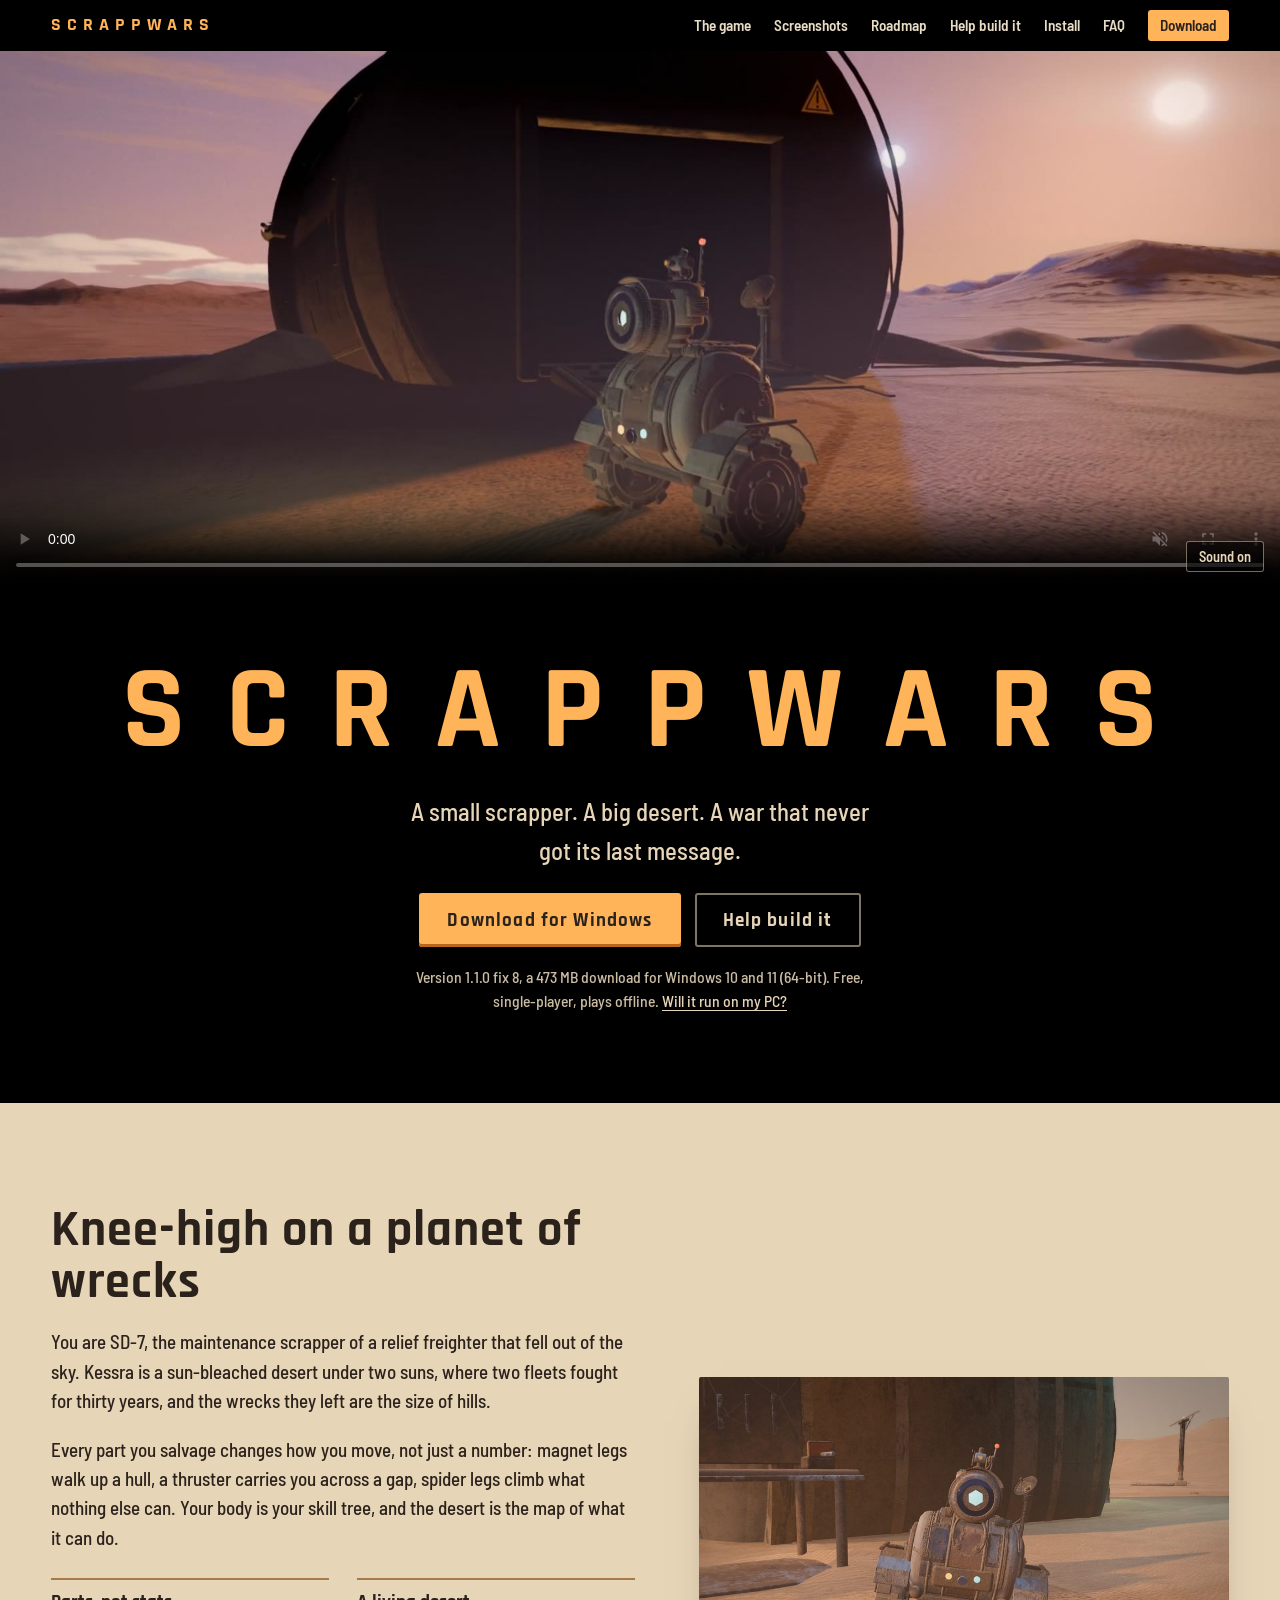
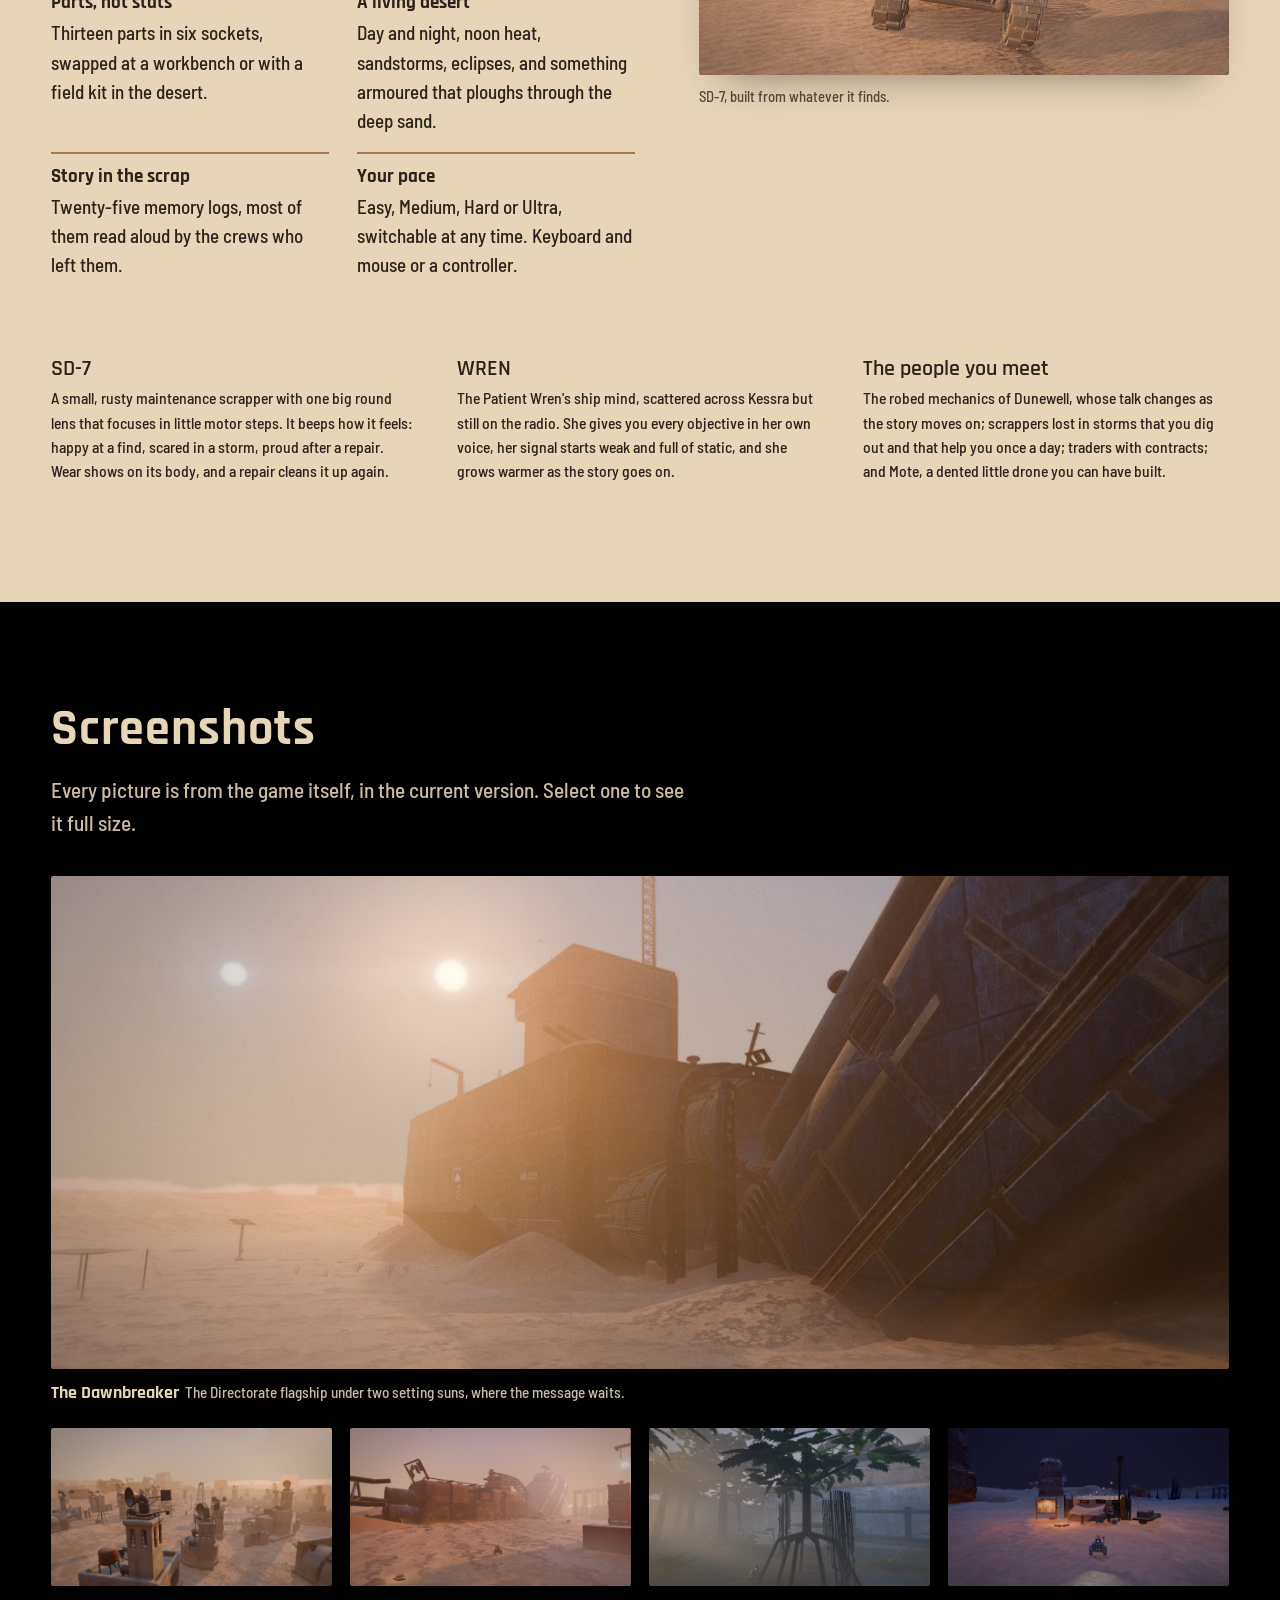
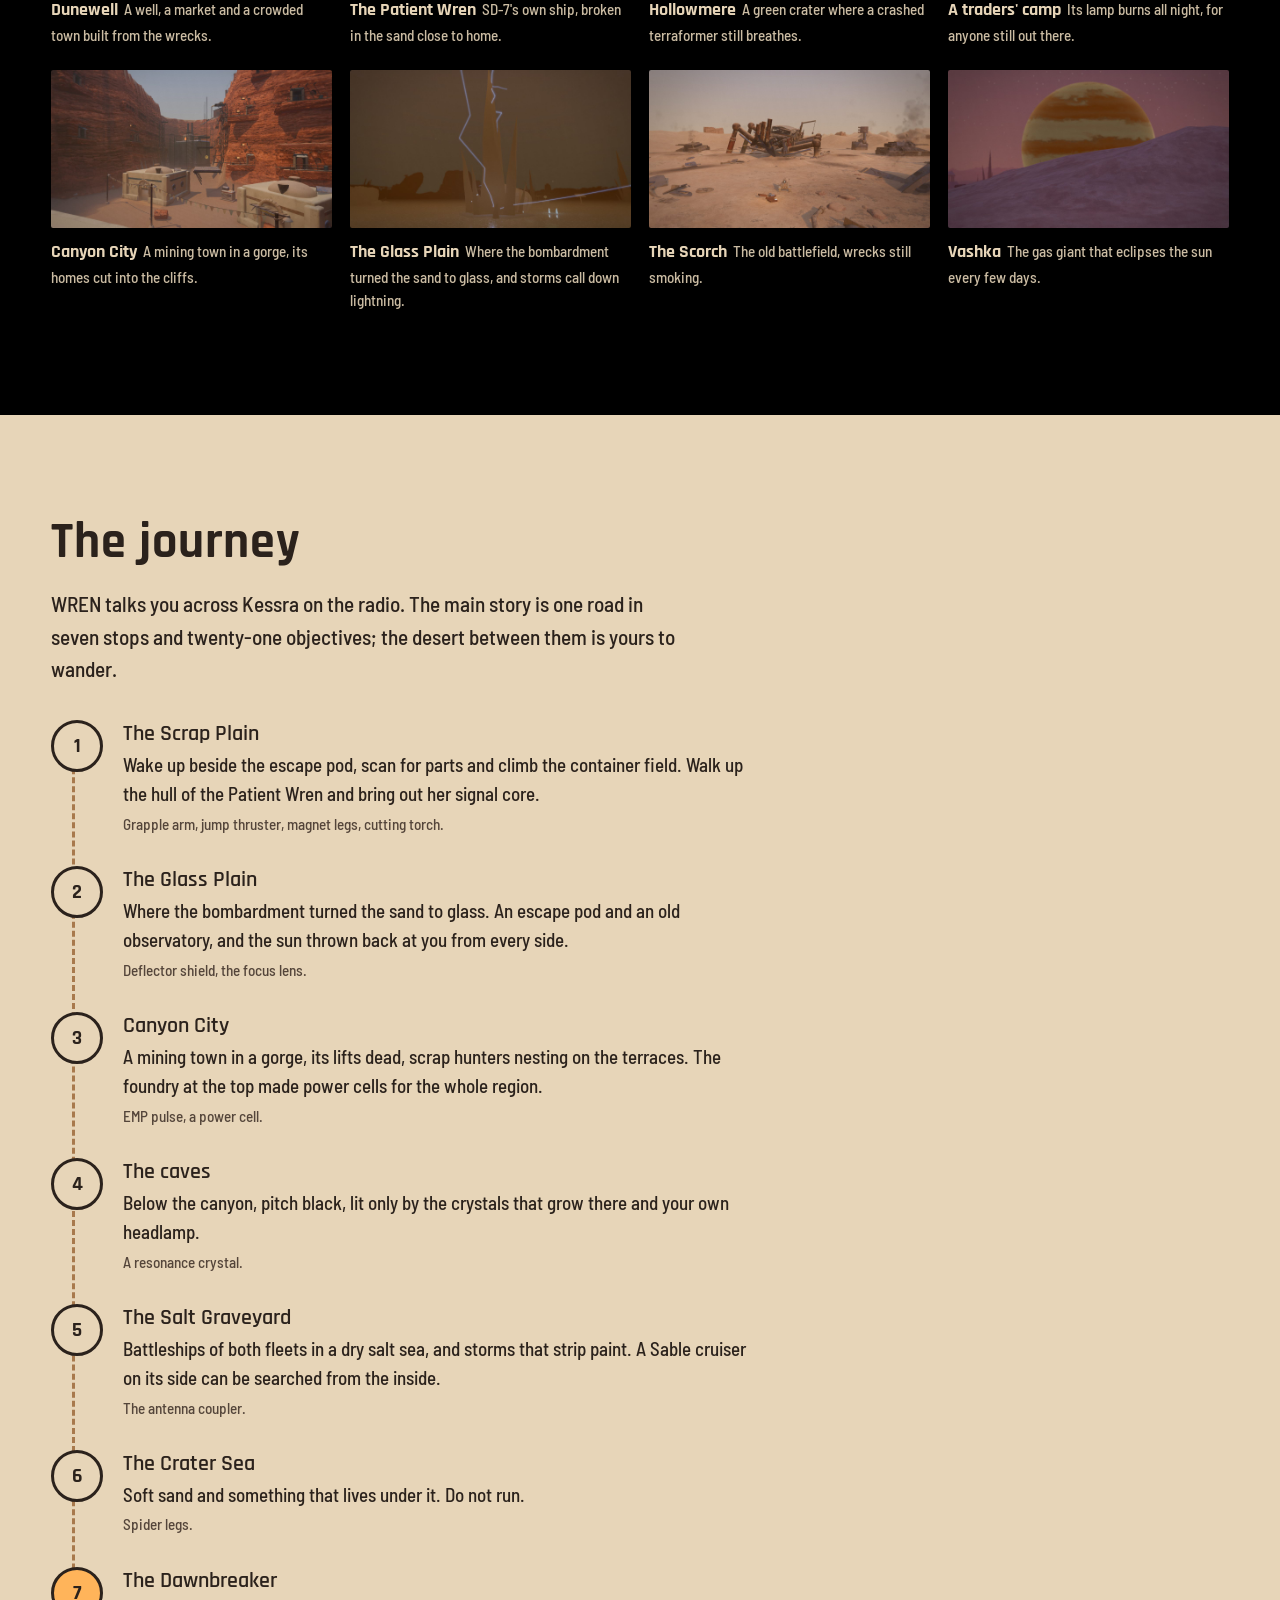
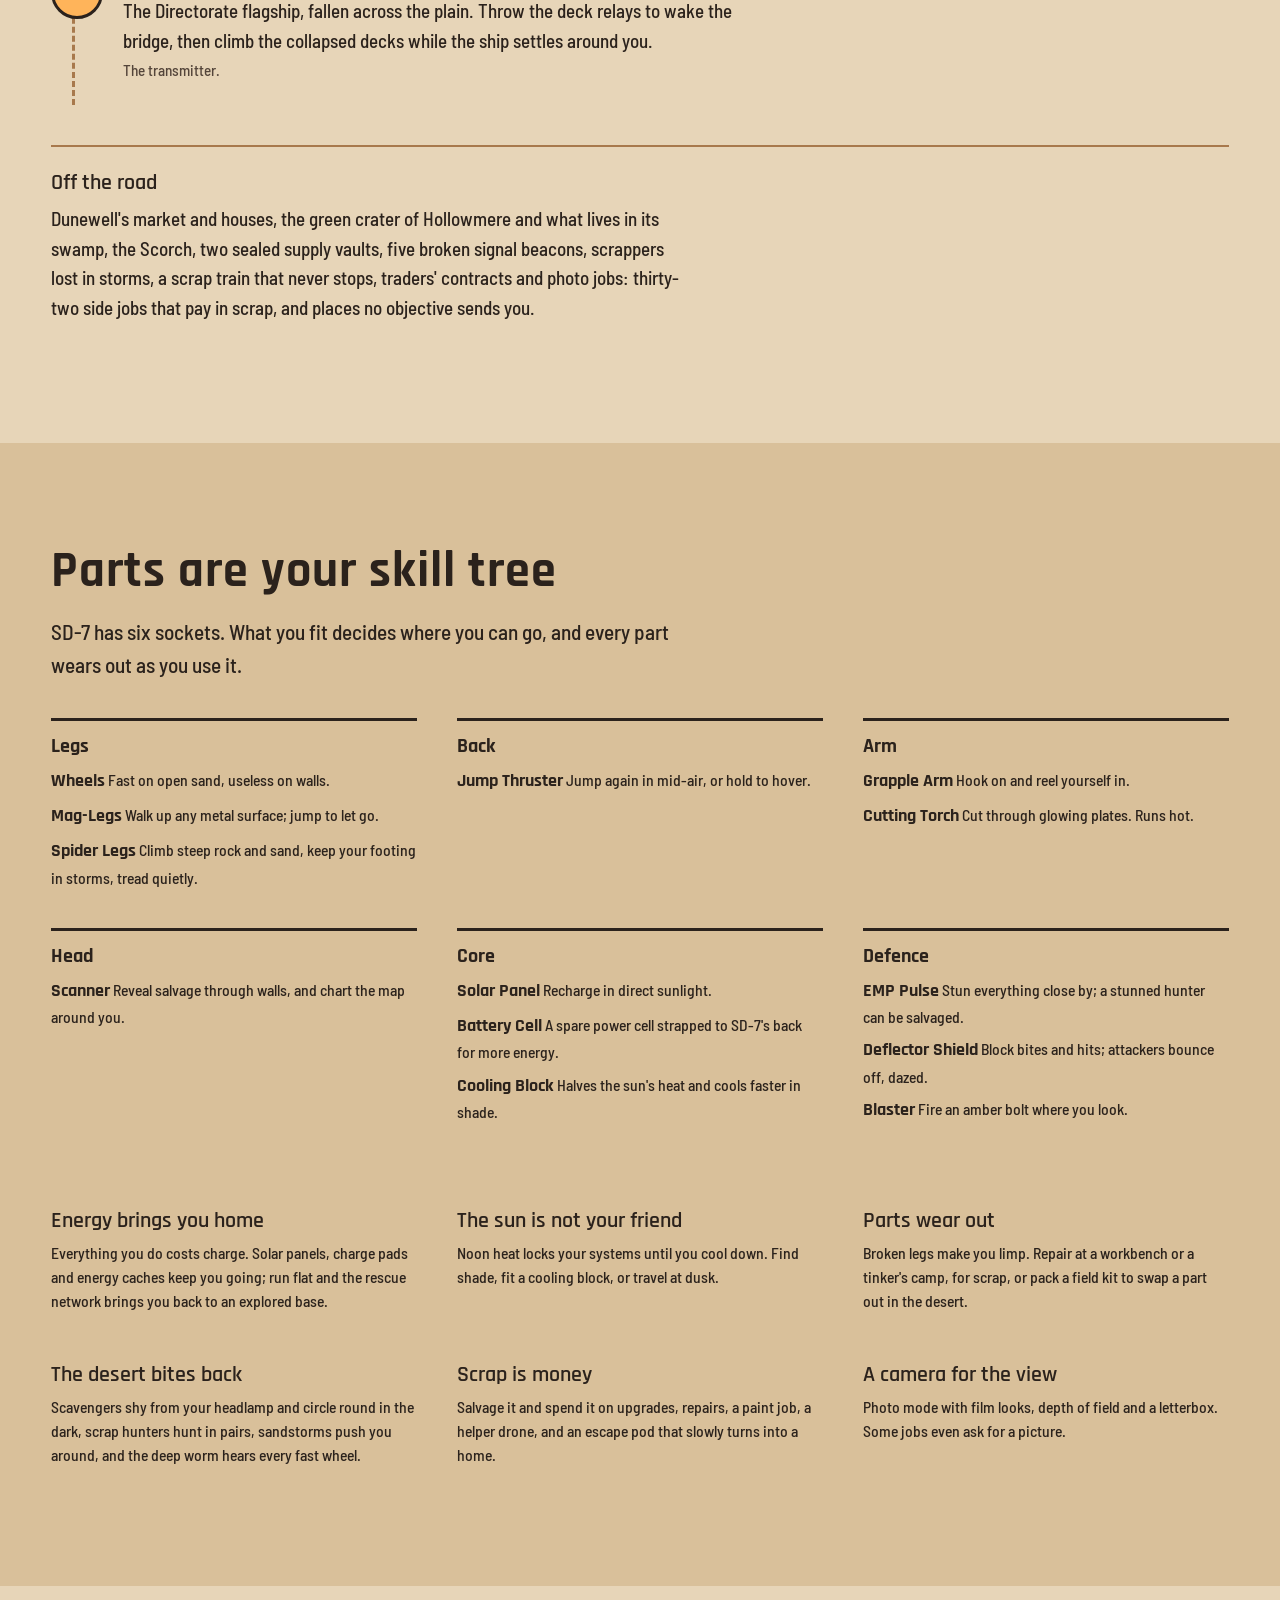
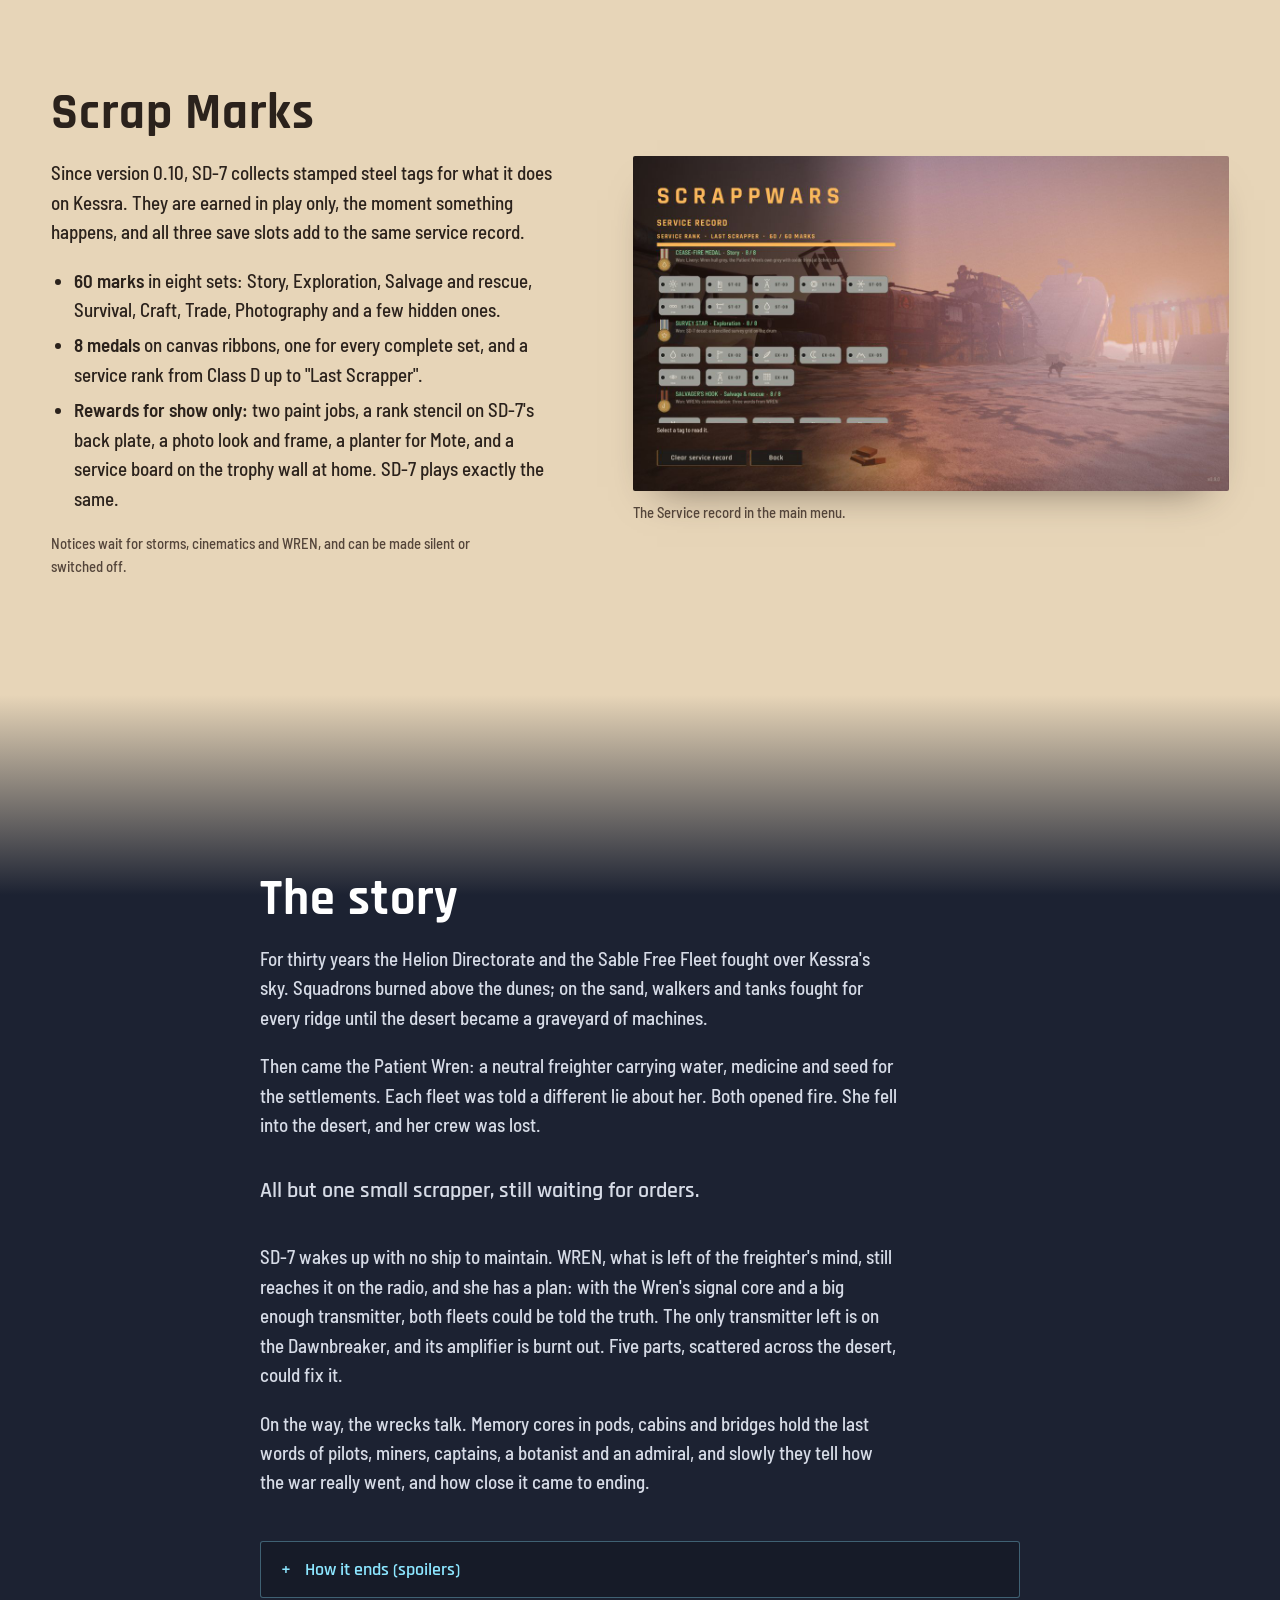
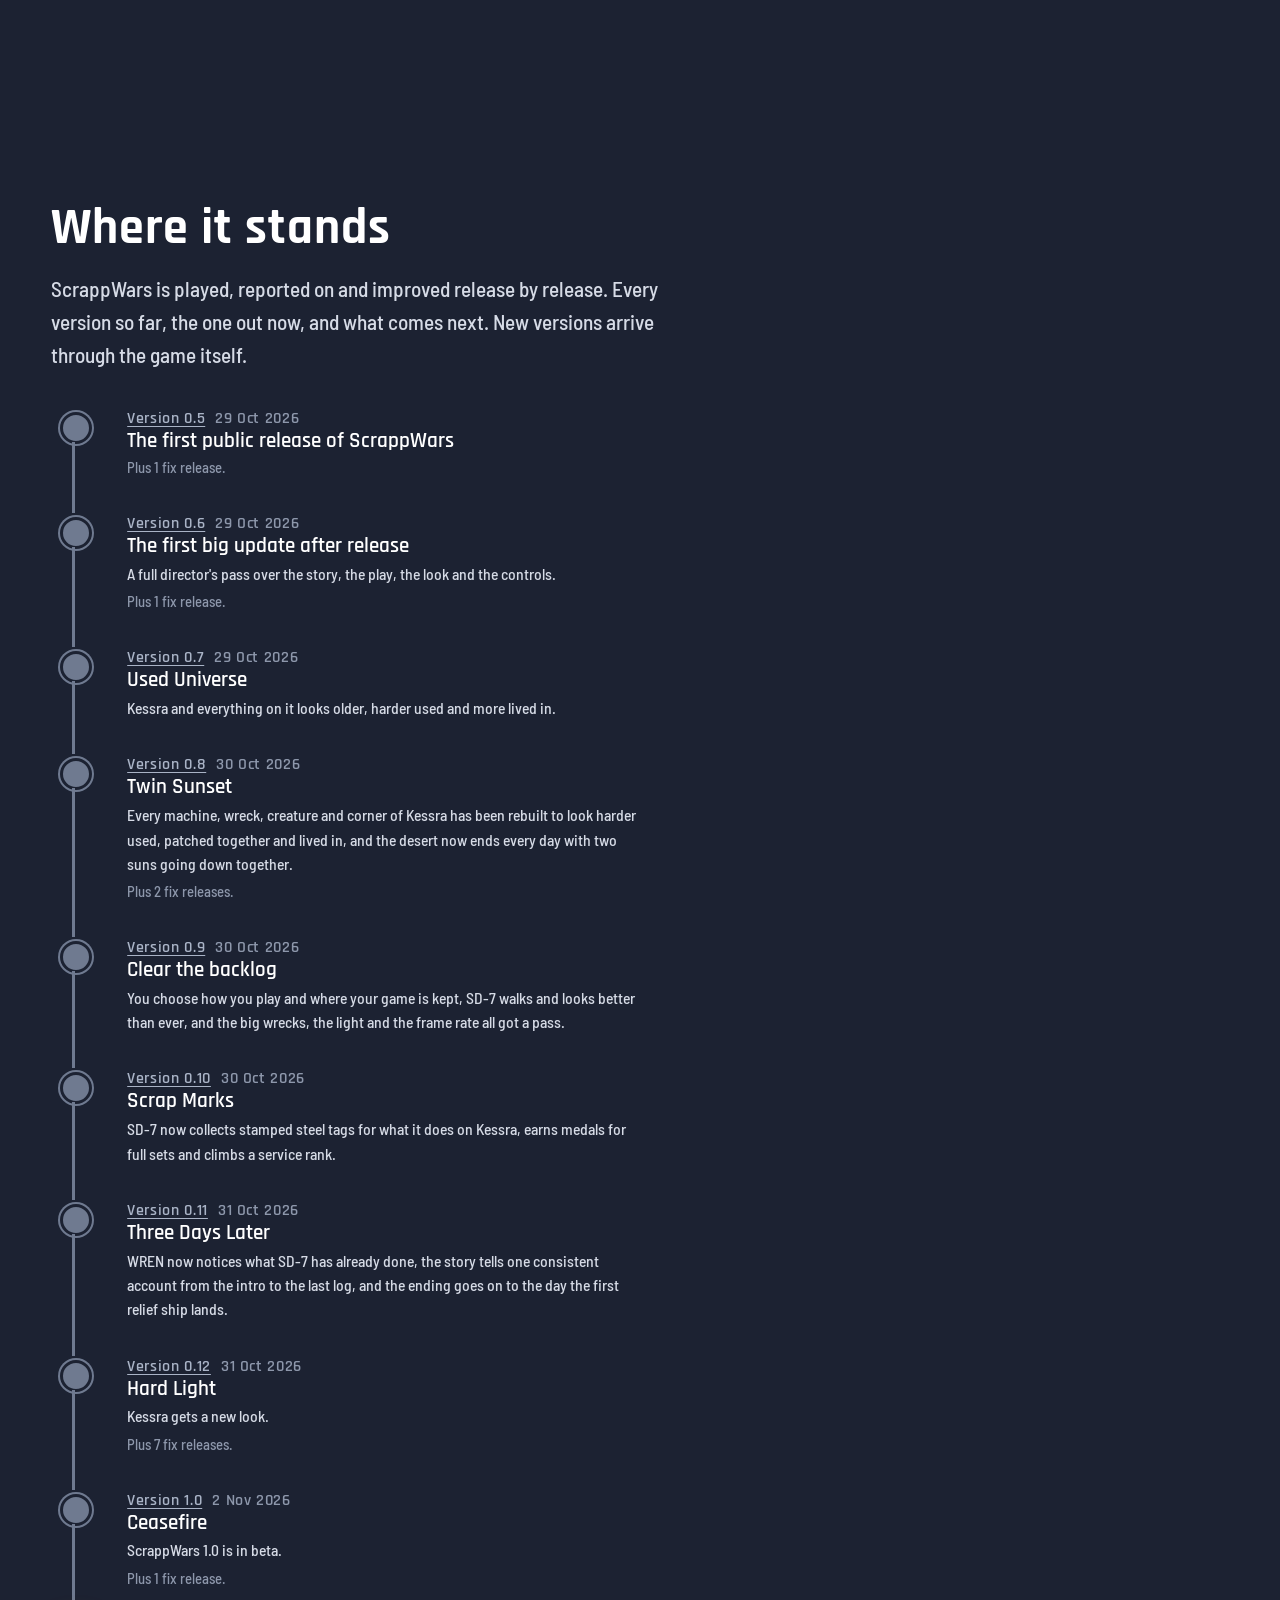
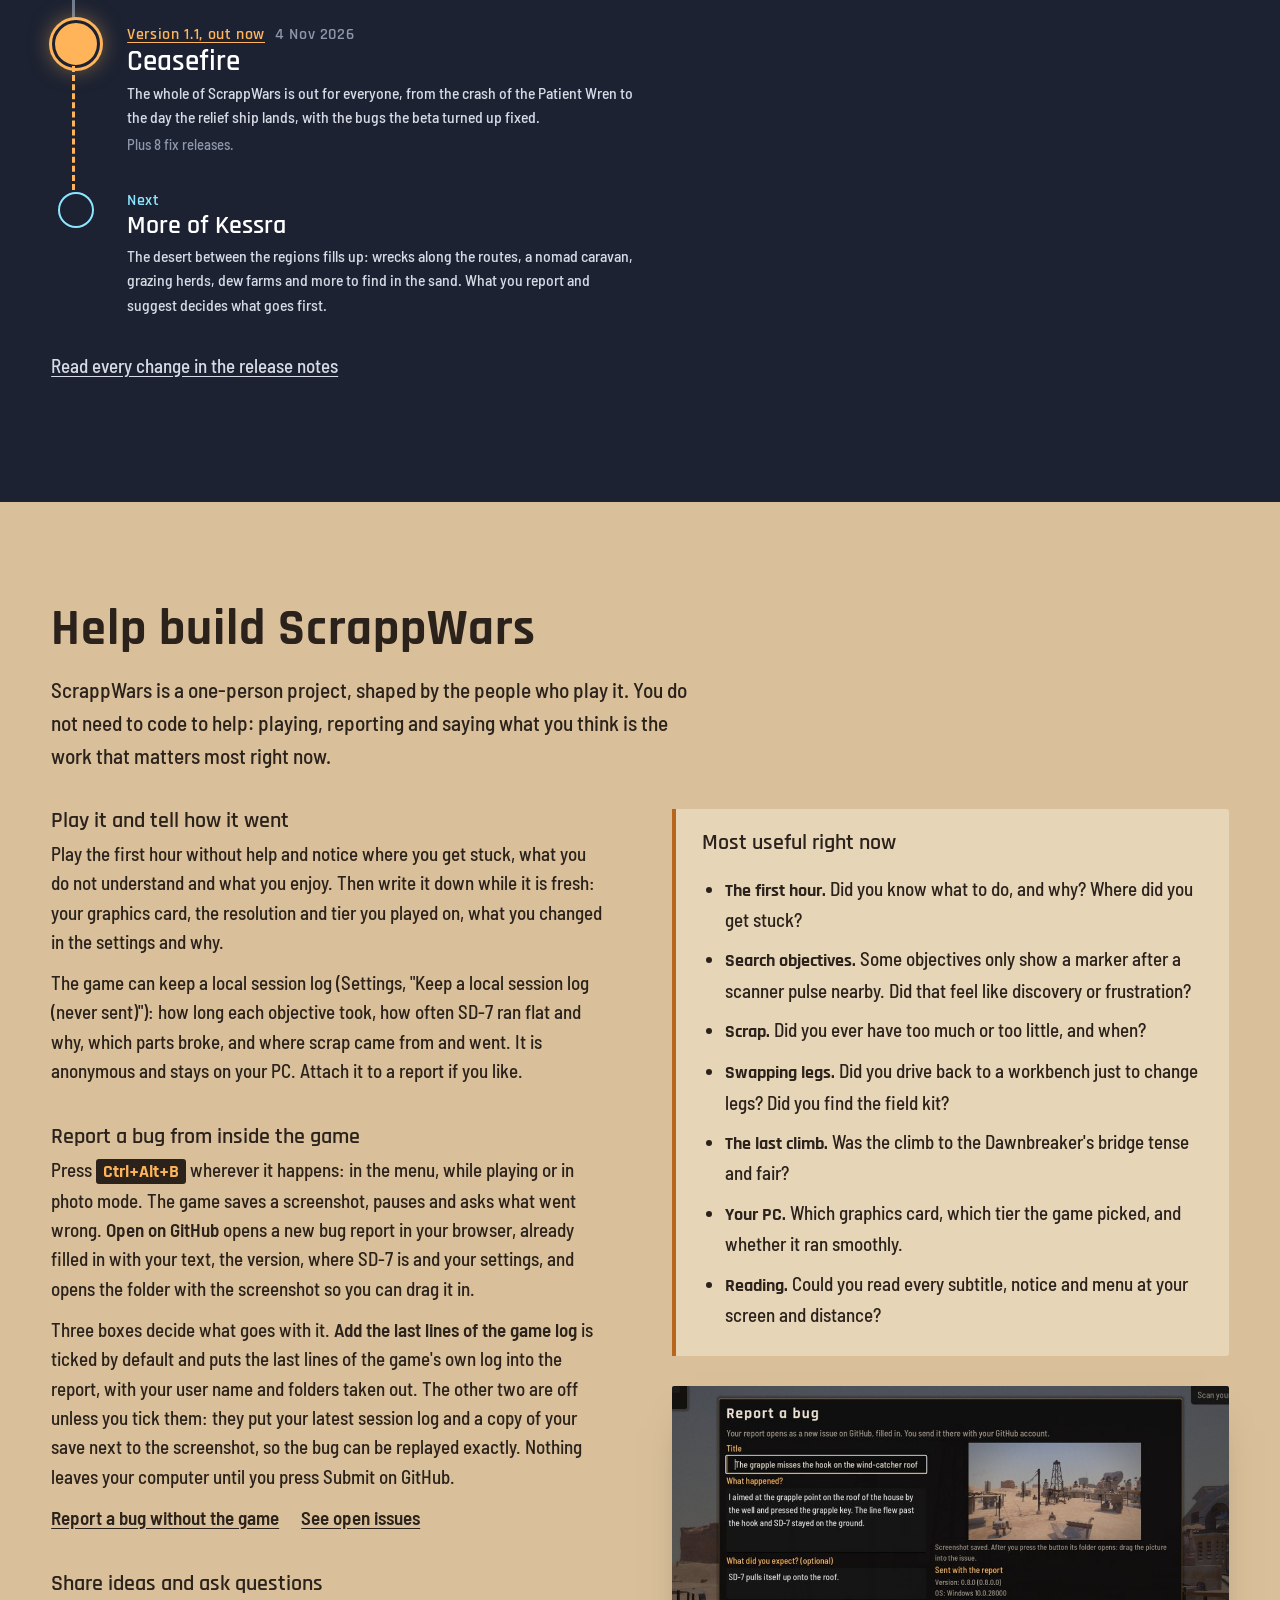
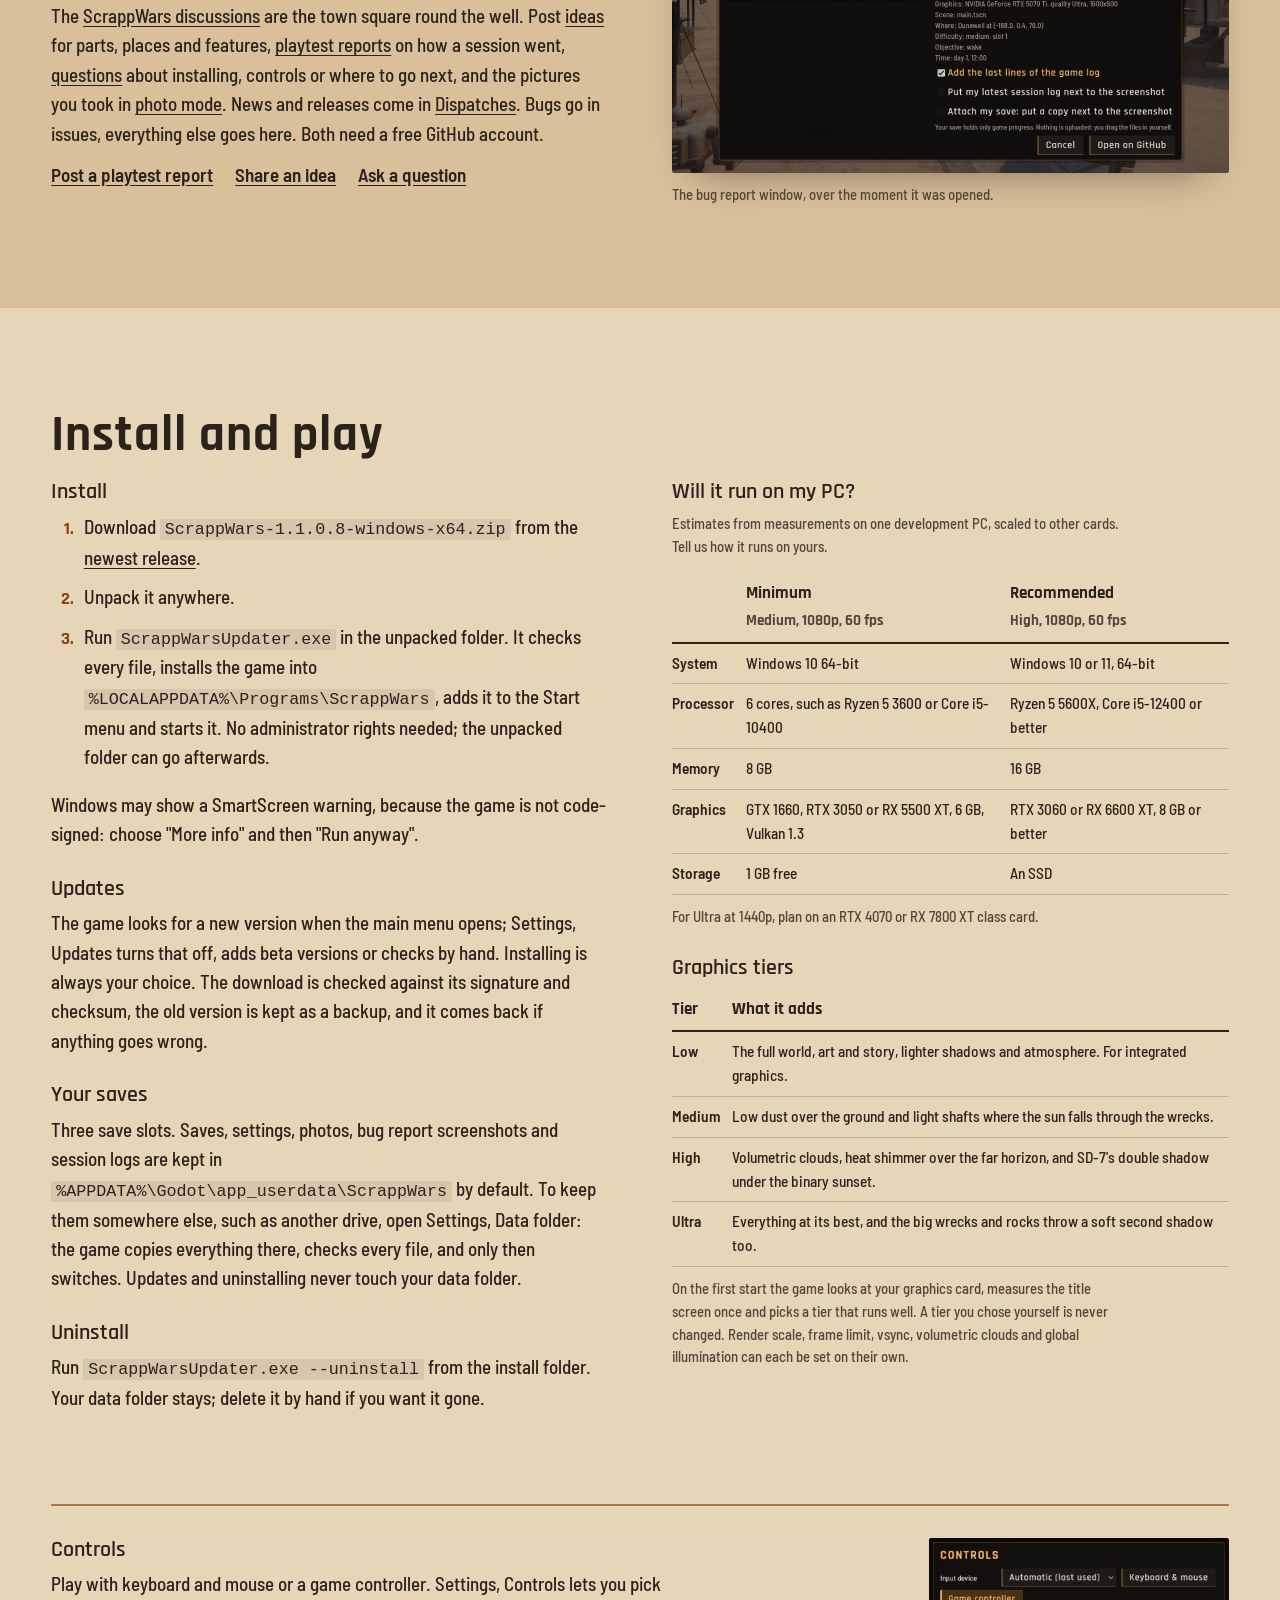
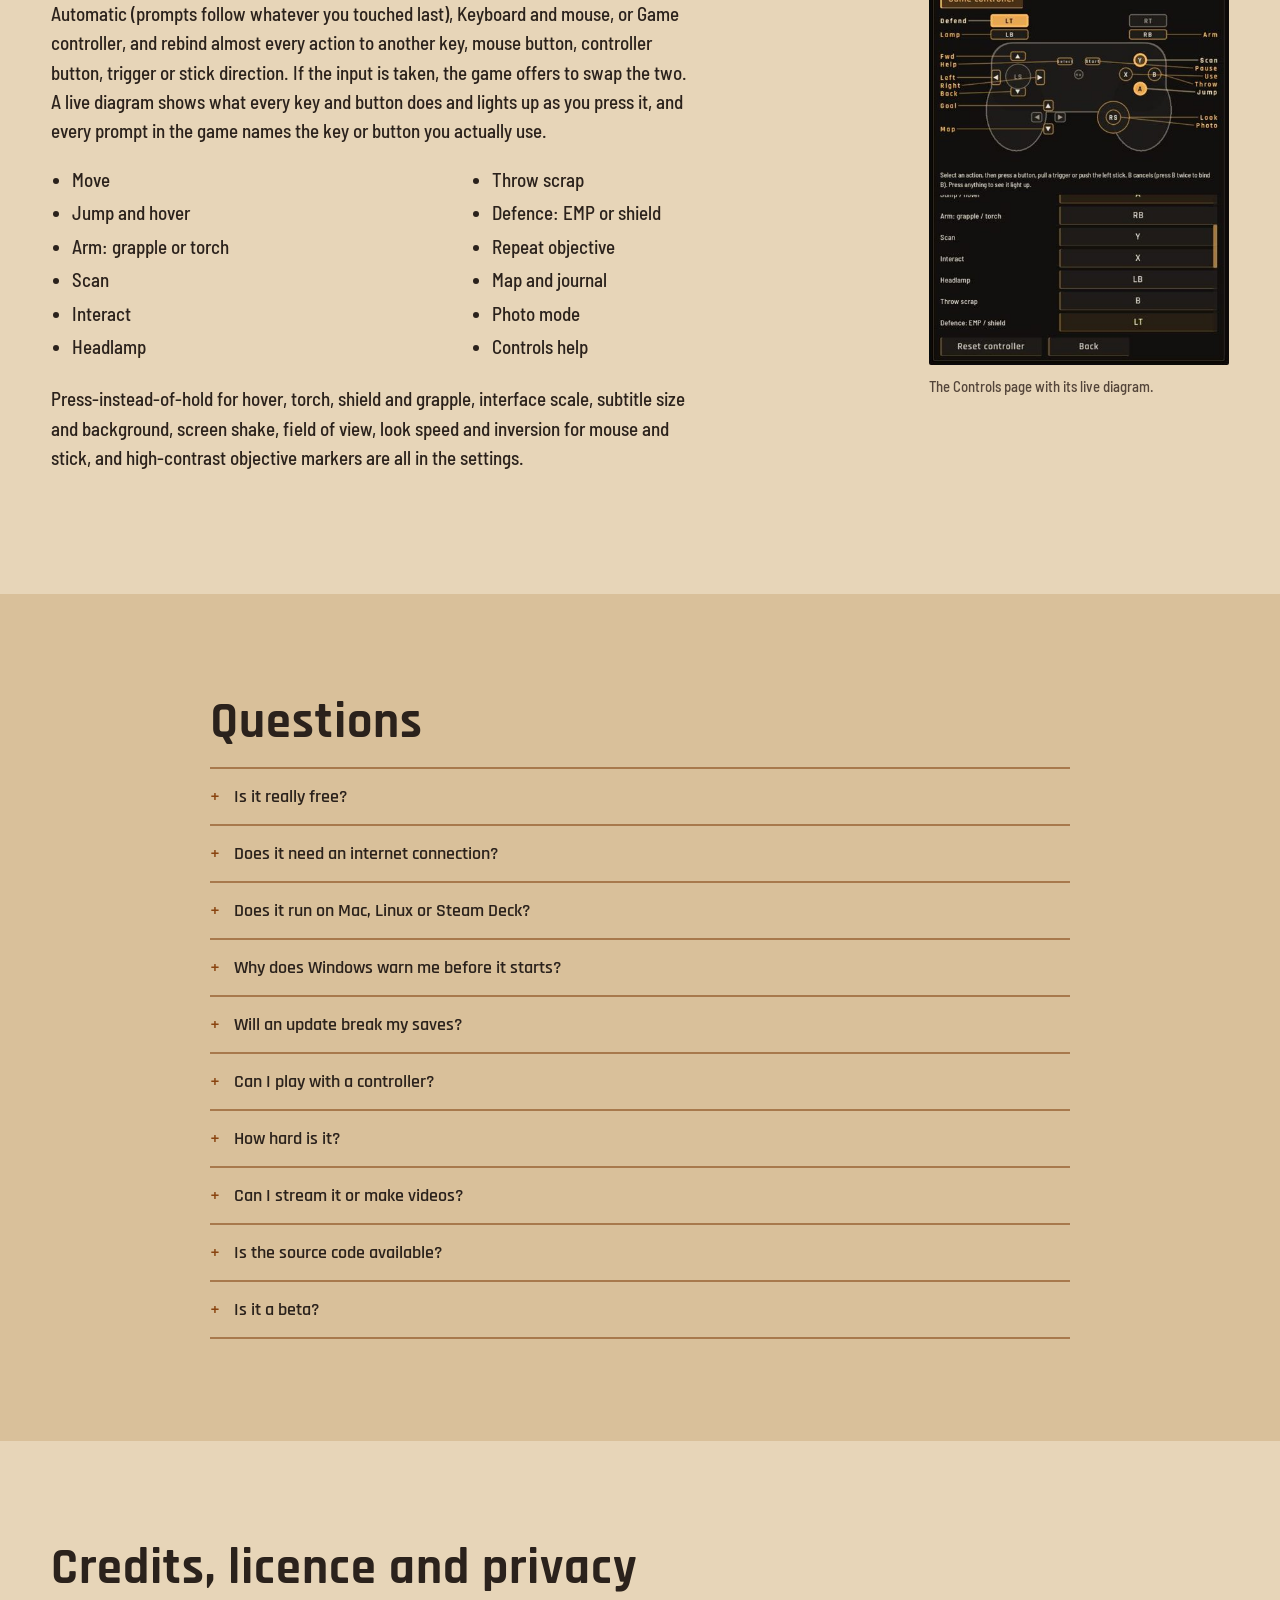
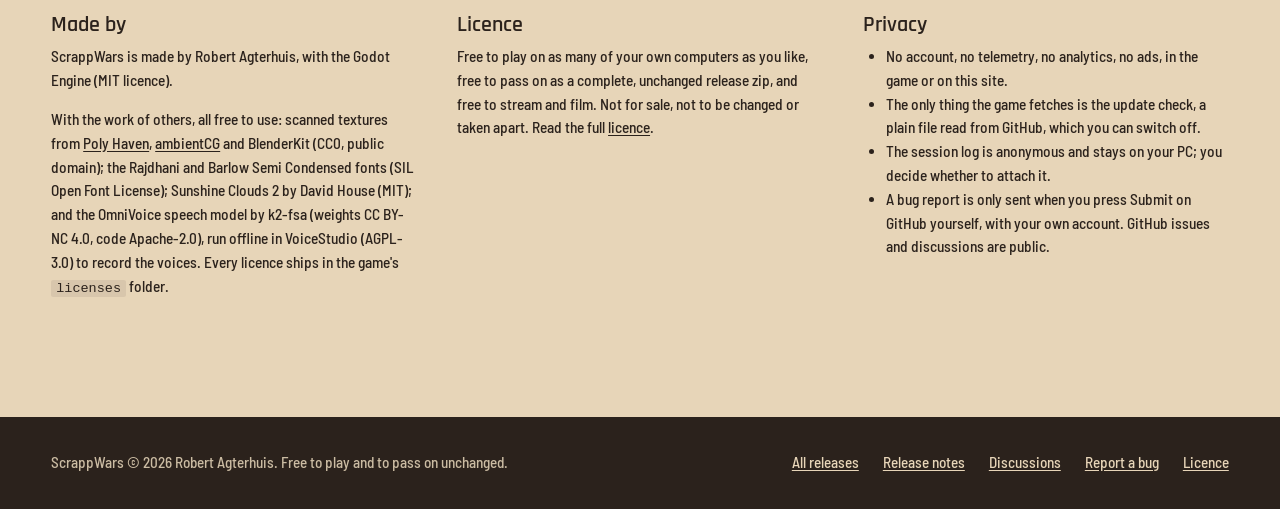
==== docs/index.html @ 02315abd "ScrappWars 1.1.0.8: release notes and website" ====
<!doctype html>
<html lang="en">
<head>
<meta charset="utf-8">
<meta name="viewport" content="width=device-width, initial-scale=1">
<title>ScrappWars</title>
<meta name="description" content="A small scrapper in a desert of giant wrecks. A free single-player game for Windows: download it, play it, and help build it.">
<meta property="og:title" content="ScrappWars">
<meta property="og:description" content="A small scrapper. A big desert. A war that never got its last message. Free for Windows.">
<meta property="og:image" content="https://robertagterhuis.github.io/Game-ScrappWars/media/poster.jpg">
<meta property="og:type" content="website">
<meta name="theme-color" content="#000000">
<link rel="icon" href="media/favicon-32.png" type="image/png" sizes="32x32">
<link rel="icon" href="media/favicon-16.png" type="image/png" sizes="16x16">
<link rel="icon" href="media/icon-512.png" type="image/png" sizes="512x512">
<link rel="apple-touch-icon" href="media/apple-touch-icon.png" sizes="180x180">
<link rel="preload" href="fonts/Rajdhani-Bold.ttf" as="font" type="font/ttf" crossorigin>
<style>
@font-face { font-family: "Rajdhani"; src: url("fonts/Rajdhani-Bold.ttf") format("truetype"); font-weight: 700; font-display: swap; }
@font-face { font-family: "Rajdhani"; src: url("fonts/Rajdhani-SemiBold.ttf") format("truetype"); font-weight: 600; font-display: swap; }
@font-face { font-family: "Barlow Semi Condensed"; src: url("fonts/BarlowSemiCondensed-Medium.ttf") format("truetype"); font-weight: 500; font-display: swap; }
@font-face { font-family: "Barlow Semi Condensed"; src: url("fonts/BarlowSemiCondensed-SemiBold.ttf") format("truetype"); font-weight: 600; font-display: swap; }

/* Kessra's palette: bleached sand, scorched ink, a signal lamp's amber, a night sky and WREN's phosphor. */
:root {
	--sand: #e7d5b8;
	--sand-deep: #d9c09a;
	--dune: #a8794c;
	--ink: #2b221c;
	--ink-soft: #54453a;
	--amber: #ffb45a;
	--amber-deep: #b8651d;
	--rust: #8a4410;
	--night: #1c2232;
	--night-text: #d6dbe6;
	--signal: #8ce6ff;
	--film: #000;
	--film-text: #cbbca3;
	--display: "Rajdhani", "Arial Narrow", sans-serif;
	--body: "Barlow Semi Condensed", "Arial Narrow", sans-serif;
	--gutter: clamp(16px, 4vw, 56px);
}

* { box-sizing: border-box; }
html { scroll-behavior: smooth; scroll-padding-top: 64px; }
@media (prefers-reduced-motion: reduce) { html { scroll-behavior: auto; } }
body {
	margin: 0;
	background: var(--sand);
	color: var(--ink);
	font-family: var(--body);
	font-weight: 500;
	font-size: clamp(17px, 1.05rem + 0.2vw, 19px);
	line-height: 1.55;
	overflow-x: hidden;
}
img, video { display: block; max-width: 100%; height: auto; }
a { color: inherit; text-underline-offset: 0.16em; }
:focus-visible { outline: 3px solid var(--amber); outline-offset: 3px; }
.sand :focus-visible, .play :focus-visible { outline-color: var(--rust); }
h1, h2, h3 { font-family: var(--display); font-weight: 700; line-height: 1.05; margin: 0; }
h2 { font-size: clamp(2rem, 1.4rem + 2.2vw, 3.1rem); letter-spacing: 0.02em; margin-bottom: 18px; }
h3 { font-size: 1.4rem; font-weight: 600; }
p { margin: 0 0 1em; max-width: 64ch; }
ul, ol { padding-left: 1.2em; }
code { font-family: Consolas, "Courier New", monospace; font-size: 0.88em; background: rgba(43, 34, 28, 0.08); padding: 1px 5px; border-radius: 2px; overflow-wrap: anywhere; }
kbd { font-family: var(--display); font-weight: 700; font-size: 0.95em; background: var(--ink); color: var(--amber); padding: 1px 7px; border-radius: 3px; white-space: nowrap; }
.lead { font-size: 1.12em; max-width: 58ch; margin-bottom: 36px; }

.skip { position: absolute; left: -999px; top: 0; background: var(--amber); color: var(--ink); padding: 8px 12px; z-index: 10; }
.skip:focus { left: 8px; top: 8px; }

/* Top bar: the film's letterbox, with the way round the page in it. */
.bar {
	position: sticky; top: 0; z-index: 5;
	display: flex; align-items: center; justify-content: space-between; gap: 16px;
	background: var(--film); color: var(--sand);
	padding: 10px var(--gutter);
}
.wordmark { font-family: var(--display); font-weight: 700; font-size: 1.15rem; letter-spacing: 0.32em; text-decoration: none; color: var(--amber); }
.bar nav { display: flex; gap: clamp(10px, 1.8vw, 24px); flex-wrap: wrap; justify-content: flex-end; align-items: center; }
.bar nav a { text-decoration: none; font-weight: 600; font-size: 0.95rem; color: #e9dcc6; }
.bar nav a:hover { color: var(--amber); }
.bar .go { background: var(--amber); color: var(--ink); padding: 4px 12px 3px; border-radius: 3px; }
.bar .go:hover { background: #ffc477; color: var(--ink); }
@media (max-width: 900px) { .bar nav a:not(.go) { display: none; } }

.button {
	display: inline-block; text-decoration: none;
	font-family: var(--display); font-weight: 700; font-size: 1.2rem; letter-spacing: 0.06em;
	background: var(--amber); color: var(--ink);
	padding: 13px 28px 11px; border-radius: 3px;
	box-shadow: inset 0 -3px 0 var(--amber-deep);
}
.button:hover { background: #ffc477; }
.button.quiet { background: transparent; color: var(--sand); box-shadow: inset 0 0 0 2px rgba(231, 213, 184, 0.55); }
.button.quiet:hover { box-shadow: inset 0 0 0 2px var(--amber); color: var(--amber); }

/* Hero: the trailer in an anamorphic frame, the title under it like a title card. */
.hero { background: var(--film); color: var(--sand); padding-bottom: clamp(44px, 7vw, 96px); }
.frame { position: relative; width: 100%; aspect-ratio: 2.39 / 1; overflow: hidden; background: #000; }
.frame video { width: 100%; height: 100%; object-fit: cover; }
@media (max-width: 720px) { .frame { aspect-ratio: 16 / 9; } }
.sound {
	position: absolute; right: 16px; bottom: 14px;
	font: 600 0.9rem var(--body); color: var(--sand);
	background: rgba(0, 0, 0, 0.6); border: 1px solid rgba(231, 213, 184, 0.5); border-radius: 3px;
	padding: 6px 12px; cursor: pointer;
}
.sound:hover { border-color: var(--amber); color: var(--amber); }
.title { padding: clamp(28px, 5vw, 64px) var(--gutter) 0; display: grid; gap: 18px; justify-items: center; text-align: center; }
.title h1 {
	font-size: clamp(2.8rem, 1rem + 8vw, 7.5rem);
	letter-spacing: 0.34em; margin-right: -0.34em;
	color: var(--amber);
}
@media (max-width: 560px) { .title h1 { font-size: 2.4rem; letter-spacing: 0.16em; margin-right: -0.16em; } }
.tagline { font-size: clamp(1.15rem, 0.9rem + 0.8vw, 1.55rem); max-width: 40ch; margin: 0; color: var(--sand); }
.actions { display: flex; flex-wrap: wrap; gap: 14px; justify-content: center; margin-top: 6px; }
.meta { font-size: 0.98rem; color: var(--film-text); margin: 0; max-width: 60ch; }
.meta a { color: var(--sand); }

section { padding: clamp(60px, 8vw, 120px) var(--gutter); }
.wrap { max-width: 1180px; margin: 0 auto; }
.band { background: var(--sand-deep); }

/* Kessra: what the game is. */
.about .split { display: grid; grid-template-columns: minmax(0, 1.1fr) minmax(0, 1fr); gap: clamp(28px, 5vw, 72px); align-items: center; }
.about figure { margin: 0; }
.about img { width: 100%; aspect-ratio: 16 / 9; object-fit: cover; border-radius: 2px; box-shadow: 0 20px 40px -24px rgba(43, 34, 28, 0.6); }
figcaption { font-size: 0.92rem; color: var(--ink-soft); margin-top: 10px; }
.facts { list-style: none; padding: 0; margin: 26px 0 0; display: grid; grid-template-columns: repeat(2, minmax(0, 1fr)); gap: 16px 28px; }
.facts li { border-top: 2px solid var(--dune); padding-top: 8px; }
.facts strong { display: block; font-family: var(--display); font-size: 1.2rem; }
.cast { margin-top: clamp(48px, 6vw, 80px); display: grid; grid-template-columns: repeat(3, minmax(0, 1fr)); gap: 28px 40px; }
.cast h3 { margin-bottom: 6px; }
.cast p { font-size: 0.98rem; }
@media (max-width: 860px) { .about .split { grid-template-columns: 1fr; } .cast { grid-template-columns: 1fr; } }
@media (max-width: 480px) { .facts { grid-template-columns: 1fr; } }

/* Screenshots: one wide frame, then the rest as a contact sheet. Every picture opens full size. */
.shots { background: var(--film); color: var(--sand); }
.shots .lead { color: var(--film-text); }
.sheet { list-style: none; margin: 0; padding: 0; display: grid; grid-template-columns: repeat(4, minmax(0, 1fr)); gap: 22px 18px; }
.sheet li:first-child { grid-column: 1 / -1; }
.sheet figure { margin: 0; }
.sheet a { display: block; text-decoration: none; }
.sheet img { width: 100%; aspect-ratio: 16 / 9; object-fit: cover; border-radius: 2px; }
.sheet li:first-child img { aspect-ratio: 2.39 / 1; }
.sheet a:hover img { outline: 2px solid var(--amber); outline-offset: 2px; }
.sheet figcaption { color: var(--film-text); font-size: 0.95rem; }
.sheet figcaption b { font-family: var(--display); font-size: 1.12rem; color: var(--sand); margin-right: 6px; }
@media (max-width: 900px) { .sheet { grid-template-columns: repeat(2, minmax(0, 1fr)); } }
@media (max-width: 520px) { .sheet { grid-template-columns: 1fr; } }

/* The journey: the main line is a route, stop after stop. */
.route { list-style: none; margin: 0; padding: 0; counter-reset: stop; position: relative; }
.route::before { content: ""; position: absolute; left: 21px; top: 10px; bottom: 10px; border-left: 3px dashed var(--dune); }
.route li { counter-increment: stop; position: relative; padding: 0 0 32px 72px; }
.route li::before {
	content: counter(stop);
	position: absolute; left: 0; top: -2px; width: 46px; height: 46px; border-radius: 50%;
	display: grid; place-items: center;
	background: var(--sand); border: 3px solid var(--ink);
	font: 700 1.25rem var(--display);
}
.route li:last-child::before { background: var(--amber); }
.route h3 { margin-bottom: 4px; }
.route p { margin: 0; }
.route .finds { color: var(--ink-soft); font-size: 0.95rem; margin-top: 4px; }
.aside { margin-top: 30px; padding-top: 24px; border-top: 2px solid var(--dune); }
.aside h3 { margin-bottom: 10px; }

/* Parts: the loadout, grouped by the socket each part fits. */
.slots { display: grid; grid-template-columns: repeat(3, minmax(0, 1fr)); gap: 30px 40px; margin: 0; }
.slots > div { border-top: 3px solid var(--ink); padding-top: 10px; }
.slots dt { font-family: var(--display); font-weight: 700; font-size: 1.25rem; }
.slots dd { margin: 0 0 4px; }
.slots dd + dt { margin-top: 0; }
.slots ul { list-style: none; padding: 0; margin: 6px 0 0; }
.slots li { margin-bottom: 8px; font-size: 0.98rem; }
.slots li b { font-family: var(--display); font-size: 1.1rem; }
@media (max-width: 900px) { .slots { grid-template-columns: 1fr 1fr; } }
@media (max-width: 560px) { .slots { grid-template-columns: 1fr; } }

.systems { display: grid; grid-template-columns: repeat(3, minmax(0, 1fr)); gap: 34px 40px; margin-top: clamp(48px, 6vw, 80px); }
.systems h3 { margin-bottom: 8px; }
.systems p { font-size: 0.98rem; }
@media (max-width: 900px) { .systems { grid-template-columns: 1fr 1fr; } }
@media (max-width: 560px) { .systems { grid-template-columns: 1fr; } }

/* Scrap Marks: the service record beside what it counts. */
.marks .split { display: grid; grid-template-columns: minmax(0, 1fr) minmax(0, 1.15fr); gap: clamp(28px, 5vw, 72px); align-items: center; }
.marks figure { margin: 0; }
.marks img { width: 100%; border-radius: 2px; box-shadow: 0 20px 40px -24px rgba(43, 34, 28, 0.6); }
.marks ul { margin: 0 0 1em; }
.marks li { margin-bottom: 6px; }
@media (max-width: 860px) { .marks .split { grid-template-columns: 1fr; } }

/* The story: night falls. */
.story { background: linear-gradient(var(--sand), var(--night) 200px); color: var(--night-text); padding-top: clamp(150px, 14vw, 220px); }
.story h2 { color: #fff; }
.story .wrap { max-width: 760px; }
.story p { color: var(--night-text); }
.voice { font-family: var(--display); font-weight: 600; font-size: 1.4rem; color: var(--amber); margin: 34px 0; max-width: 46ch; }
.story details { margin-top: 44px; border: 1px solid rgba(140, 230, 255, 0.35); border-radius: 3px; background: rgba(0, 0, 0, 0.2); }
.story summary { color: var(--signal); }
.spoiler { padding: 0 20px 18px; }
.spoiler .signal { font-size: 2.2rem; letter-spacing: 0.18em; color: var(--signal); margin: 18px 0; }
.after { margin-top: 32px; }
.after h3 { color: #fff; margin-bottom: 10px; }
summary { cursor: pointer; padding: 16px 20px; font: 600 1.15rem var(--display); list-style: none; }
summary::-webkit-details-marker { display: none; }
summary::before { content: "+"; display: inline-block; width: 1.3em; }
details[open] > summary::before { content: "\2212"; }

/* Where it stands: one route from the first release to the next one. Past stops are filled,
   the version out now is the amber lamp, what comes next is still an open ring. */
.roadmap { background: var(--night); color: var(--night-text); }
.roadmap h2 { color: #fff; }
.roadmap .lead { color: var(--night-text); }
.track { list-style: none; margin: 0; padding: 0; position: relative; max-width: 860px; }
.track > li { position: relative; padding: 0 0 30px 76px; }
.track > li::before {
	content: ""; position: absolute; left: 9px; top: 4px; width: 26px; height: 26px; border-radius: 50%;
	background: #6f7a90; border: 3px solid var(--night);
	box-shadow: 0 0 0 2px #6f7a90;
}
.track > li:not(:last-child)::after { content: ""; position: absolute; left: 21px; top: 34px; bottom: 0; border-left: 3px solid #6f7a90; }
.track > li.here::before { left: 1px; top: -4px; width: 42px; height: 42px; background: var(--amber); box-shadow: 0 0 0 3px var(--amber), 0 0 22px rgba(255, 180, 90, 0.55); }
.track > li.here::after { top: 42px; border-left-style: dashed; border-left-color: var(--amber); }
.track > li.next::before { background: var(--night); box-shadow: 0 0 0 2px var(--signal); }
.track .when { font: 600 1rem var(--display); letter-spacing: 0.04em; color: #a9b3c6; margin: 0 0 2px; }
.track .when a { color: inherit; }
.track .when time { margin-left: 10px; color: #8d97ab; font-weight: 500; }
.track h3 { color: #fff; margin-bottom: 4px; font-size: 1.3rem; }
.track p { margin: 0 0 4px; font-size: 0.98rem; }
.track .fixes { color: #8d97ab; font-size: 0.92rem; }
.track .here .when { color: var(--amber); }
.track .here h3 { font-size: 1.8rem; }
.track .next .when { color: var(--signal); }
.track .next h3 { font-size: 1.6rem; }
.track ul { margin: 6px 0 0; padding-left: 1.1em; font-size: 0.98rem; }

/* Help build it: the ways in, and what helps most right now. */
.help .split { display: grid; grid-template-columns: minmax(0, 1fr) minmax(0, 1fr); gap: clamp(28px, 5vw, 72px); align-items: start; }
.ways { display: grid; gap: 28px; }
.ways h3 { margin-bottom: 6px; }
.ways p { margin-bottom: 0.6em; }
.ways .links { display: flex; flex-wrap: wrap; gap: 6px 22px; font-weight: 600; }
.wanted { background: var(--sand); border-left: 4px solid var(--amber-deep); padding: 22px 26px 8px; border-radius: 0 3px 3px 0; }
.wanted h3 { margin-bottom: 12px; }
.wanted li { margin-bottom: 10px; }
.wanted li b { font-family: var(--display); font-size: 1.1rem; }
.bugshot { margin: 30px 0 0; }
.bugshot img { width: 100%; border-radius: 2px; box-shadow: 0 20px 40px -24px rgba(43, 34, 28, 0.6); }
@media (max-width: 860px) { .help .split { grid-template-columns: 1fr; } }

/* Install and play. */
.install .split { display: grid; grid-template-columns: minmax(0, 1fr) minmax(0, 1fr); gap: clamp(28px, 5vw, 72px); }
.install h3 { margin: 28px 0 8px; }
.install h3:first-child { margin-top: 0; }
.steps { margin: 0 0 18px; padding-left: 1.4em; }
.steps li { margin-bottom: 10px; padding-left: 6px; }
.steps li::marker { font: 700 1.1rem var(--display); color: var(--rust); }
.table-wrap { overflow-x: auto; margin: 0 0 10px; }
table { border-collapse: collapse; width: 100%; font-size: 0.96rem; }
th, td { text-align: left; vertical-align: top; padding: 8px 12px 8px 0; border-bottom: 1px solid rgba(43, 34, 28, 0.2); }
thead th { font-family: var(--display); font-size: 1.08rem; border-bottom: 2px solid var(--ink); }
tbody th { font-weight: 600; white-space: nowrap; }
.small { font-size: 0.92rem; color: var(--ink-soft); }
.controls { display: grid; grid-template-columns: minmax(0, 1fr) minmax(0, 300px); gap: clamp(24px, 4vw, 48px); align-items: start; margin-top: clamp(48px, 6vw, 72px); padding-top: 32px; border-top: 2px solid var(--dune); }
.controls figure { margin: 0; }
.controls img { width: 100%; border-radius: 2px; }
.actionlist { columns: 2; column-gap: 32px; padding-left: 1.1em; margin: 0 0 1em; }
.actionlist li { break-inside: avoid; margin-bottom: 4px; }
@media (max-width: 860px) { .install .split, .controls { grid-template-columns: 1fr; } .controls figure { max-width: 360px; } }
@media (max-width: 480px) { .actionlist { columns: 1; } }

/* FAQ. */
.faq .wrap { max-width: 860px; }
.faq details { border-top: 2px solid var(--dune); }
.faq details:last-of-type { border-bottom: 2px solid var(--dune); }
.faq summary { padding: 16px 0; color: var(--ink); }
.faq summary::before { color: var(--rust); }
.faq details > div { padding: 0 0 14px 1.3em; }

/* Credits, licence and privacy. */
.credits .cols { display: grid; grid-template-columns: repeat(3, minmax(0, 1fr)); gap: 30px 40px; }
.credits h3 { margin-bottom: 8px; }
.credits p, .credits li { font-size: 0.96rem; }
.credits ul { margin: 0; }
@media (max-width: 860px) { .credits .cols { grid-template-columns: 1fr; } }

footer { background: var(--ink); color: var(--film-text); padding: 34px var(--gutter); font-size: 0.95rem; }
footer .wrap { display: flex; flex-wrap: wrap; justify-content: space-between; gap: 14px 30px; }
footer nav { display: flex; flex-wrap: wrap; gap: 8px 24px; }
footer a { color: var(--sand); }
</style>
</head>
<body>
<a class="skip" href="#kessra">Skip to the page</a>

<header class="bar">
	<a class="wordmark" href="#top" aria-label="ScrappWars, back to the top">SCRAPPWARS</a>
	<nav aria-label="Sections">
		<a href="#kessra">The game</a>
		<a href="#screenshots">Screenshots</a>
		<a href="#next">Roadmap</a>
		<a href="#help">Help build it</a>
		<a href="#install">Install</a>
		<a href="#faq">FAQ</a>
		<a class="go" href="https://github.com/RobertAgterhuis/Game-ScrappWars/releases/latest">Download</a>
	</nav>
</header>

<main id="top">
	<div class="hero">
		<div class="frame">
			<video id="trailer" src="media/trailer.mp4" poster="media/poster.jpg" muted loop playsinline preload="none"
				aria-label="ScrappWars trailer, 30 seconds"></video>
			<button class="sound" id="sound" type="button" aria-pressed="false">Sound on</button>
		</div>
		<div class="title">
			<h1>SCRAPPWARS</h1>
			<p class="tagline">A small scrapper. A big desert. A war that never got its last message.</p>
			<div class="actions">
				<a class="button" href="https://github.com/RobertAgterhuis/Game-ScrappWars/releases/latest">Download for Windows</a>
				<a class="button quiet" href="#help">Help build it</a>
			</div>
			<p class="meta">Version 1.1.0 fix 8, a 473 MB download for Windows 10 and 11 (64-bit). Free, single-player, plays offline. <a href="#requirements">Will it run on my PC?</a></p>
		</div>
	</div>

	<section class="about" id="kessra">
		<div class="wrap">
			<div class="split">
				<div>
					<h2>Knee-high on a planet of wrecks</h2>
					<p>You are SD-7, the maintenance scrapper of a relief freighter that fell out of the sky. Kessra is a sun-bleached desert under two suns, where two fleets fought for thirty years, and the wrecks they left are the size of hills.</p>
					<p>Every part you salvage changes how you move, not just a number: magnet legs walk up a hull, a thruster carries you across a gap, spider legs climb what nothing else can. Your body is your skill tree, and the desert is the map of what it can do.</p>
					<ul class="facts">
						<li><strong>Parts, not stats</strong>Thirteen parts in six sockets, swapped at a workbench or with a field kit in the desert.</li>
						<li><strong>A living desert</strong>Day and night, noon heat, sandstorms, eclipses, and something armoured that ploughs through the deep sand.</li>
						<li><strong>Story in the scrap</strong>Twenty-five memory logs, most of them read aloud by the crews who left them.</li>
						<li><strong>Your pace</strong>Easy, Medium, Hard or Ultra, switchable at any time. Keyboard and mouse or a controller.</li>
					</ul>
				</div>
				<figure>
					<img src="media/sd7-960.jpg" srcset="media/sd7-960.jpg 960w, media/sd7.jpg 1920w" sizes="(max-width: 860px) 100vw, 45vw"
						width="1920" height="1080" alt="SD-7, a small scrapper on wheels patched together from dented salvaged plates and welds, looking out through one oversized round focusing lens, a rusty dish on its shoulder, beside the escape pod and its workbench in the late sun">
					<figcaption>SD-7, built from whatever it finds.</figcaption>
				</figure>
			</div>
			<div class="cast">
				<div>
					<h3>SD-7</h3>
					<p>A small, rusty maintenance scrapper with one big round lens that focuses in little motor steps. It beeps how it feels: happy at a find, scared in a storm, proud after a repair. Wear shows on its body, and a repair cleans it up again.</p>
				</div>
				<div>
					<h3>WREN</h3>
					<p>The Patient Wren's ship mind, scattered across Kessra but still on the radio. She gives you every objective in her own voice, her signal starts weak and full of static, and she grows warmer as the story goes on.</p>
				</div>
				<div>
					<h3>The people you meet</h3>
					<p>The robed mechanics of Dunewell, whose talk changes as the story moves on; scrappers lost in storms that you dig out and that help you once a day; traders with contracts; and Mote, a dented little drone you can have built.</p>
				</div>
			</div>
		</div>
	</section>

	<section class="shots" id="screenshots" aria-labelledby="screenshots-title">
		<div class="wrap">
			<h2 id="screenshots-title">Screenshots</h2>
			<p class="lead">Every picture is from the game itself, in the current version. Select one to see it full size.</p>
			<ul class="sheet">
				<li><figure><a href="media/dawnbreaker.jpg"><img src="media/dawnbreaker-1280.jpg" srcset="media/dawnbreaker-1280.jpg 1280w, media/dawnbreaker.jpg 1920w" sizes="(max-width: 1180px) 92vw, 1180px" width="1920" height="1080" alt="Two suns setting side by side behind the Dawnbreaker, a huge slate warship half buried in sand, its bridge tower and plated hull against the sky"></a><figcaption><b>The Dawnbreaker</b>The Directorate flagship under two setting suns, where the message waits.</figcaption></figure></li>
				<li><figure><a href="media/dunewell.jpg"><img src="media/dunewell-1280.jpg" sizes="(max-width: 520px) 92vw, (max-width: 900px) 46vw, 290px" srcset="media/dunewell-1280.jpg 1280w" width="1280" height="720" loading="lazy" alt="Dunewell in the late afternoon: mud-plastered houses packed close round the well derrick, each with a wind-catcher tower and its cowl turned into the wind"></a><figcaption><b>Dunewell</b>A well, a market and a crowded town built from the wrecks.</figcaption></figure></li>
				<li><figure><a href="media/wren.jpg"><img src="media/wren-1280.jpg" sizes="(max-width: 520px) 92vw, (max-width: 900px) 46vw, 290px" srcset="media/wren-1280.jpg 1280w" width="1280" height="720" loading="lazy" alt="The Patient Wren, a blocky cargo freighter broken in half and half buried in the sand, in low golden light, with SD-7 small in the foreground"></a><figcaption><b>The Patient Wren</b>SD-7's own ship, broken in the sand close to home.</figcaption></figure></li>
				<li><figure><a href="media/hollowmere.jpg"><img src="media/hollowmere-1280.jpg" sizes="(max-width: 520px) 92vw, (max-width: 900px) 46vw, 290px" srcset="media/hollowmere-1280.jpg 1280w" width="1280" height="720" loading="lazy" alt="Mangroves hung with vines in the morning mist of a green crater, the pale hull of a crashed terraformer behind them"></a><figcaption><b>Hollowmere</b>A green crater where a crashed terraformer still breathes.</figcaption></figure></li>
				<li><figure><a href="media/camp.jpg"><img src="media/camp-1280.jpg" sizes="(max-width: 520px) 92vw, (max-width: 900px) 46vw, 290px" srcset="media/camp-1280.jpg 1280w" width="1280" height="720" loading="lazy" alt="A traders' camp at night: a canvas shade, a contract board and crates round a small fire, with SD-7 and its headlamp in front"></a><figcaption><b>A traders' camp</b>Its lamp burns all night, for anyone still out there.</figcaption></figure></li>
				<li><figure><a href="media/canyon.jpg"><img src="media/canyon-1280.jpg" sizes="(max-width: 520px) 92vw, (max-width: 900px) 46vw, 290px" srcset="media/canyon-1280.jpg 1280w" width="1280" height="720" loading="lazy" alt="Canyon City by day: plastered houses on the gorge floor, and rooms, walkways and lift masts cut into the orange canyon walls above"></a><figcaption><b>Canyon City</b>A mining town in a gorge, its homes cut into the cliffs.</figcaption></figure></li>
				<li><figure><a href="media/glass.jpg"><img src="media/glass-1280.jpg" sizes="(max-width: 520px) 92vw, (max-width: 900px) 46vw, 290px" srcset="media/glass-1280.jpg 1280w" width="1280" height="720" loading="lazy" alt="Lightning striking a black glass spire in a sandstorm, an arc crawling across the sand to the next spire"></a><figcaption><b>The Glass Plain</b>Where the bombardment turned the sand to glass, and storms call down lightning.</figcaption></figure></li>
				<li><figure><a href="media/scorch.jpg"><img src="media/scorch-1280.jpg" sizes="(max-width: 520px) 92vw, (max-width: 900px) 46vw, 290px" srcset="media/scorch-1280.jpg 1280w" width="1280" height="720" loading="lazy" alt="A toppled walker and wrecked tanks on a cratered battlefield, smoke still rising from them"></a><figcaption><b>The Scorch</b>The old battlefield, wrecks still smoking.</figcaption></figure></li>
				<li><figure><a href="media/vashka.jpg"><img src="media/vashka-1280.jpg" sizes="(max-width: 520px) 92vw, (max-width: 900px) 46vw, 290px" srcset="media/vashka-1280.jpg 1280w" width="1280" height="720" loading="lazy" alt="The banded gas giant Vashka rising huge behind a dune in the violet dusk, the first stars out"></a><figcaption><b>Vashka</b>The gas giant that eclipses the sun every few days.</figcaption></figure></li>
			</ul>
		</div>
	</section>

	<section class="journey sand" id="journey">
		<div class="wrap">
			<h2>The journey</h2>
			<p class="lead">WREN talks you across Kessra on the radio. The main story is one road in seven stops and twenty-one objectives; the desert between them is yours to wander.</p>
			<ol class="route">
				<li><h3>The Scrap Plain</h3><p>Wake up beside the escape pod, scan for parts and climb the container field. Walk up the hull of the Patient Wren and bring out her signal core.</p><p class="finds">Grapple arm, jump thruster, magnet legs, cutting torch.</p></li>
				<li><h3>The Glass Plain</h3><p>Where the bombardment turned the sand to glass. An escape pod and an old observatory, and the sun thrown back at you from every side.</p><p class="finds">Deflector shield, the focus lens.</p></li>
				<li><h3>Canyon City</h3><p>A mining town in a gorge, its lifts dead, scrap hunters nesting on the terraces. The foundry at the top made power cells for the whole region.</p><p class="finds">EMP pulse, a power cell.</p></li>
				<li><h3>The caves</h3><p>Below the canyon, pitch black, lit only by the crystals that grow there and your own headlamp.</p><p class="finds">A resonance crystal.</p></li>
				<li><h3>The Salt Graveyard</h3><p>Battleships of both fleets in a dry salt sea, and storms that strip paint. A Sable cruiser on its side can be searched from the inside.</p><p class="finds">The antenna coupler.</p></li>
				<li><h3>The Crater Sea</h3><p>Soft sand and something that lives under it. Do not run.</p><p class="finds">Spider legs.</p></li>
				<li><h3>The Dawnbreaker</h3><p>The Directorate flagship, fallen across the plain. Throw the deck relays to wake the bridge, then climb the collapsed decks while the ship settles around you.</p><p class="finds">The transmitter.</p></li>
			</ol>
			<div class="aside">
				<h3>Off the road</h3>
				<p>Dunewell's market and houses, the green crater of Hollowmere and what lives in its swamp, the Scorch, two sealed supply vaults, five broken signal beacons, scrappers lost in storms, a scrap train that never stops, traders' contracts and photo jobs: thirty-two side jobs that pay in scrap, and places no objective sends you.</p>
			</div>
		</div>
	</section>

	<section class="play band sand" id="play">
		<div class="wrap">
			<h2>Parts are your skill tree</h2>
			<p class="lead">SD-7 has six sockets. What you fit decides where you can go, and every part wears out as you use it.</p>
			<dl class="slots">
				<div><dt>Legs</dt><dd><ul>
					<li><b>Wheels</b> Fast on open sand, useless on walls.</li>
					<li><b>Mag-Legs</b> Walk up any metal surface; jump to let go.</li>
					<li><b>Spider Legs</b> Climb steep rock and sand, keep your footing in storms, tread quietly.</li>
				</ul></dd></div>
				<div><dt>Back</dt><dd><ul>
					<li><b>Jump Thruster</b> Jump again in mid-air, or hold to hover.</li>
				</ul></dd></div>
				<div><dt>Arm</dt><dd><ul>
					<li><b>Grapple Arm</b> Hook on and reel yourself in.</li>
					<li><b>Cutting Torch</b> Cut through glowing plates. Runs hot.</li>
				</ul></dd></div>
				<div><dt>Head</dt><dd><ul>
					<li><b>Scanner</b> Reveal salvage through walls, and chart the map around you.</li>
				</ul></dd></div>
				<div><dt>Core</dt><dd><ul>
					<li><b>Solar Panel</b> Recharge in direct sunlight.</li>
					<li><b>Battery Cell</b> A spare power cell strapped to SD-7's back for more energy.</li>
					<li><b>Cooling Block</b> Halves the sun's heat and cools faster in shade.</li>
				</ul></dd></div>
				<div><dt>Defence</dt><dd><ul>
					<li><b>EMP Pulse</b> Stun everything close by; a stunned hunter can be salvaged.</li>
					<li><b>Deflector Shield</b> Block bites and hits; attackers bounce off, dazed.</li>
					<li><b>Blaster</b> Fire an amber bolt where you look.</li>
				</ul></dd></div>
			</dl>
			<div class="systems">
				<div><h3>Energy brings you home</h3><p>Everything you do costs charge. Solar panels, charge pads and energy caches keep you going; run flat and the rescue network brings you back to an explored base.</p></div>
				<div><h3>The sun is not your friend</h3><p>Noon heat locks your systems until you cool down. Find shade, fit a cooling block, or travel at dusk.</p></div>
				<div><h3>Parts wear out</h3><p>Broken legs make you limp. Repair at a workbench or a tinker's camp, for scrap, or pack a field kit to swap a part out in the desert.</p></div>
				<div><h3>The desert bites back</h3><p>Scavengers shy from your headlamp and circle round in the dark, scrap hunters hunt in pairs, sandstorms push you around, and the deep worm hears every fast wheel.</p></div>
				<div><h3>Scrap is money</h3><p>Salvage it and spend it on upgrades, repairs, a paint job, a helper drone, and an escape pod that slowly turns into a home.</p></div>
				<div><h3>A camera for the view</h3><p>Photo mode with film looks, depth of field and a letterbox. Some jobs even ask for a picture.</p></div>
			</div>
		</div>
	</section>

	<section class="marks sand" id="marks">
		<div class="wrap split">
			<div>
				<h2>Scrap Marks</h2>
				<p>Since version 0.10, SD-7 collects stamped steel tags for what it does on Kessra. They are earned in play only, the moment something happens, and all three save slots add to the same service record.</p>
				<ul>
					<li><b>60 marks</b> in eight sets: Story, Exploration, Salvage and rescue, Survival, Craft, Trade, Photography and a few hidden ones.</li>
					<li><b>8 medals</b> on canvas ribbons, one for every complete set, and a service rank from Class D up to "Last Scrapper".</li>
					<li><b>Rewards for show only:</b> two paint jobs, a rank stencil on SD-7's back plate, a photo look and frame, a planter for Mote, and a service board on the trophy wall at home. SD-7 plays exactly the same.</li>
				</ul>
				<p class="small">Notices wait for storms, cinematics and WREN, and can be made silent or switched off.</p>
			</div>
			<figure>
				<img src="media/service-record.jpg" width="1280" height="720" loading="lazy"
					alt="The Service record in the main menu: the service rank Last Scrapper with 60 of 60 marks, the Cease-fire Medal and Survey Star sets with their stamped steel tags, over the title backdrop">
				<figcaption>The Service record in the main menu.</figcaption>
			</figure>
		</div>
	</section>

	<section class="story" id="story">
		<div class="wrap">
			<h2>The story</h2>
			<p>For thirty years the Helion Directorate and the Sable Free Fleet fought over Kessra's sky. Squadrons burned above the dunes; on the sand, walkers and tanks fought for every ridge until the desert became a graveyard of machines.</p>
			<p>Then came the Patient Wren: a neutral freighter carrying water, medicine and seed for the settlements. Each fleet was told a different lie about her. Both opened fire. She fell into the desert, and her crew was lost.</p>
			<p class="voice">All but one small scrapper, still waiting for orders.</p>
			<p>SD-7 wakes up with no ship to maintain. WREN, what is left of the freighter's mind, still reaches it on the radio, and she has a plan: with the Wren's signal core and a big enough transmitter, both fleets could be told the truth. The only transmitter left is on the Dawnbreaker, and its amplifier is burnt out. Five parts, scattered across the desert, could fix it.</p>
			<p>On the way, the wrecks talk. Memory cores in pods, cabins and bridges hold the last words of pilots, miners, captains, a botanist and an admiral, and slowly they tell how the war really went, and how close it came to ending.</p>

			<details>
				<summary>How it ends (spoilers)</summary>
				<div class="spoiler">
					<p>The cease-fire was never the problem. The fleet's admiral had it drafted on the Dawnbreaker's bridge, agreed by both sides after the Wren went down, to go out at dawn on every channel. Then the last Sable walker hit the bridge, the amplifier burnt out, and the message never left.</p>
					<p>And the lie had a sender. A signals officer who never reached the escape pod in the Crater Sea left the answer in the sand: she sent each fleet a different lie on the same night, on orders from her own side, because a relief ship that landed would have given the settlements water without asking whose side they were on. On the bridge, the admiral's last log admits he never asked who wrote it.</p>
					<p>With the focus lens, the power cell, the resonance crystal and the antenna coupler, SD-7 rebuilds the amplifier. It throws the deck relays to bring the bridge back to life, and climbs the collapsed decks on spider legs while the ship settles and groans around it. Then it puts the Wren's signal core into the transmitter.</p>
					<p>The broadcast needs all of WREN. She says goodbye before she goes out on every channel.</p>
					<h3 class="signal">SIGNAL SENT</h3>
					<p>The camera pulls away into the sky. At sunset, beacons light up one after another across the desert, at every camp, station, scrapper and memory core, in a wave rolling out from the flagship. The Dawnbreaker's transmitter wakes one last time, and on every channel, in every fleet, WREN's own voice says it: no weapons aboard, cease-fire. It's over.</p>
					<p>Three days later the first relief ship lands on Kessra. Its crew finds a small, rusty scrapper waiting by the escape pod, still maintaining.</p>
					<div class="after">
						<h3>When the game is over, and after</h3>
						<p>The main story is finished when the cease-fire is sent: the last of WREN's twenty-one objectives. The ending screen shows how many days you spent on Kessra, how many memories you recovered and how many scrap hunters you salvaged. Then the game simply goes on, with the radio quiet now, and a checklist in the journal shows every memory core, vault, beacon and corner of the map you have not found yet.</p>
					</div>
				</div>
			</details>
		</div>
	</section>

	<section class="roadmap" id="next">
		<div class="wrap">
			<h2>Where it stands</h2>
			<p class="lead">ScrappWars is played, reported on and improved release by release. Every version so far, the one out now, and what comes next. New versions arrive through the game itself.</p>
			<ol class="track">
				<li>
					<p class="when"><a href="https://github.com/RobertAgterhuis/Game-ScrappWars/releases/tag/v0.5.0.0">Version 0.5</a><time datetime="2026-10-29">29 Oct 2026</time></p>
					<h3>The first public release of ScrappWars</h3>
					<p class="fixes">Plus 1 fix release.</p>
				</li>
				<li>
					<p class="when"><a href="https://github.com/RobertAgterhuis/Game-ScrappWars/releases/tag/v0.6.0.0">Version 0.6</a><time datetime="2026-10-29">29 Oct 2026</time></p>
					<h3>The first big update after release</h3>
					<p>A full director&#39;s pass over the story, the play, the look and the controls.</p>
					<p class="fixes">Plus 1 fix release.</p>
				</li>
				<li>
					<p class="when"><a href="https://github.com/RobertAgterhuis/Game-ScrappWars/releases/tag/v0.7.0.0">Version 0.7</a><time datetime="2026-10-29">29 Oct 2026</time></p>
					<h3>Used Universe</h3>
					<p>Kessra and everything on it looks older, harder used and more lived in.</p>
				</li>
				<li>
					<p class="when"><a href="https://github.com/RobertAgterhuis/Game-ScrappWars/releases/tag/v0.8.0.0">Version 0.8</a><time datetime="2026-10-30">30 Oct 2026</time></p>
					<h3>Twin Sunset</h3>
					<p>Every machine, wreck, creature and corner of Kessra has been rebuilt to look harder used, patched together and lived in, and the desert now ends every day with two suns going down together.</p>
					<p class="fixes">Plus 2 fix releases.</p>
				</li>
				<li>
					<p class="when"><a href="https://github.com/RobertAgterhuis/Game-ScrappWars/releases/tag/v0.9.0.0">Version 0.9</a><time datetime="2026-10-30">30 Oct 2026</time></p>
					<h3>Clear the backlog</h3>
					<p>You choose how you play and where your game is kept, SD-7 walks and looks better than ever, and the big wrecks, the light and the frame rate all got a pass.</p>
				</li>
				<li>
					<p class="when"><a href="https://github.com/RobertAgterhuis/Game-ScrappWars/releases/tag/v0.10.0.0">Version 0.10</a><time datetime="2026-10-30">30 Oct 2026</time></p>
					<h3>Scrap Marks</h3>
					<p>SD-7 now collects stamped steel tags for what it does on Kessra, earns medals for full sets and climbs a service rank.</p>
				</li>
				<li>
					<p class="when"><a href="https://github.com/RobertAgterhuis/Game-ScrappWars/releases/tag/v0.11.0.0">Version 0.11</a><time datetime="2026-10-31">31 Oct 2026</time></p>
					<h3>Three Days Later</h3>
					<p>WREN now notices what SD-7 has already done, the story tells one consistent account from the intro to the last log, and the ending goes on to the day the first relief ship lands.</p>
				</li>
				<li>
					<p class="when"><a href="https://github.com/RobertAgterhuis/Game-ScrappWars/releases/tag/v0.12.0.0">Version 0.12</a><time datetime="2026-10-31">31 Oct 2026</time></p>
					<h3>Hard Light</h3>
					<p>Kessra gets a new look.</p>
					<p class="fixes">Plus 7 fix releases.</p>
				</li>
				<li>
					<p class="when"><a href="https://github.com/RobertAgterhuis/Game-ScrappWars/releases/tag/v1.0.1.0">Version 1.0</a><time datetime="2026-11-02">2 Nov 2026</time></p>
					<h3>Ceasefire</h3>
					<p>ScrappWars 1.0 is in beta.</p>
					<p class="fixes">Plus 1 fix release.</p>
				</li>
				<li class="here">
					<p class="when"><a href="https://github.com/RobertAgterhuis/Game-ScrappWars/releases/tag/v1.1.0.0">Version 1.1, out now</a><time datetime="2026-11-04">4 Nov 2026</time></p>
					<h3>Ceasefire</h3>
					<p>The whole of ScrappWars is out for everyone, from the crash of the Patient Wren to the day the relief ship lands, with the bugs the beta turned up fixed.</p>
					<p class="fixes">Plus 8 fix releases.</p>
				</li>
				<li class="next">
					<p class="when">Next</p>
					<h3>More of Kessra</h3>
					<p>The desert between the regions fills up: wrecks along the routes, a nomad caravan, grazing herds, dew farms and more to find in the sand. What you report and suggest decides what goes first.</p>
				</li>
			</ol>
			<p><a href="https://github.com/RobertAgterhuis/Game-ScrappWars/blob/main/CHANGELOG.md">Read every change in the release notes</a></p>
		</div>
	</section>

	<section class="help band sand" id="help">
		<div class="wrap">
			<h2>Help build ScrappWars</h2>
			<p class="lead">ScrappWars is a one-person project, shaped by the people who play it. You do not need to code to help: playing, reporting and saying what you think is the work that matters most right now.</p>
			<div class="split">
				<div class="ways">
					<div>
						<h3>Play it and tell how it went</h3>
						<p>Play the first hour without help and notice where you get stuck, what you do not understand and what you enjoy. Then write it down while it is fresh: your graphics card, the resolution and tier you played on, what you changed in the settings and why.</p>
						<p>The game can keep a local session log (Settings, "Keep a local session log (never sent)"): how long each objective took, how often SD-7 ran flat and why, which parts broke, and where scrap came from and went. It is anonymous and stays on your PC. Attach it to a report if you like.</p>
					</div>
					<div>
						<h3>Report a bug from inside the game</h3>
						<p>Press <kbd>Ctrl+Alt+B</kbd> wherever it happens: in the menu, while playing or in photo mode. The game saves a screenshot, pauses and asks what went wrong. <b>Open on GitHub</b> opens a new bug report in your browser, already filled in with your text, the version, where SD-7 is and your settings, and opens the folder with the screenshot so you can drag it in.</p>
						<p>Three boxes decide what goes with it. <b>Add the last lines of the game log</b> is ticked by default and puts the last lines of the game's own log into the report, with your user name and folders taken out. The other two are off unless you tick them: they put your latest session log and a copy of your save next to the screenshot, so the bug can be replayed exactly. Nothing leaves your computer until you press Submit on GitHub.</p>
						<p class="links"><a href="https://github.com/RobertAgterhuis/Game-ScrappWars/issues/new?template=bug_report.md">Report a bug without the game</a> <a href="https://github.com/RobertAgterhuis/Game-ScrappWars/issues">See open issues</a></p>
					</div>
					<div>
						<h3>Share ideas and ask questions</h3>
						<p>The <a href="https://github.com/RobertAgterhuis/Game-ScrappWars/discussions">ScrappWars discussions</a> are the town square round the well. Post <a href="https://github.com/RobertAgterhuis/Game-ScrappWars/discussions/categories/ideas">ideas</a> for parts, places and features, <a href="https://github.com/RobertAgterhuis/Game-ScrappWars/discussions/categories/playtest-reports">playtest reports</a> on how a session went, <a href="https://github.com/RobertAgterhuis/Game-ScrappWars/discussions/categories/help-questions">questions</a> about installing, controls or where to go next, and the pictures you took in <a href="https://github.com/RobertAgterhuis/Game-ScrappWars/discussions/categories/photo-mode">photo mode</a>. News and releases come in <a href="https://github.com/RobertAgterhuis/Game-ScrappWars/discussions/categories/dispatches">Dispatches</a>. Bugs go in issues, everything else goes here. Both need a free GitHub account.</p>
						<p class="links"><a href="https://github.com/RobertAgterhuis/Game-ScrappWars/discussions/categories/playtest-reports">Post a playtest report</a> <a href="https://github.com/RobertAgterhuis/Game-ScrappWars/discussions/categories/ideas">Share an idea</a> <a href="https://github.com/RobertAgterhuis/Game-ScrappWars/discussions/categories/help-questions">Ask a question</a></p>
					</div>
				</div>
				<div>
					<div class="wanted">
						<h3>Most useful right now</h3>
						<ul>
							<li><b>The first hour.</b> Did you know what to do, and why? Where did you get stuck?</li>
							<li><b>Search objectives.</b> Some objectives only show a marker after a scanner pulse nearby. Did that feel like discovery or frustration?</li>
							<li><b>Scrap.</b> Did you ever have too much or too little, and when?</li>
							<li><b>Swapping legs.</b> Did you drive back to a workbench just to change legs? Did you find the field kit?</li>
							<li><b>The last climb.</b> Was the climb to the Dawnbreaker's bridge tense and fair?</li>
							<li><b>Your PC.</b> Which graphics card, which tier the game picked, and whether it ran smoothly.</li>
							<li><b>Reading.</b> Could you read every subtitle, notice and menu at your screen and distance?</li>
						</ul>
					</div>
					<figure class="bugshot">
						<img src="media/bug-report.jpg" width="980" height="680" loading="lazy"
							alt="The Report a bug window over the game: title, what happened and what was expected on the left, the screenshot and the details that are sent on the right">
						<figcaption>The bug report window, over the moment it was opened.</figcaption>
					</figure>
				</div>
			</div>
		</div>
	</section>

	<section class="install sand" id="install">
		<div class="wrap">
			<h2>Install and play</h2>
			<div class="split">
				<div>
					<h3>Install</h3>
					<ol class="steps">
						<li>Download <code>ScrappWars-1.1.0.8-windows-x64.zip</code> from the <a href="https://github.com/RobertAgterhuis/Game-ScrappWars/releases/latest">newest release</a>.</li>
						<li>Unpack it anywhere.</li>
						<li>Run <code>ScrappWarsUpdater.exe</code> in the unpacked folder. It checks every file, installs the game into <code>%LOCALAPPDATA%\Programs\ScrappWars</code>, adds it to the Start menu and starts it. No administrator rights needed; the unpacked folder can go afterwards.</li>
					</ol>
					<p>Windows may show a SmartScreen warning, because the game is not code-signed: choose "More info" and then "Run anyway".</p>
					<h3>Updates</h3>
					<p>The game looks for a new version when the main menu opens; Settings, Updates turns that off, adds beta versions or checks by hand. Installing is always your choice. The download is checked against its signature and checksum, the old version is kept as a backup, and it comes back if anything goes wrong.</p>
					<h3>Your saves</h3>
					<p>Three save slots. Saves, settings, photos, bug report screenshots and session logs are kept in <code>%APPDATA%\Godot\app_userdata\ScrappWars</code> by default. To keep them somewhere else, such as another drive, open Settings, Data folder: the game copies everything there, checks every file, and only then switches. Updates and uninstalling never touch your data folder.</p>
					<h3>Uninstall</h3>
					<p>Run <code>ScrappWarsUpdater.exe --uninstall</code> from the install folder. Your data folder stays; delete it by hand if you want it gone.</p>
				</div>
				<div id="requirements">
					<h3>Will it run on my PC?</h3>
					<p class="small">Estimates from measurements on one development PC, scaled to other cards. Tell us how it runs on yours.</p>
					<div class="table-wrap">
						<table>
							<thead><tr><th scope="col"></th><th scope="col">Minimum<br><span class="small">Medium, 1080p, 60 fps</span></th><th scope="col">Recommended<br><span class="small">High, 1080p, 60 fps</span></th></tr></thead>
							<tbody>
								<tr><th scope="row">System</th><td>Windows 10 64-bit</td><td>Windows 10 or 11, 64-bit</td></tr>
								<tr><th scope="row">Processor</th><td>6 cores, such as Ryzen 5 3600 or Core i5-10400</td><td>Ryzen 5 5600X, Core i5-12400 or better</td></tr>
								<tr><th scope="row">Memory</th><td>8 GB</td><td>16 GB</td></tr>
								<tr><th scope="row">Graphics</th><td>GTX 1660, RTX 3050 or RX 5500 XT, 6 GB, Vulkan 1.3</td><td>RTX 3060 or RX 6600 XT, 8 GB or better</td></tr>
								<tr><th scope="row">Storage</th><td>1 GB free</td><td>An SSD</td></tr>
							</tbody>
						</table>
					</div>
					<p class="small">For Ultra at 1440p, plan on an RTX 4070 or RX 7800 XT class card.</p>
					<h3>Graphics tiers</h3>
					<div class="table-wrap">
						<table>
							<thead><tr><th scope="col">Tier</th><th scope="col">What it adds</th></tr></thead>
							<tbody>
								<tr><th scope="row">Low</th><td>The full world, art and story, lighter shadows and atmosphere. For integrated graphics.</td></tr>
								<tr><th scope="row">Medium</th><td>Low dust over the ground and light shafts where the sun falls through the wrecks.</td></tr>
								<tr><th scope="row">High</th><td>Volumetric clouds, heat shimmer over the far horizon, and SD-7's double shadow under the binary sunset.</td></tr>
								<tr><th scope="row">Ultra</th><td>Everything at its best, and the big wrecks and rocks throw a soft second shadow too.</td></tr>
							</tbody>
						</table>
					</div>
					<p class="small">On the first start the game looks at your graphics card, measures the title screen once and picks a tier that runs well. A tier you chose yourself is never changed. Render scale, frame limit, vsync, volumetric clouds and global illumination can each be set on their own.</p>
				</div>
			</div>
			<div class="controls" id="controls">
				<div>
					<h3>Controls</h3>
					<p>Play with keyboard and mouse or a game controller. Settings, Controls lets you pick Automatic (prompts follow whatever you touched last), Keyboard and mouse, or Game controller, and rebind almost every action to another key, mouse button, controller button, trigger or stick direction. If the input is taken, the game offers to swap the two. A live diagram shows what every key and button does and lights up as you press it, and every prompt in the game names the key or button you actually use.</p>
					<ul class="actionlist">
						<li>Move</li>
						<li>Jump and hover</li>
						<li>Arm: grapple or torch</li>
						<li>Scan</li>
						<li>Interact</li>
						<li>Headlamp</li>
						<li>Throw scrap</li>
						<li>Defence: EMP or shield</li>
						<li>Repeat objective</li>
						<li>Map and journal</li>
						<li>Photo mode</li>
						<li>Controls help</li>
					</ul>
					<p>Press-instead-of-hold for hover, torch, shield and grapple, interface scale, subtitle size and background, screen shake, field of view, look speed and inversion for mouse and stick, and high-contrast objective markers are all in the settings.</p>
				</div>
				<figure>
					<img src="media/controls-diagram.jpg" width="472" height="672" loading="lazy"
						alt="The Controls page with the Game controller chosen: a controller drawing with a labelled line from every button to its action, and the list of actions with their buttons below">
					<figcaption>The Controls page with its live diagram.</figcaption>
				</figure>
			</div>
		</div>
	</section>

	<section class="faq band sand" id="faq">
		<div class="wrap">
			<h2>Questions</h2>
			<details>
				<summary>Is it really free?</summary>
				<div><p>Yes. ScrappWars is free to download, play and pass on unchanged. There are no purchases in the game and no account is needed to play.</p></div>
			</details>
			<details>
				<summary>Does it need an internet connection?</summary>
				<div><p>No. The game plays fully offline. It only goes online to check for a new version when the main menu opens, and you can switch that off in Settings, Updates.</p></div>
			</details>
			<details>
				<summary>Does it run on Mac, Linux or Steam Deck?</summary>
				<div><p>There is only a Windows 10 and 11 (64-bit) version so far. If you would like another platform, say so in the <a href="https://github.com/RobertAgterhuis/Game-ScrappWars/discussions/categories/ideas">ideas</a>.</p></div>
			</details>
			<details>
				<summary>Why does Windows warn me before it starts?</summary>
				<div><p>The game is not code-signed, so SmartScreen does not know it yet. Choose "More info" and "Run anyway". The updater itself checks that every file is the one that was released: each release is signed, and a changed file is refused.</p></div>
			</details>
			<details>
				<summary>Will an update break my saves?</summary>
				<div><p>No. Updates never touch your data folder, and saves from older versions keep loading. The updater keeps the previous version as a backup and restores it if an update fails.</p></div>
			</details>
			<details>
				<summary>Can I play with a controller?</summary>
				<div><p>Yes. Prompts use neutral button names (A, B, X and Y by position). You can rebind it, and switch between controller and keyboard at any time.</p></div>
			</details>
			<details>
				<summary>How hard is it?</summary>
				<div><p>You choose Easy, Medium, Hard or Ultra at a new game and can switch at any time in the pause settings. Difficulty changes energy use, heat, wear, enemies and prices, and where SD-7 is brought back when it runs flat. The story, the map and the puzzles are the same on every difficulty.</p></div>
			</details>
			<details>
				<summary>Can I stream it or make videos?</summary>
				<div><p>Yes, including on channels that earn money from ads or donations. You can also share screenshots and photos you took in photo mode. The <a href="https://github.com/RobertAgterhuis/Game-ScrappWars/blob/main/LICENSE.md">licence</a> has the details.</p></div>
			</details>
			<details>
				<summary>Is the source code available?</summary>
				<div><p>No. The public repository holds the releases, the update channels, the release notes and this site; the source stays private. You can still shape the game through bug reports, discussions and playtests.</p></div>
			</details>
			<details>
				<summary>Is it a beta?</summary>
				<div><p>ScrappWars is complete from start to ending, and still growing. Stable versions are the default; Settings, Updates can add beta versions if you want to try new things first.</p></div>
			</details>
		</div>
	</section>

	<section class="credits sand" id="credits">
		<div class="wrap">
			<h2>Credits, licence and privacy</h2>
			<div class="cols">
				<div>
					<h3>Made by</h3>
					<p>ScrappWars is made by Robert Agterhuis, with the Godot Engine (MIT licence).</p>
					<p>With the work of others, all free to use: scanned textures from <a href="https://polyhaven.com">Poly Haven</a>, <a href="https://ambientcg.com">ambientCG</a> and BlenderKit (CC0, public domain); the Rajdhani and Barlow Semi Condensed fonts (SIL Open Font License); Sunshine Clouds 2 by David House (MIT); and the OmniVoice speech model by k2-fsa (weights CC BY-NC 4.0, code Apache-2.0), run offline in VoiceStudio (AGPL-3.0) to record the voices. Every licence ships in the game's <code>licenses</code> folder.</p>
				</div>
				<div>
					<h3>Licence</h3>
					<p>Free to play on as many of your own computers as you like, free to pass on as a complete, unchanged release zip, and free to stream and film. Not for sale, not to be changed or taken apart. Read the full <a href="https://github.com/RobertAgterhuis/Game-ScrappWars/blob/main/LICENSE.md">licence</a>.</p>
				</div>
				<div>
					<h3>Privacy</h3>
					<ul>
						<li>No account, no telemetry, no analytics, no ads, in the game or on this site.</li>
						<li>The only thing the game fetches is the update check, a plain file read from GitHub, which you can switch off.</li>
						<li>The session log is anonymous and stays on your PC; you decide whether to attach it.</li>
						<li>A bug report is only sent when you press Submit on GitHub yourself, with your own account. GitHub issues and discussions are public.</li>
					</ul>
				</div>
			</div>
		</div>
	</section>
</main>

<footer>
	<div class="wrap">
		<span>ScrappWars © 2026 Robert Agterhuis. Free to play and to pass on unchanged.</span>
		<nav aria-label="Links">
			<a href="https://github.com/RobertAgterhuis/Game-ScrappWars/releases">All releases</a>
			<a href="https://github.com/RobertAgterhuis/Game-ScrappWars/blob/main/CHANGELOG.md">Release notes</a>
			<a href="https://github.com/RobertAgterhuis/Game-ScrappWars/discussions">Discussions</a>
			<a href="https://github.com/RobertAgterhuis/Game-ScrappWars/issues/new?template=bug_report.md">Report a bug</a>
			<a href="https://github.com/RobertAgterhuis/Game-ScrappWars/blob/main/LICENSE.md">Licence</a>
		</nav>
	</div>
</footer>

<script>
(function () {
	var video = document.getElementById("trailer");
	var button = document.getElementById("sound");
	// The trailer plays by itself only on a wide screen, with motion allowed and no data saver.
	var calm = window.matchMedia("(prefers-reduced-motion: reduce)").matches;
	var narrow = window.matchMedia("(max-width: 720px)").matches;
	var saver = navigator.connection && navigator.connection.saveData;
	if (calm || narrow || saver) {
		video.controls = true;
		button.hidden = true;
	} else {
		video.autoplay = true;
		video.preload = "auto";
		var started = video.play();
		if (started && started.catch) { started.catch(function () { video.controls = true; }); }
	}
	button.addEventListener("click", function () {
		var on = video.muted;
		video.muted = !on;
		if (on) { video.currentTime = 0; video.play(); }
		button.textContent = on ? "Sound off" : "Sound on";
		button.setAttribute("aria-pressed", on ? "true" : "false");
	});
})();
</script>
</body>
</html>
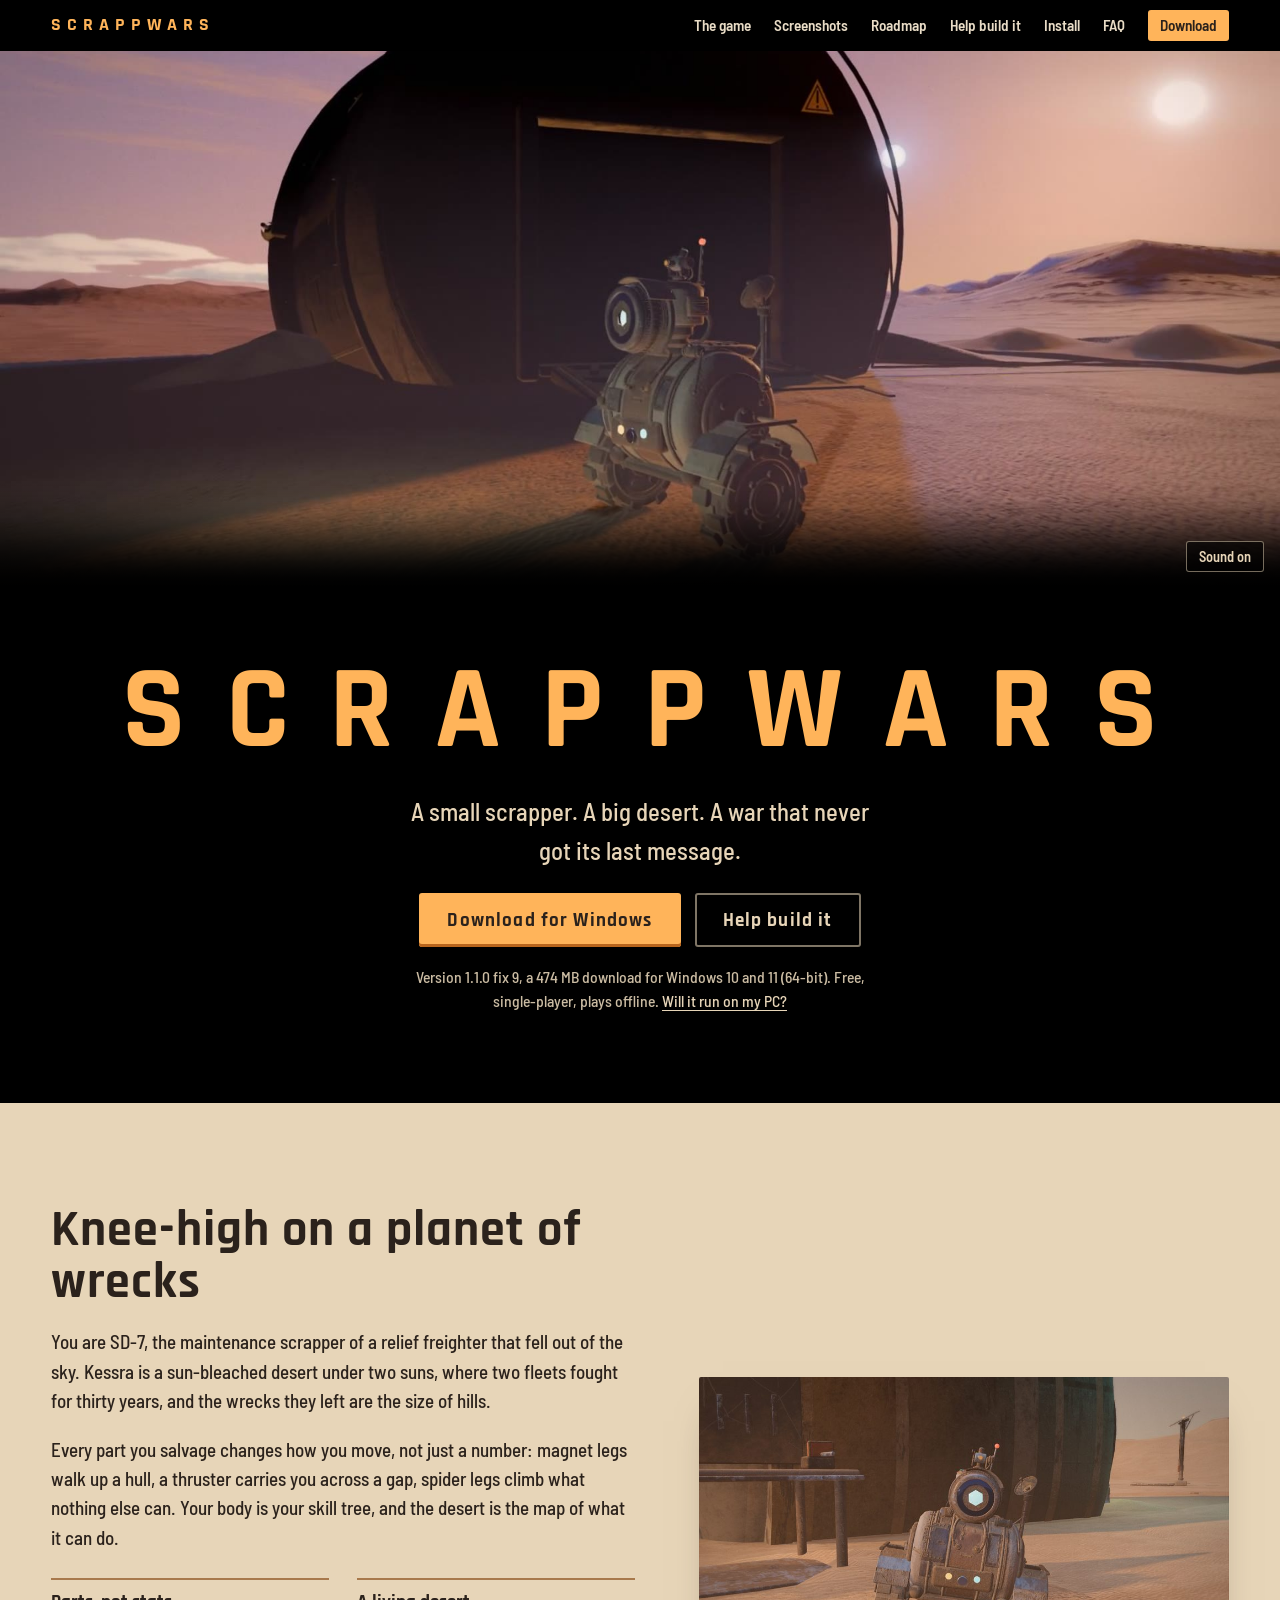
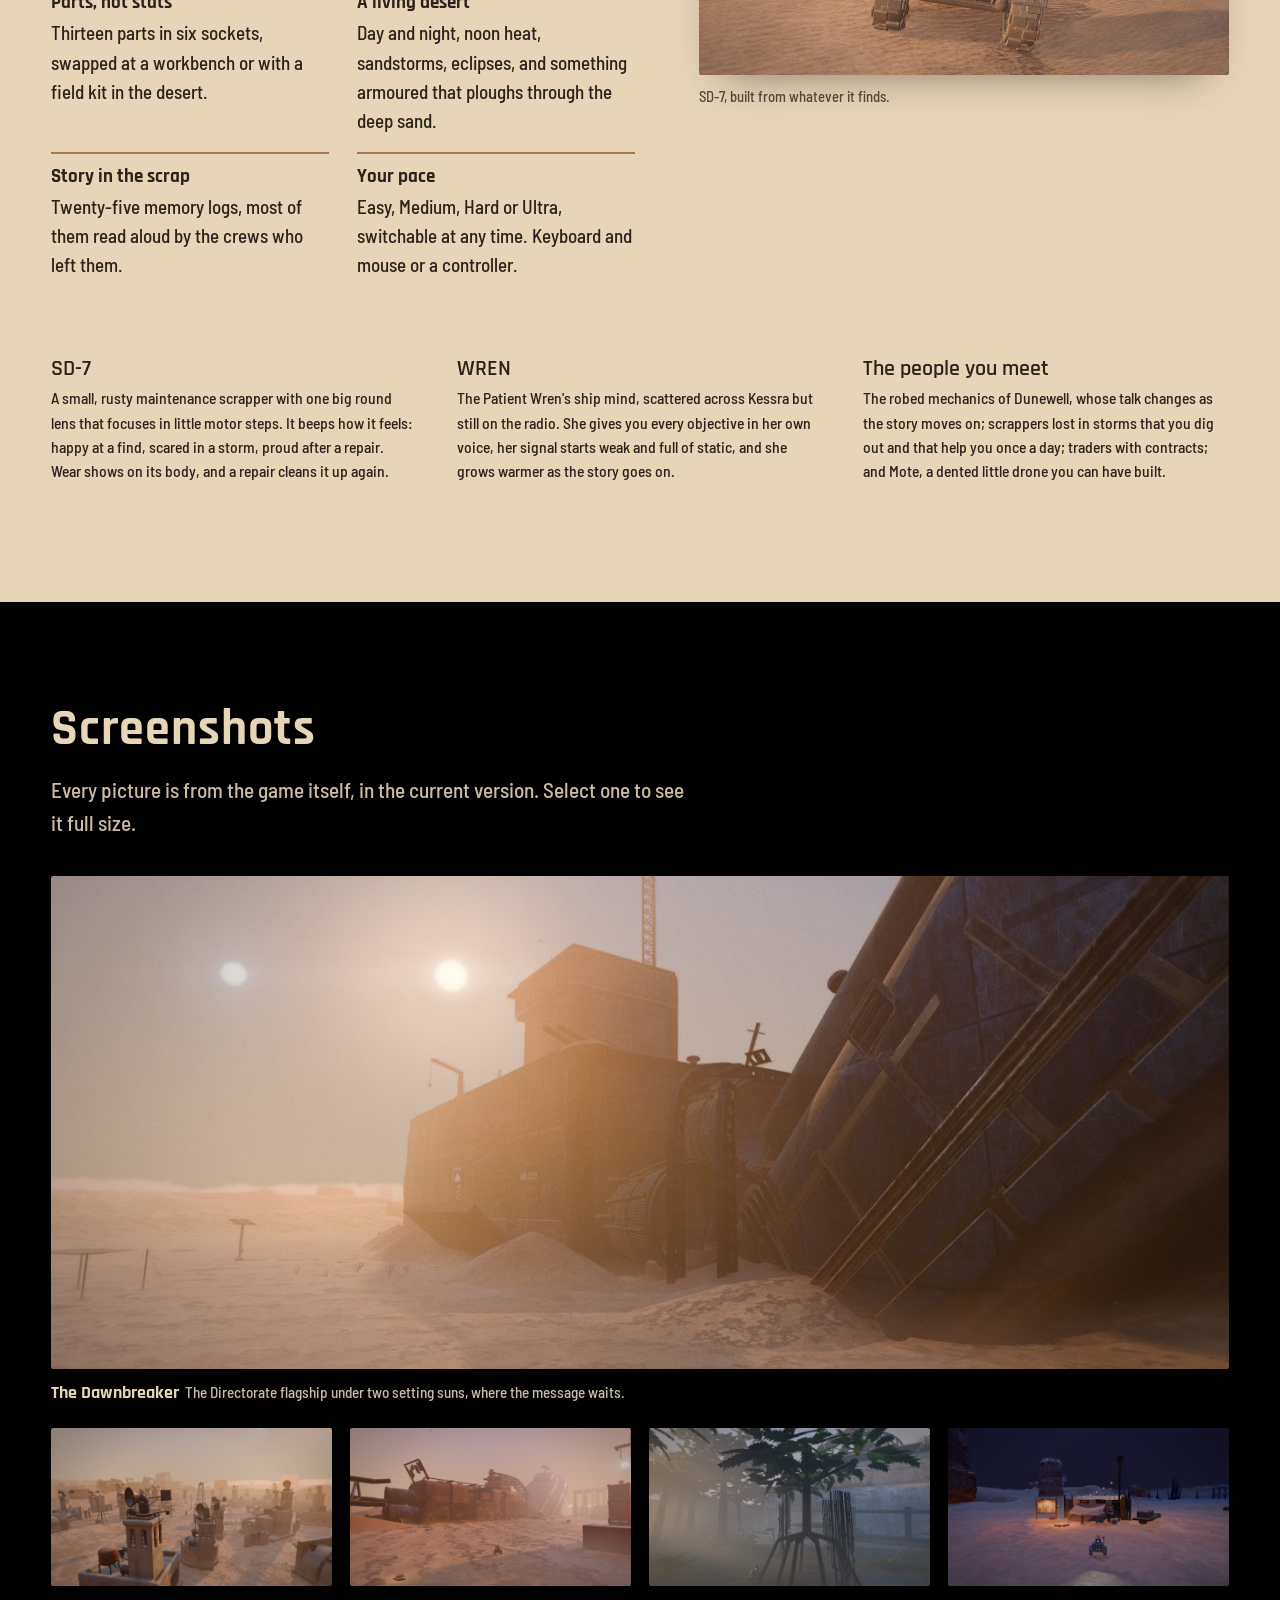
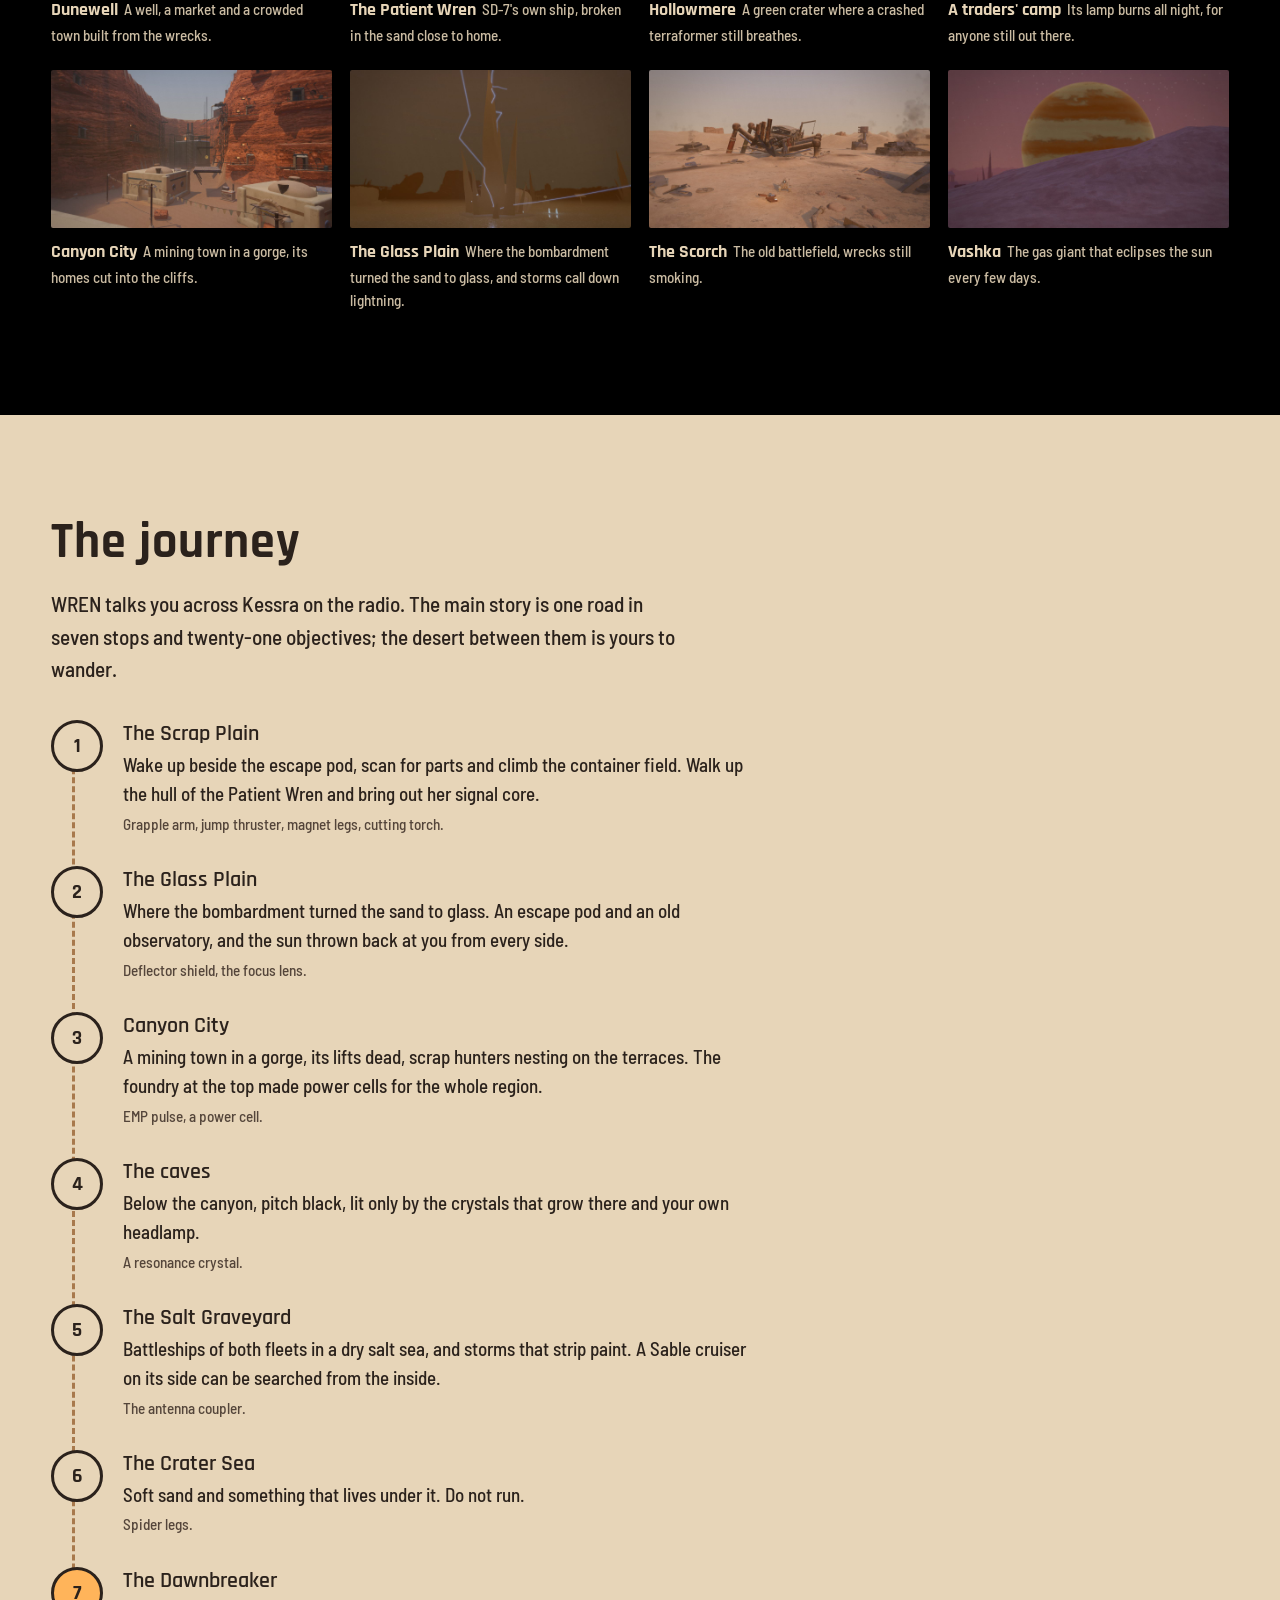
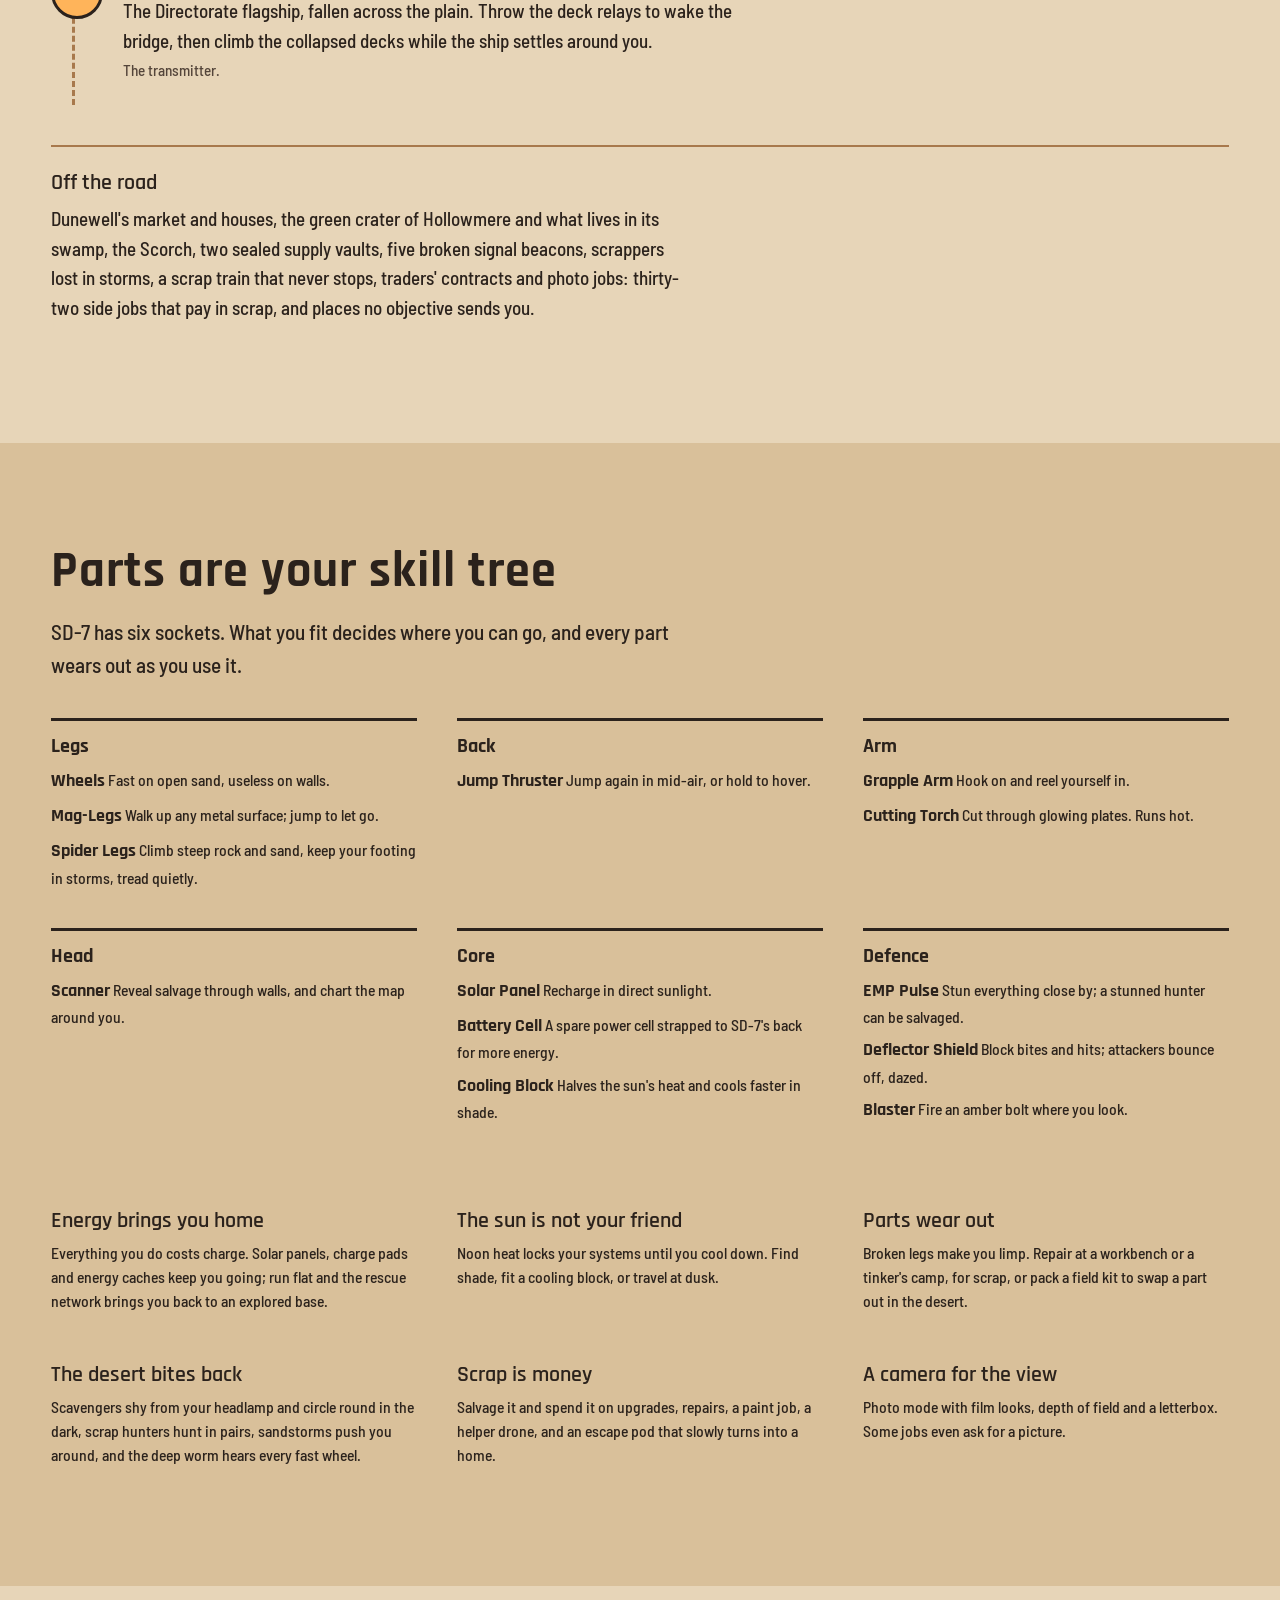
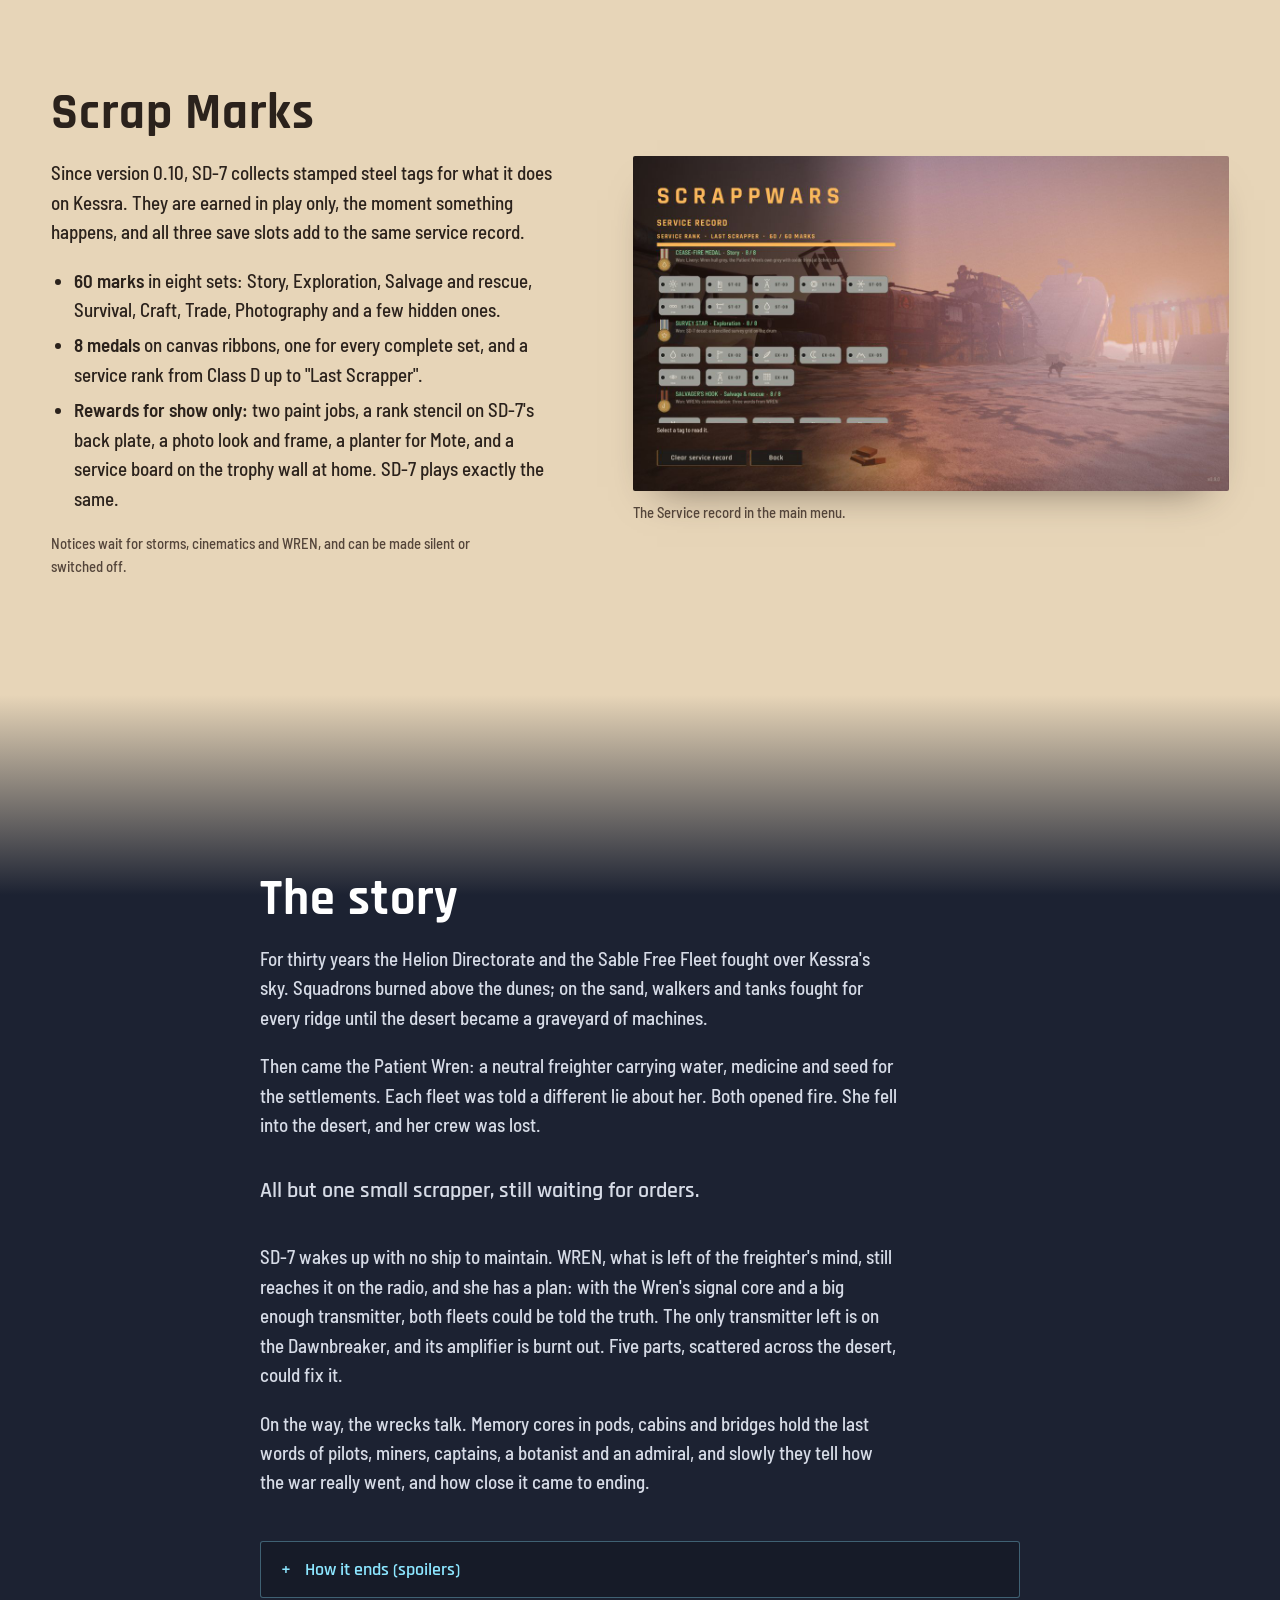
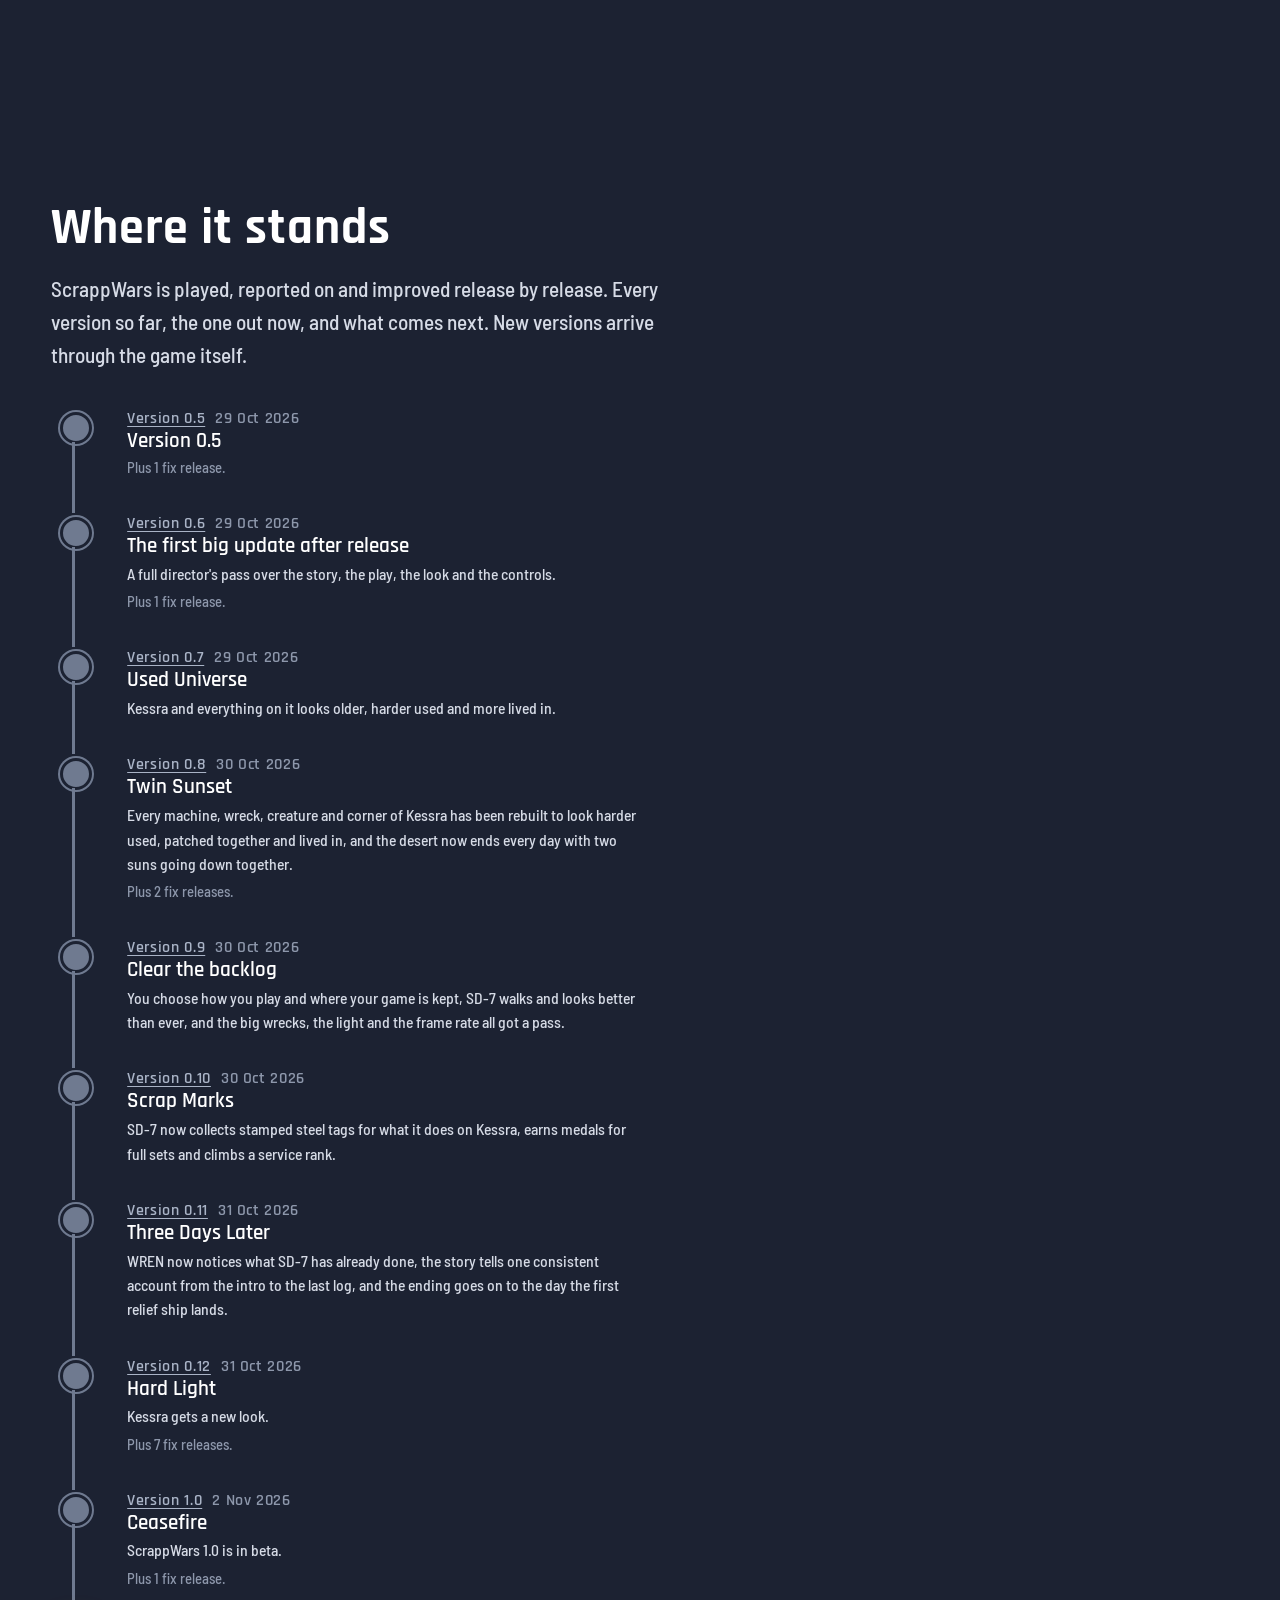
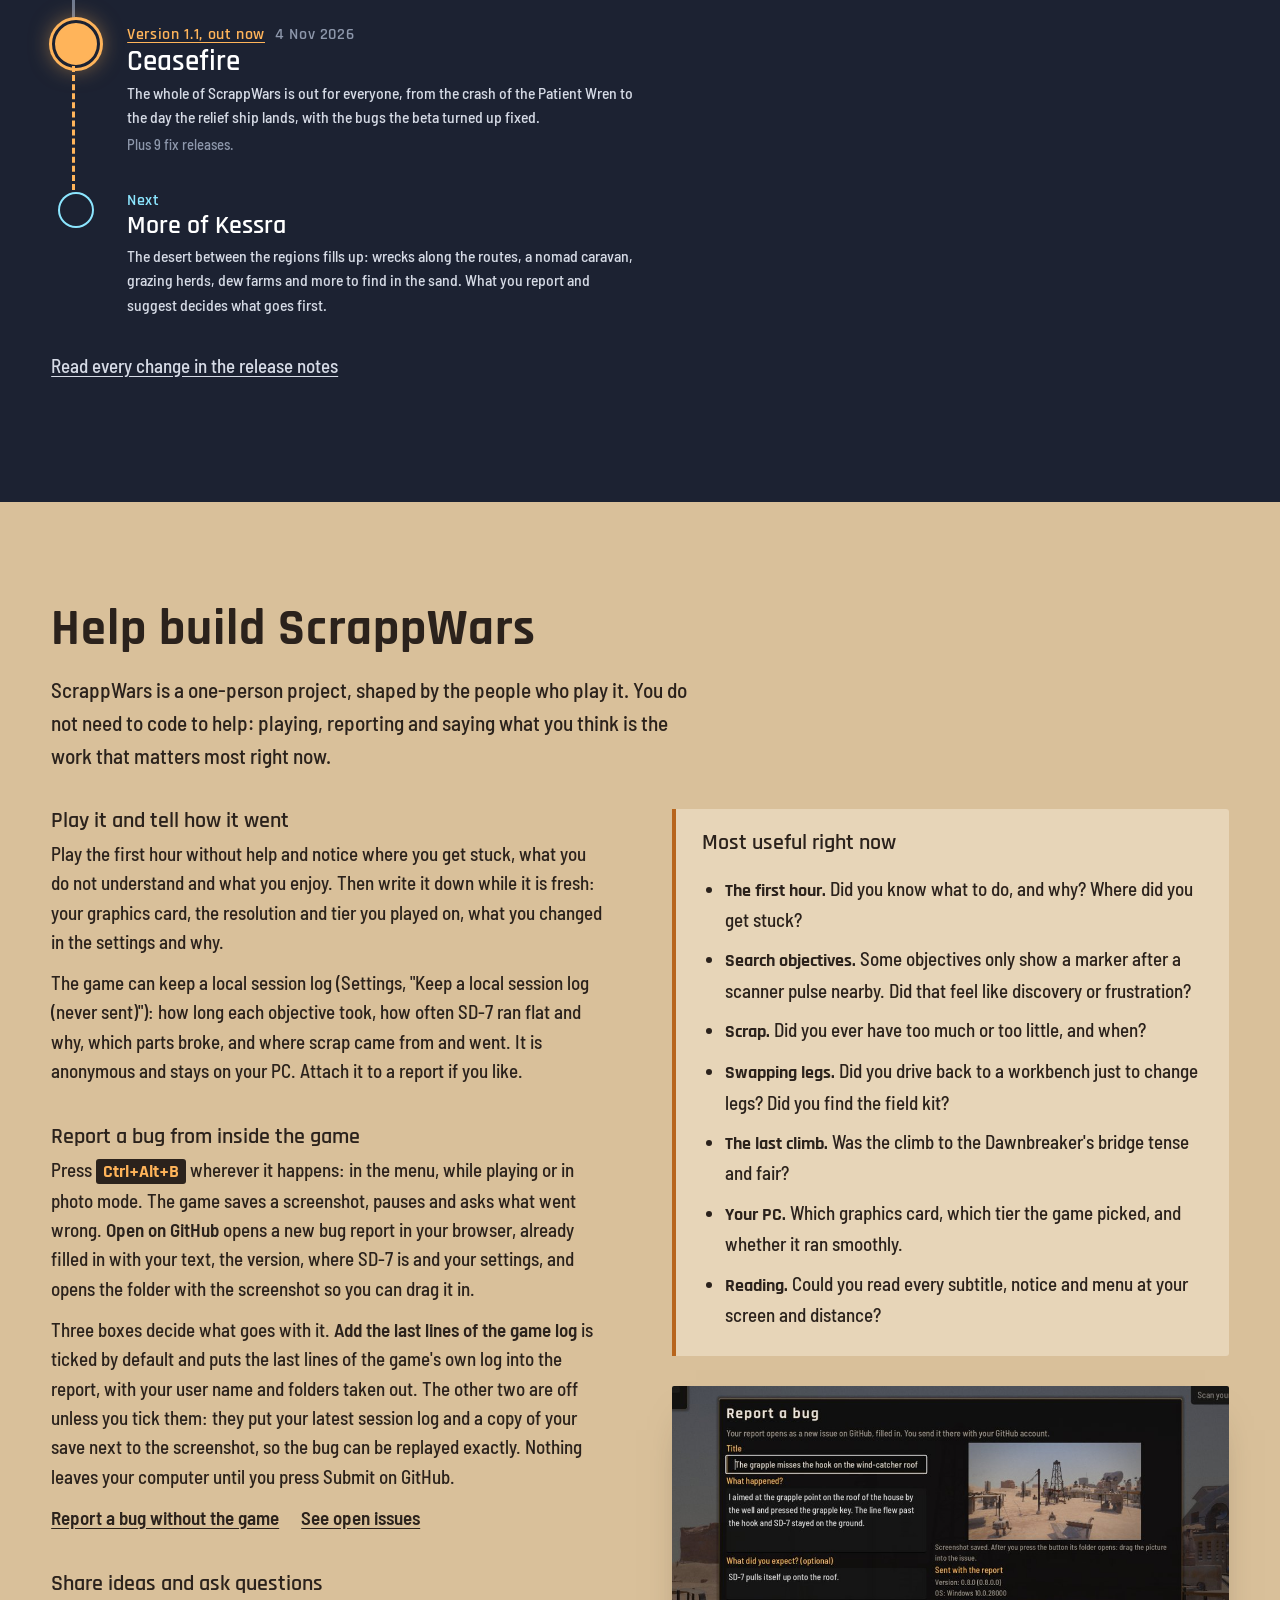
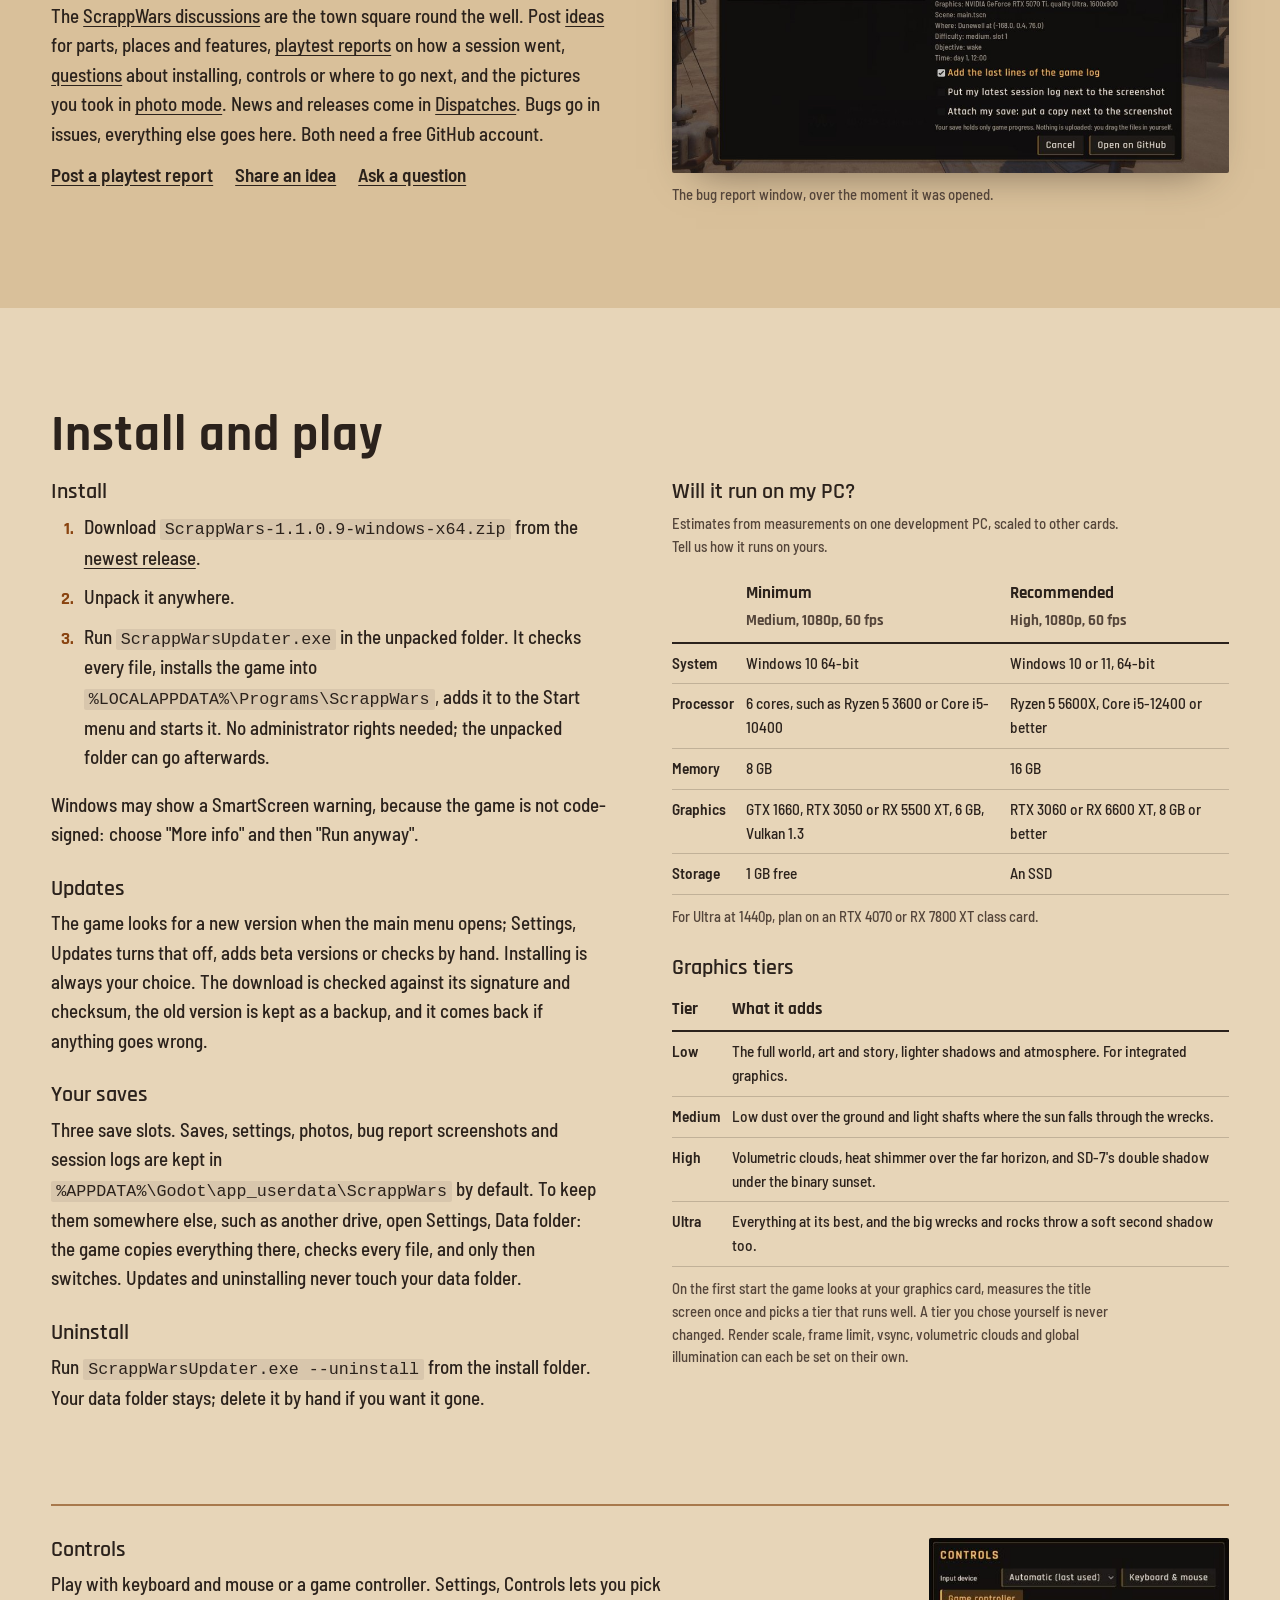
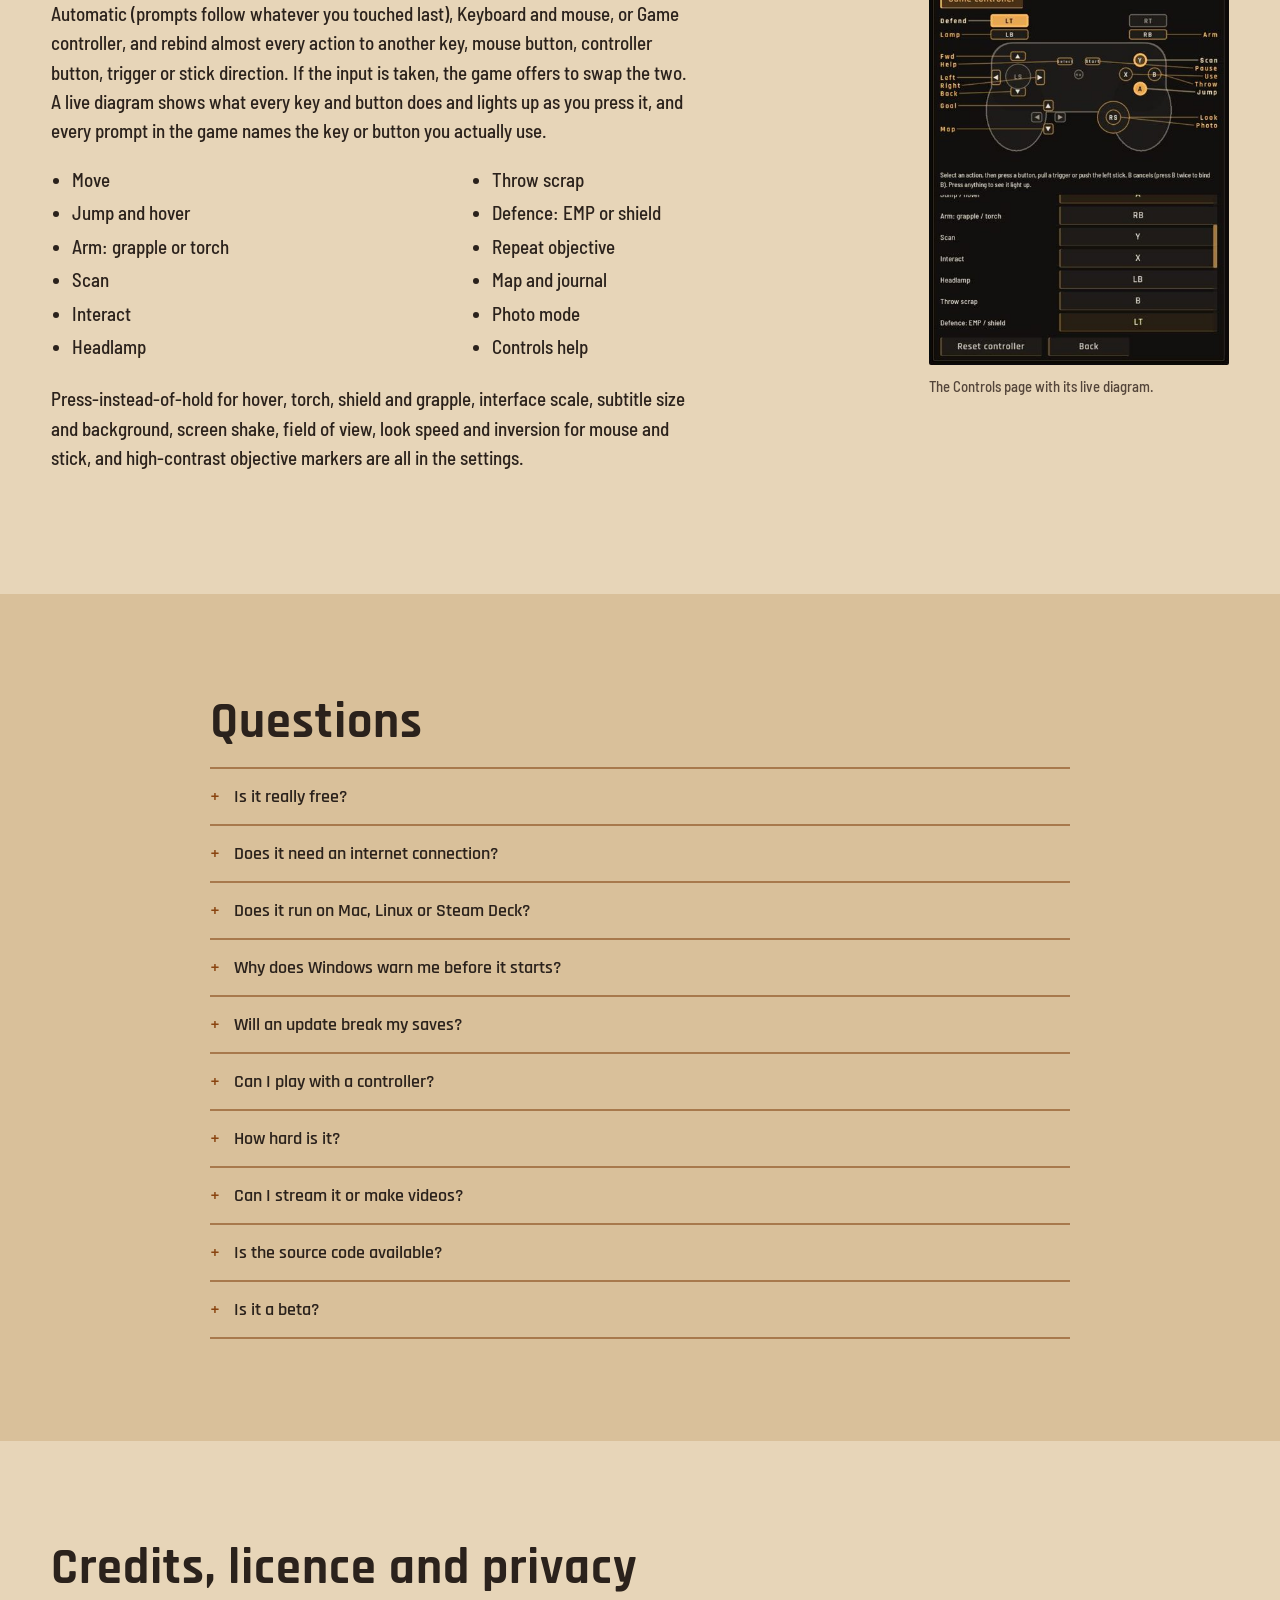
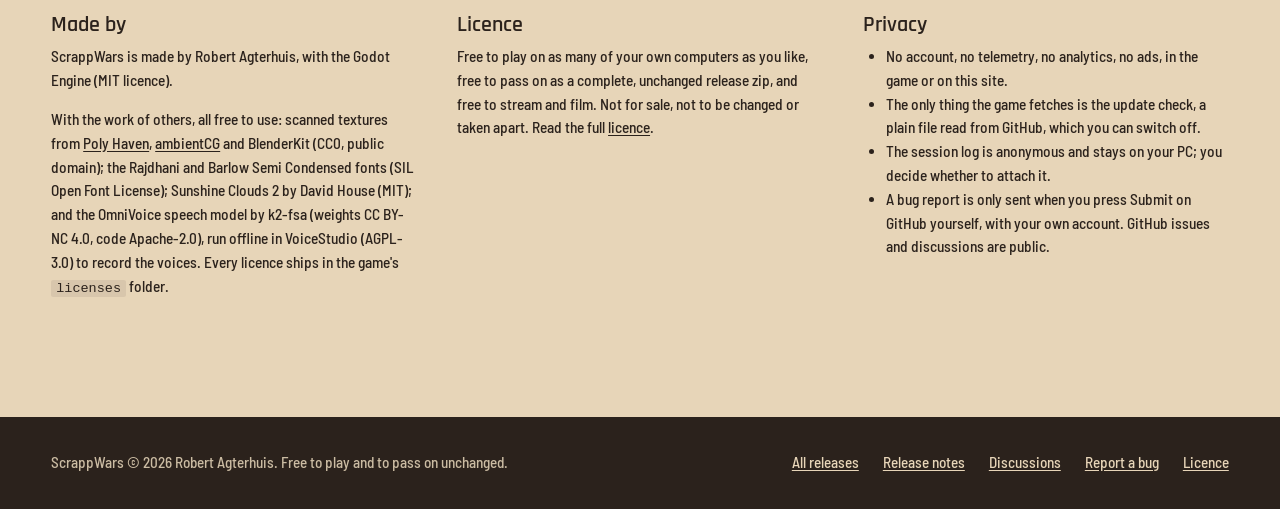
==== commit d643d931: "ScrappWars 1.1.0.9: release notes and website" ====
--- a/docs/index.html
+++ b/docs/index.html
@@ -328,7 +328,7 @@
 				<a class="button" href="https://github.com/RobertAgterhuis/Game-ScrappWars/releases/latest">Download for Windows</a>
 				<a class="button quiet" href="#help">Help build it</a>
 			</div>
-			<p class="meta">Version 1.1.0 fix 8, a 473 MB download for Windows 10 and 11 (64-bit). Free, single-player, plays offline. <a href="#requirements">Will it run on my PC?</a></p>
+			<p class="meta">Version 1.1.0 fix 9, a 474 MB download for Windows 10 and 11 (64-bit). Free, single-player, plays offline. <a href="#requirements">Will it run on my PC?</a></p>
 		</div>
 	</div>
 
@@ -503,8 +503,8 @@
 			<p class="lead">ScrappWars is played, reported on and improved release by release. Every version so far, the one out now, and what comes next. New versions arrive through the game itself.</p>
 			<ol class="track">
 				<li>
-					<p class="when"><a href="https://github.com/RobertAgterhuis/Game-ScrappWars/releases/tag/v0.5.0.0">Version 0.5</a><time datetime="2026-10-29">29 Oct 2026</time></p>
-					<h3>The first public release of ScrappWars</h3>
+					<p class="when"><a href="https://github.com/RobertAgterhuis/Game-ScrappWars/releases/tag/v0.5.0.1">Version 0.5</a><time datetime="2026-10-29">29 Oct 2026</time></p>
+					<h3>Version 0.5</h3>
 					<p class="fixes">Plus 1 fix release.</p>
 				</li>
 				<li>
@@ -555,7 +555,7 @@
 					<p class="when"><a href="https://github.com/RobertAgterhuis/Game-ScrappWars/releases/tag/v1.1.0.0">Version 1.1, out now</a><time datetime="2026-11-04">4 Nov 2026</time></p>
 					<h3>Ceasefire</h3>
 					<p>The whole of ScrappWars is out for everyone, from the crash of the Patient Wren to the day the relief ship lands, with the bugs the beta turned up fixed.</p>
-					<p class="fixes">Plus 8 fix releases.</p>
+					<p class="fixes">Plus 9 fix releases.</p>
 				</li>
 				<li class="next">
 					<p class="when">Next</p>
@@ -620,7 +620,7 @@
 				<div>
 					<h3>Install</h3>
 					<ol class="steps">
-						<li>Download <code>ScrappWars-1.1.0.8-windows-x64.zip</code> from the <a href="https://github.com/RobertAgterhuis/Game-ScrappWars/releases/latest">newest release</a>.</li>
+						<li>Download <code>ScrappWars-1.1.0.9-windows-x64.zip</code> from the <a href="https://github.com/RobertAgterhuis/Game-ScrappWars/releases/latest">newest release</a>.</li>
 						<li>Unpack it anywhere.</li>
 						<li>Run <code>ScrappWarsUpdater.exe</code> in the unpacked folder. It checks every file, installs the game into <code>%LOCALAPPDATA%\Programs\ScrappWars</code>, adds it to the Start menu and starts it. No administrator rights needed; the unpacked folder can go afterwards.</li>
 					</ol>
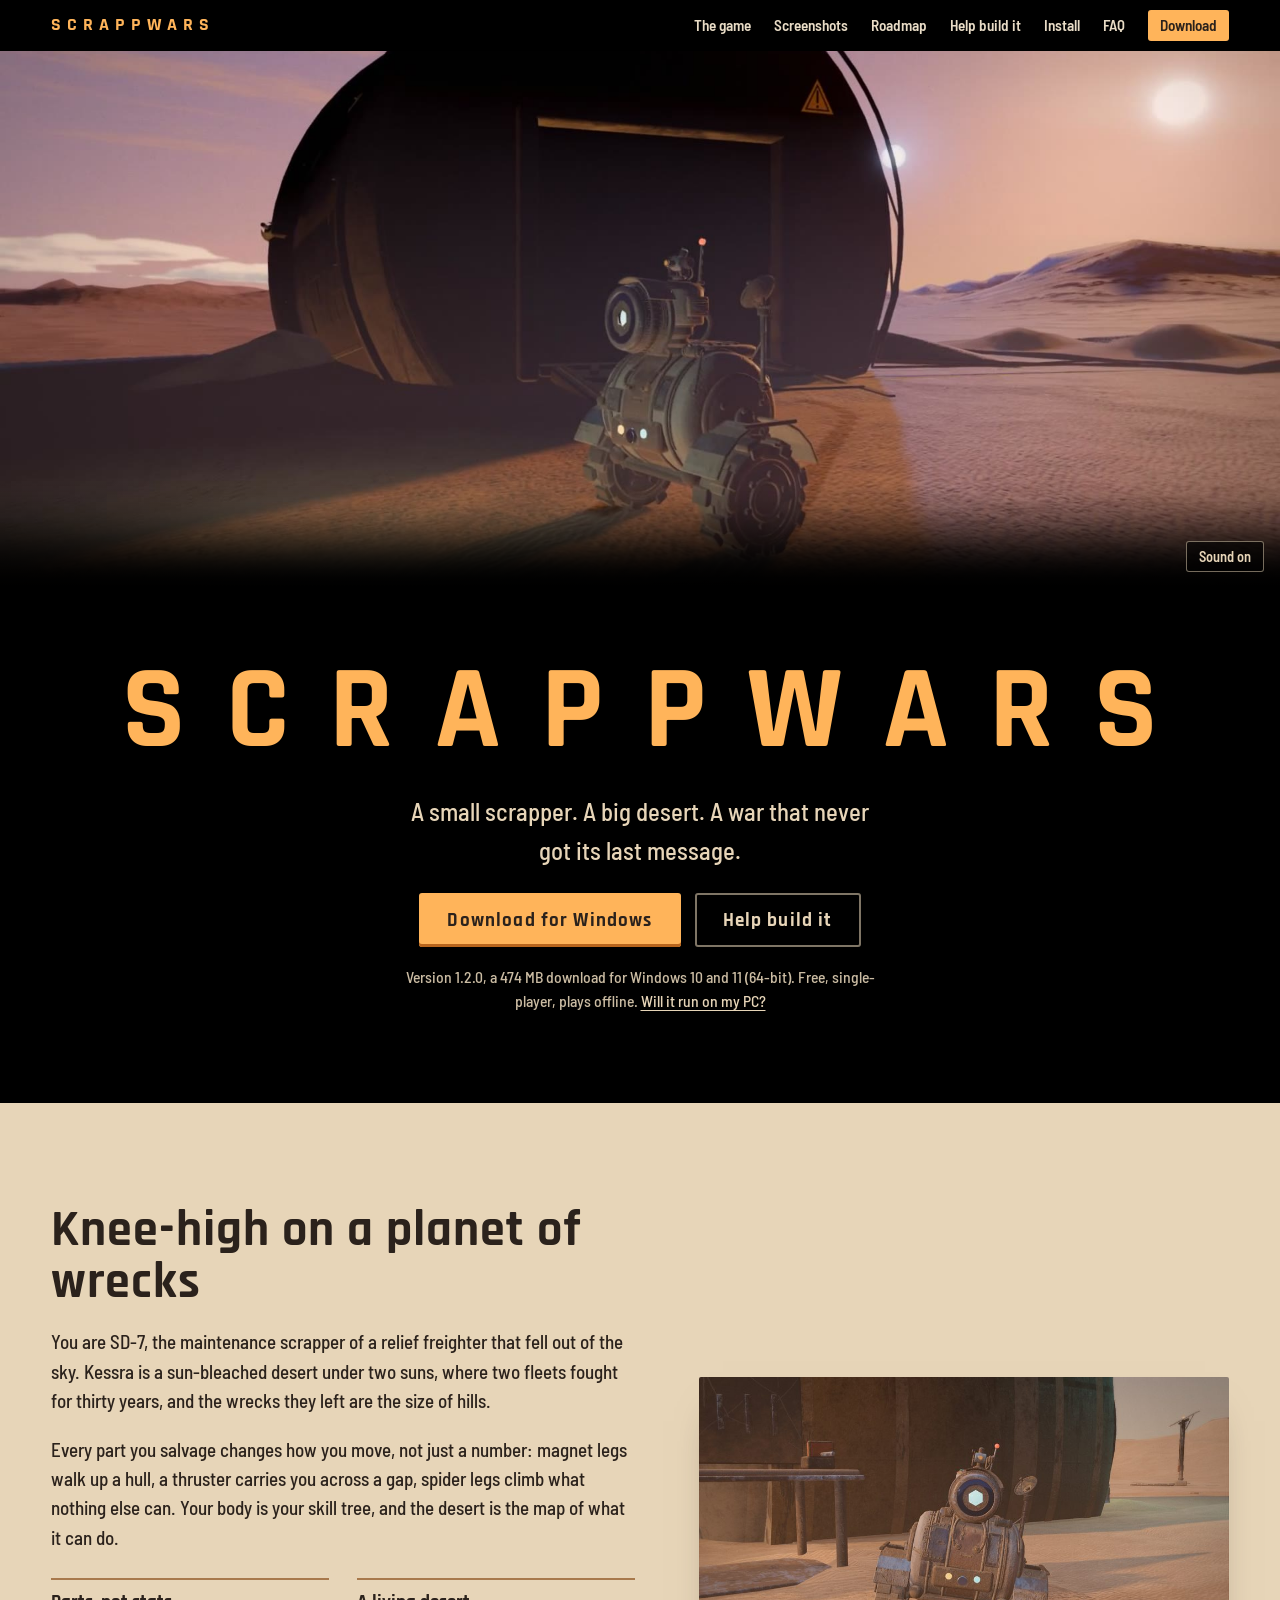
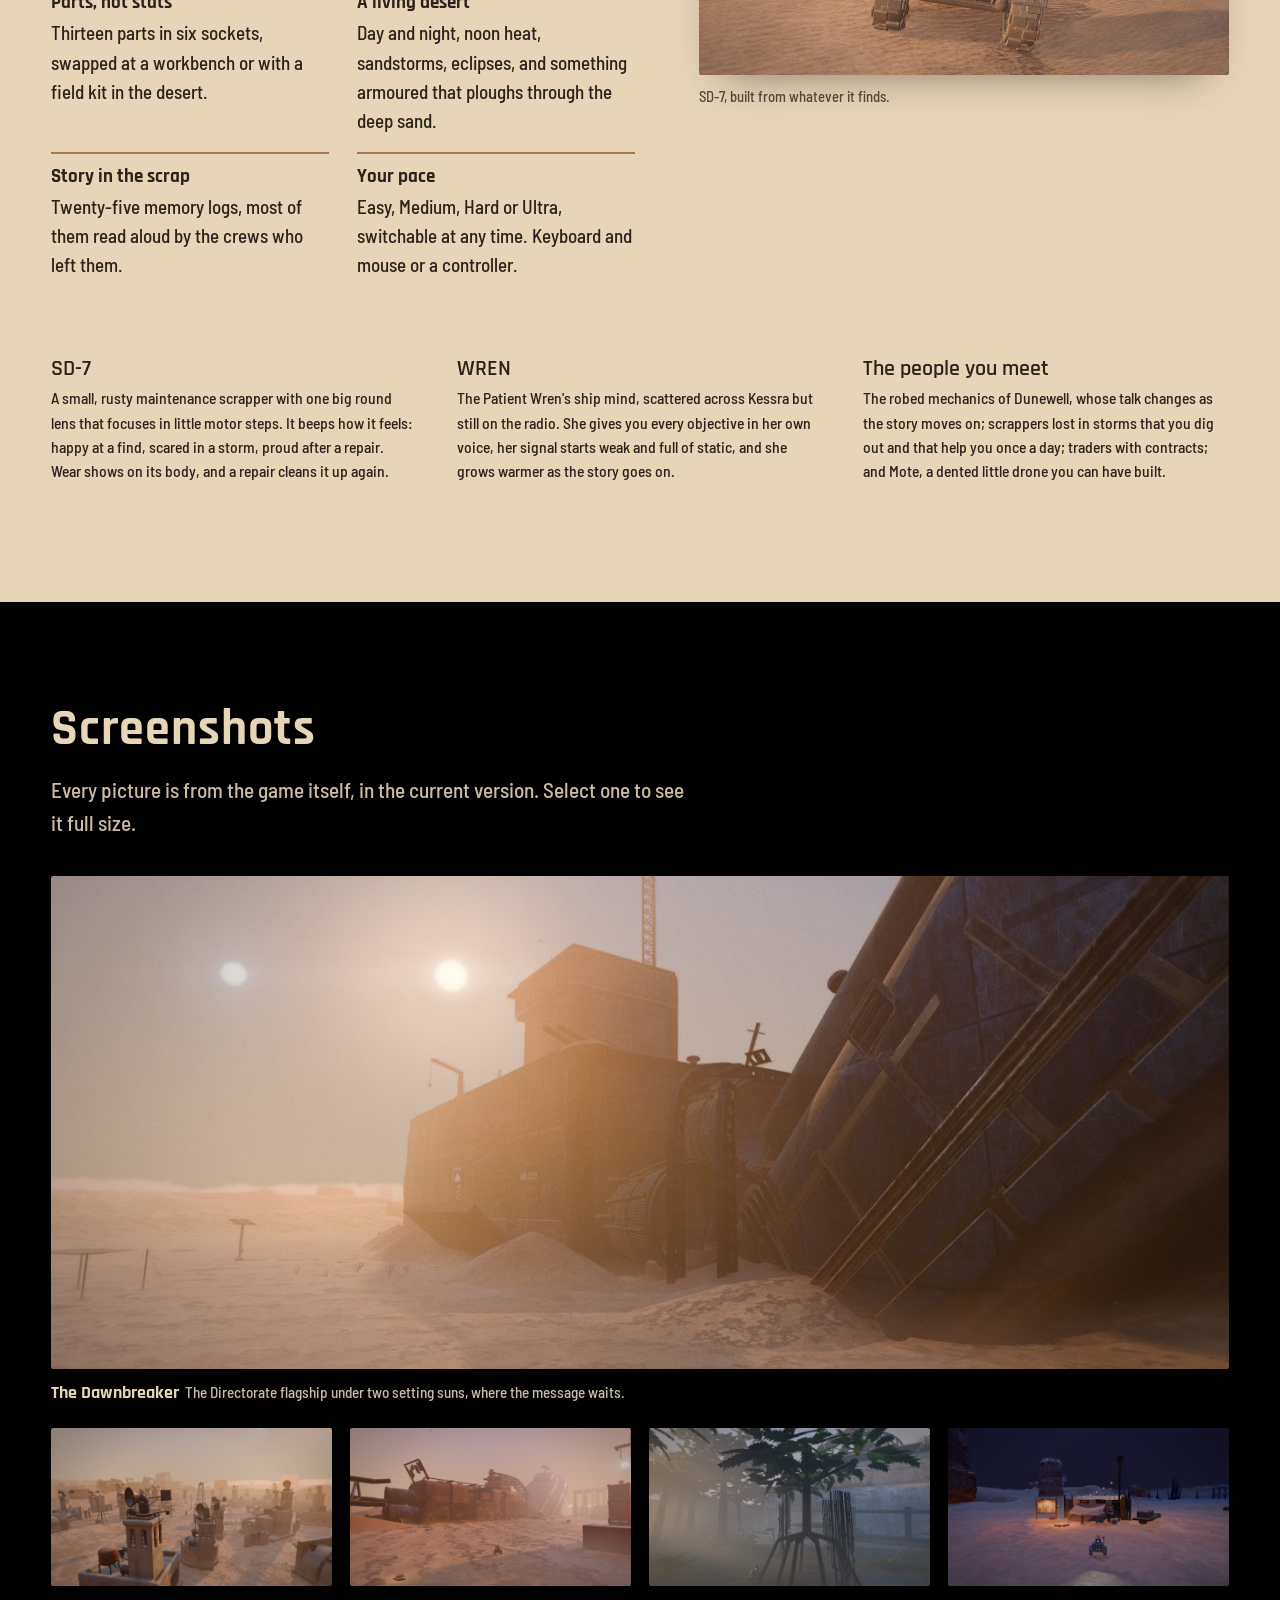
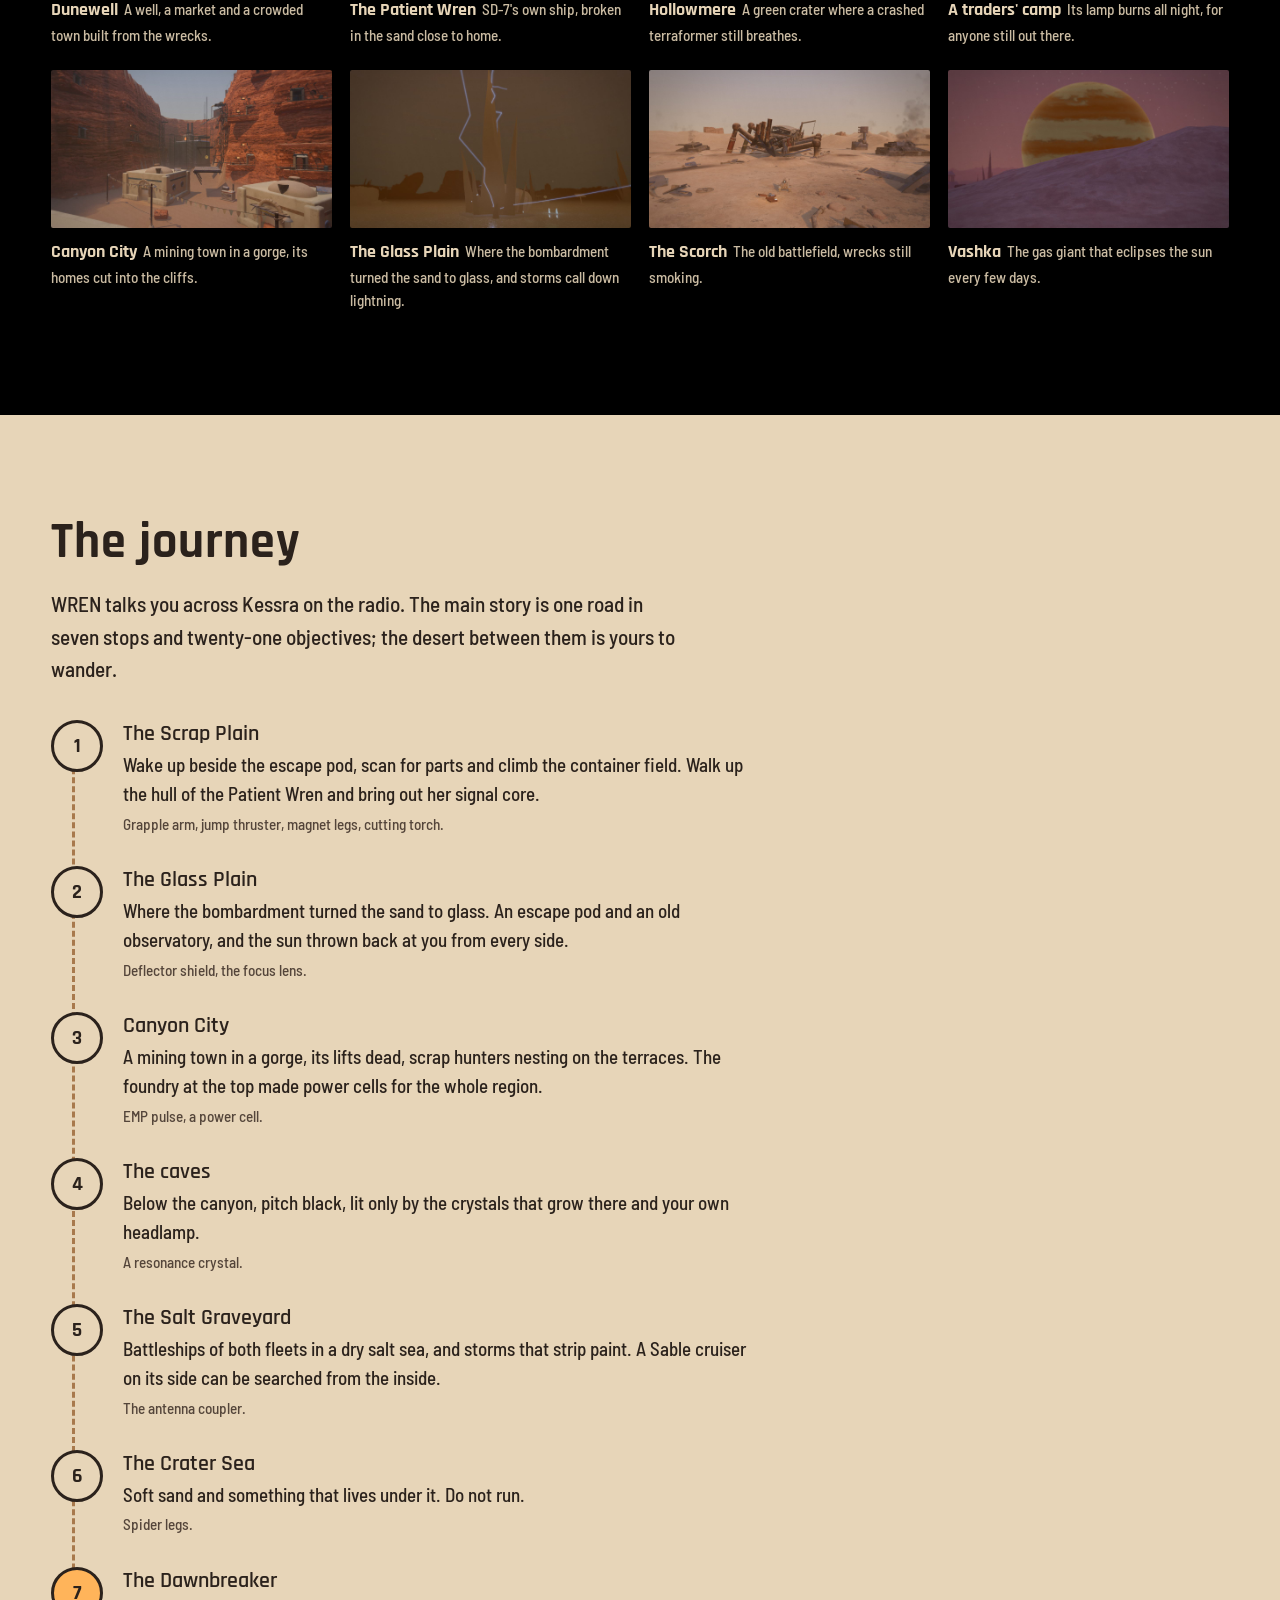
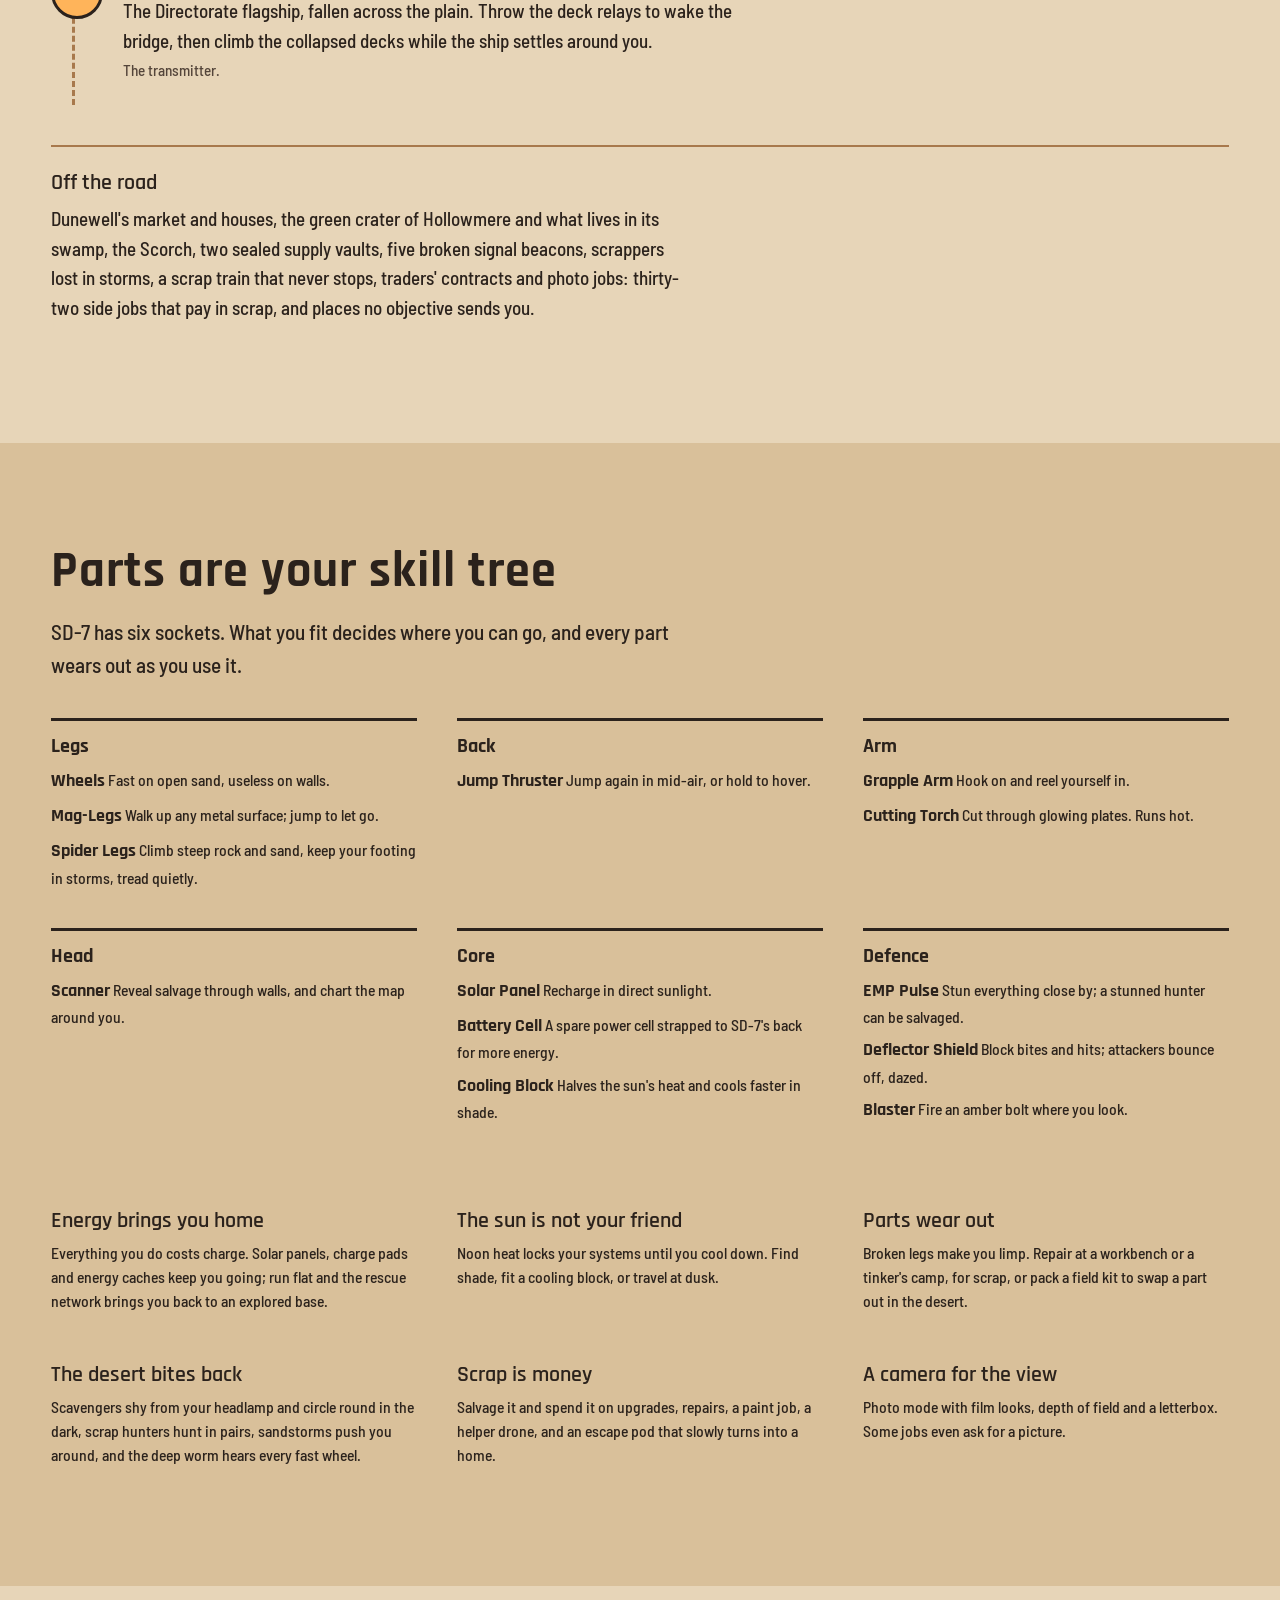
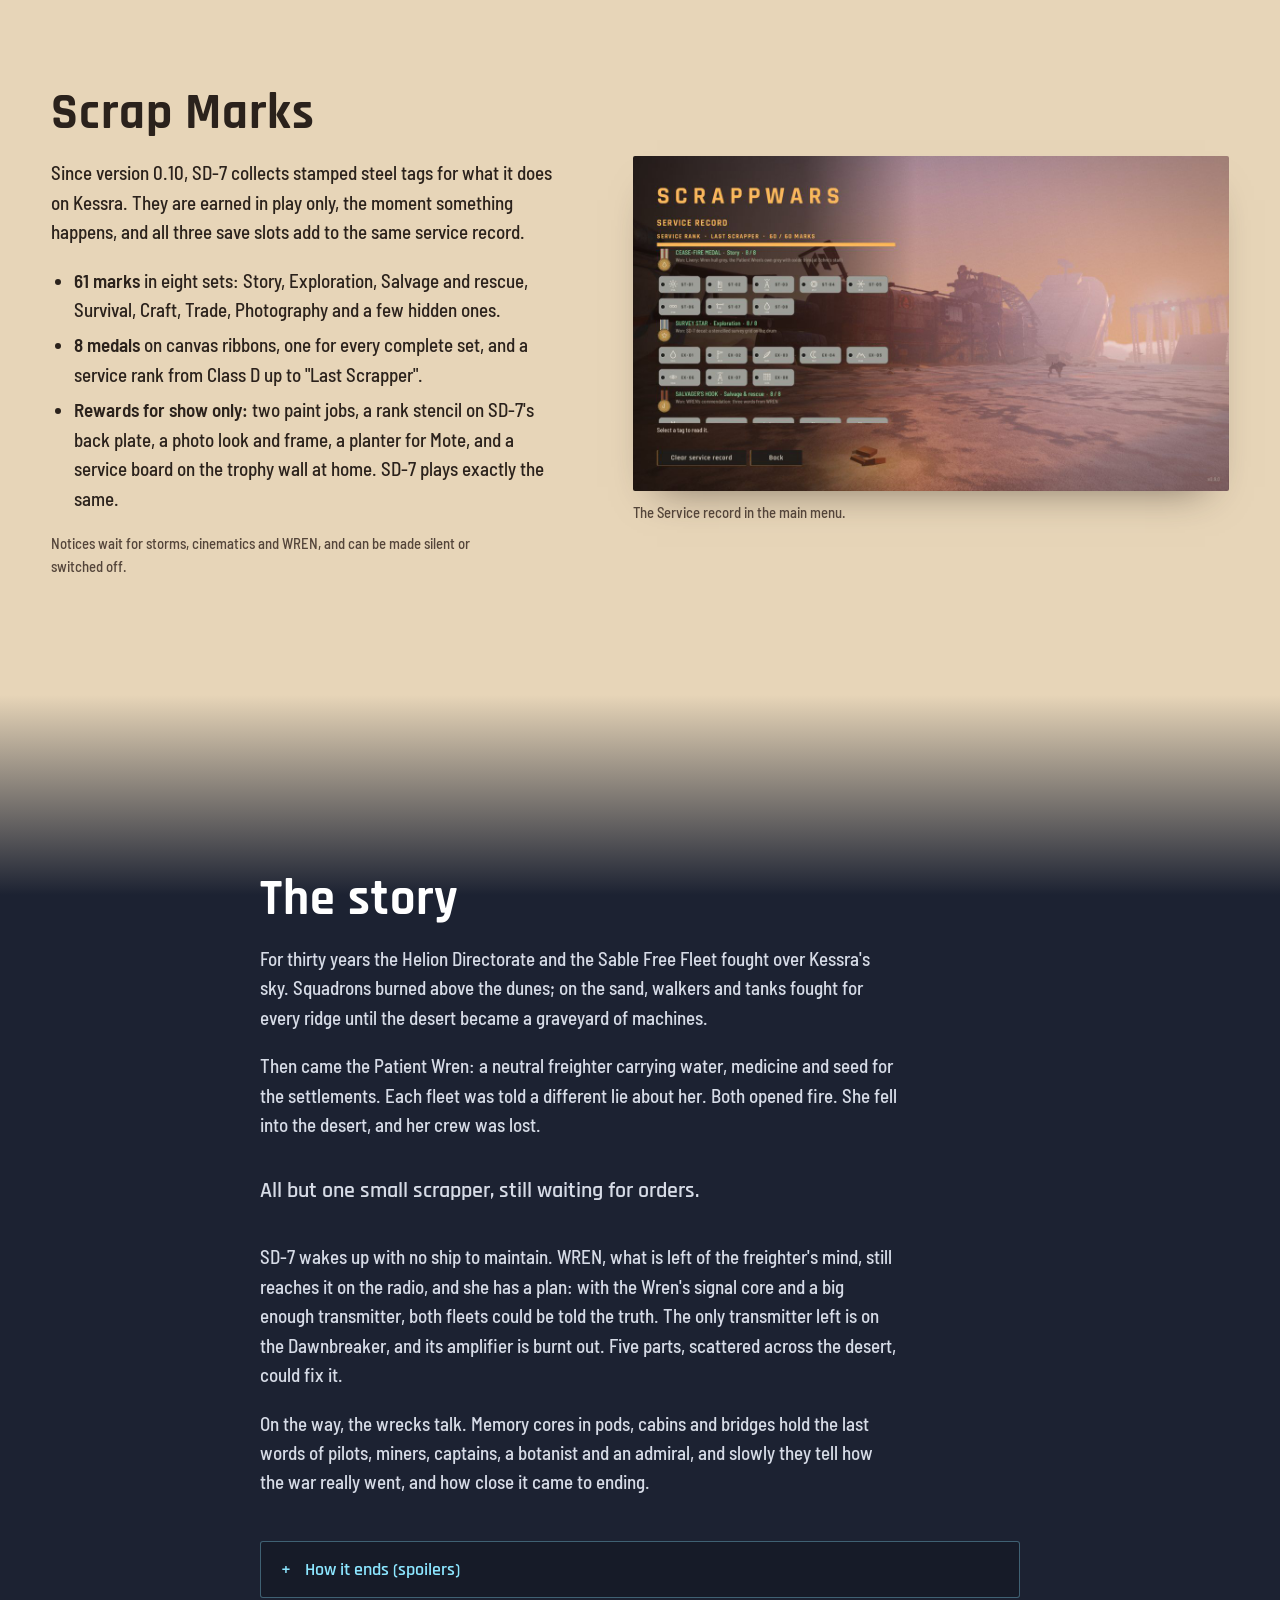
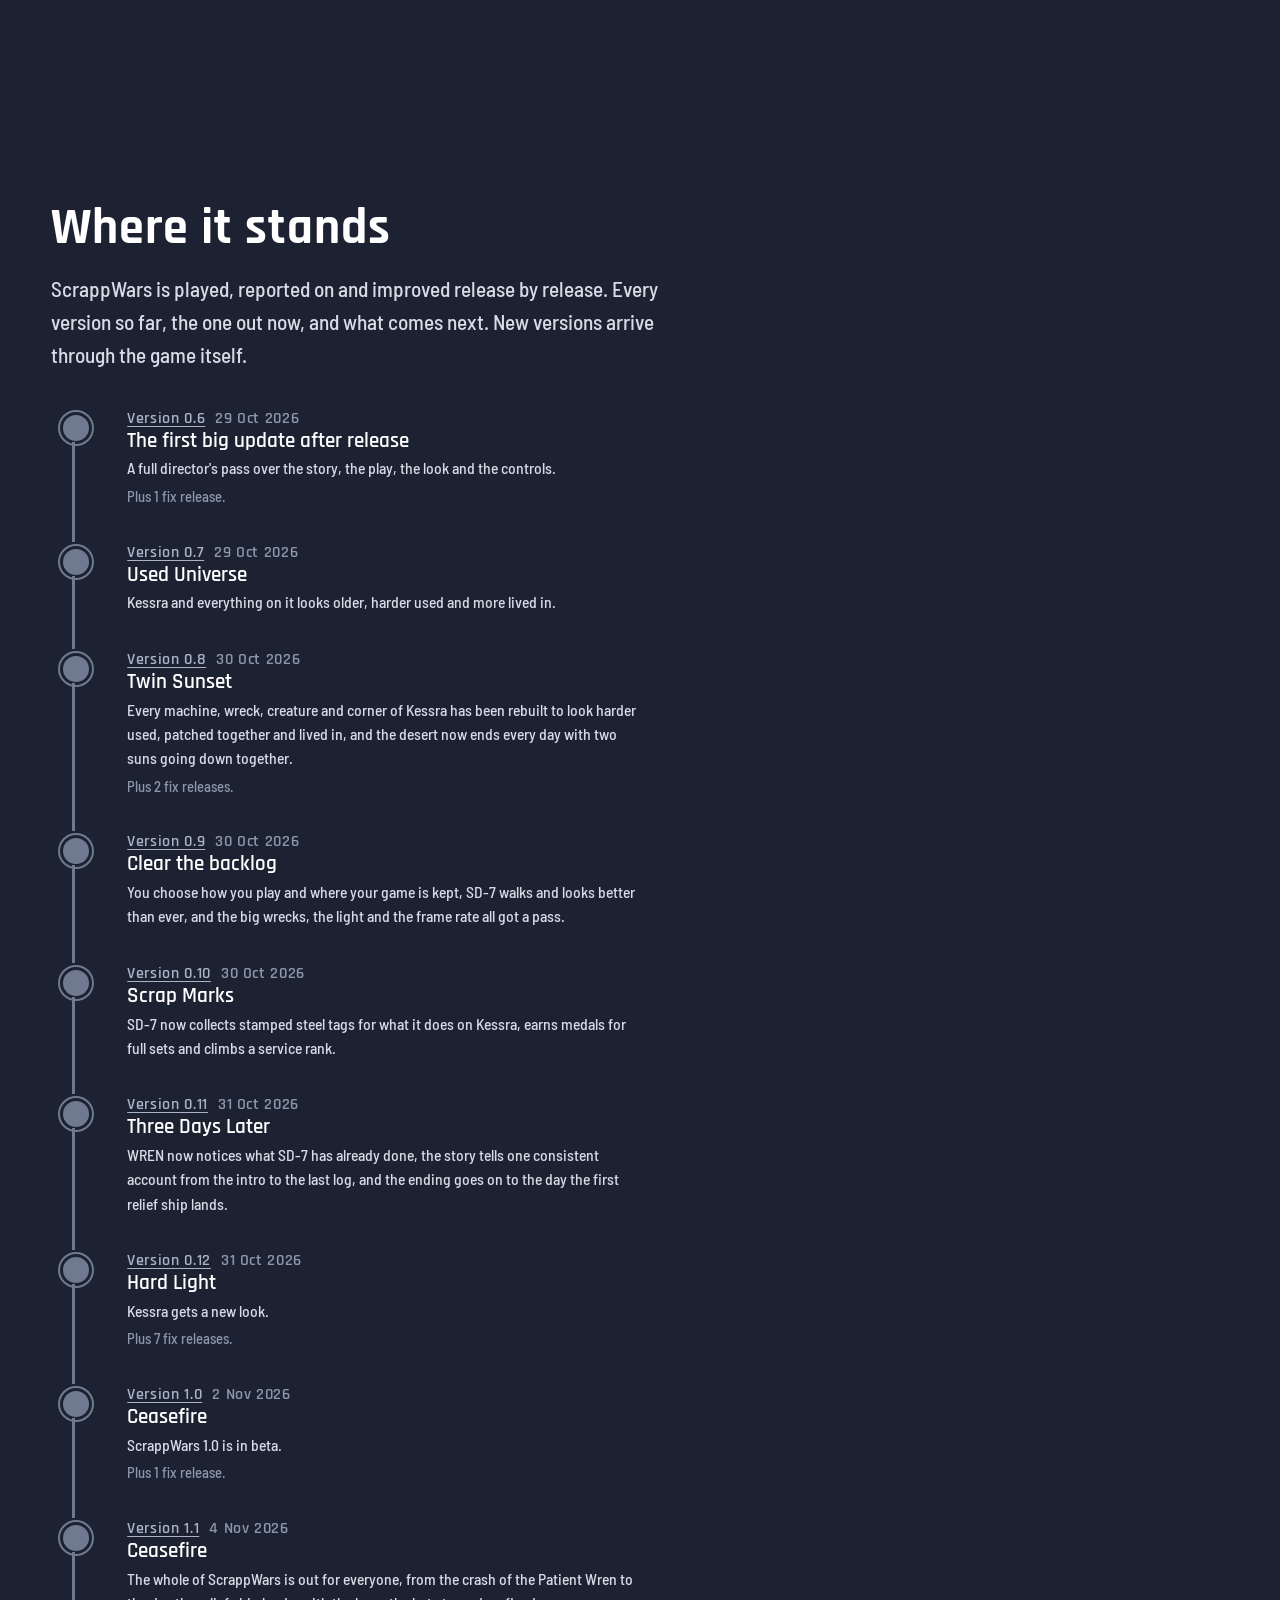
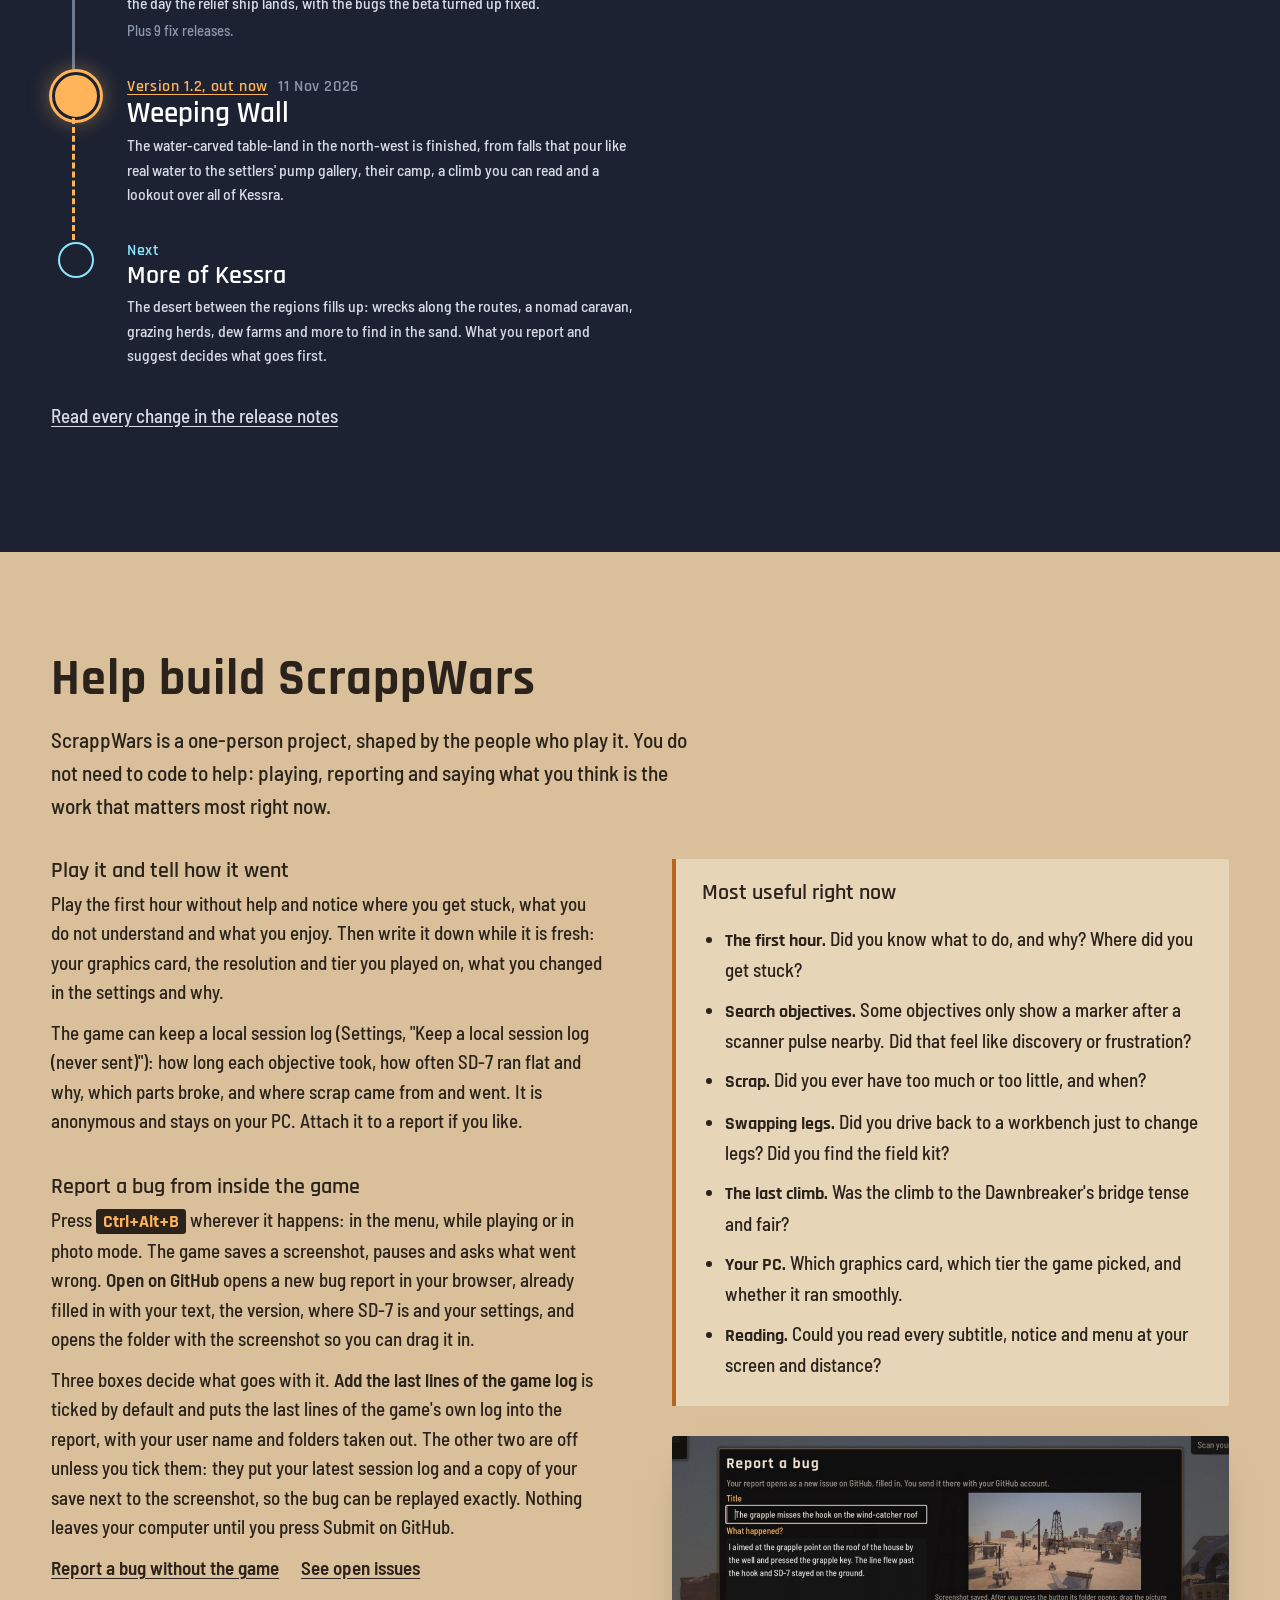
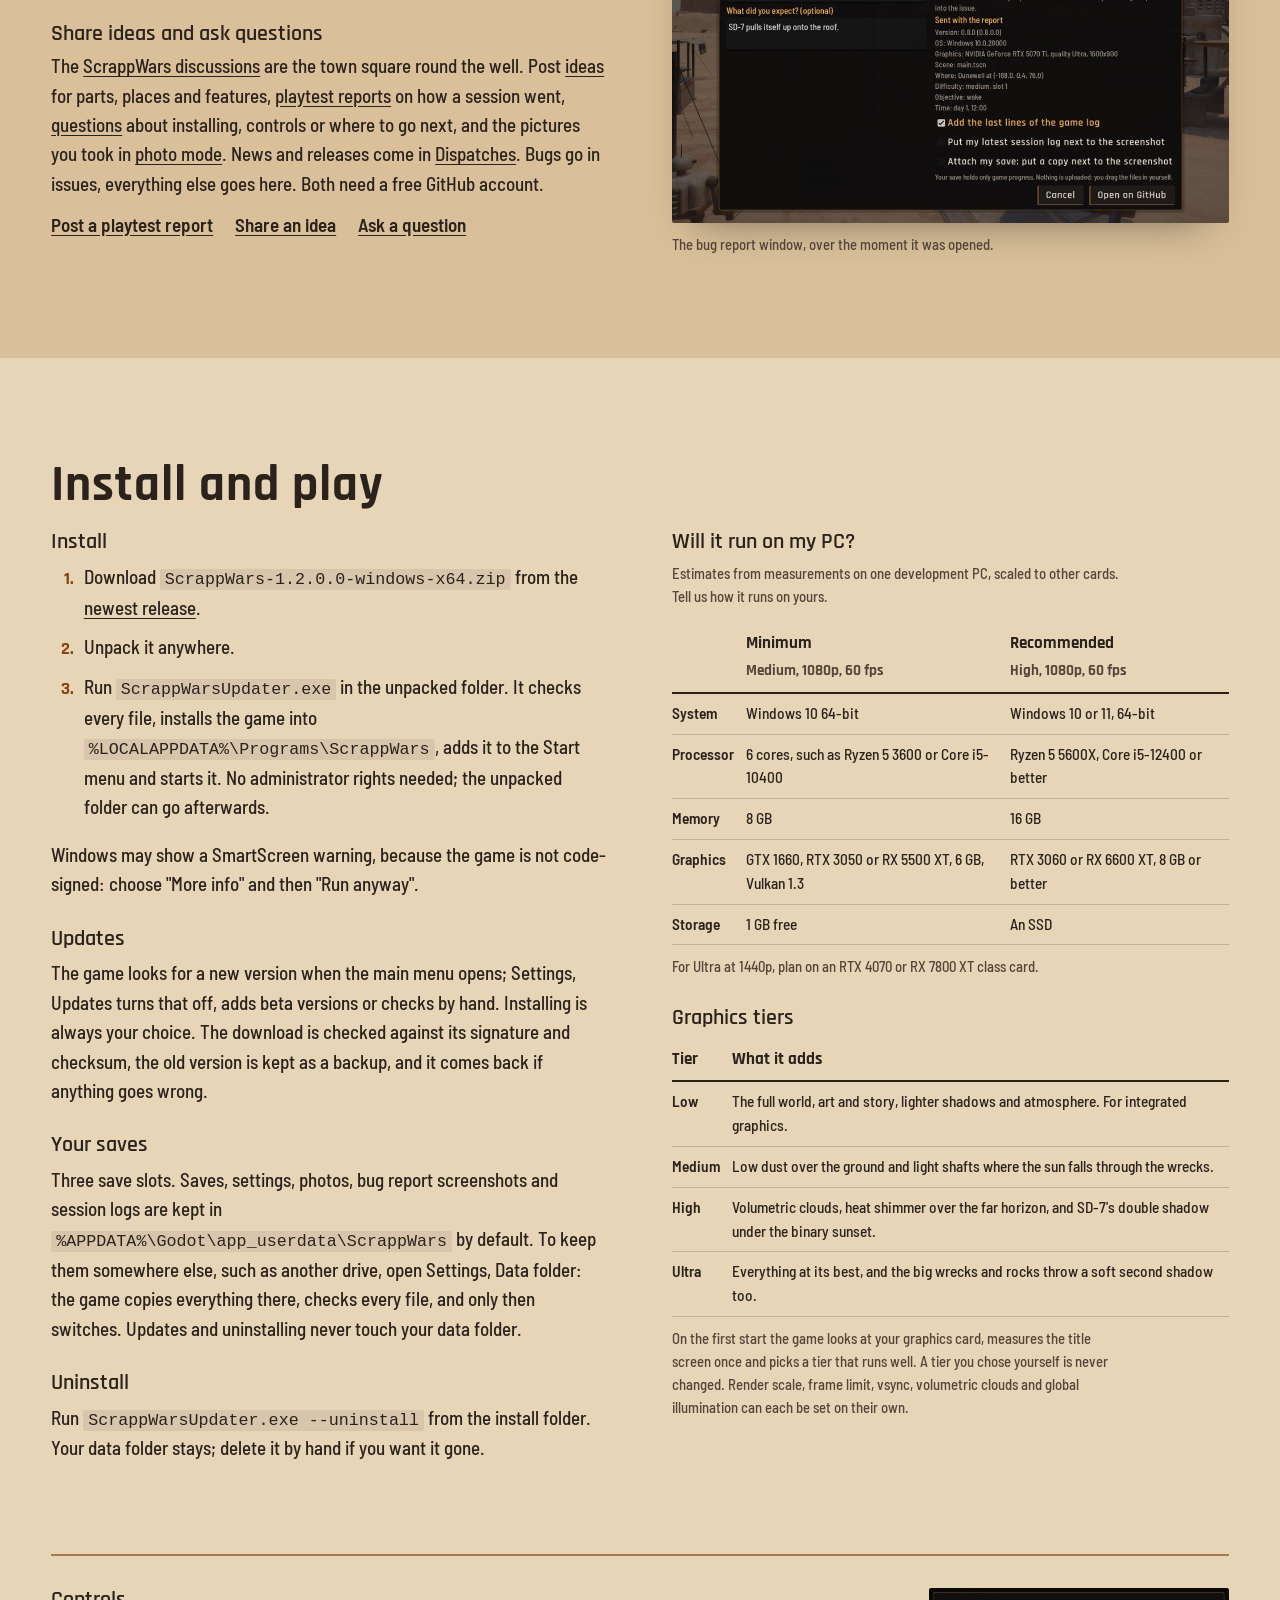
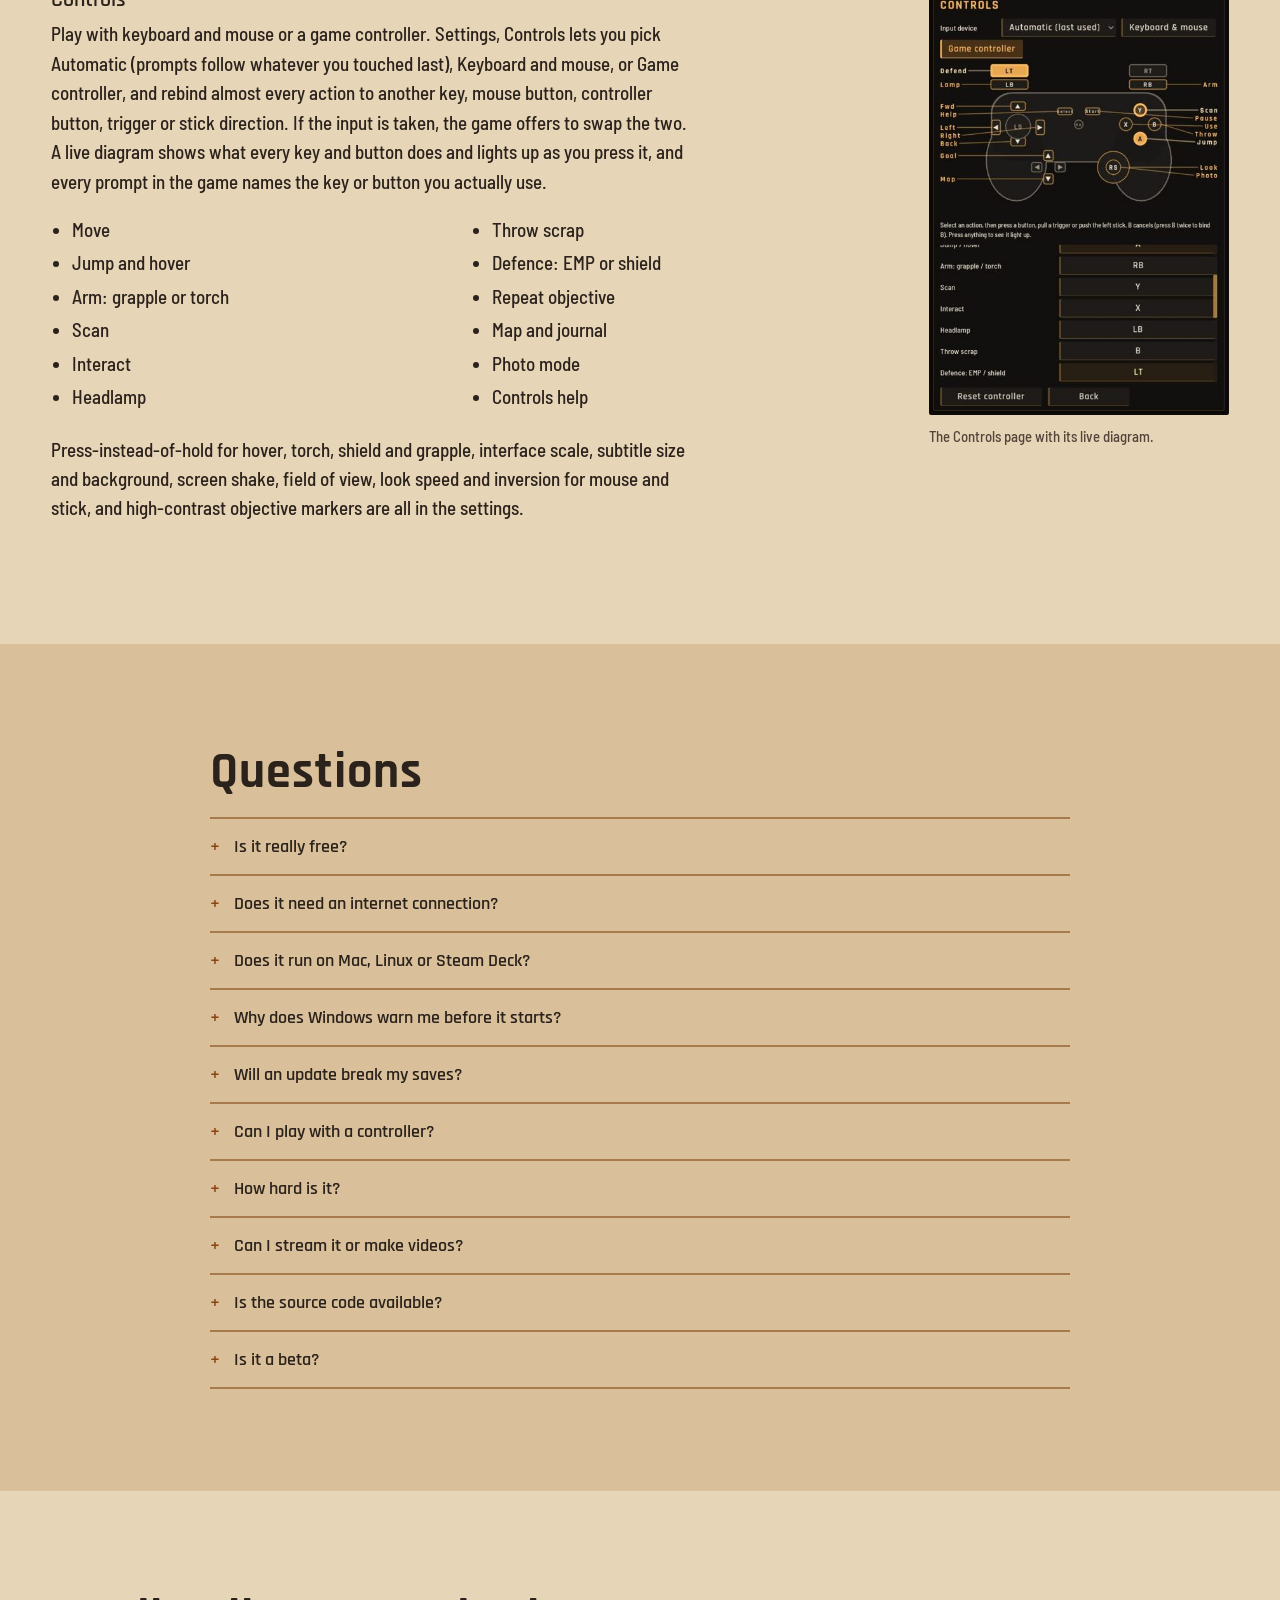
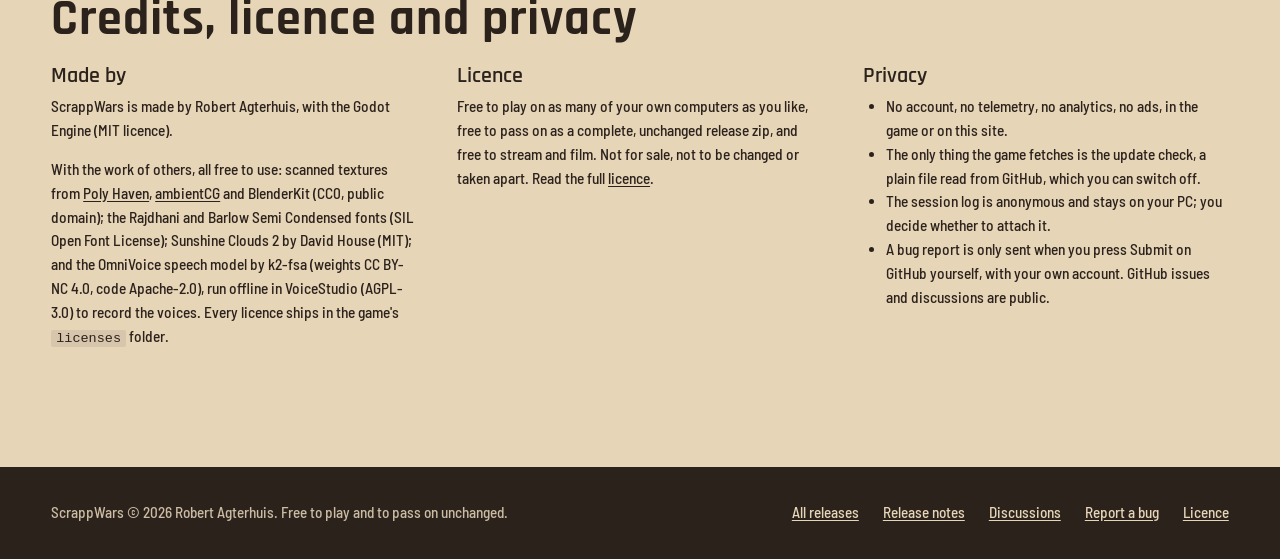
==== commit db4b452b: "ScrappWars 1.2.0.0: release notes and website" ====
--- a/docs/index.html
+++ b/docs/index.html
@@ -328,7 +328,7 @@
 				<a class="button" href="https://github.com/RobertAgterhuis/Game-ScrappWars/releases/latest">Download for Windows</a>
 				<a class="button quiet" href="#help">Help build it</a>
 			</div>
-			<p class="meta">Version 1.1.0 fix 9, a 474 MB download for Windows 10 and 11 (64-bit). Free, single-player, plays offline. <a href="#requirements">Will it run on my PC?</a></p>
+			<p class="meta">Version 1.2.0, a 474 MB download for Windows 10 and 11 (64-bit). Free, single-player, plays offline. <a href="#requirements">Will it run on my PC?</a></p>
 		</div>
 	</div>
 
@@ -455,7 +455,7 @@
 				<h2>Scrap Marks</h2>
 				<p>Since version 0.10, SD-7 collects stamped steel tags for what it does on Kessra. They are earned in play only, the moment something happens, and all three save slots add to the same service record.</p>
 				<ul>
-					<li><b>60 marks</b> in eight sets: Story, Exploration, Salvage and rescue, Survival, Craft, Trade, Photography and a few hidden ones.</li>
+					<li><b>61 marks</b> in eight sets: Story, Exploration, Salvage and rescue, Survival, Craft, Trade, Photography and a few hidden ones.</li>
 					<li><b>8 medals</b> on canvas ribbons, one for every complete set, and a service rank from Class D up to "Last Scrapper".</li>
 					<li><b>Rewards for show only:</b> two paint jobs, a rank stencil on SD-7's back plate, a photo look and frame, a planter for Mote, and a service board on the trophy wall at home. SD-7 plays exactly the same.</li>
 				</ul>
@@ -463,7 +463,7 @@
 			</div>
 			<figure>
 				<img src="media/service-record.jpg" width="1280" height="720" loading="lazy"
-					alt="The Service record in the main menu: the service rank Last Scrapper with 60 of 60 marks, the Cease-fire Medal and Survey Star sets with their stamped steel tags, over the title backdrop">
+					alt="The Service record in the main menu: the service rank Last Scrapper with every mark earned, the Cease-fire Medal and Survey Star sets with their stamped steel tags, over the title backdrop">
 				<figcaption>The Service record in the main menu.</figcaption>
 			</figure>
 		</div>
@@ -503,11 +503,6 @@
 			<p class="lead">ScrappWars is played, reported on and improved release by release. Every version so far, the one out now, and what comes next. New versions arrive through the game itself.</p>
 			<ol class="track">
 				<li>
-					<p class="when"><a href="https://github.com/RobertAgterhuis/Game-ScrappWars/releases/tag/v0.5.0.1">Version 0.5</a><time datetime="2026-10-29">29 Oct 2026</time></p>
-					<h3>Version 0.5</h3>
-					<p class="fixes">Plus 1 fix release.</p>
-				</li>
-				<li>
 					<p class="when"><a href="https://github.com/RobertAgterhuis/Game-ScrappWars/releases/tag/v0.6.0.0">Version 0.6</a><time datetime="2026-10-29">29 Oct 2026</time></p>
 					<h3>The first big update after release</h3>
 					<p>A full director&#39;s pass over the story, the play, the look and the controls.</p>
@@ -551,11 +546,16 @@
 					<p>ScrappWars 1.0 is in beta.</p>
 					<p class="fixes">Plus 1 fix release.</p>
 				</li>
-				<li class="here">
-					<p class="when"><a href="https://github.com/RobertAgterhuis/Game-ScrappWars/releases/tag/v1.1.0.0">Version 1.1, out now</a><time datetime="2026-11-04">4 Nov 2026</time></p>
+				<li>
+					<p class="when"><a href="https://github.com/RobertAgterhuis/Game-ScrappWars/releases/tag/v1.1.0.0">Version 1.1</a><time datetime="2026-11-04">4 Nov 2026</time></p>
 					<h3>Ceasefire</h3>
 					<p>The whole of ScrappWars is out for everyone, from the crash of the Patient Wren to the day the relief ship lands, with the bugs the beta turned up fixed.</p>
 					<p class="fixes">Plus 9 fix releases.</p>
+				</li>
+				<li class="here">
+					<p class="when"><a href="https://github.com/RobertAgterhuis/Game-ScrappWars/releases/tag/v1.2.0.0">Version 1.2, out now</a><time datetime="2026-11-11">11 Nov 2026</time></p>
+					<h3>Weeping Wall</h3>
+					<p>The water-carved table-land in the north-west is finished, from falls that pour like real water to the settlers&#39; pump gallery, their camp, a climb you can read and a lookout over all of Kessra.</p>
 				</li>
 				<li class="next">
 					<p class="when">Next</p>
@@ -620,7 +620,7 @@
 				<div>
 					<h3>Install</h3>
 					<ol class="steps">
-						<li>Download <code>ScrappWars-1.1.0.9-windows-x64.zip</code> from the <a href="https://github.com/RobertAgterhuis/Game-ScrappWars/releases/latest">newest release</a>.</li>
+						<li>Download <code>ScrappWars-1.2.0.0-windows-x64.zip</code> from the <a href="https://github.com/RobertAgterhuis/Game-ScrappWars/releases/latest">newest release</a>.</li>
 						<li>Unpack it anywhere.</li>
 						<li>Run <code>ScrappWarsUpdater.exe</code> in the unpacked folder. It checks every file, installs the game into <code>%LOCALAPPDATA%\Programs\ScrappWars</code>, adds it to the Start menu and starts it. No administrator rights needed; the unpacked folder can go afterwards.</li>
 					</ol>
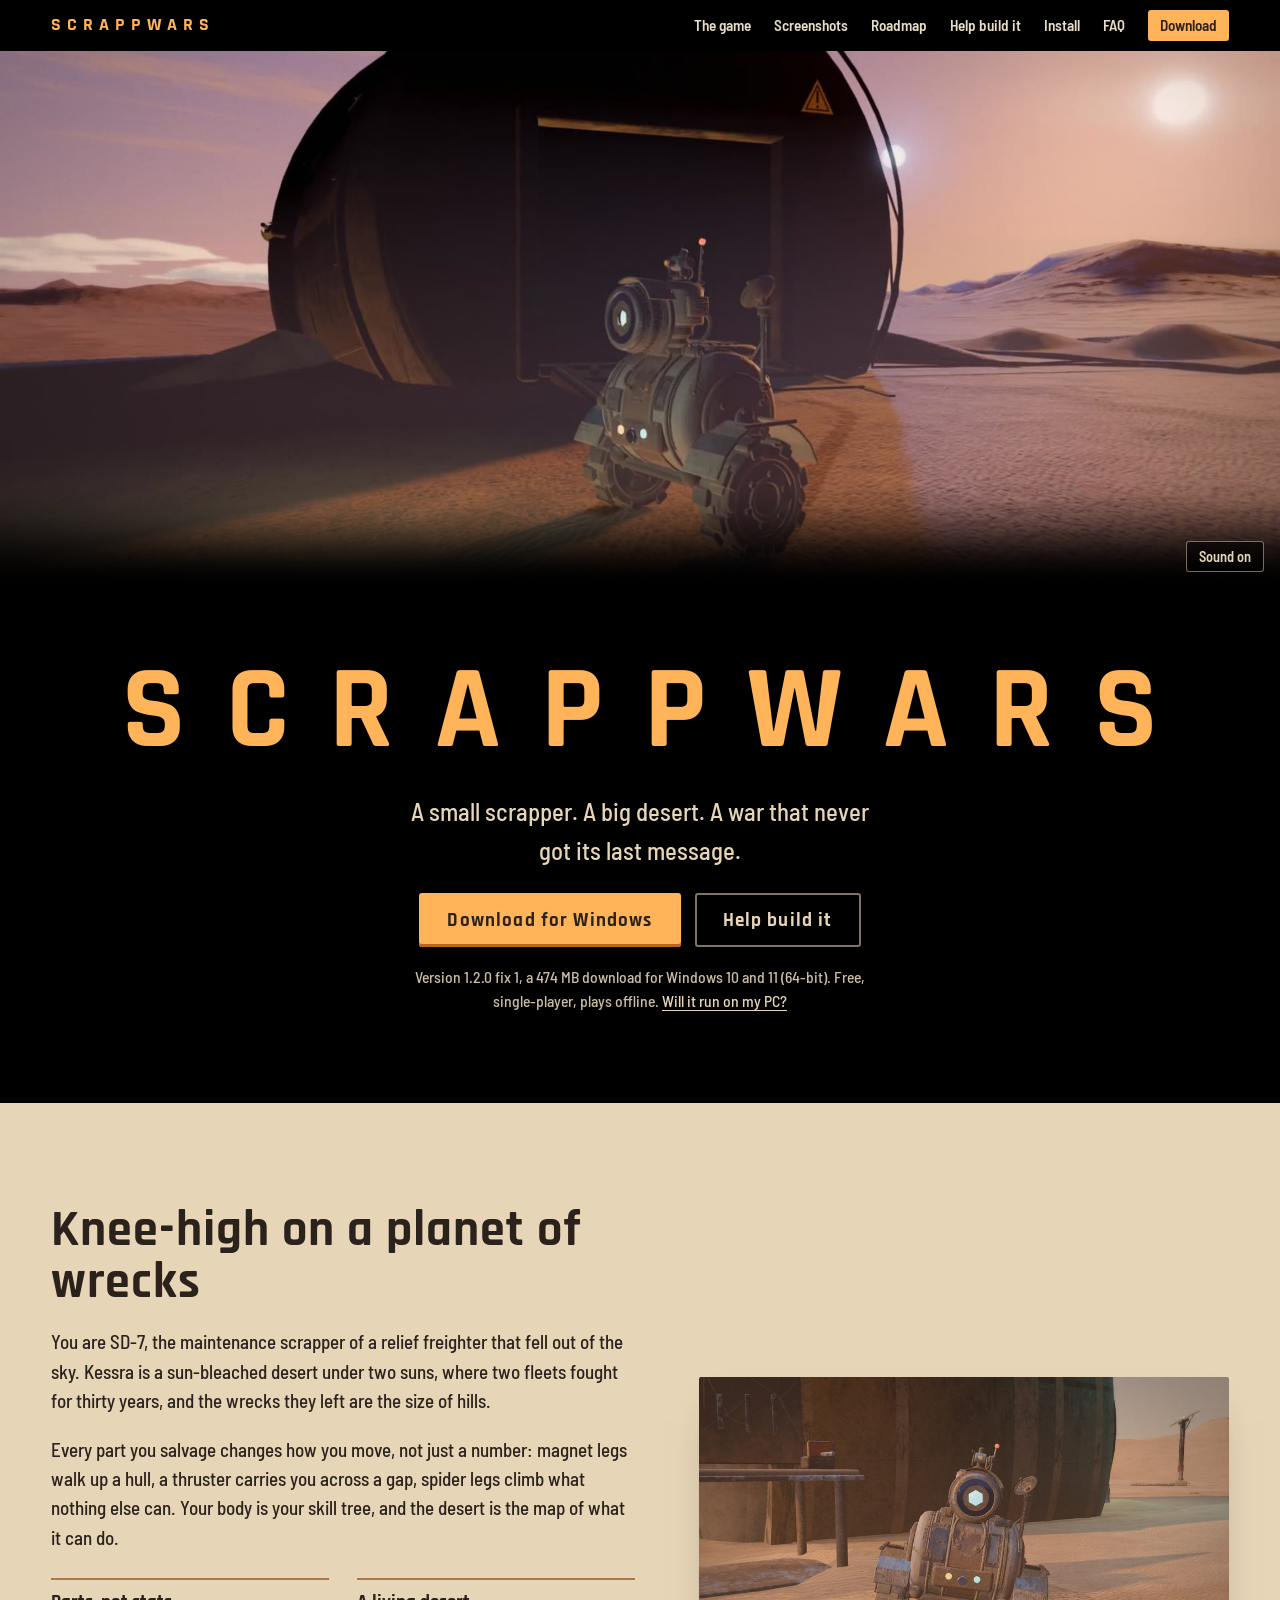
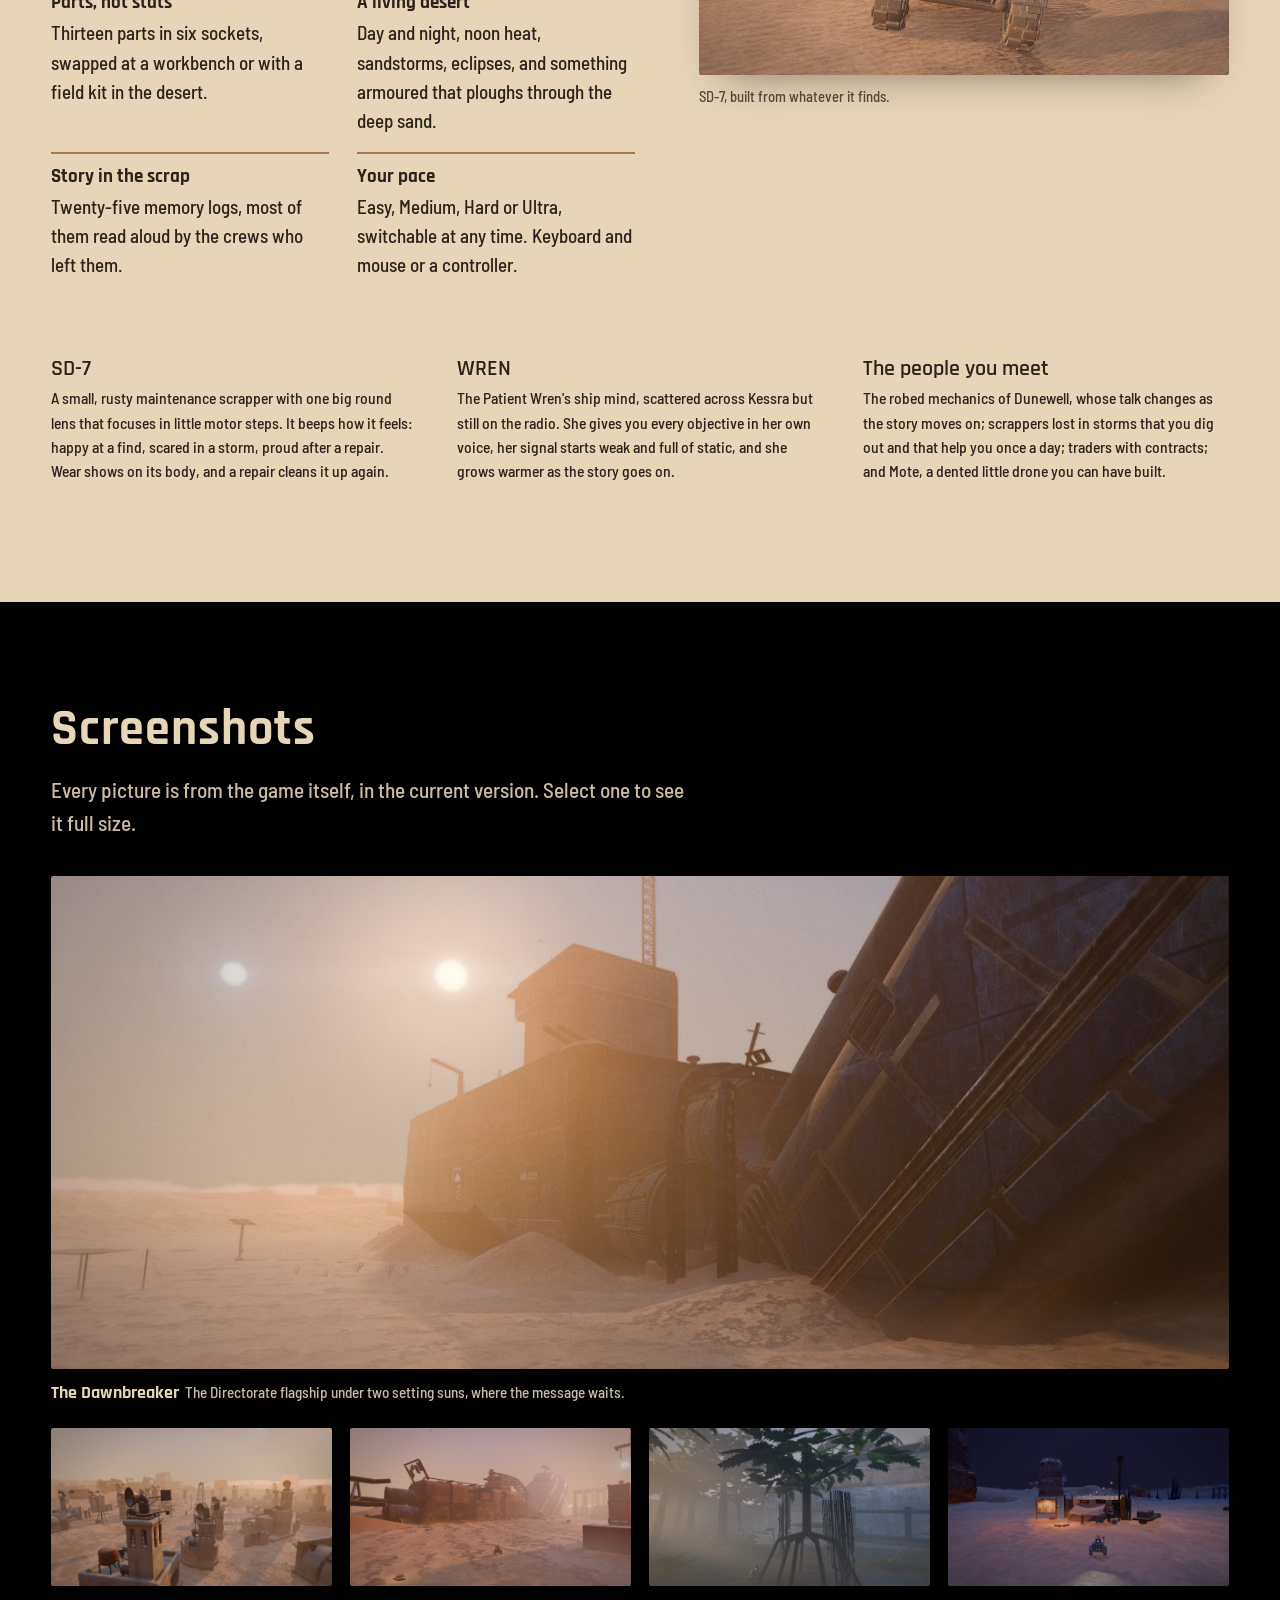
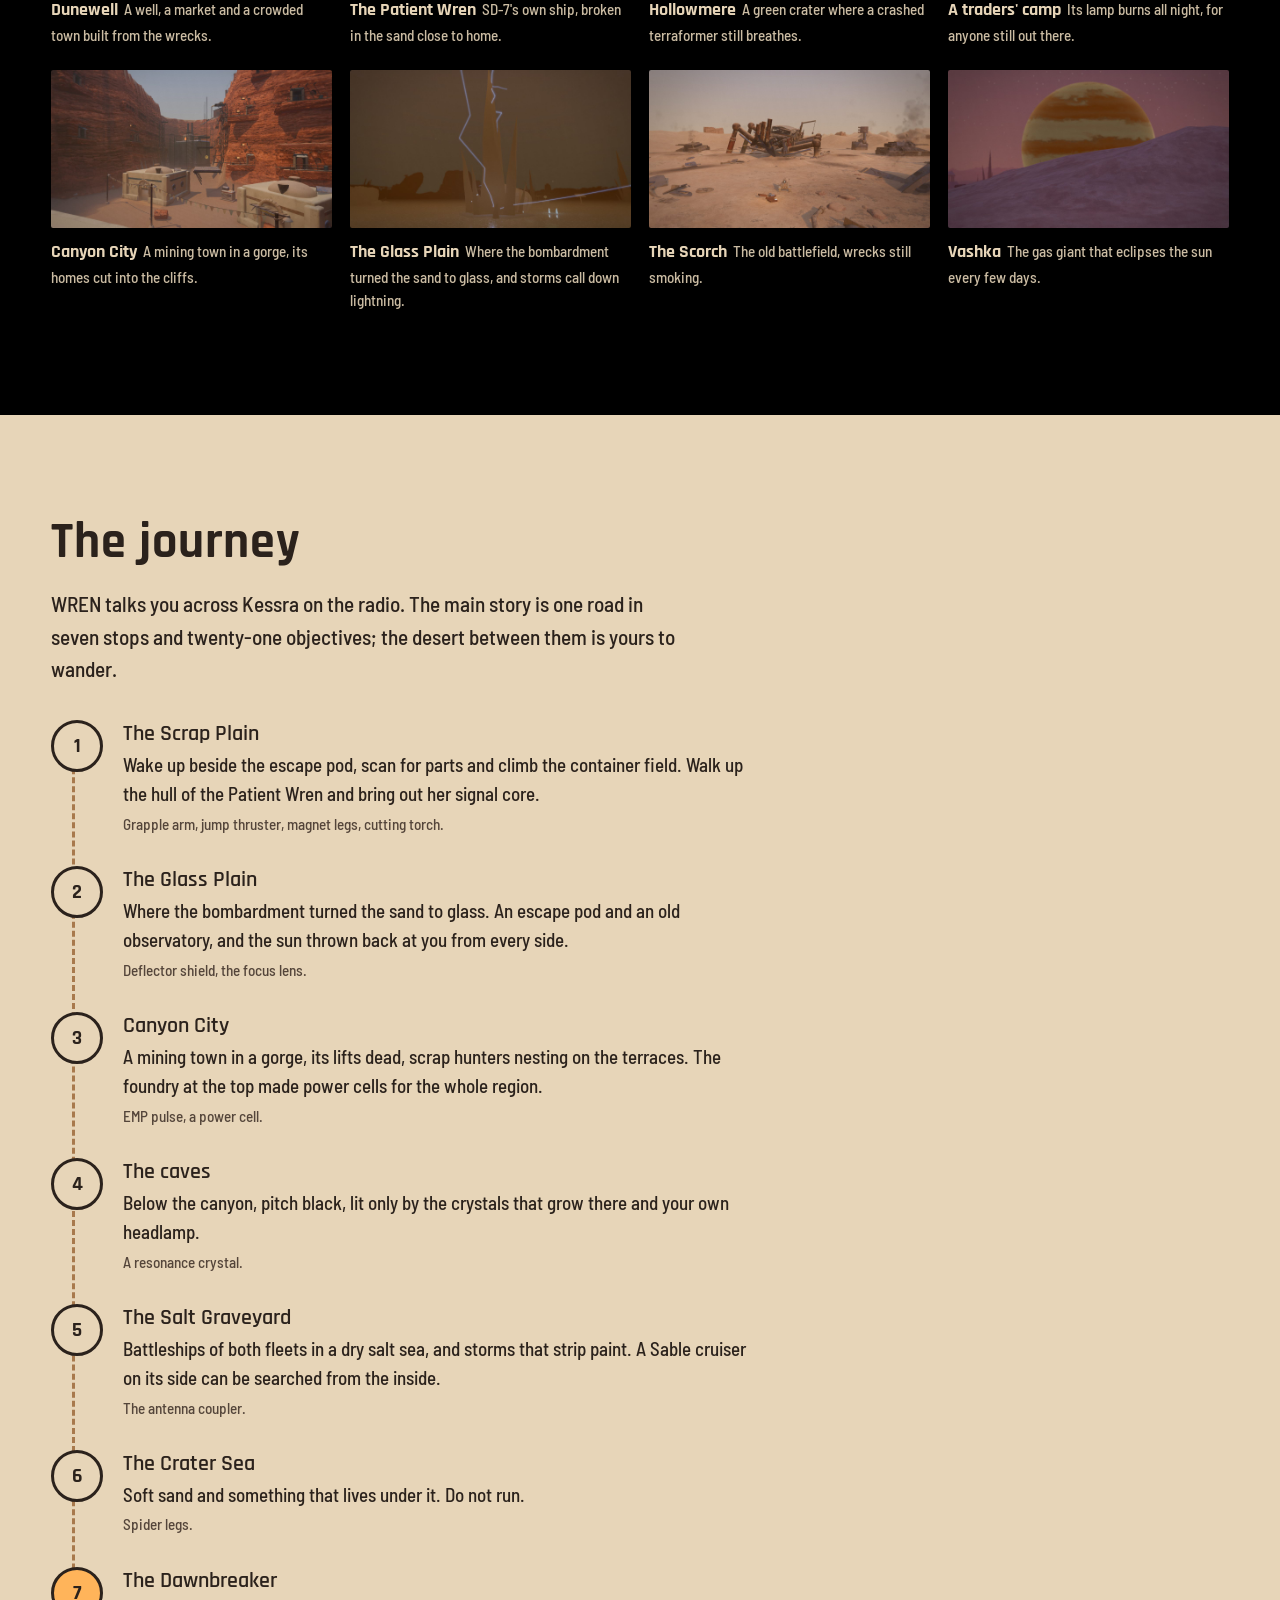
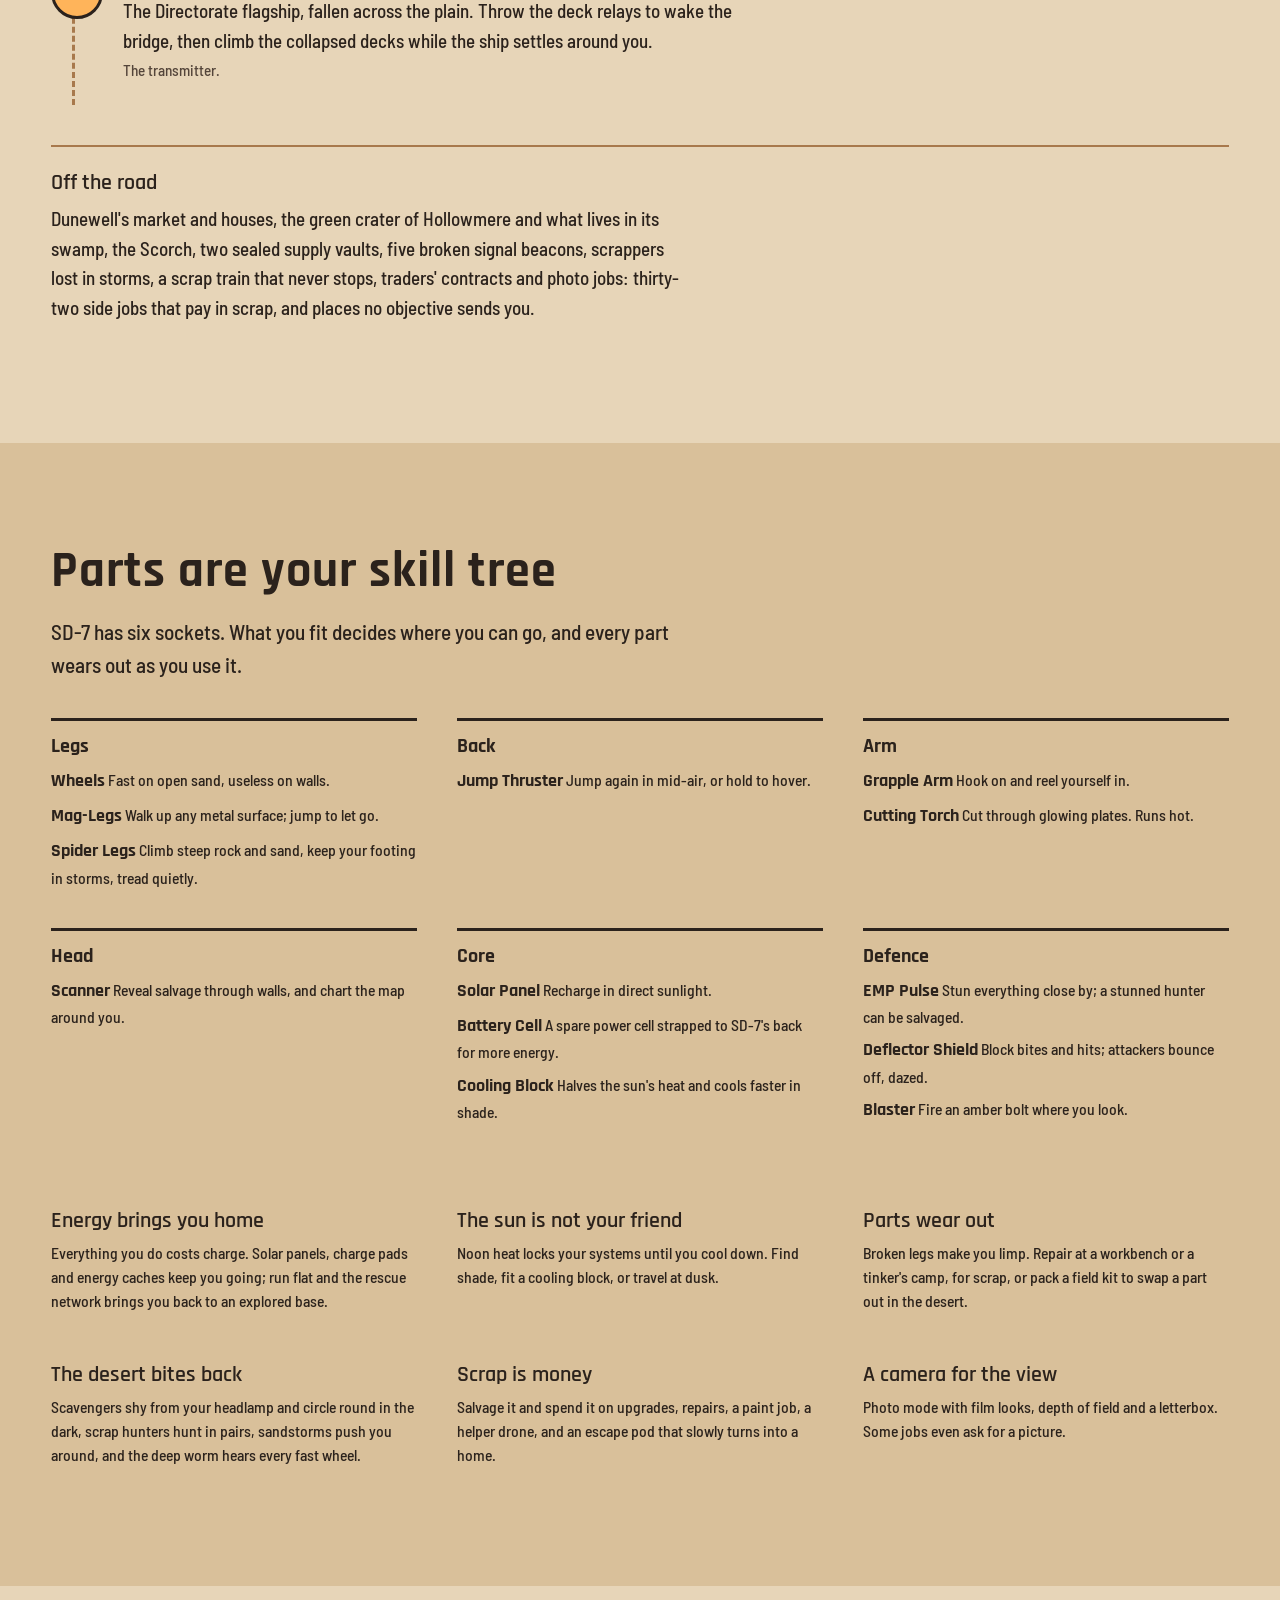
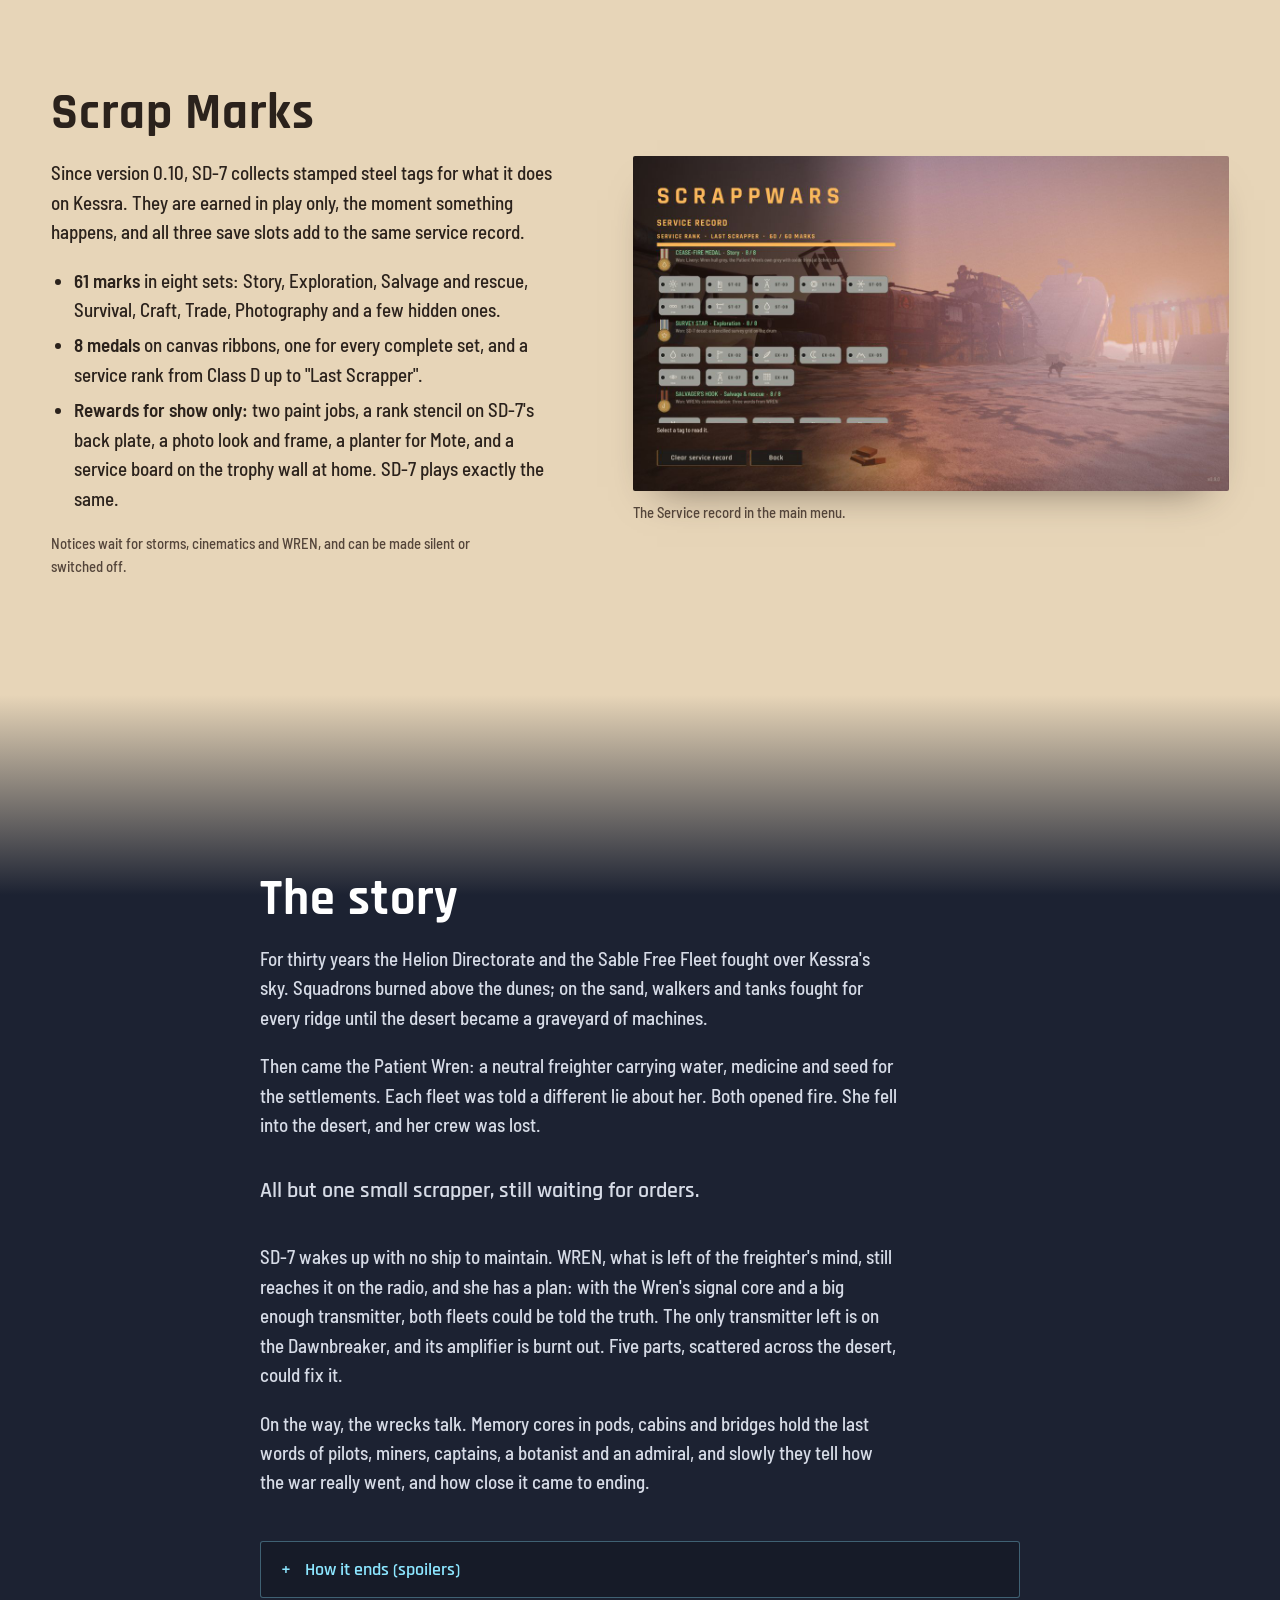
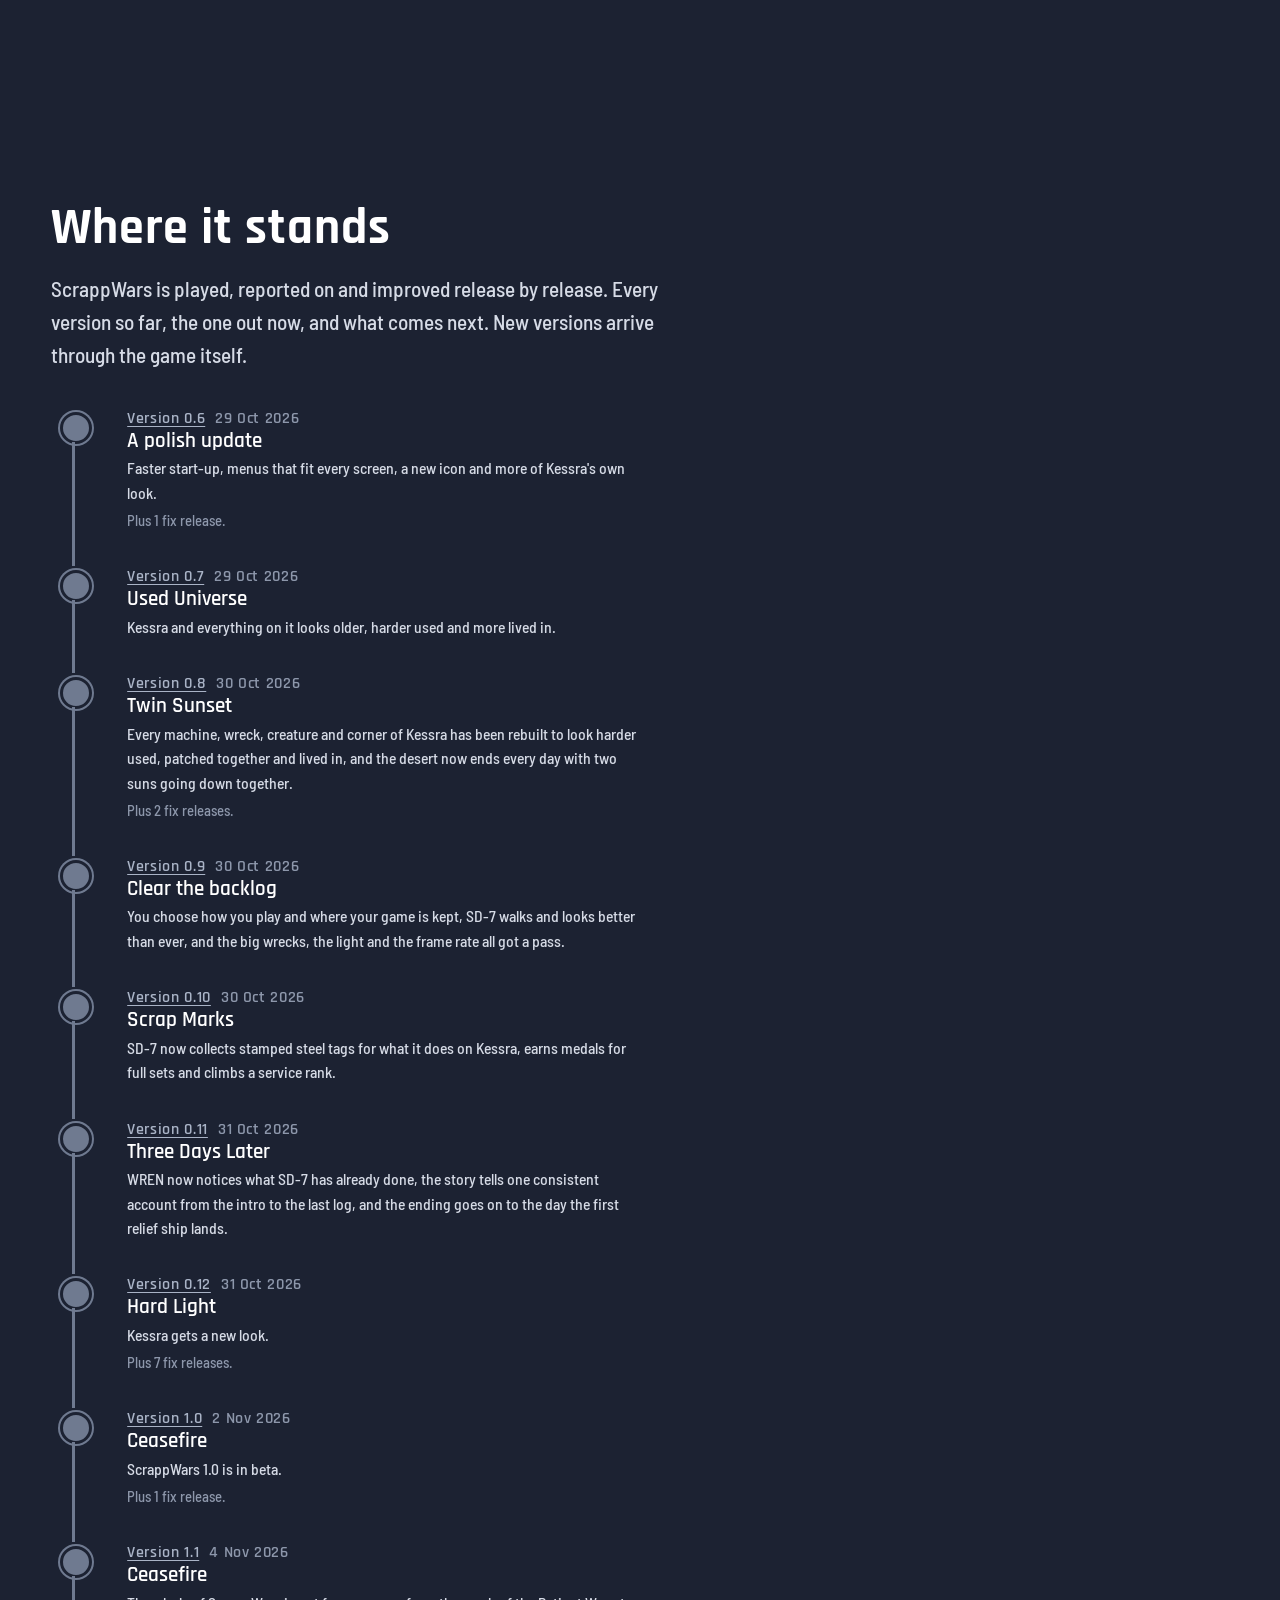
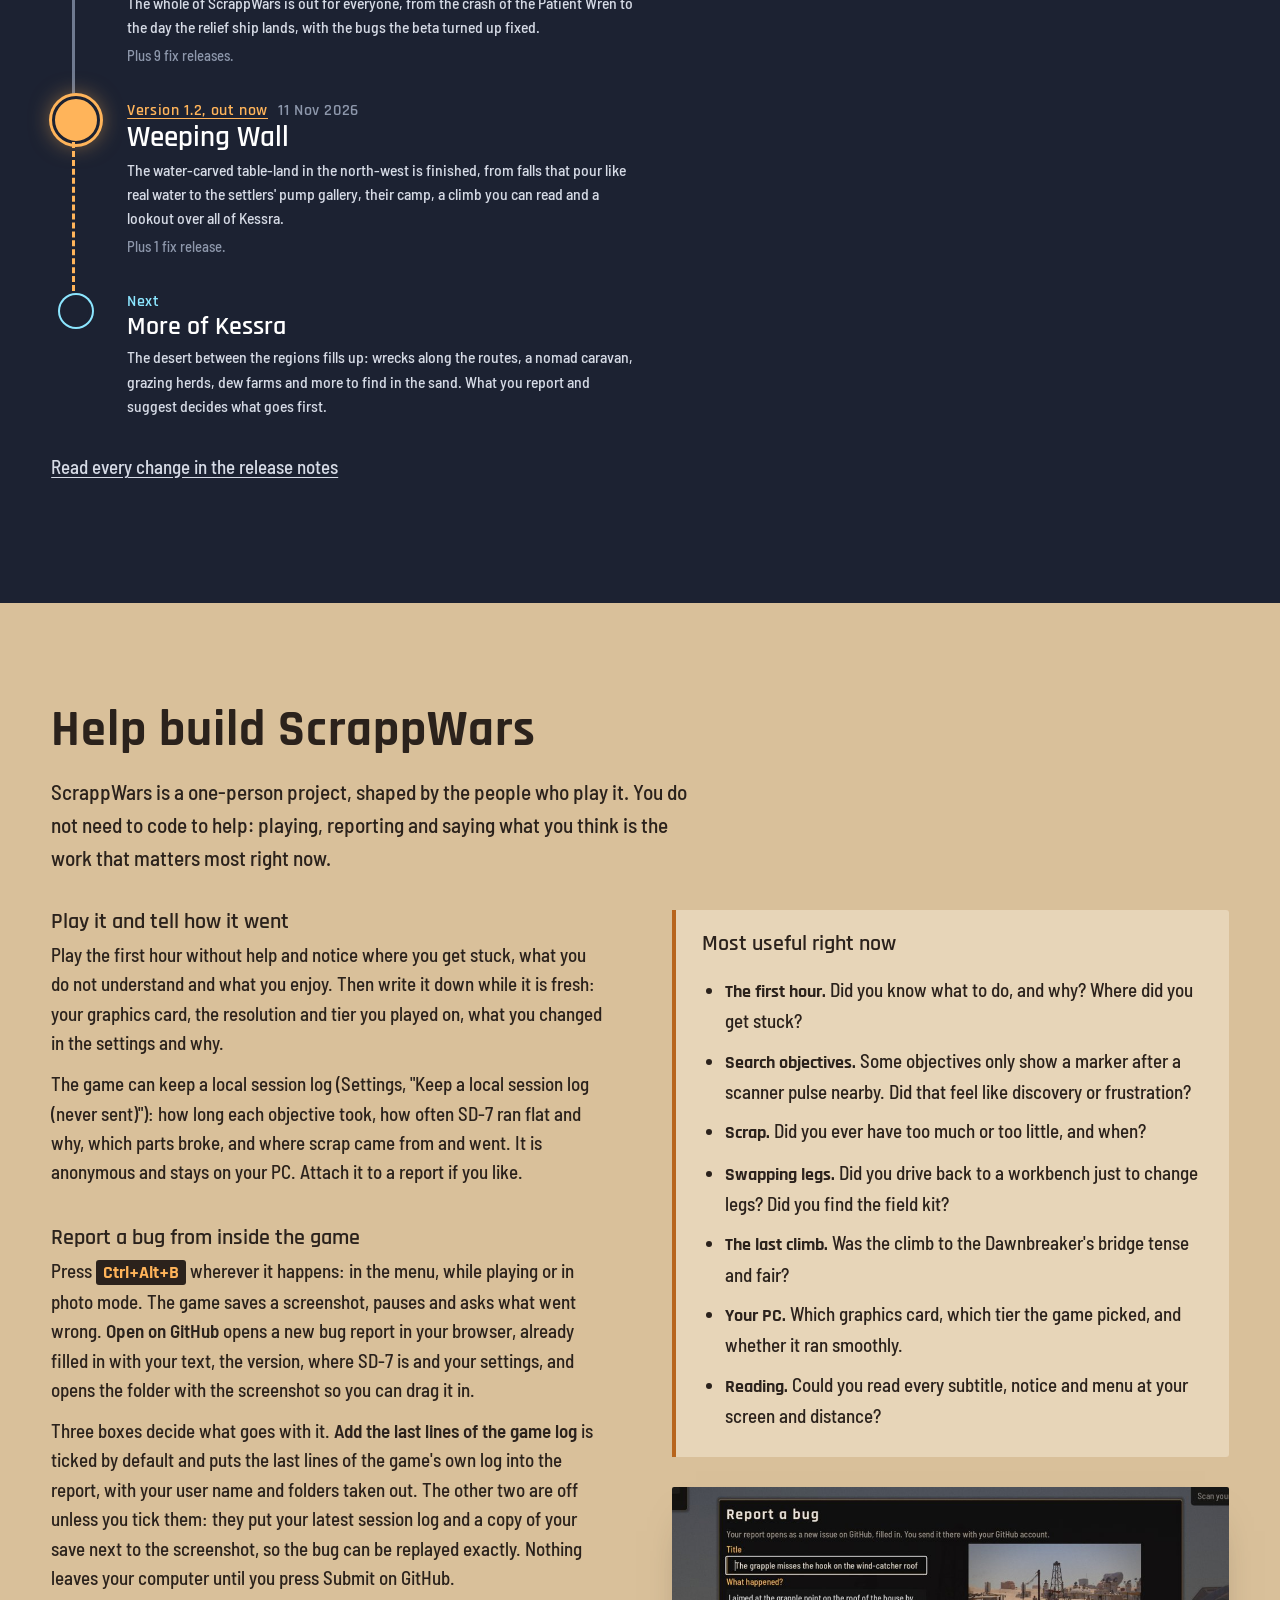
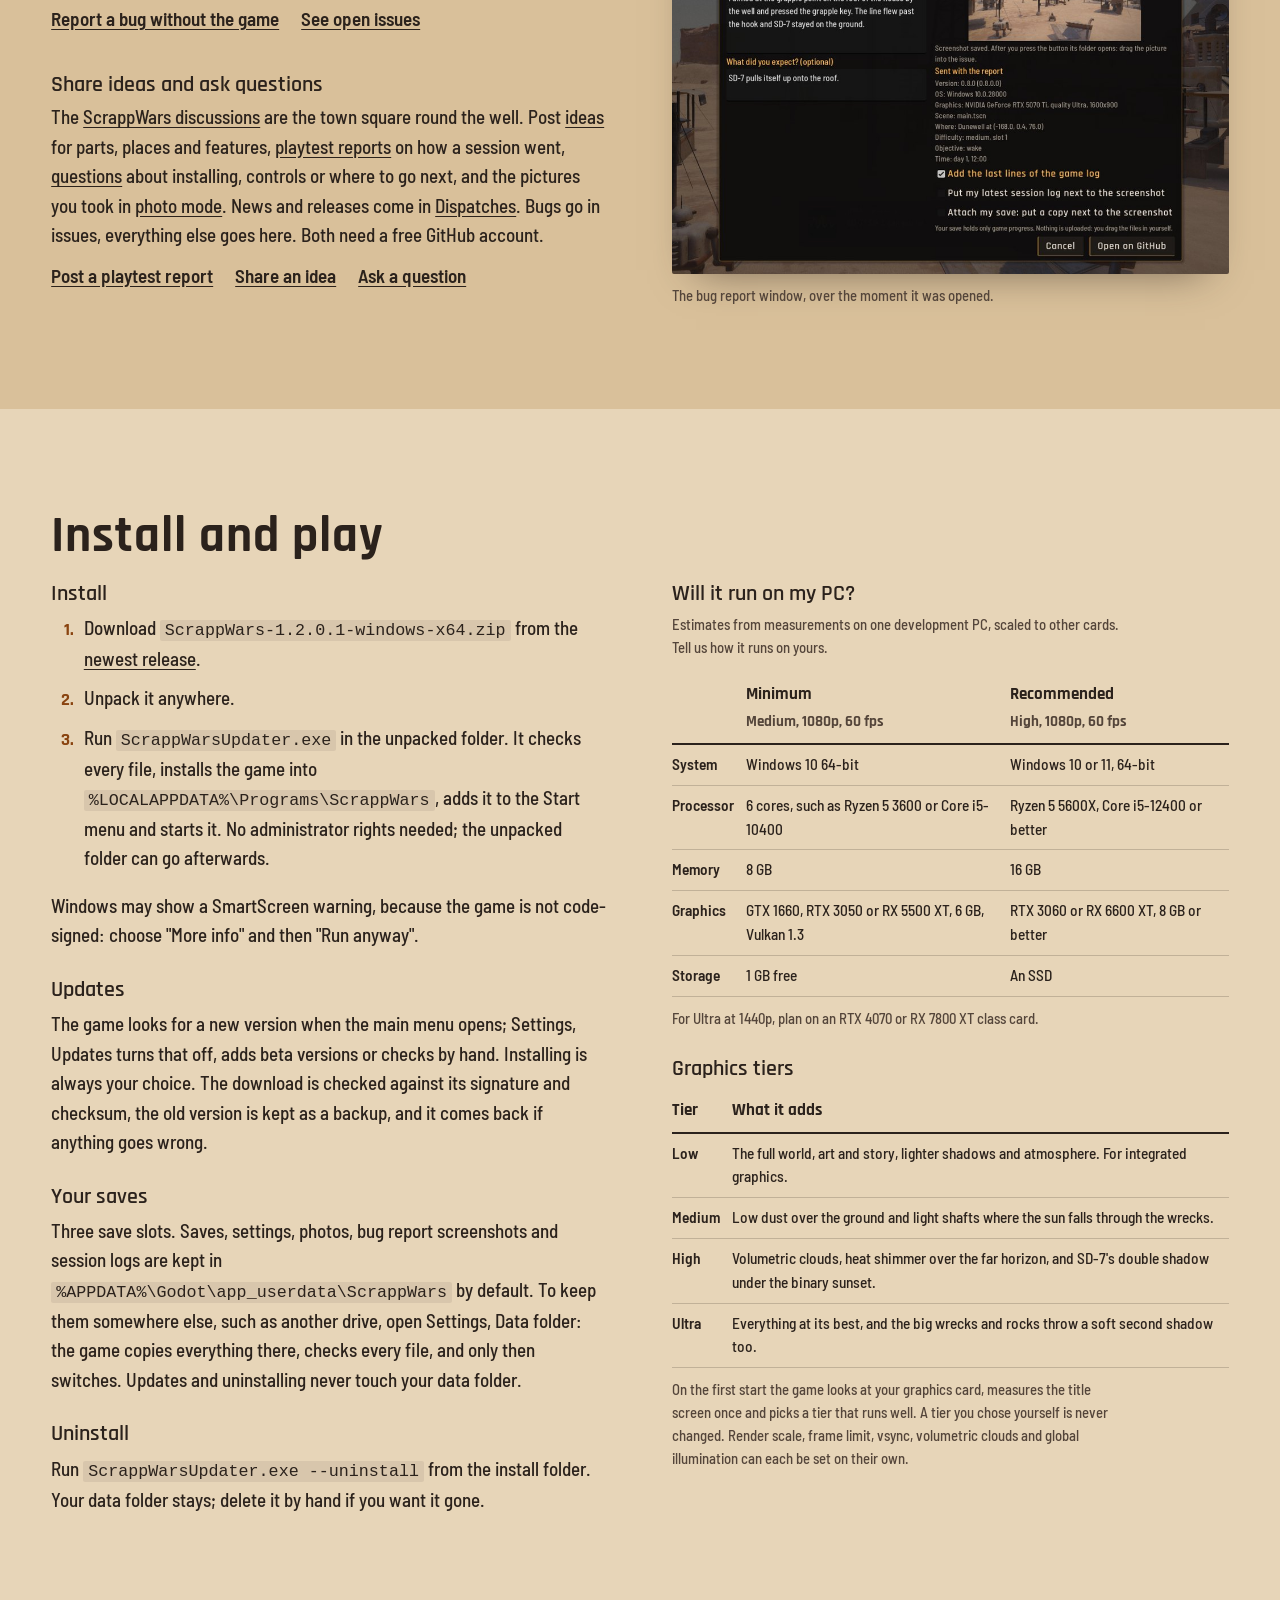
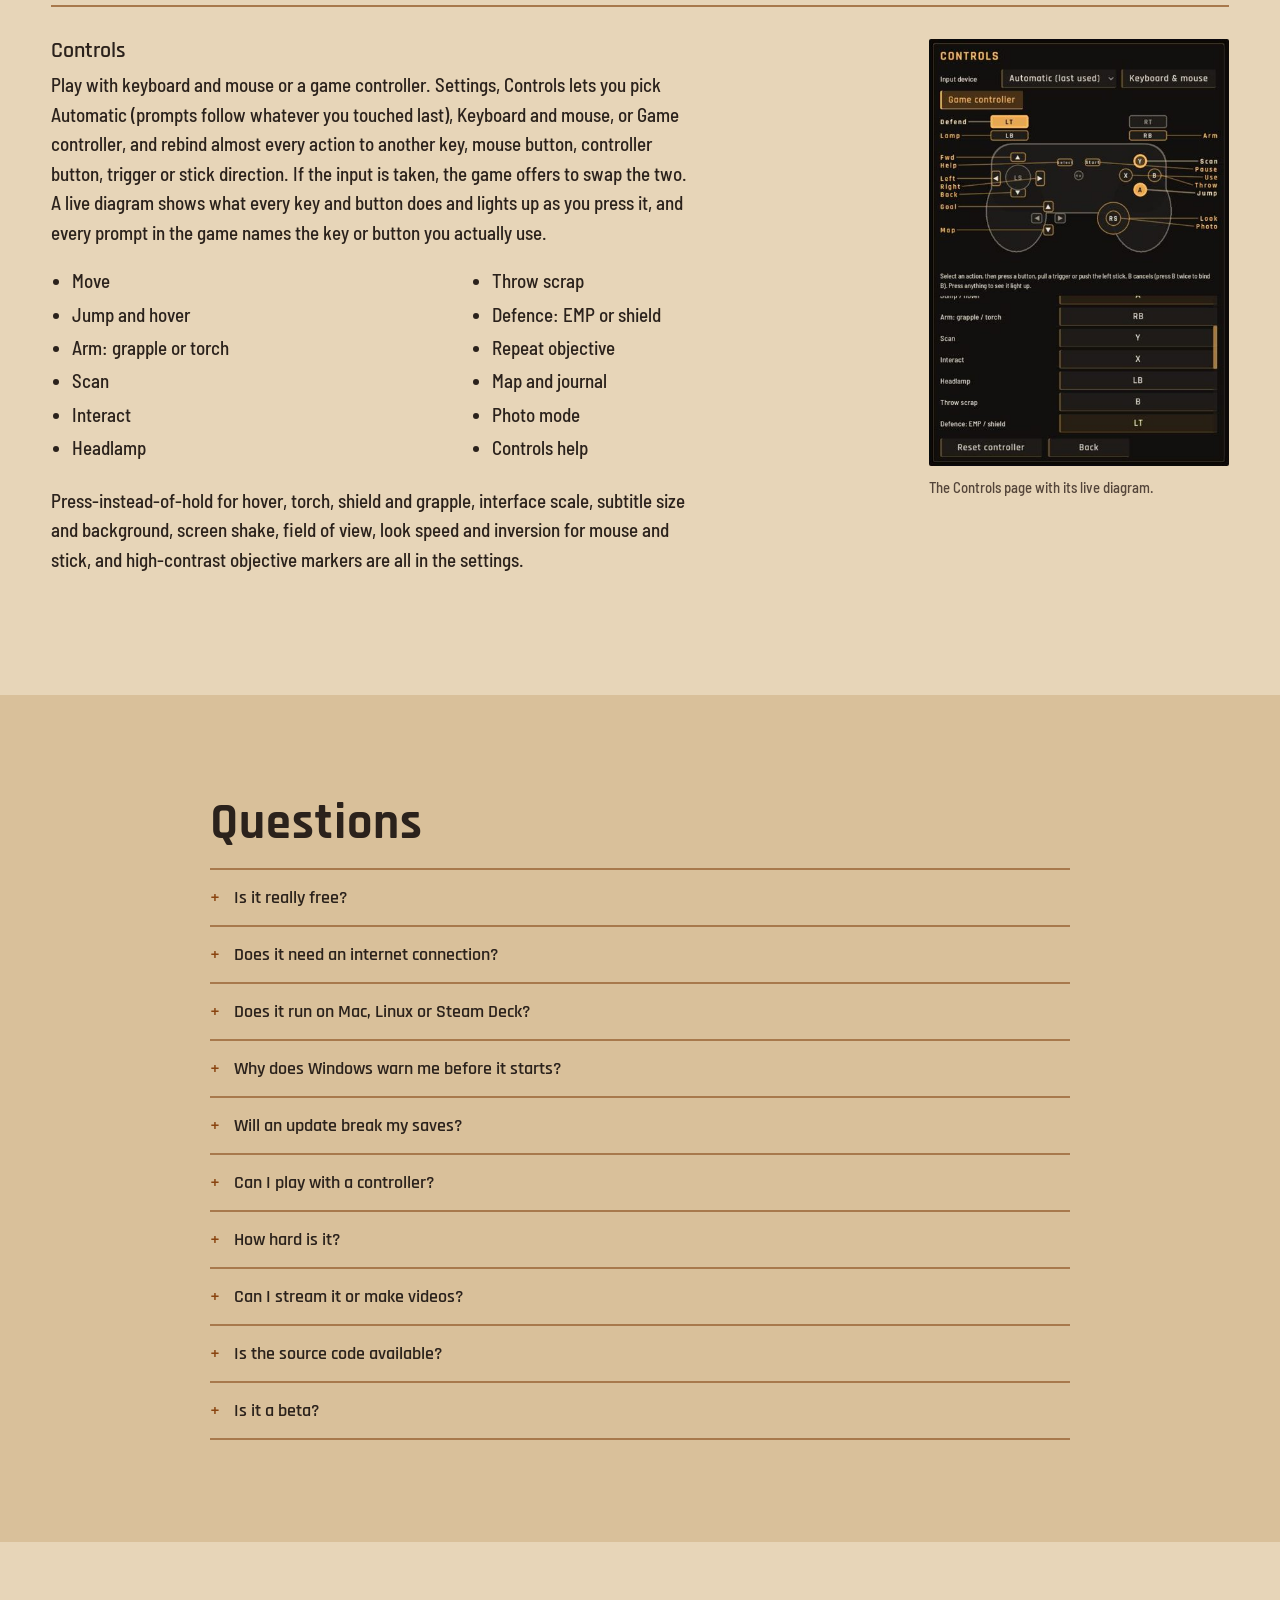
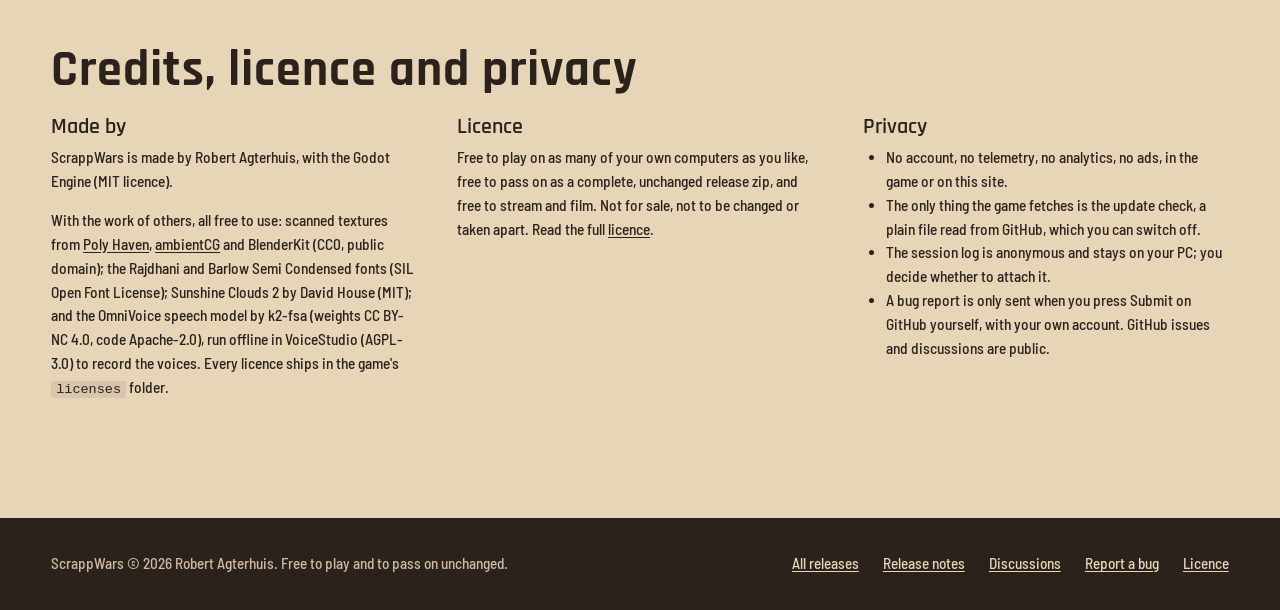
==== commit b4788361: "ScrappWars 1.2.0.1: release notes and website" ====
--- a/docs/index.html
+++ b/docs/index.html
@@ -328,7 +328,7 @@
 				<a class="button" href="https://github.com/RobertAgterhuis/Game-ScrappWars/releases/latest">Download for Windows</a>
 				<a class="button quiet" href="#help">Help build it</a>
 			</div>
-			<p class="meta">Version 1.2.0, a 474 MB download for Windows 10 and 11 (64-bit). Free, single-player, plays offline. <a href="#requirements">Will it run on my PC?</a></p>
+			<p class="meta">Version 1.2.0 fix 1, a 474 MB download for Windows 10 and 11 (64-bit). Free, single-player, plays offline. <a href="#requirements">Will it run on my PC?</a></p>
 		</div>
 	</div>
 
@@ -503,9 +503,9 @@
 			<p class="lead">ScrappWars is played, reported on and improved release by release. Every version so far, the one out now, and what comes next. New versions arrive through the game itself.</p>
 			<ol class="track">
 				<li>
-					<p class="when"><a href="https://github.com/RobertAgterhuis/Game-ScrappWars/releases/tag/v0.6.0.0">Version 0.6</a><time datetime="2026-10-29">29 Oct 2026</time></p>
-					<h3>The first big update after release</h3>
-					<p>A full director&#39;s pass over the story, the play, the look and the controls.</p>
+					<p class="when"><a href="https://github.com/RobertAgterhuis/Game-ScrappWars/releases/tag/v0.6.0.1">Version 0.6</a><time datetime="2026-10-29">29 Oct 2026</time></p>
+					<h3>A polish update</h3>
+					<p>Faster start-up, menus that fit every screen, a new icon and more of Kessra&#39;s own look.</p>
 					<p class="fixes">Plus 1 fix release.</p>
 				</li>
 				<li>
@@ -556,6 +556,7 @@
 					<p class="when"><a href="https://github.com/RobertAgterhuis/Game-ScrappWars/releases/tag/v1.2.0.0">Version 1.2, out now</a><time datetime="2026-11-11">11 Nov 2026</time></p>
 					<h3>Weeping Wall</h3>
 					<p>The water-carved table-land in the north-west is finished, from falls that pour like real water to the settlers&#39; pump gallery, their camp, a climb you can read and a lookout over all of Kessra.</p>
+					<p class="fixes">Plus 1 fix release.</p>
 				</li>
 				<li class="next">
 					<p class="when">Next</p>
@@ -620,7 +621,7 @@
 				<div>
 					<h3>Install</h3>
 					<ol class="steps">
-						<li>Download <code>ScrappWars-1.2.0.0-windows-x64.zip</code> from the <a href="https://github.com/RobertAgterhuis/Game-ScrappWars/releases/latest">newest release</a>.</li>
+						<li>Download <code>ScrappWars-1.2.0.1-windows-x64.zip</code> from the <a href="https://github.com/RobertAgterhuis/Game-ScrappWars/releases/latest">newest release</a>.</li>
 						<li>Unpack it anywhere.</li>
 						<li>Run <code>ScrappWarsUpdater.exe</code> in the unpacked folder. It checks every file, installs the game into <code>%LOCALAPPDATA%\Programs\ScrappWars</code>, adds it to the Start menu and starts it. No administrator rights needed; the unpacked folder can go afterwards.</li>
 					</ol>
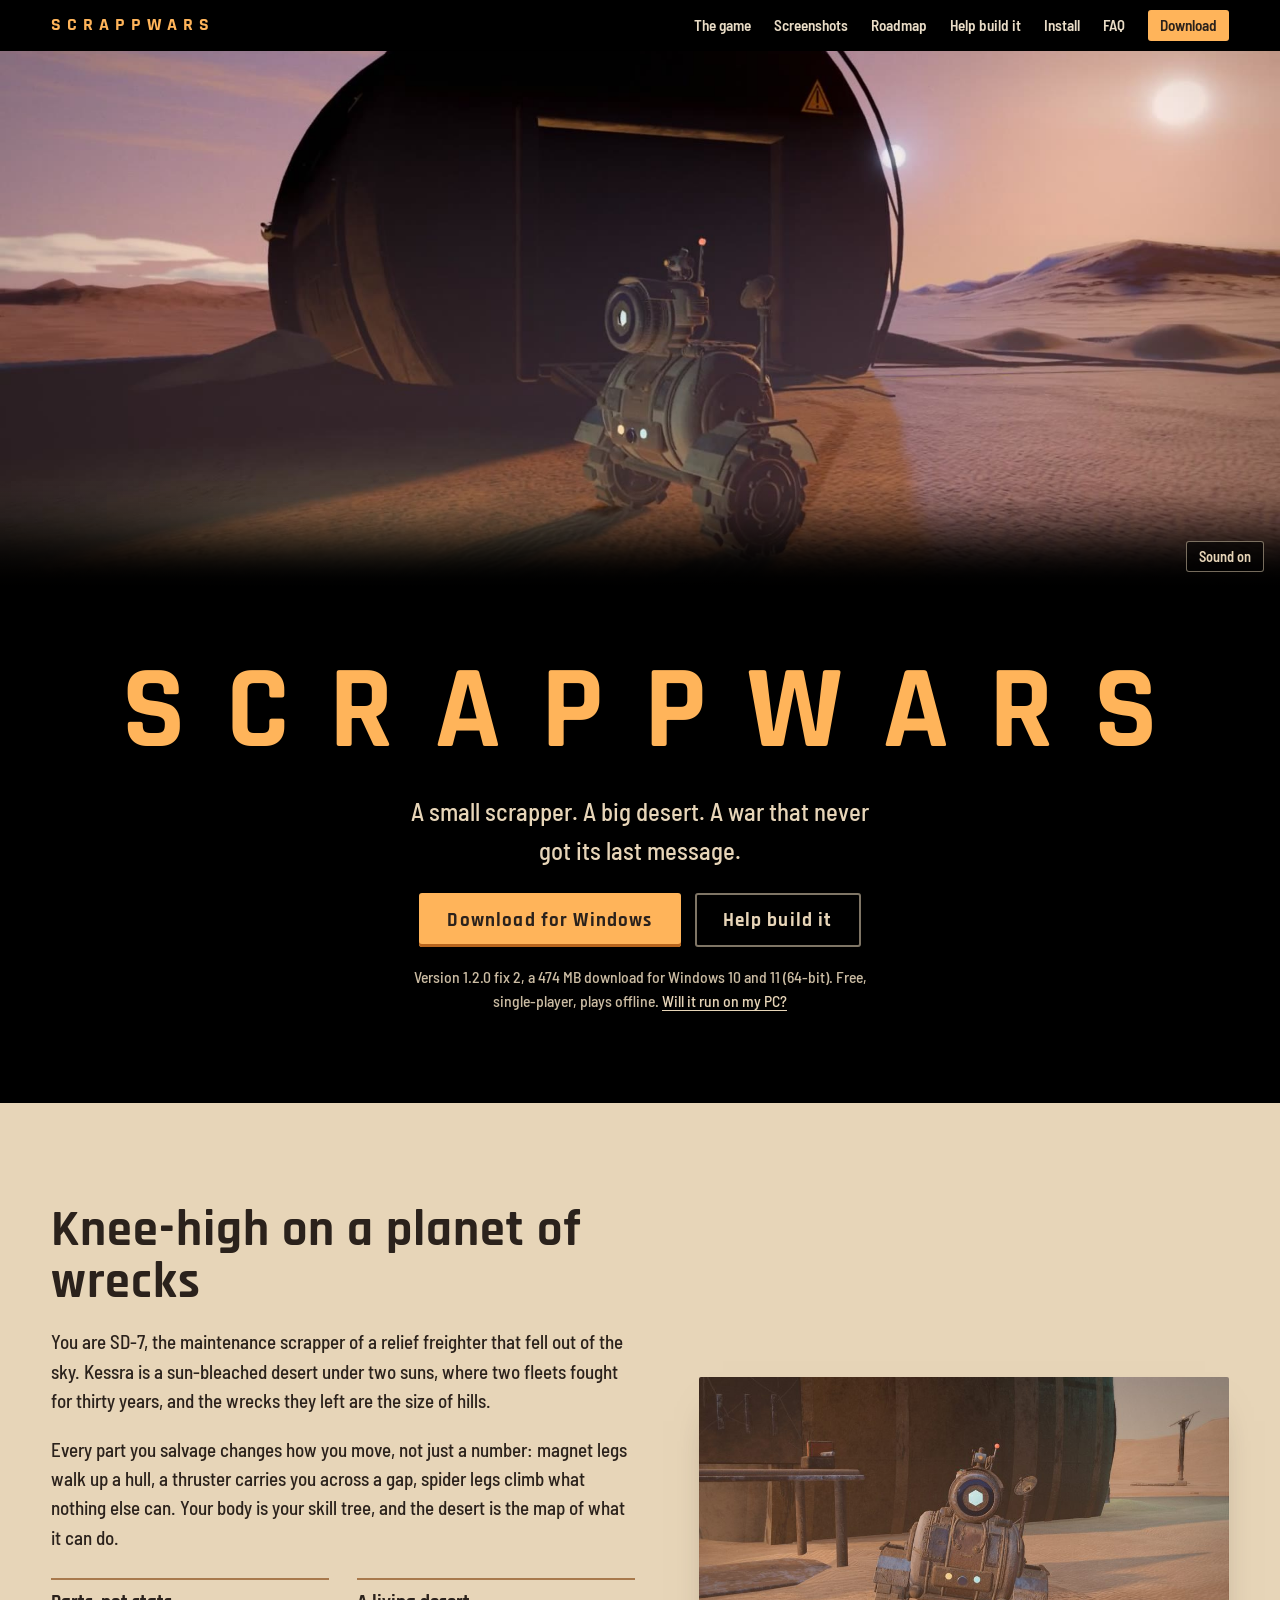
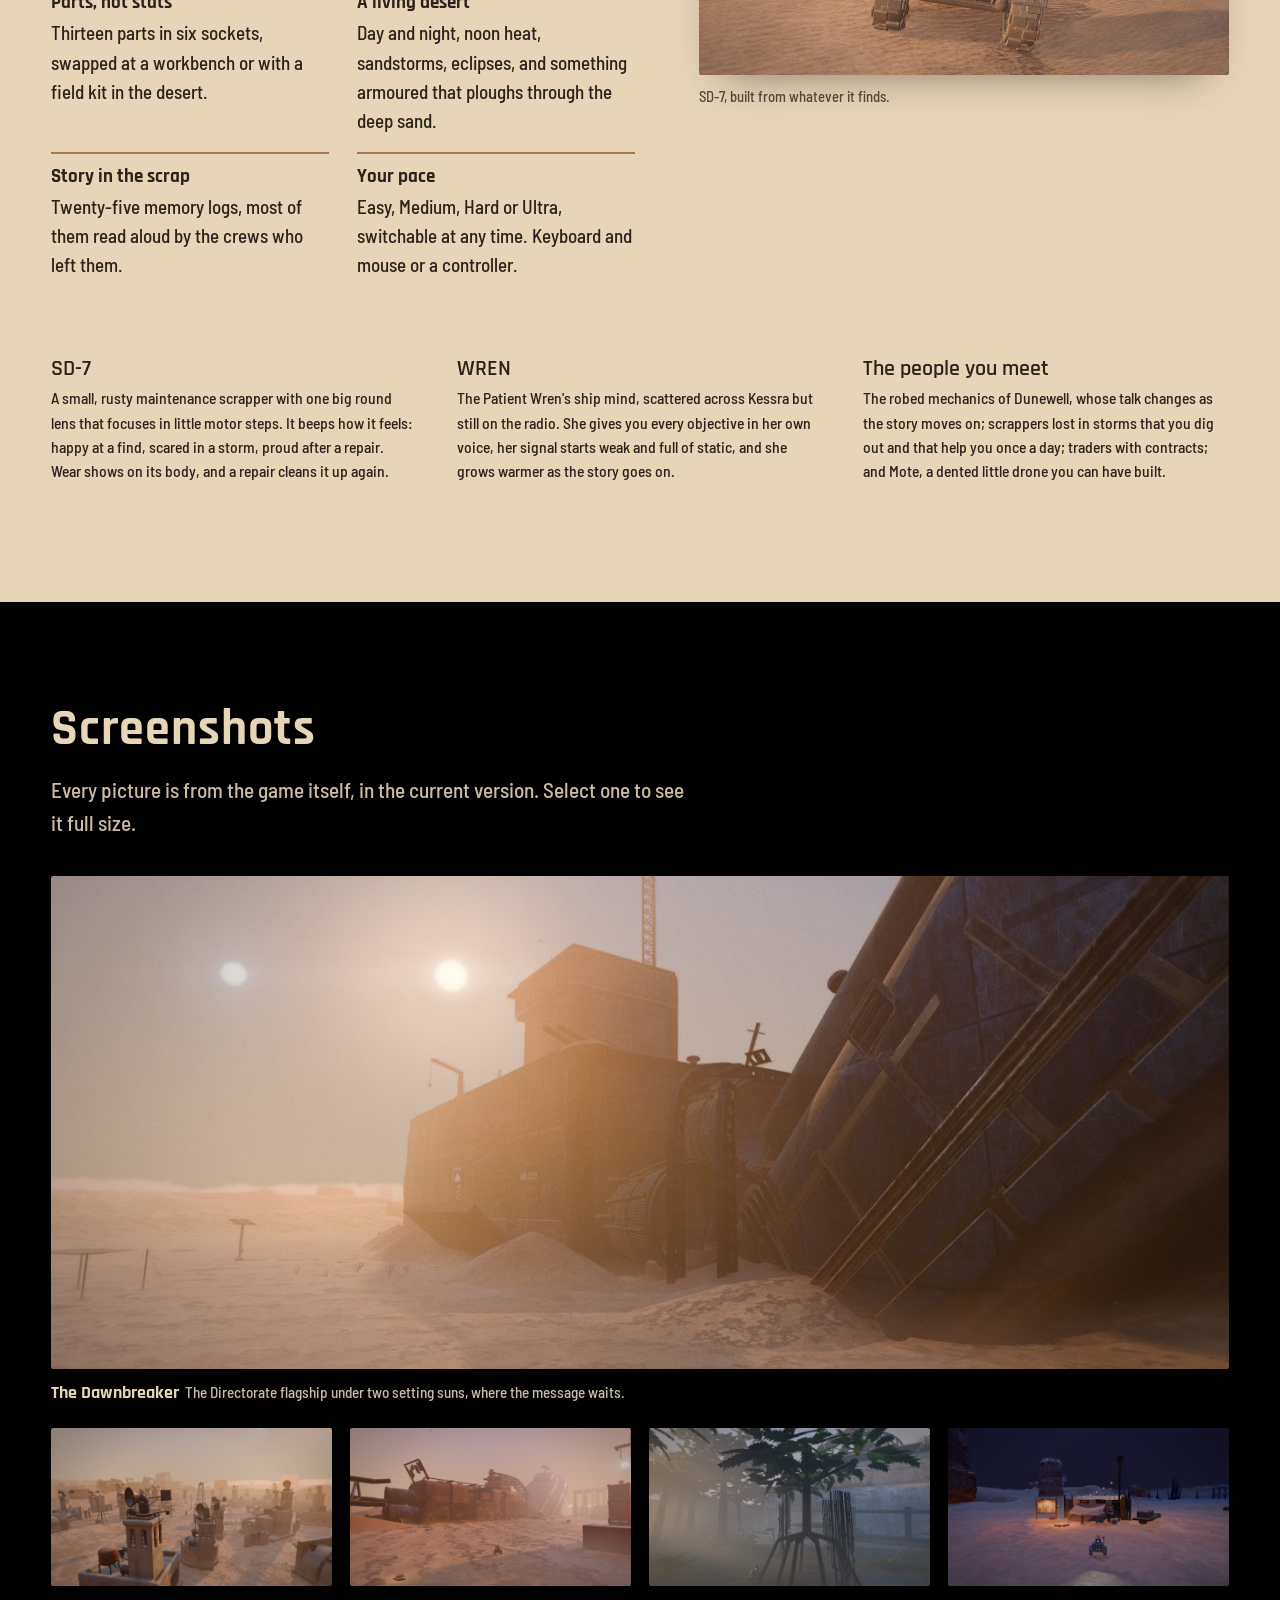
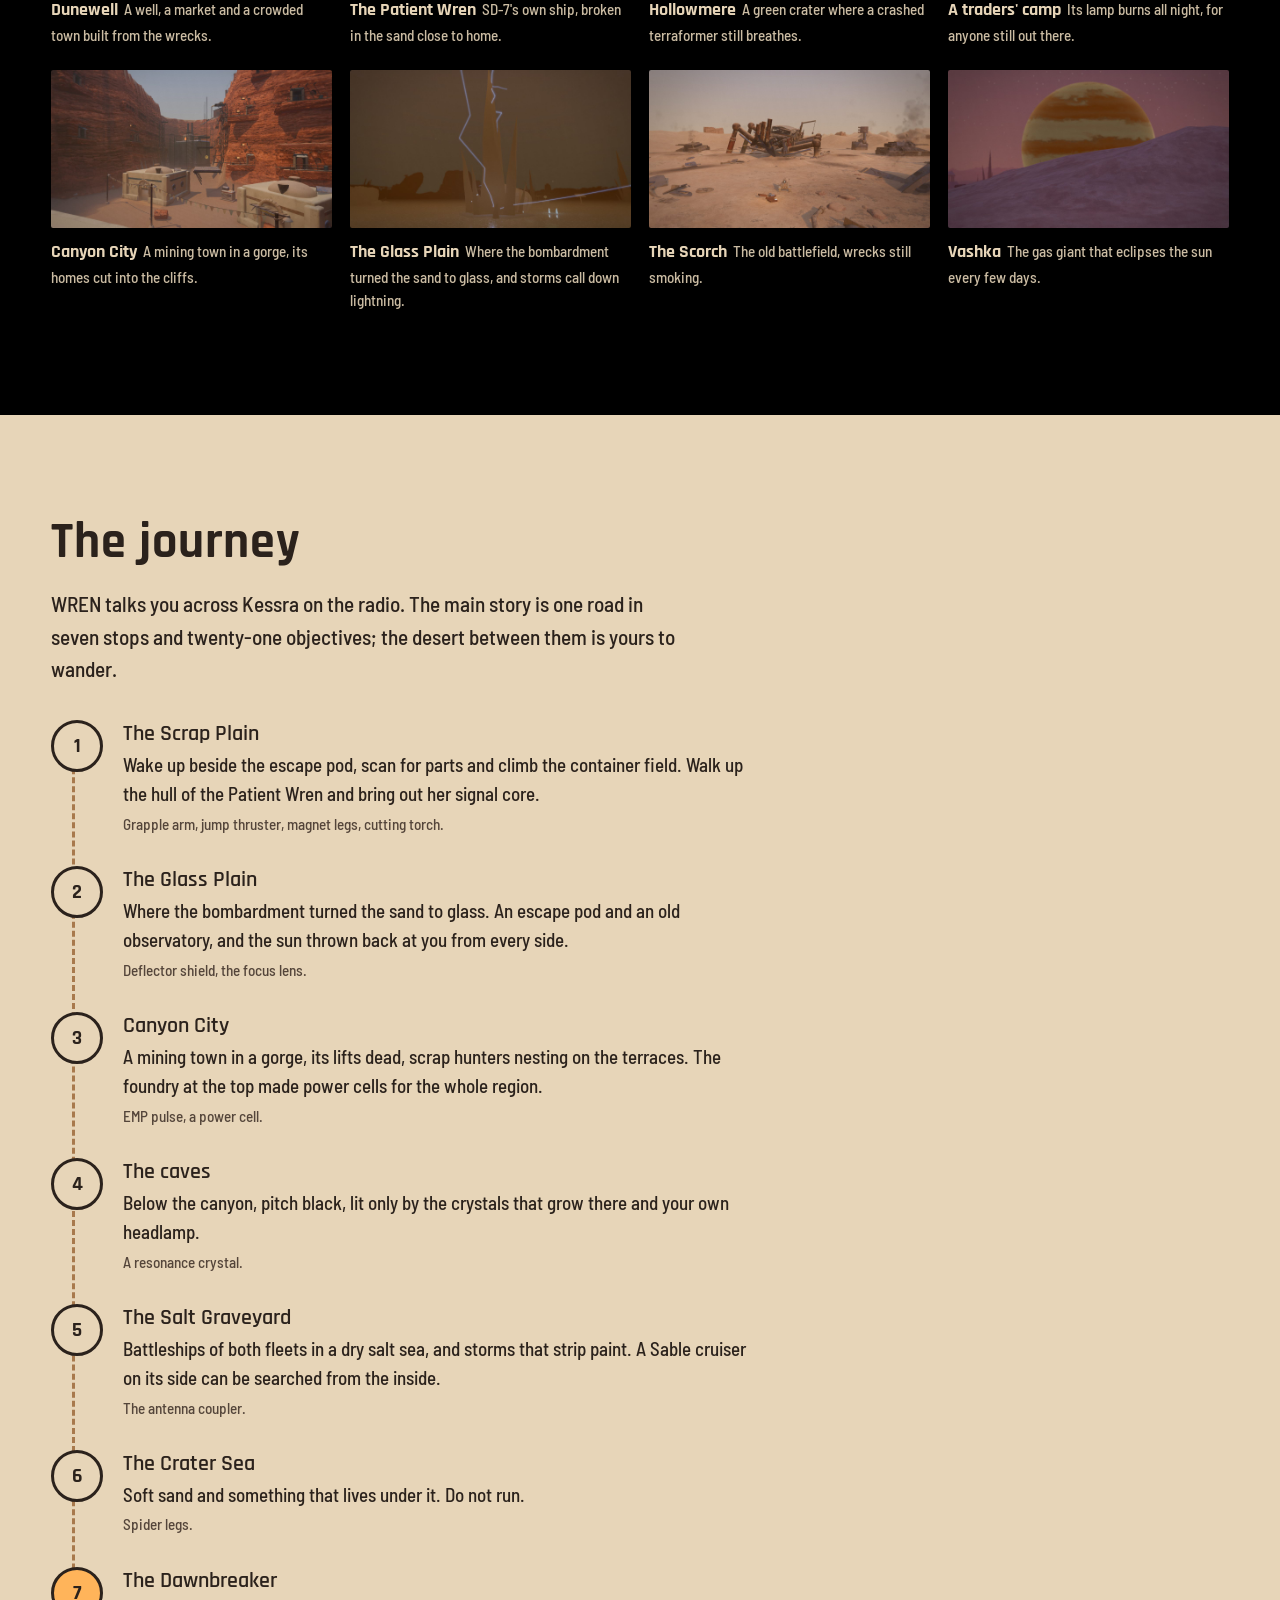
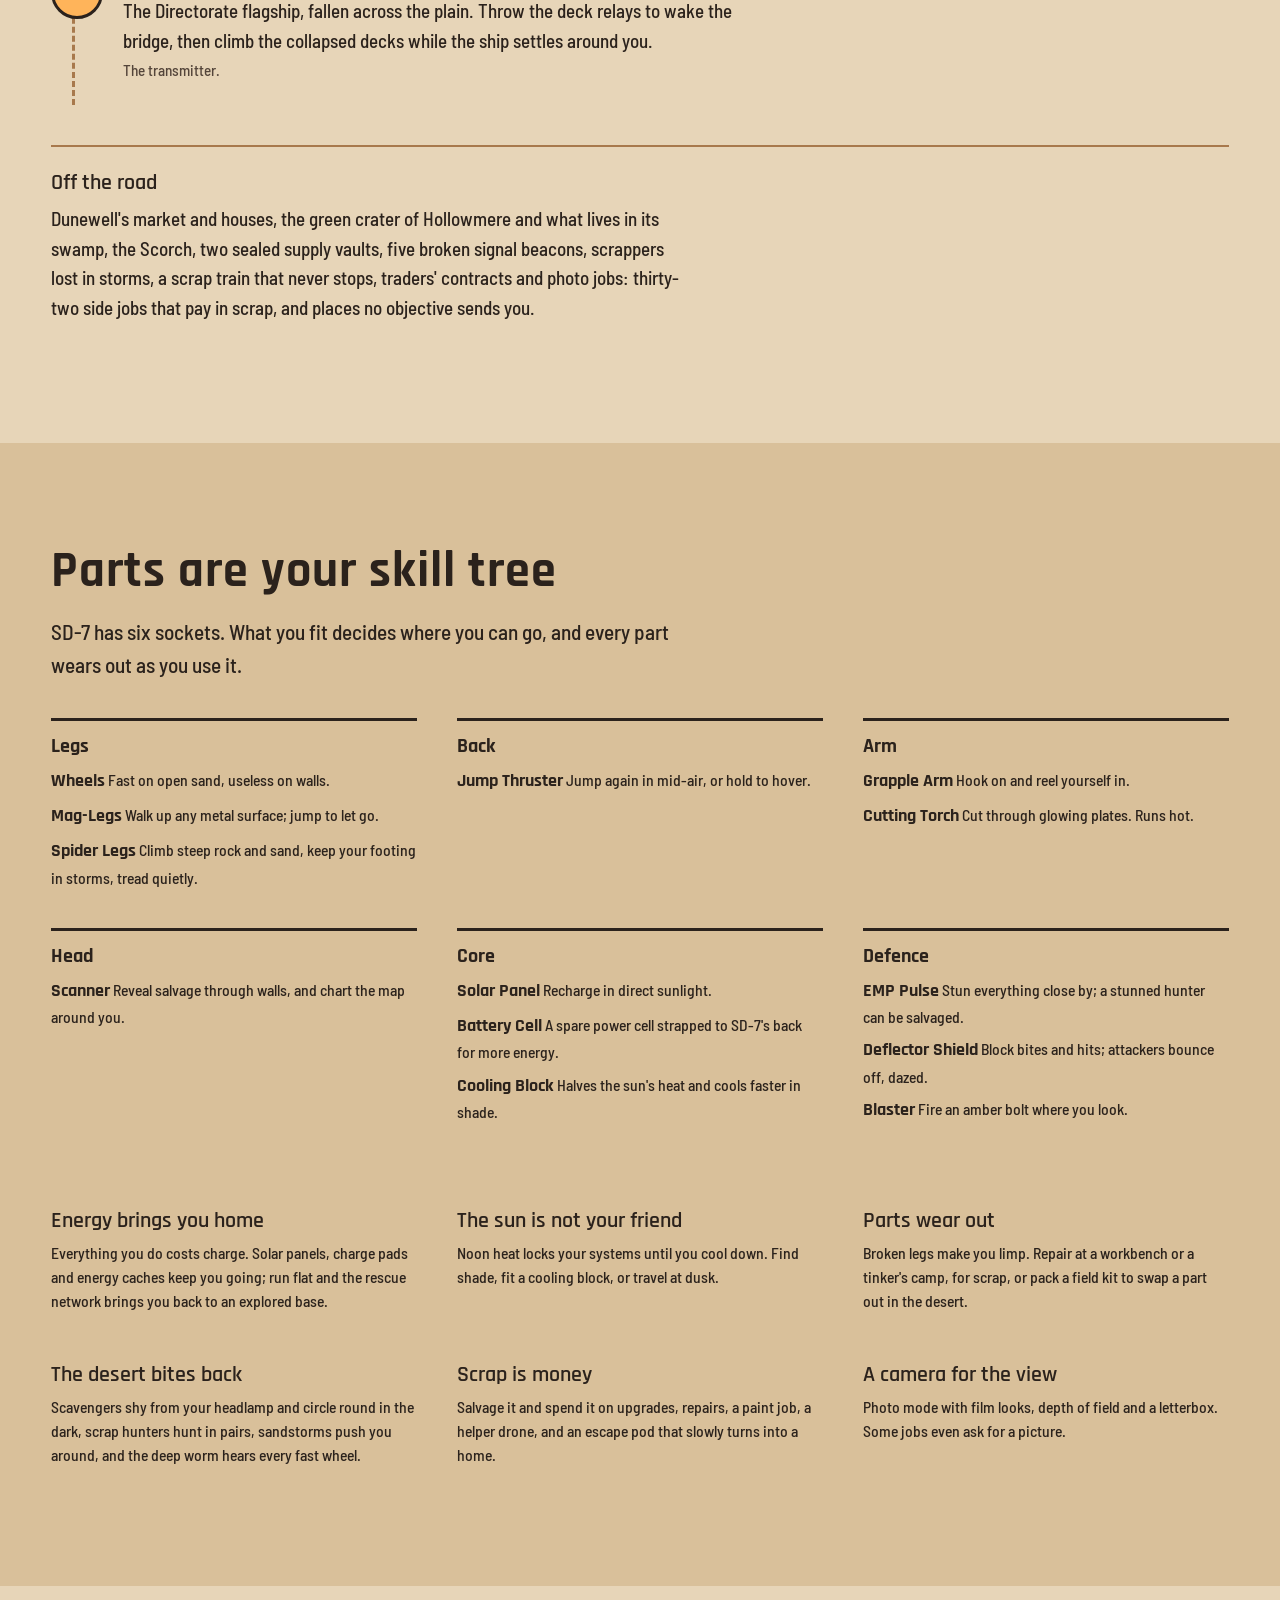
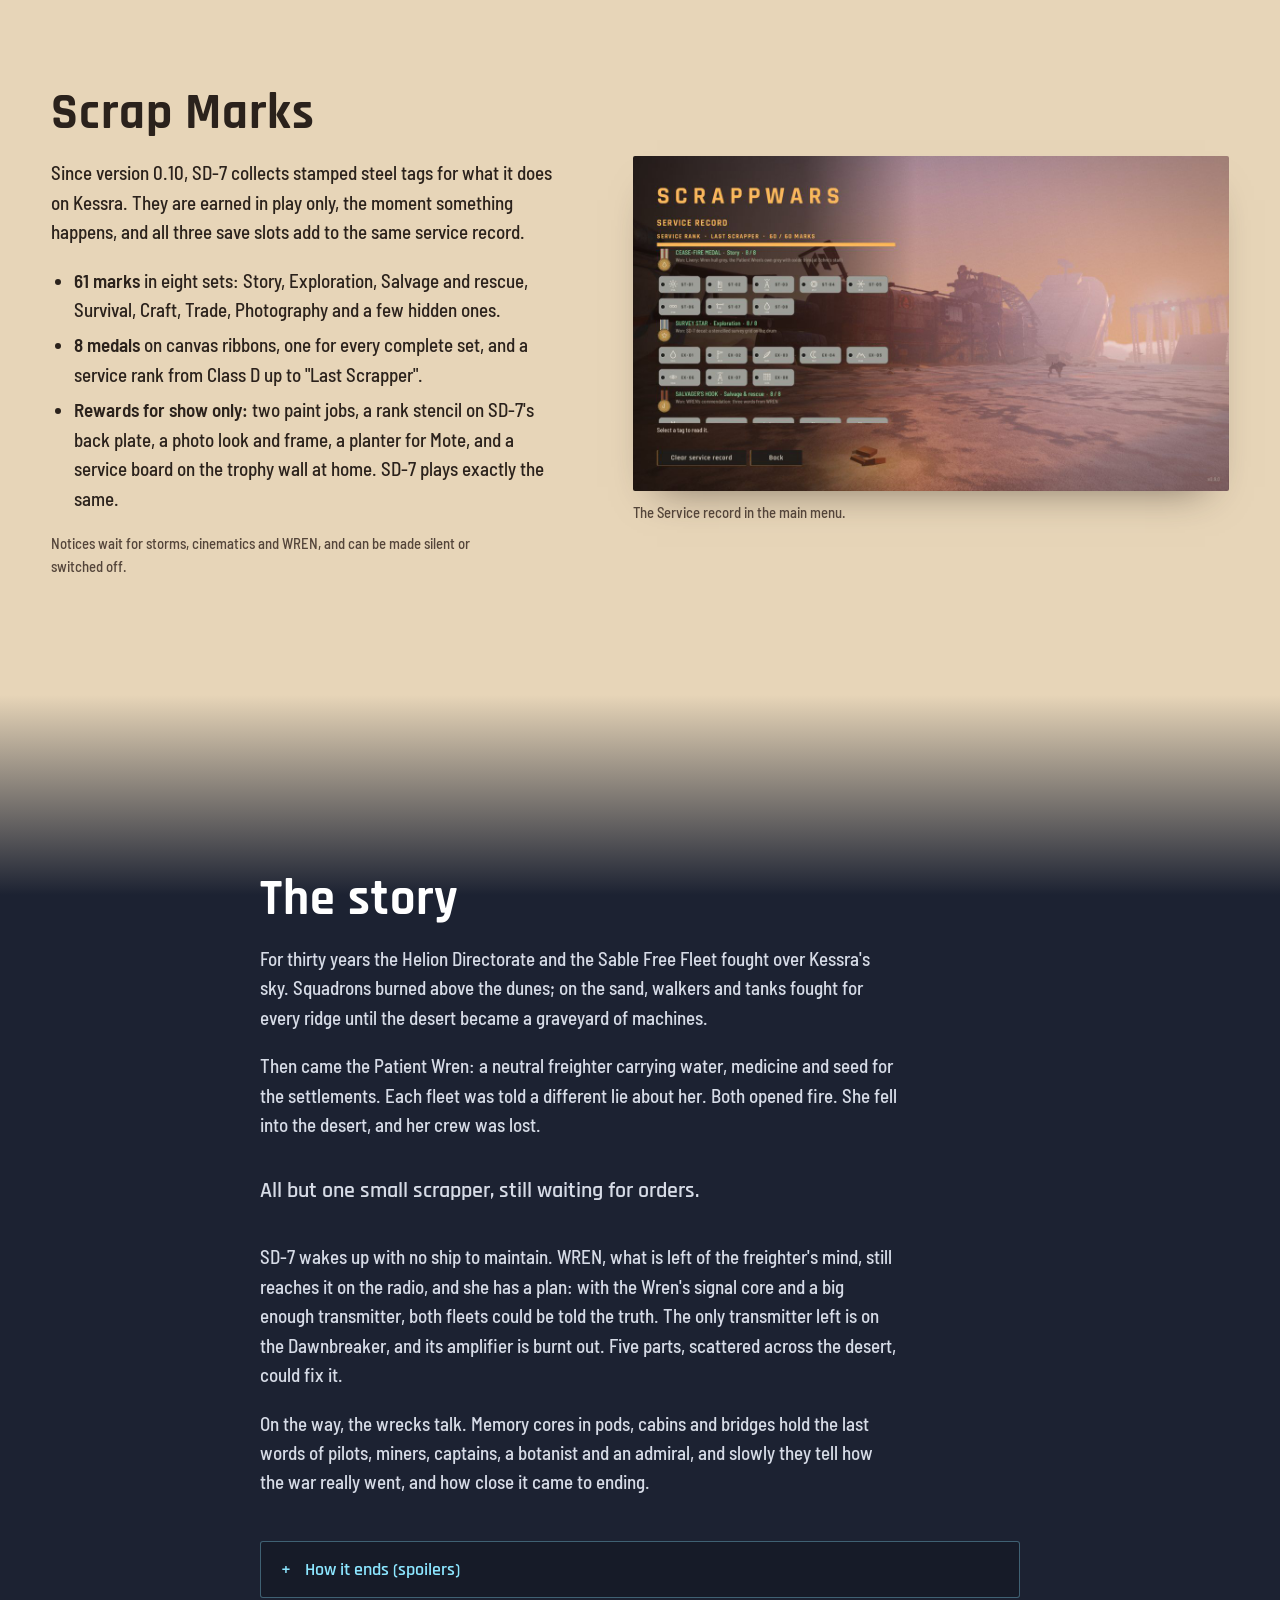
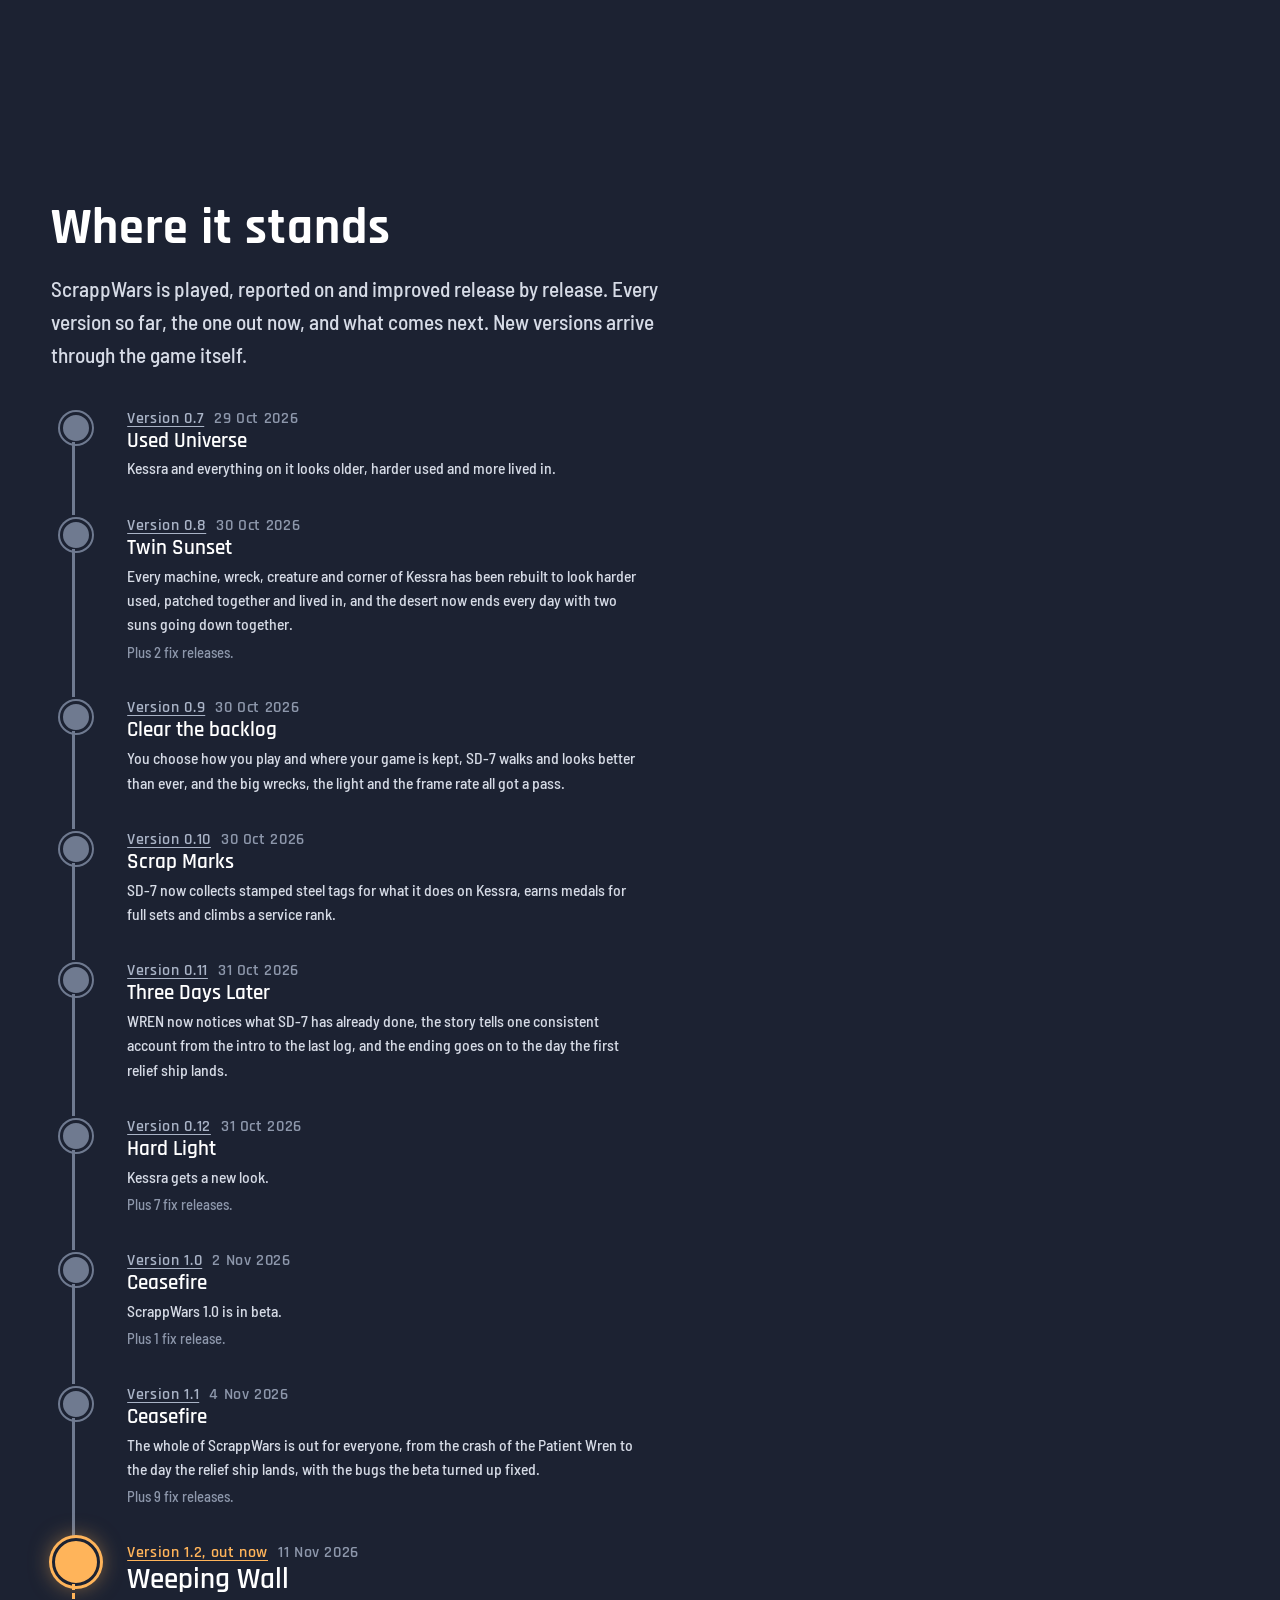
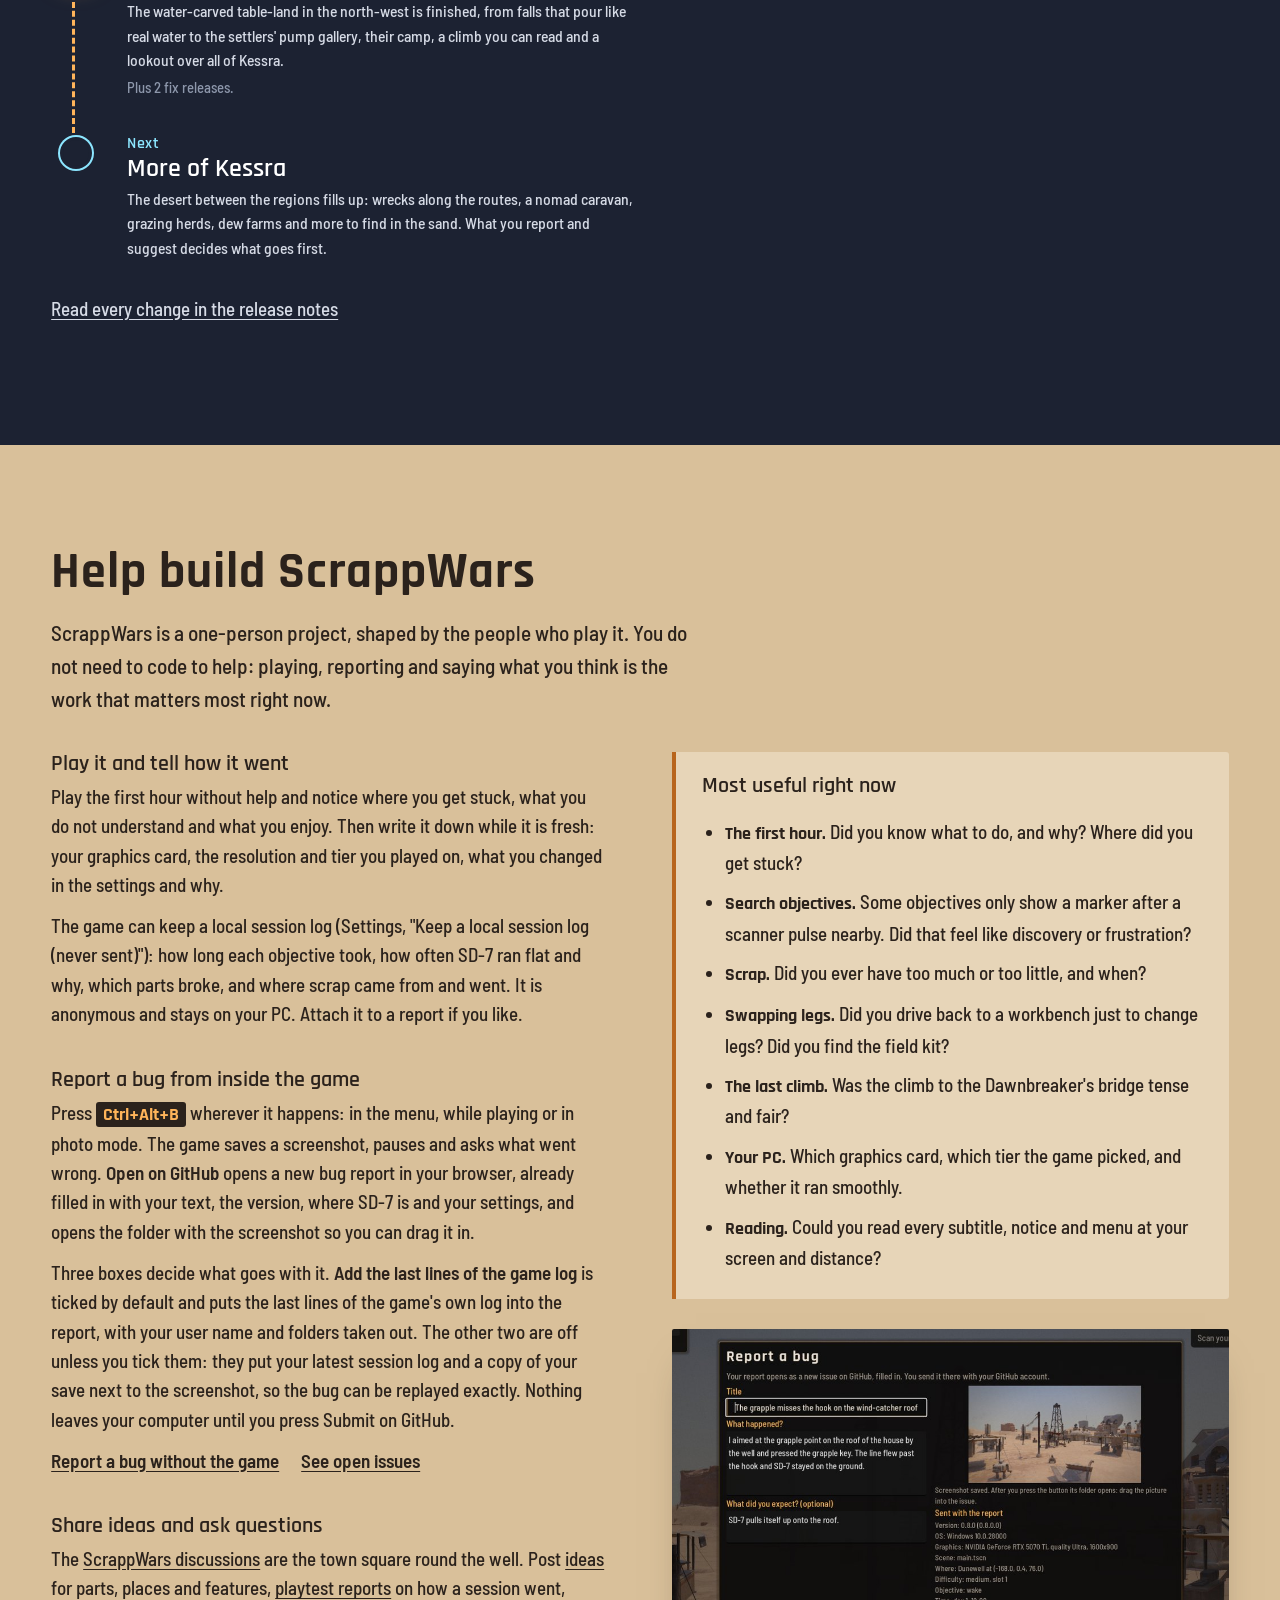
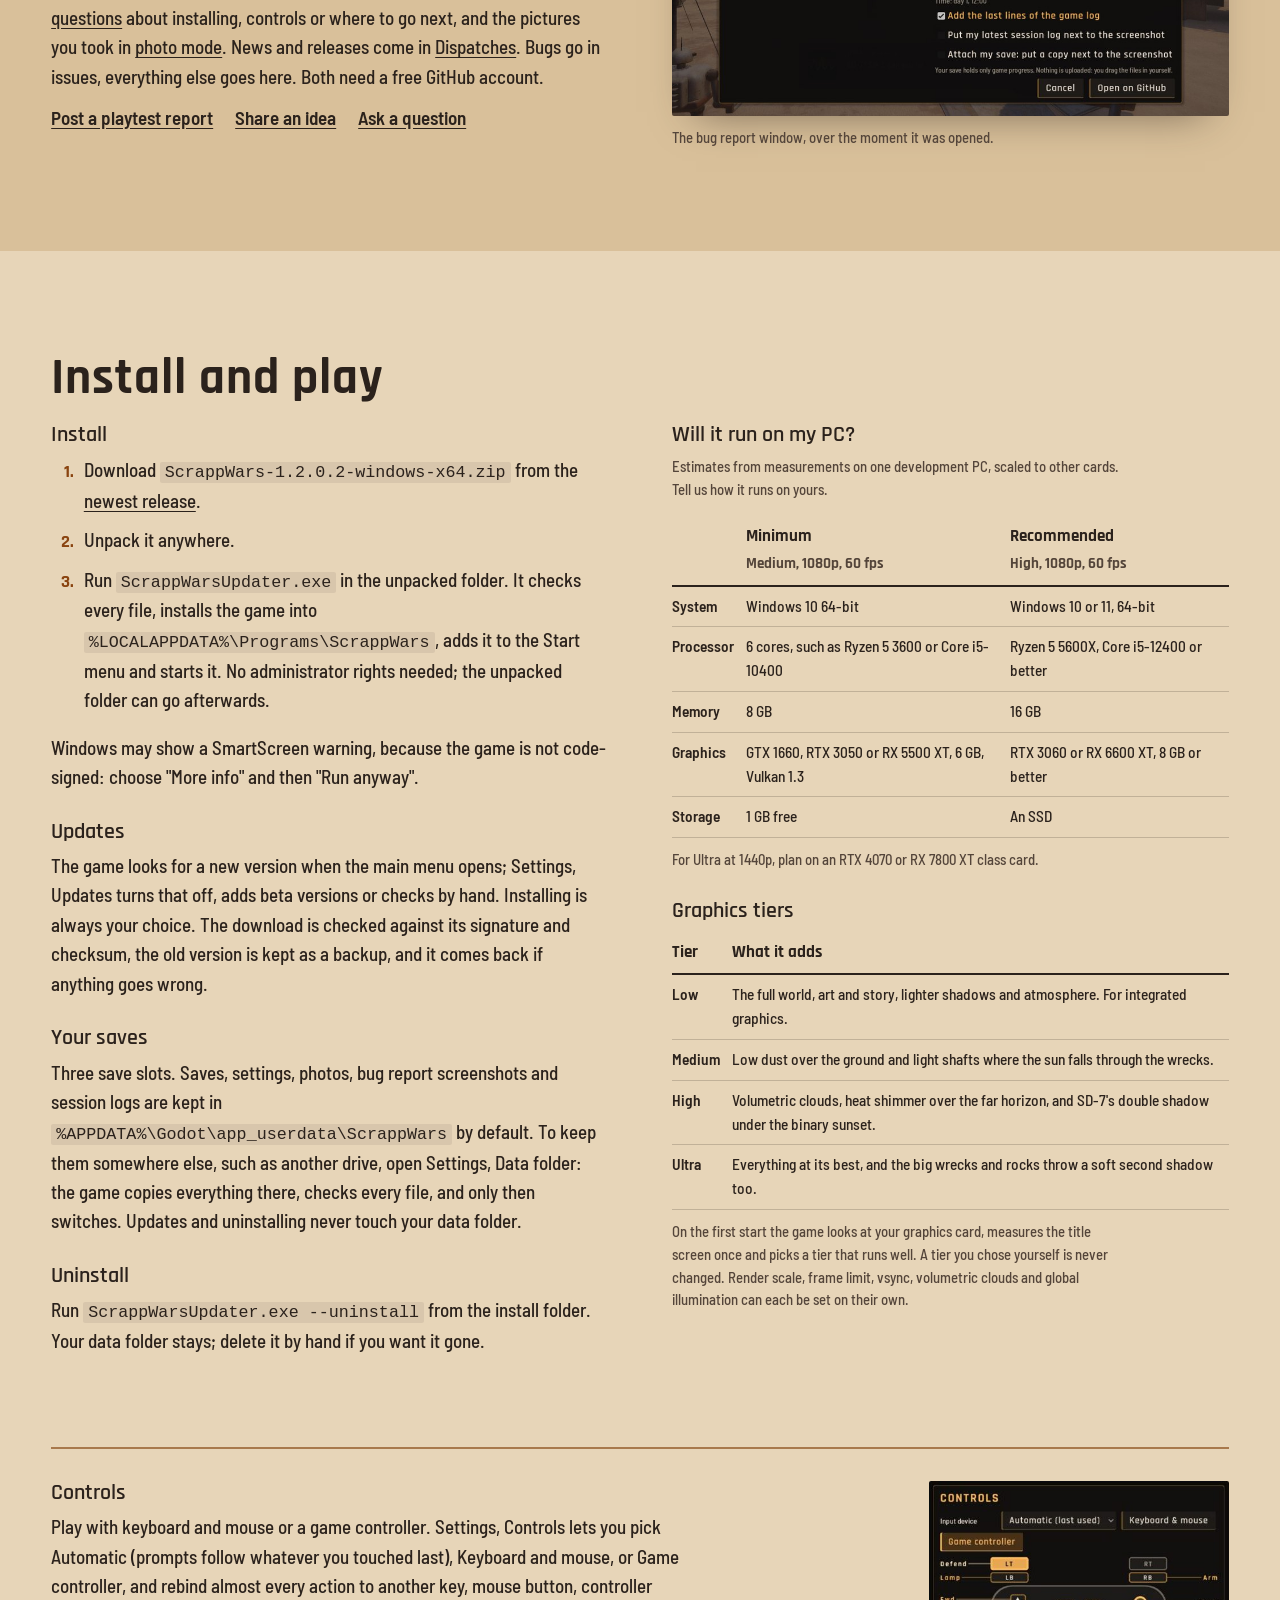
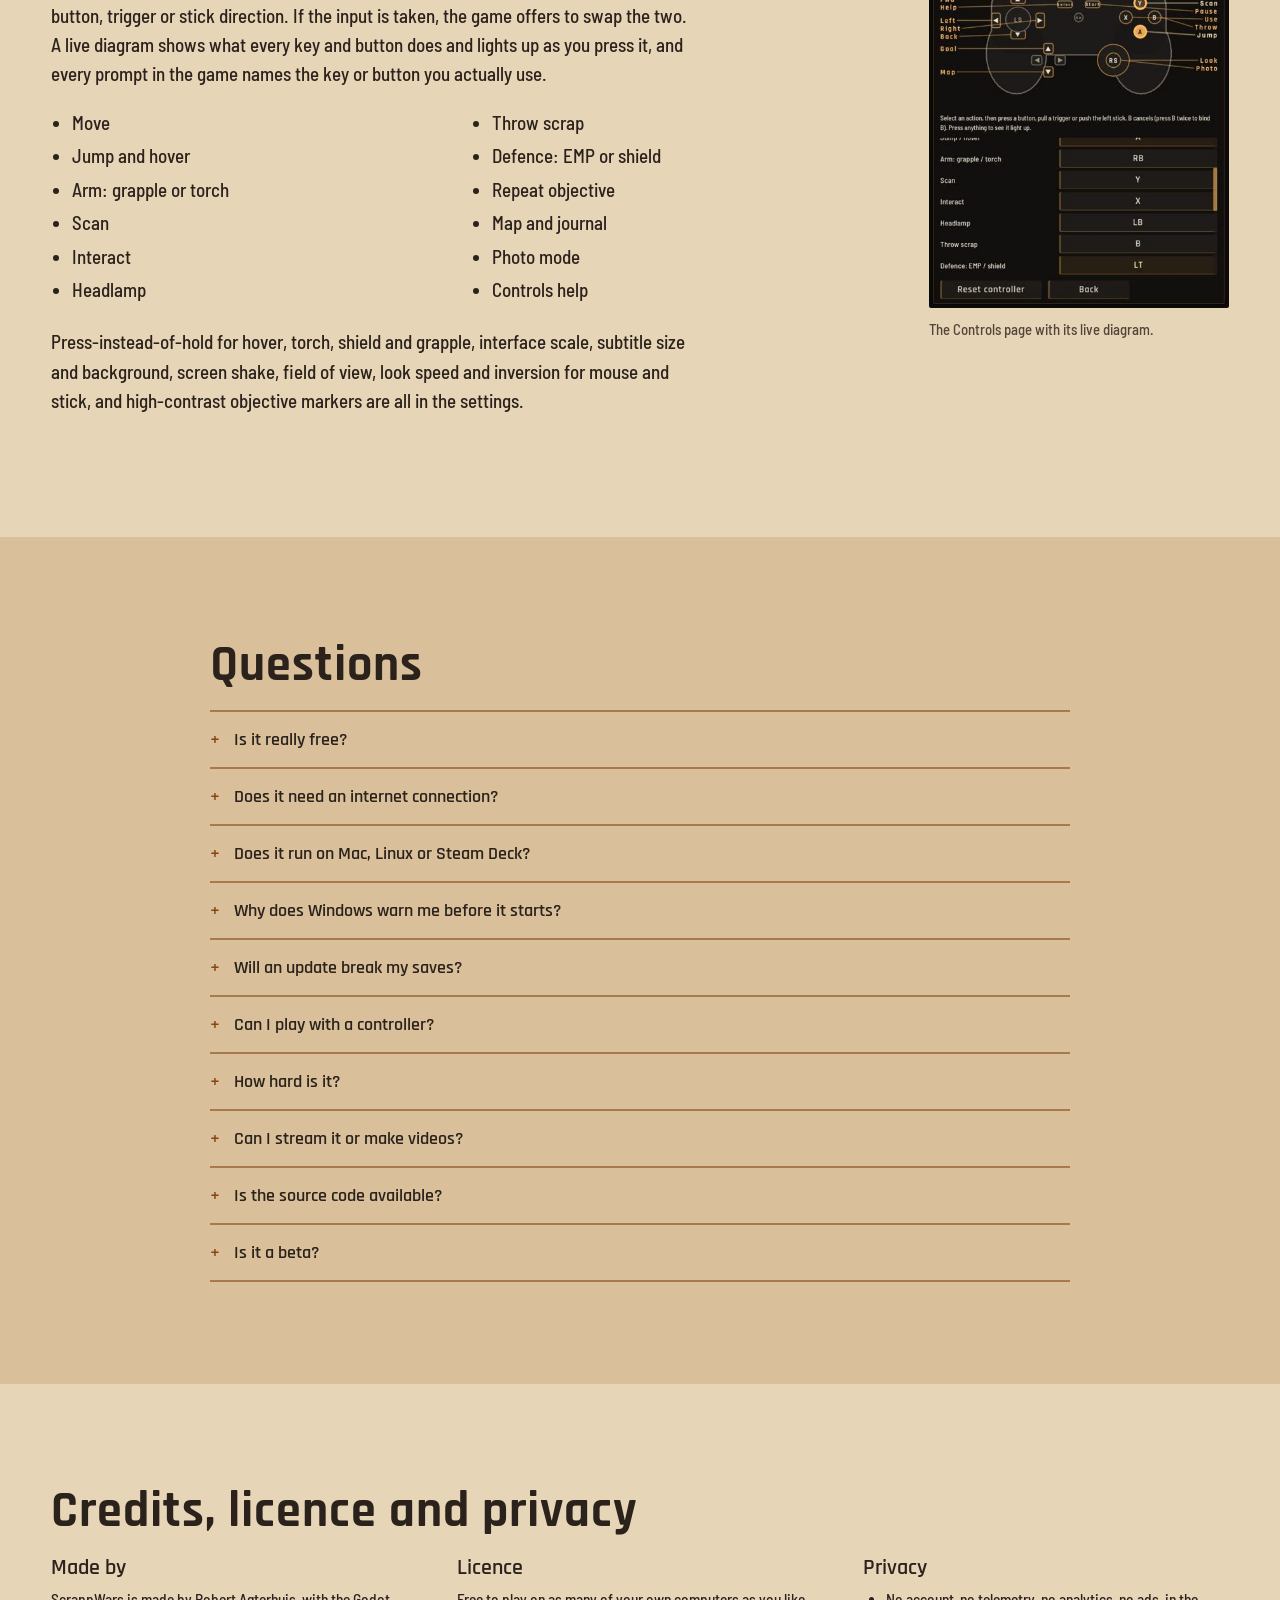
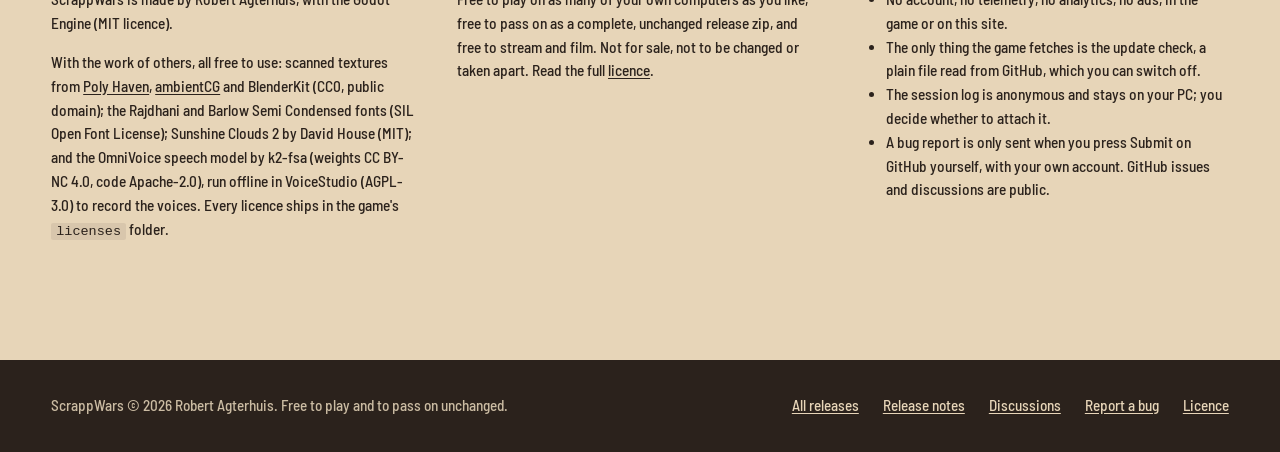
==== commit 889b9f8f: "ScrappWars 1.2.0.2: release notes and website" ====
--- a/docs/index.html
+++ b/docs/index.html
@@ -328,7 +328,7 @@
 				<a class="button" href="https://github.com/RobertAgterhuis/Game-ScrappWars/releases/latest">Download for Windows</a>
 				<a class="button quiet" href="#help">Help build it</a>
 			</div>
-			<p class="meta">Version 1.2.0 fix 1, a 474 MB download for Windows 10 and 11 (64-bit). Free, single-player, plays offline. <a href="#requirements">Will it run on my PC?</a></p>
+			<p class="meta">Version 1.2.0 fix 2, a 474 MB download for Windows 10 and 11 (64-bit). Free, single-player, plays offline. <a href="#requirements">Will it run on my PC?</a></p>
 		</div>
 	</div>
 
@@ -503,12 +503,6 @@
 			<p class="lead">ScrappWars is played, reported on and improved release by release. Every version so far, the one out now, and what comes next. New versions arrive through the game itself.</p>
 			<ol class="track">
 				<li>
-					<p class="when"><a href="https://github.com/RobertAgterhuis/Game-ScrappWars/releases/tag/v0.6.0.1">Version 0.6</a><time datetime="2026-10-29">29 Oct 2026</time></p>
-					<h3>A polish update</h3>
-					<p>Faster start-up, menus that fit every screen, a new icon and more of Kessra&#39;s own look.</p>
-					<p class="fixes">Plus 1 fix release.</p>
-				</li>
-				<li>
 					<p class="when"><a href="https://github.com/RobertAgterhuis/Game-ScrappWars/releases/tag/v0.7.0.0">Version 0.7</a><time datetime="2026-10-29">29 Oct 2026</time></p>
 					<h3>Used Universe</h3>
 					<p>Kessra and everything on it looks older, harder used and more lived in.</p>
@@ -556,7 +550,7 @@
 					<p class="when"><a href="https://github.com/RobertAgterhuis/Game-ScrappWars/releases/tag/v1.2.0.0">Version 1.2, out now</a><time datetime="2026-11-11">11 Nov 2026</time></p>
 					<h3>Weeping Wall</h3>
 					<p>The water-carved table-land in the north-west is finished, from falls that pour like real water to the settlers&#39; pump gallery, their camp, a climb you can read and a lookout over all of Kessra.</p>
-					<p class="fixes">Plus 1 fix release.</p>
+					<p class="fixes">Plus 2 fix releases.</p>
 				</li>
 				<li class="next">
 					<p class="when">Next</p>
@@ -621,7 +615,7 @@
 				<div>
 					<h3>Install</h3>
 					<ol class="steps">
-						<li>Download <code>ScrappWars-1.2.0.1-windows-x64.zip</code> from the <a href="https://github.com/RobertAgterhuis/Game-ScrappWars/releases/latest">newest release</a>.</li>
+						<li>Download <code>ScrappWars-1.2.0.2-windows-x64.zip</code> from the <a href="https://github.com/RobertAgterhuis/Game-ScrappWars/releases/latest">newest release</a>.</li>
 						<li>Unpack it anywhere.</li>
 						<li>Run <code>ScrappWarsUpdater.exe</code> in the unpacked folder. It checks every file, installs the game into <code>%LOCALAPPDATA%\Programs\ScrappWars</code>, adds it to the Start menu and starts it. No administrator rights needed; the unpacked folder can go afterwards.</li>
 					</ol>
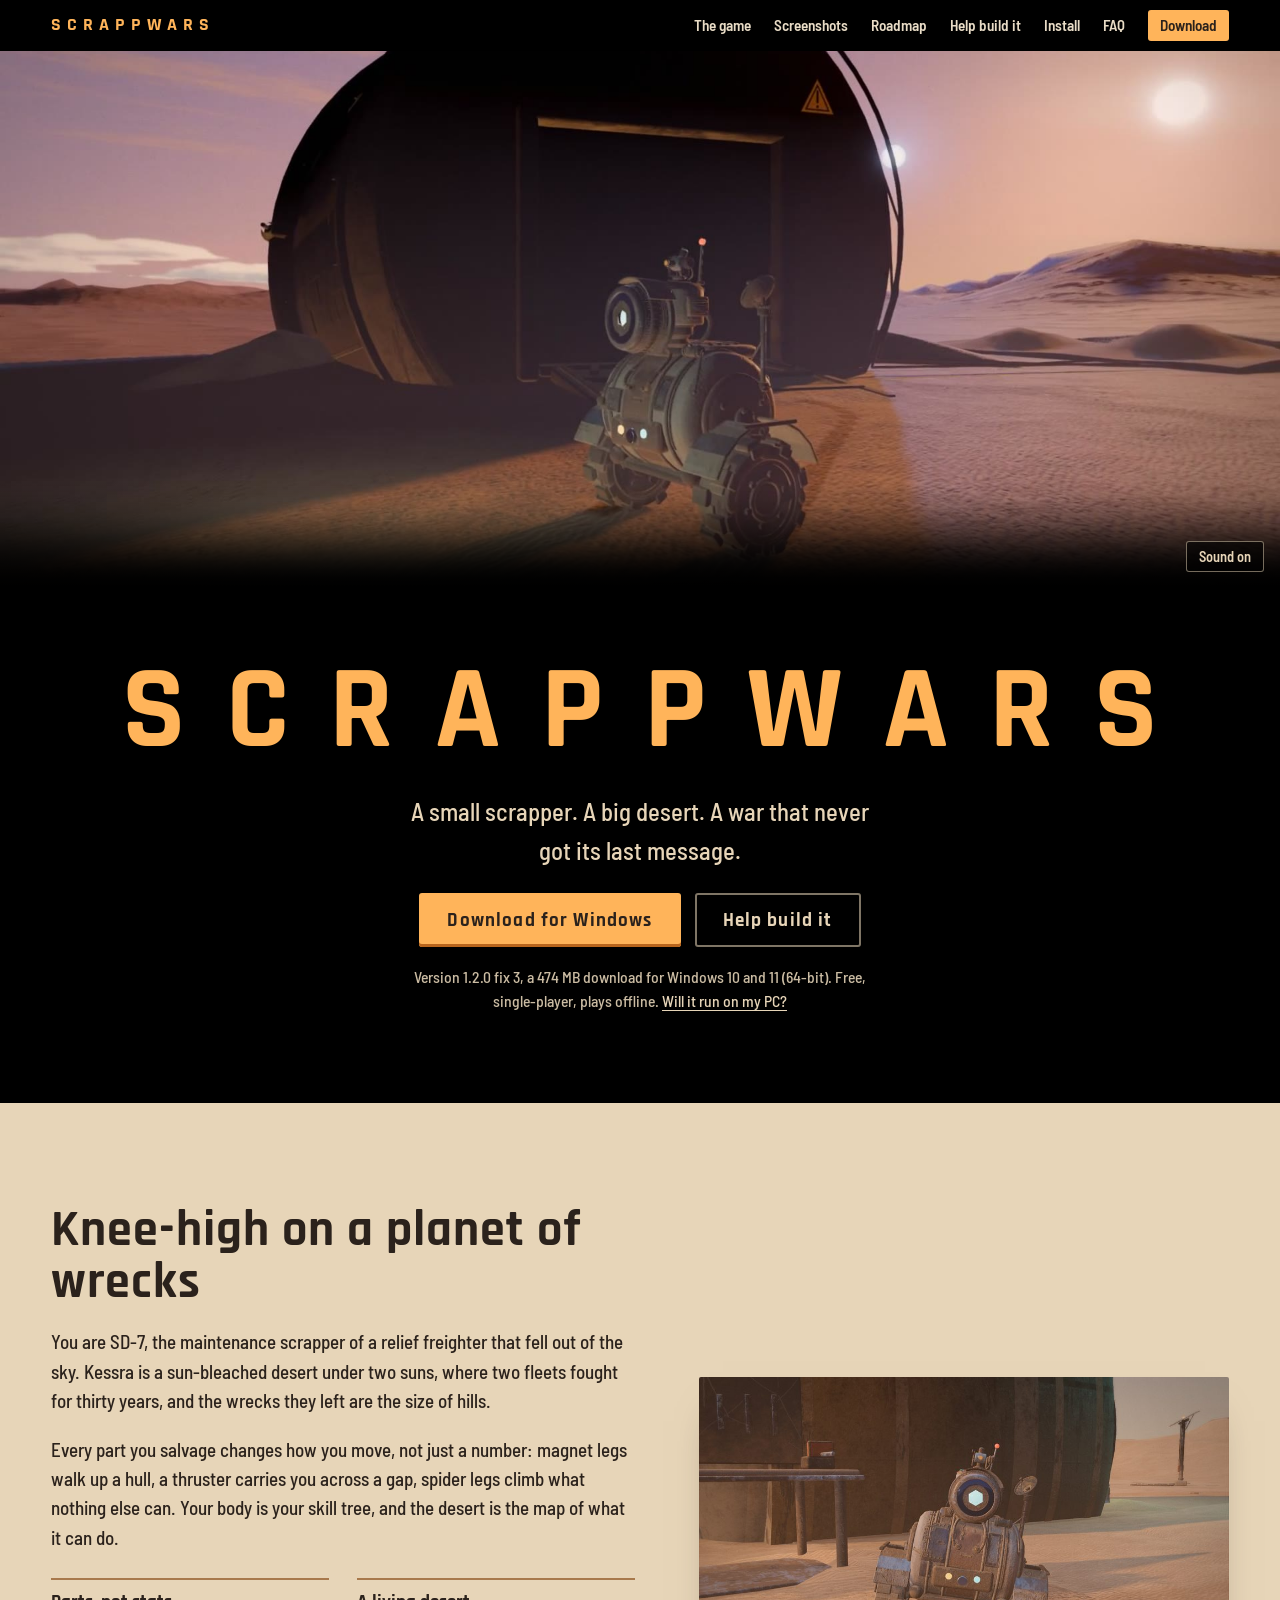
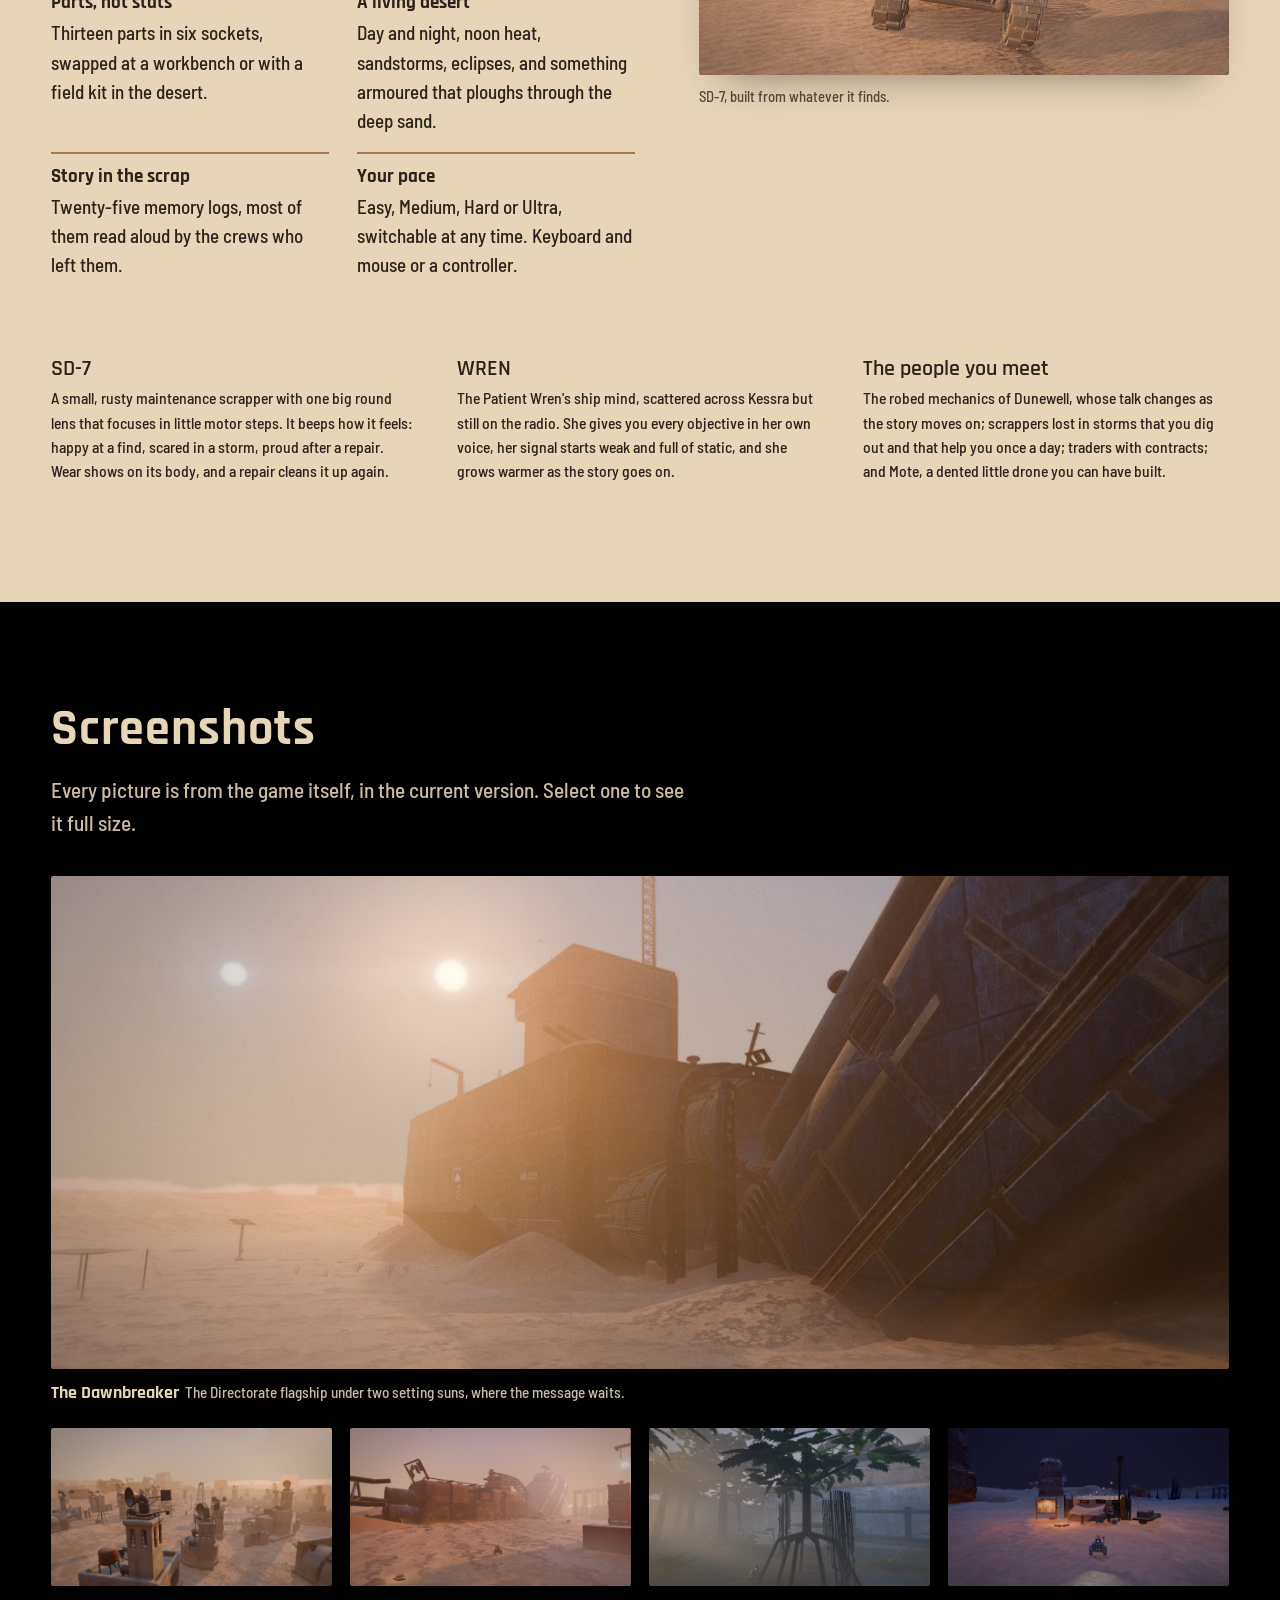
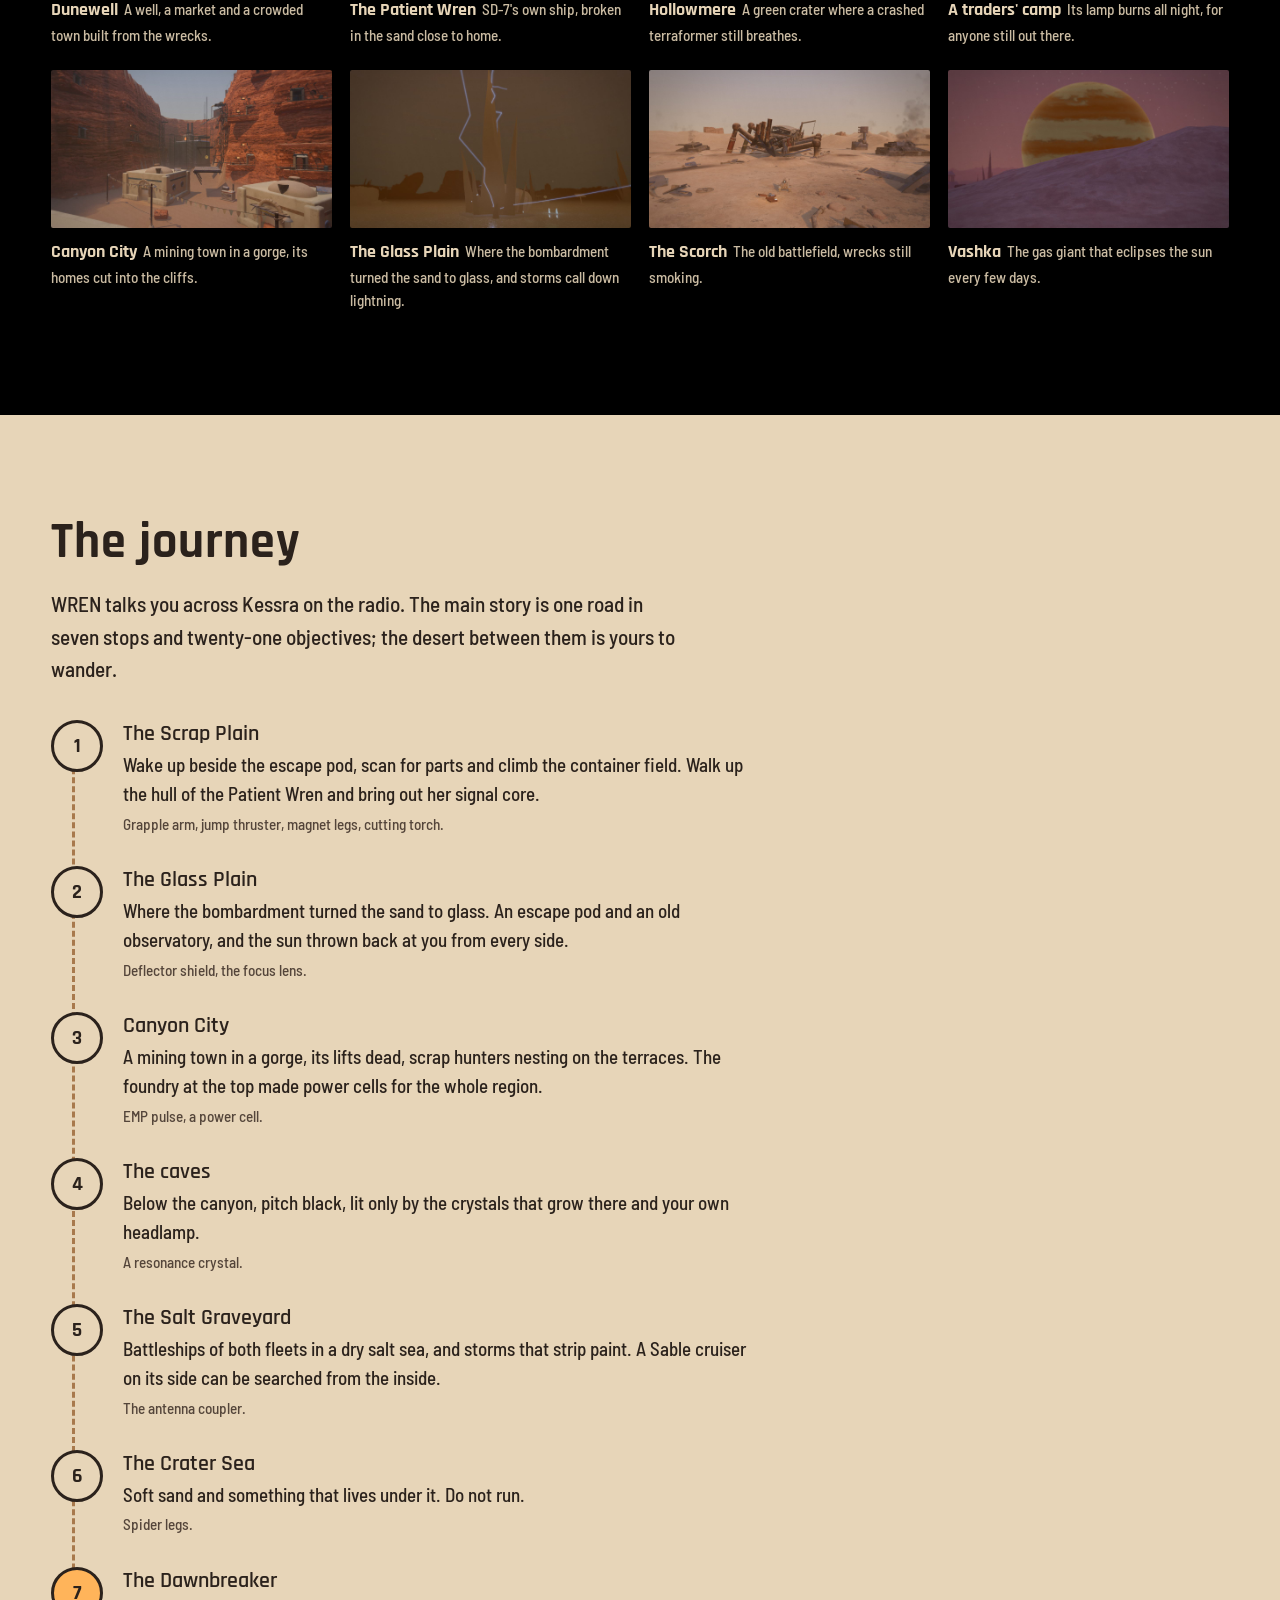
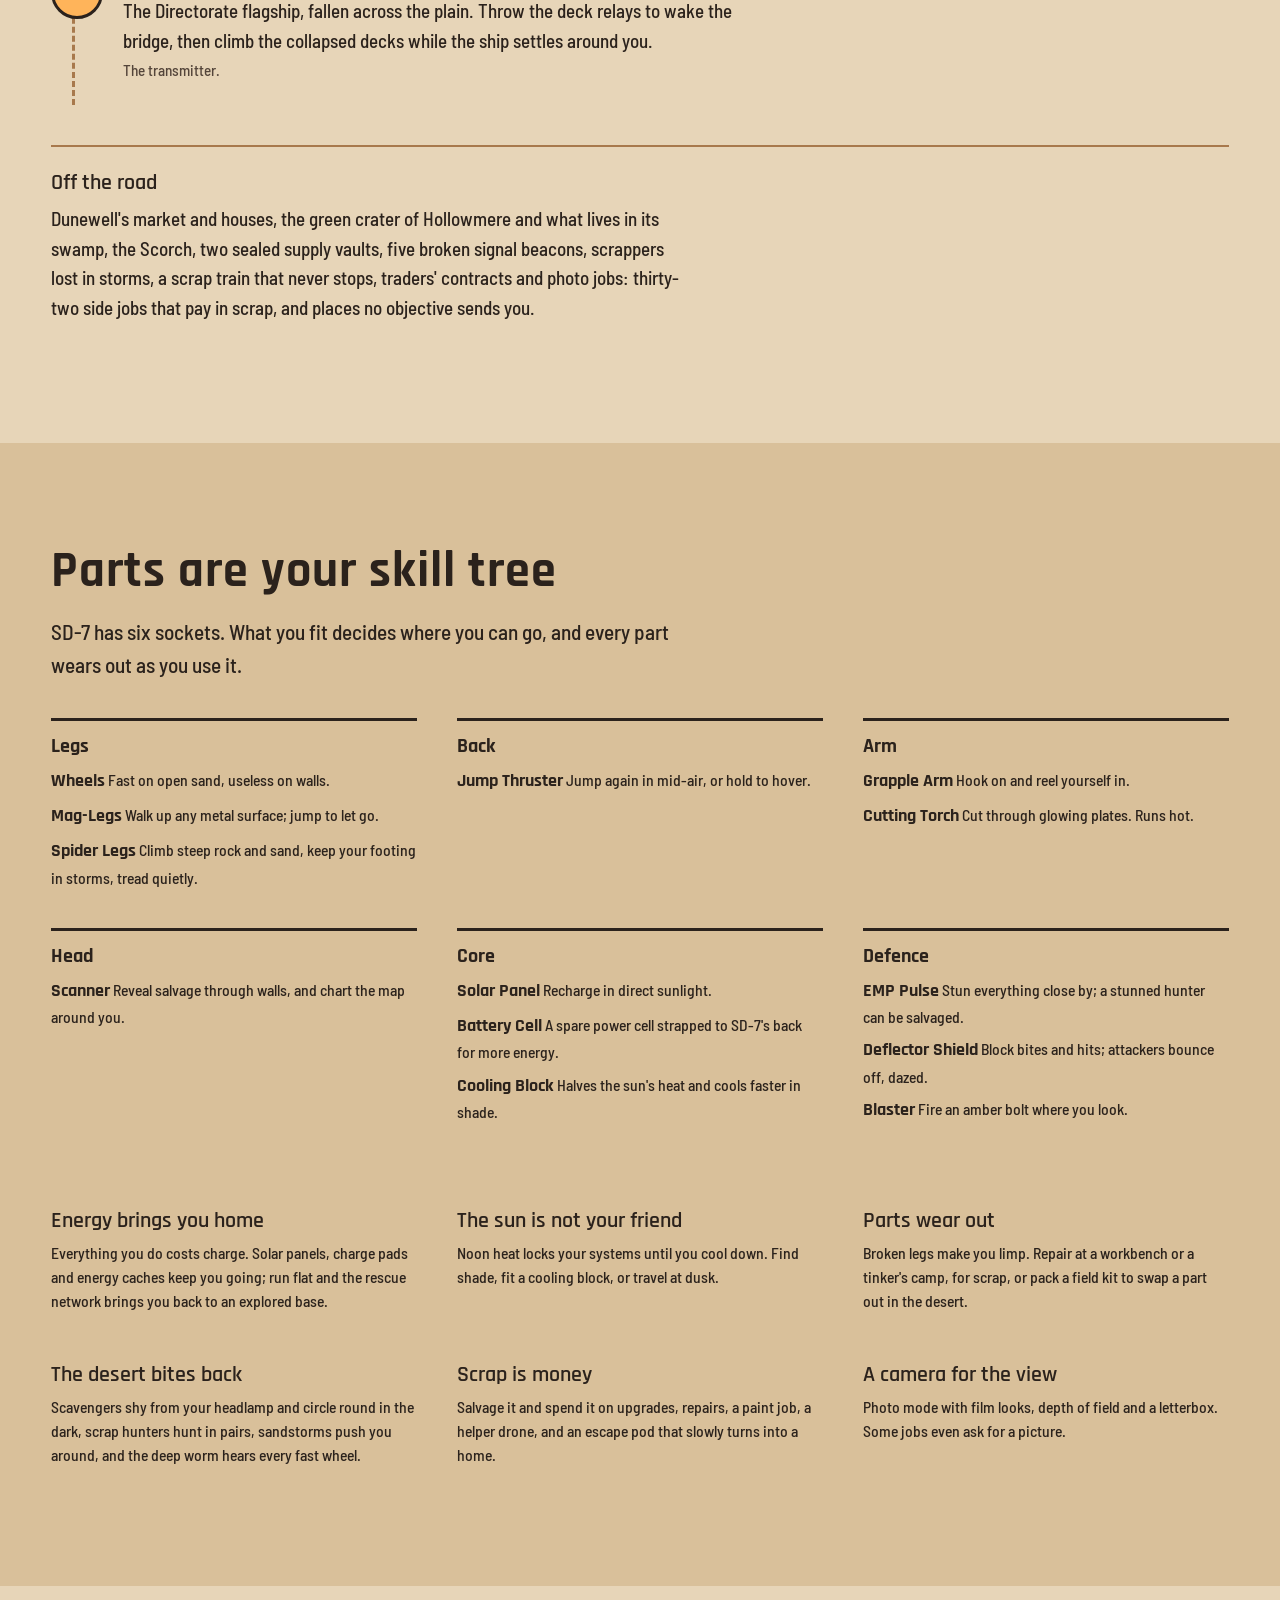
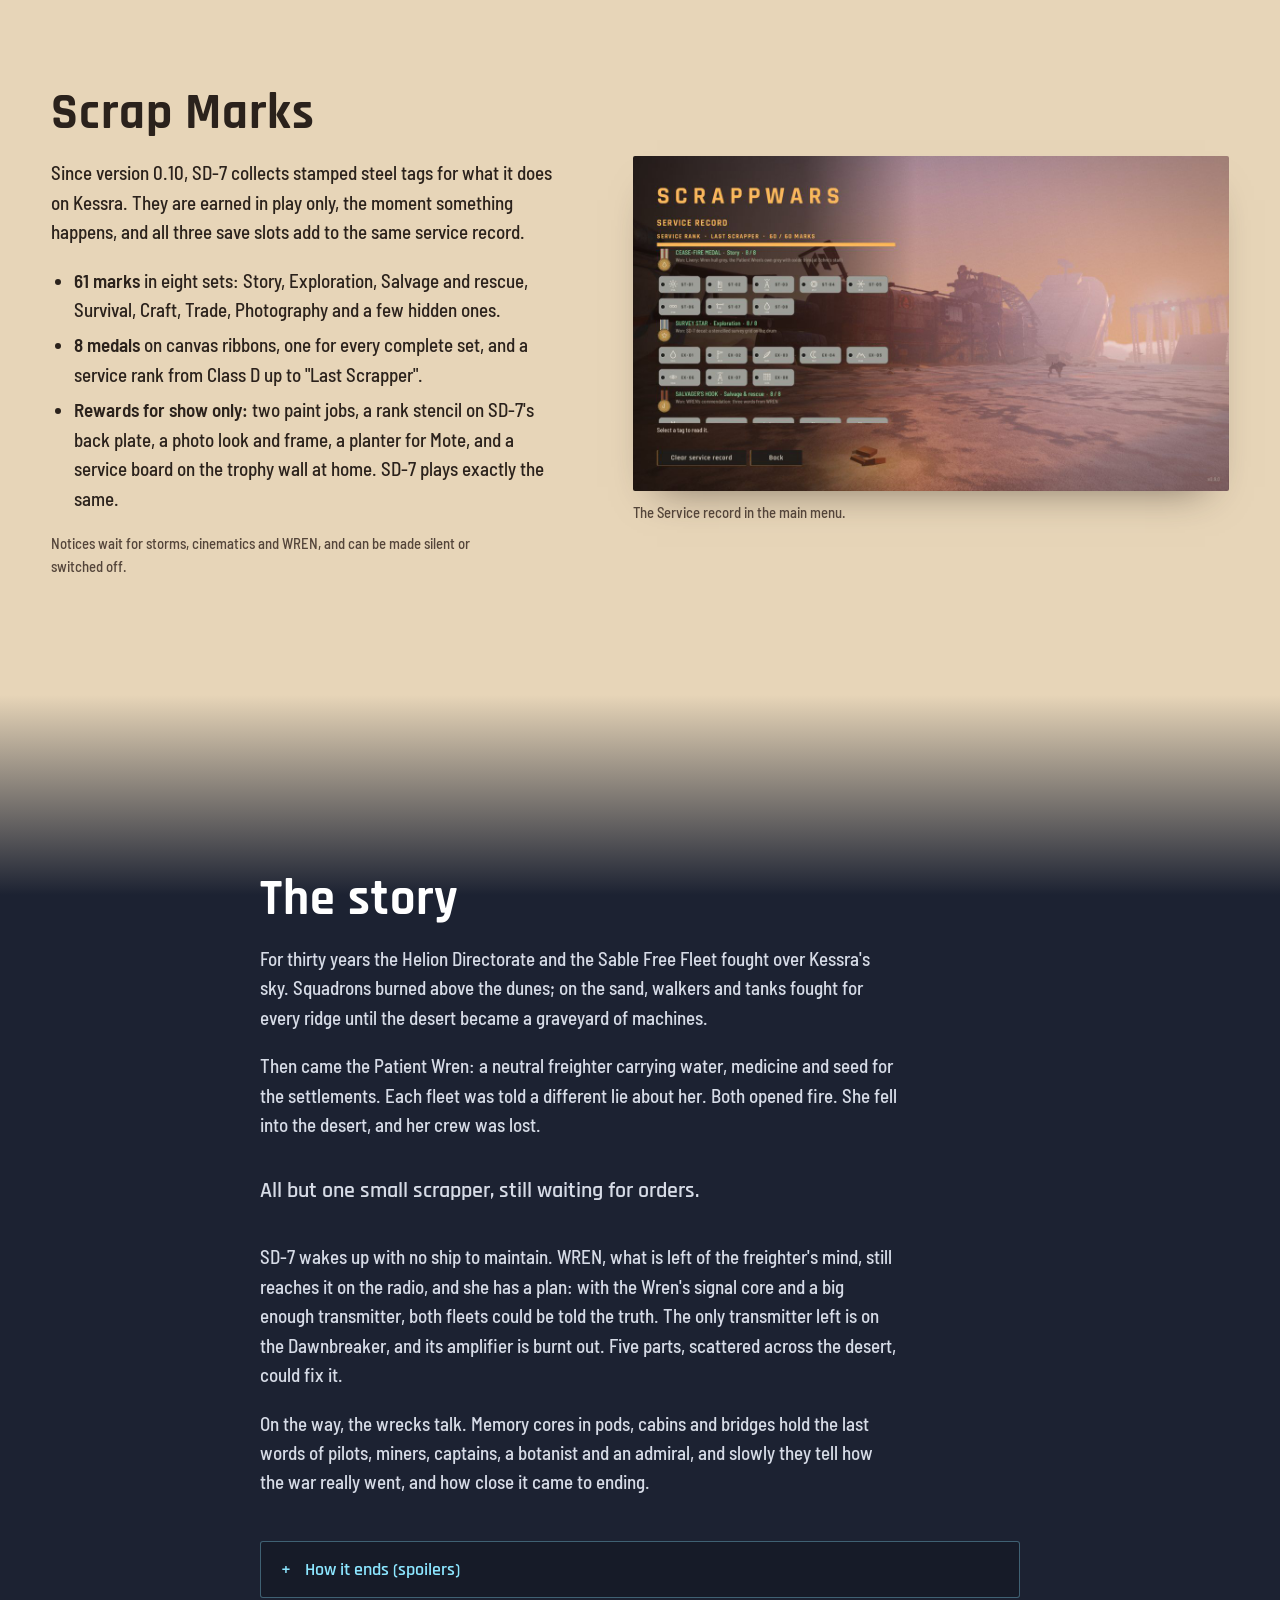
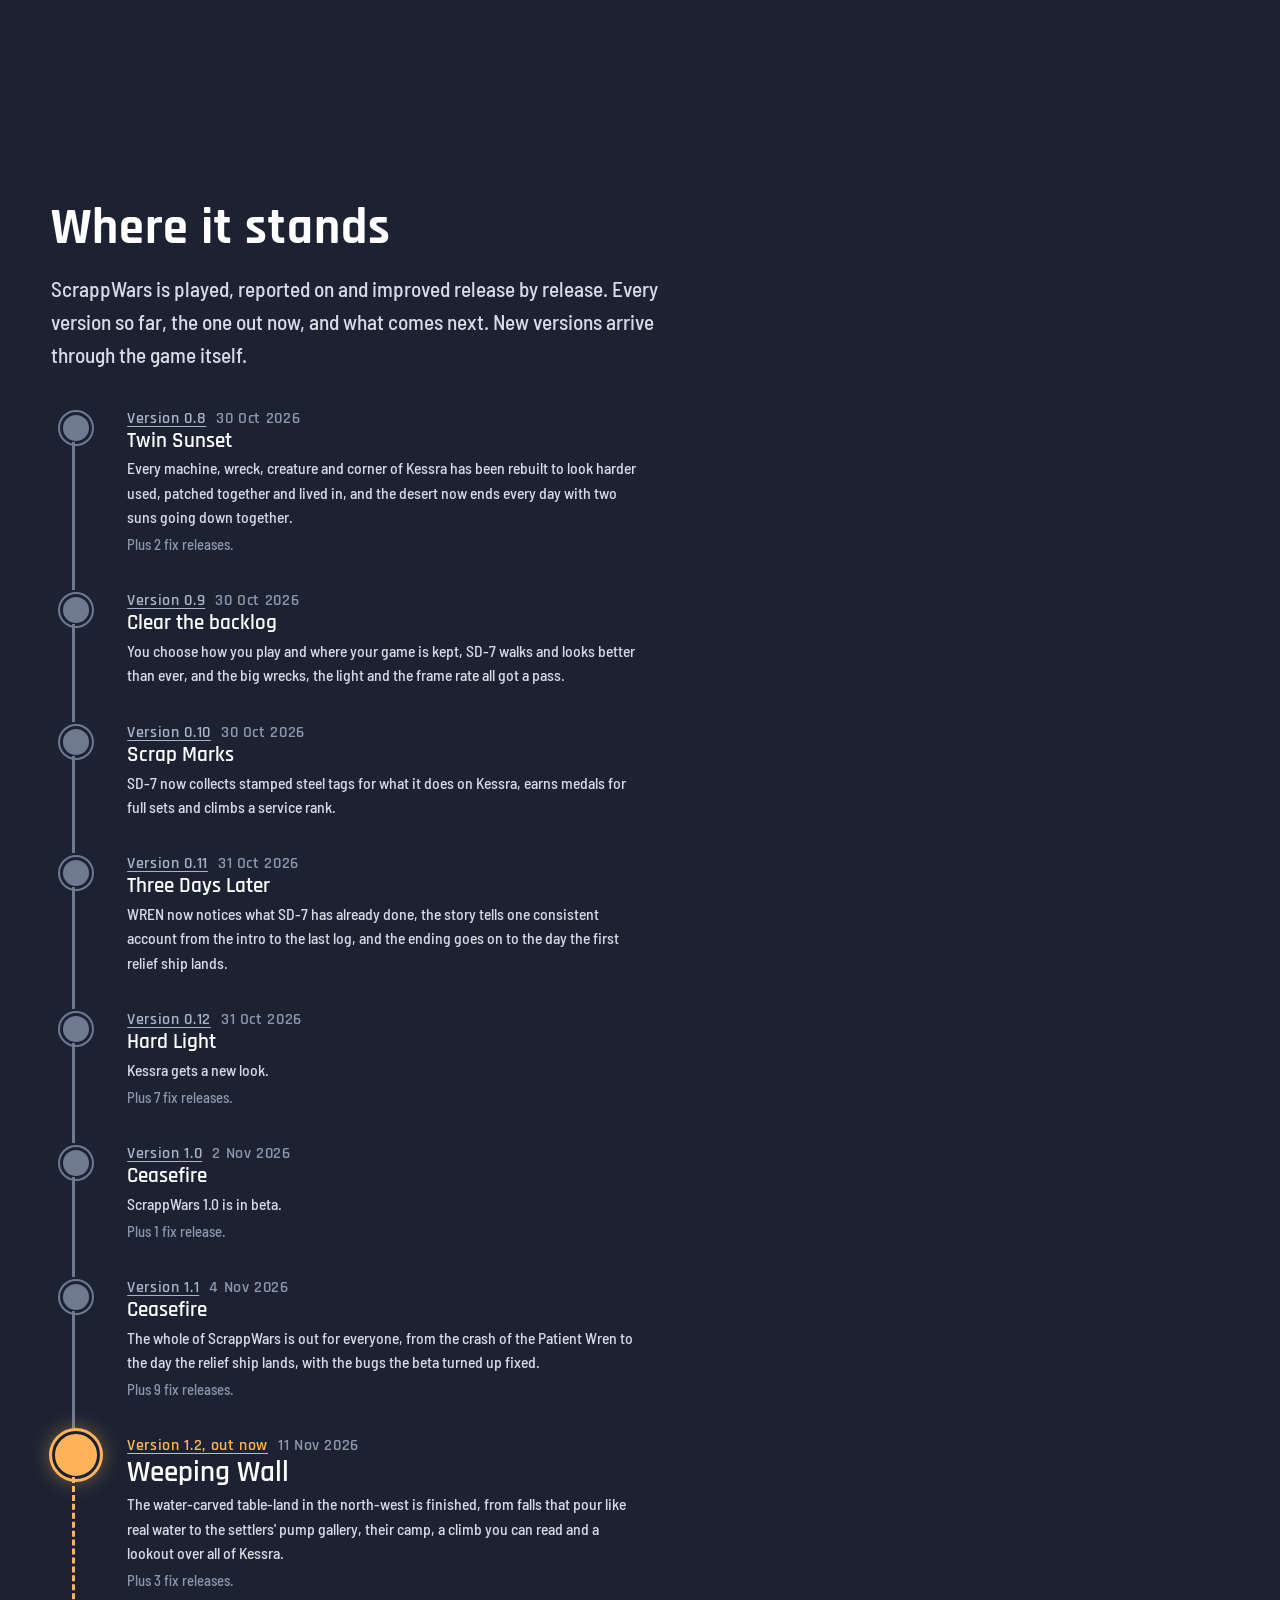
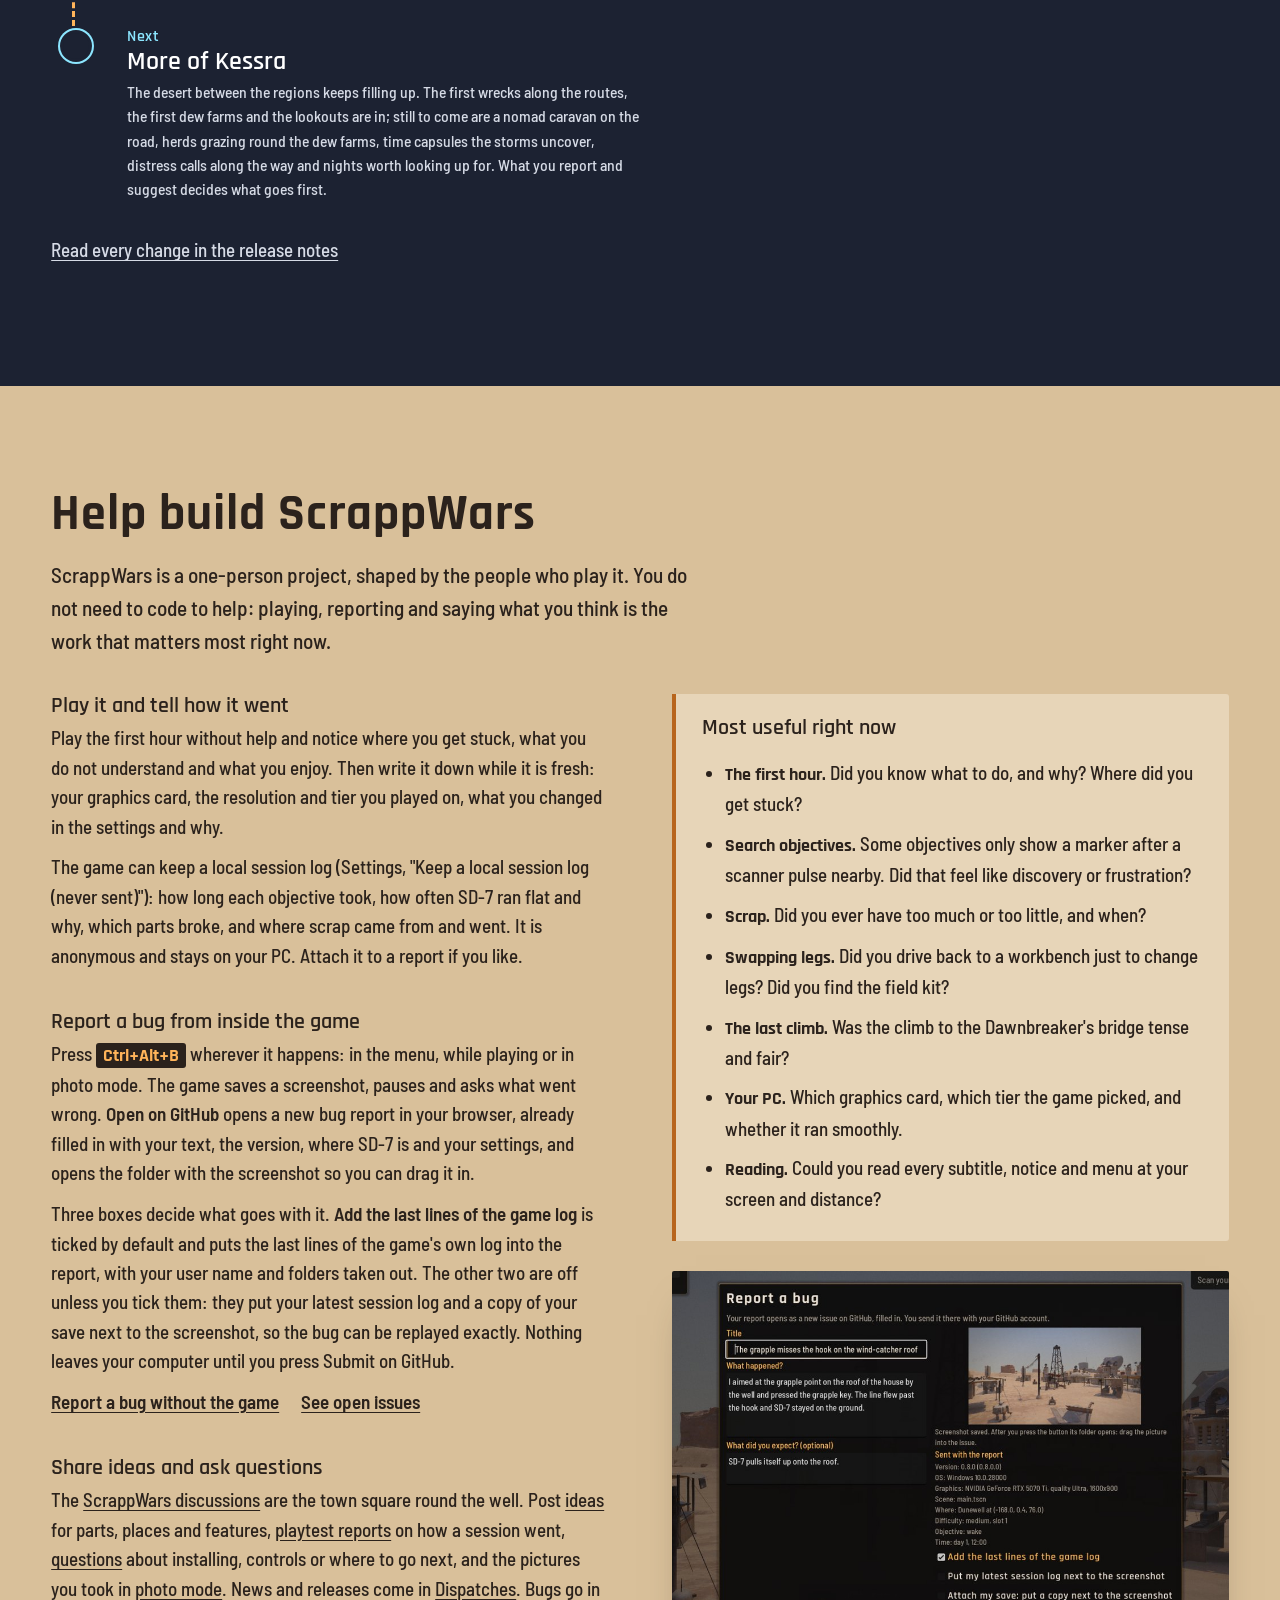
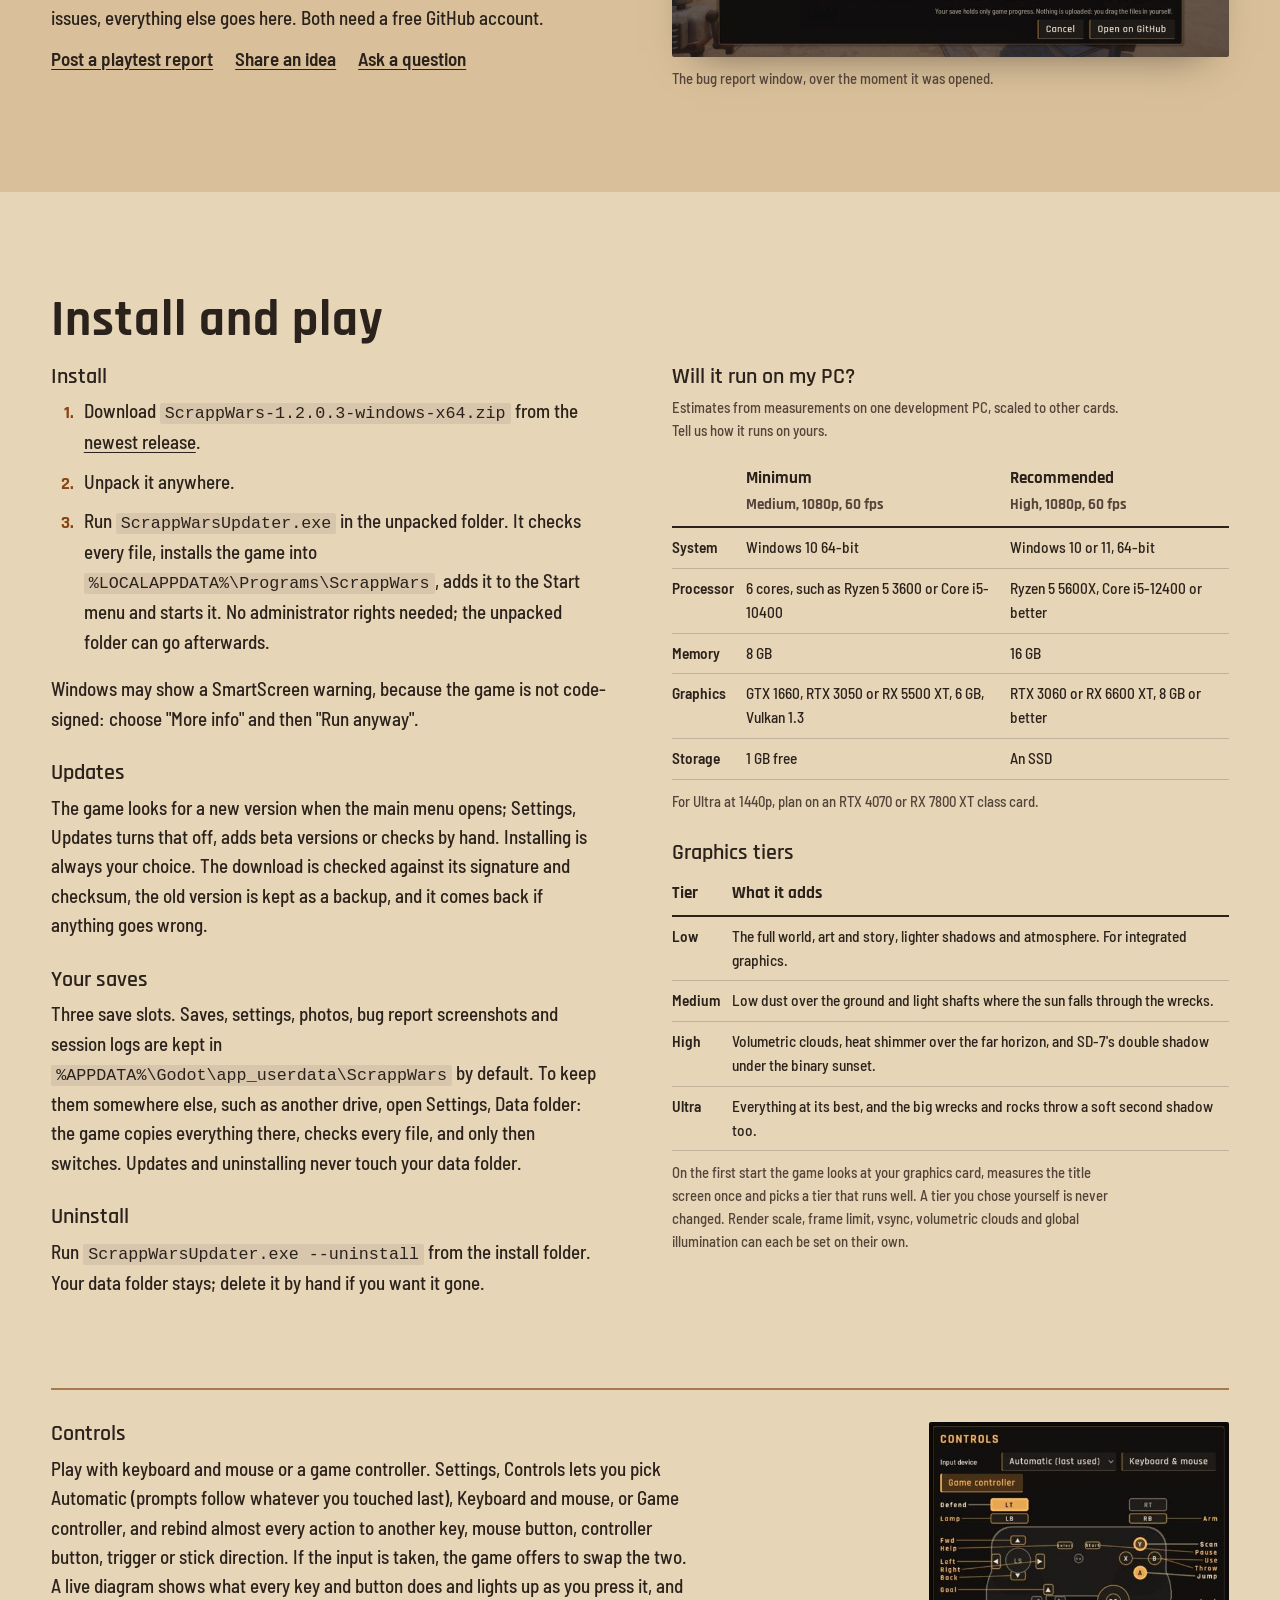
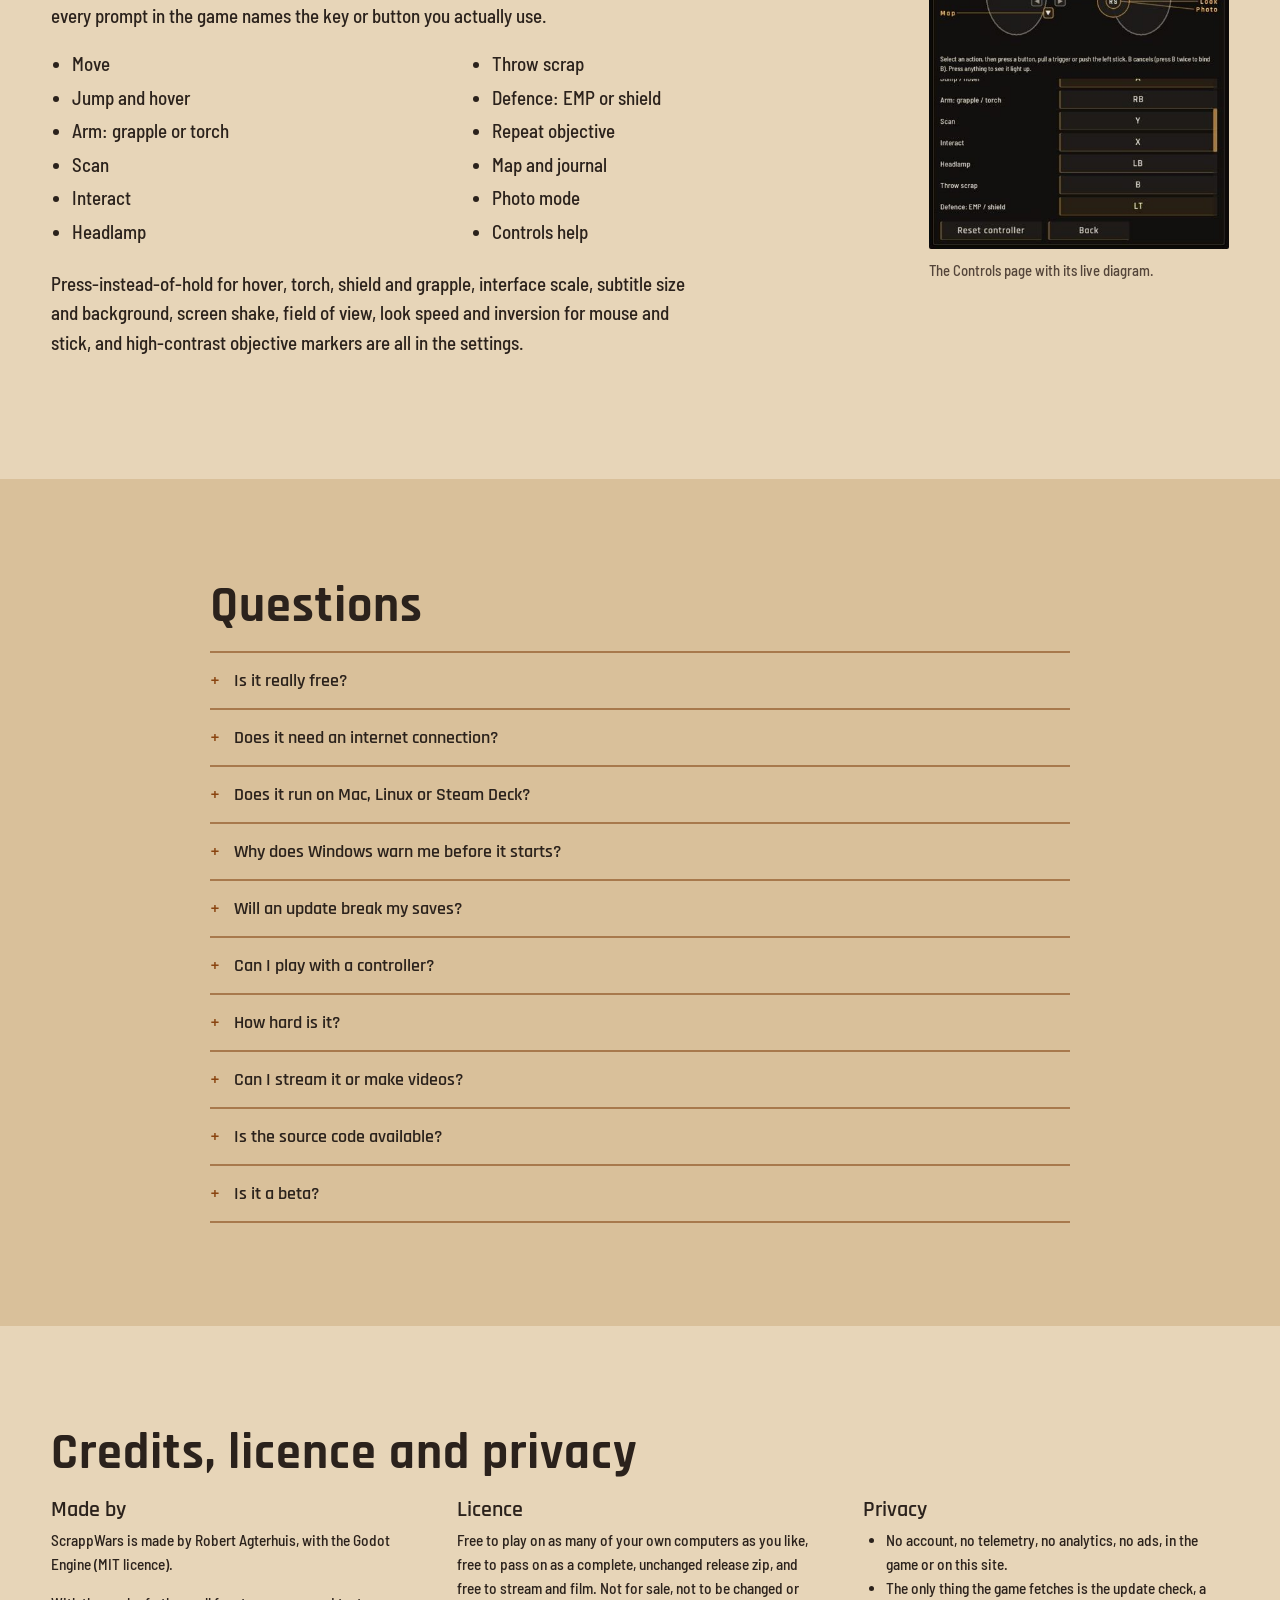
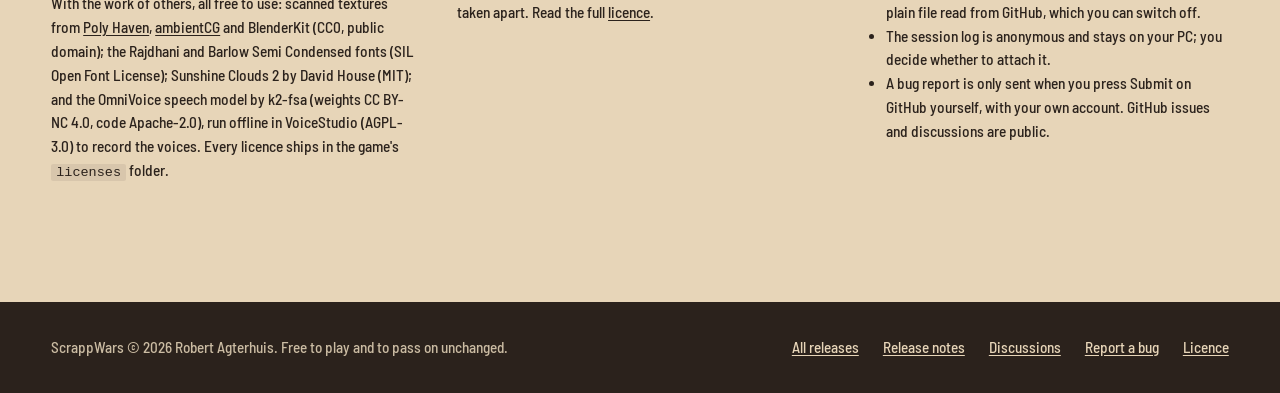
==== commit d27fec74: "ScrappWars 1.2.0.3: release notes and website" ====
--- a/docs/index.html
+++ b/docs/index.html
@@ -328,7 +328,7 @@
 				<a class="button" href="https://github.com/RobertAgterhuis/Game-ScrappWars/releases/latest">Download for Windows</a>
 				<a class="button quiet" href="#help">Help build it</a>
 			</div>
-			<p class="meta">Version 1.2.0 fix 2, a 474 MB download for Windows 10 and 11 (64-bit). Free, single-player, plays offline. <a href="#requirements">Will it run on my PC?</a></p>
+			<p class="meta">Version 1.2.0 fix 3, a 474 MB download for Windows 10 and 11 (64-bit). Free, single-player, plays offline. <a href="#requirements">Will it run on my PC?</a></p>
 		</div>
 	</div>
 
@@ -503,11 +503,6 @@
 			<p class="lead">ScrappWars is played, reported on and improved release by release. Every version so far, the one out now, and what comes next. New versions arrive through the game itself.</p>
 			<ol class="track">
 				<li>
-					<p class="when"><a href="https://github.com/RobertAgterhuis/Game-ScrappWars/releases/tag/v0.7.0.0">Version 0.7</a><time datetime="2026-10-29">29 Oct 2026</time></p>
-					<h3>Used Universe</h3>
-					<p>Kessra and everything on it looks older, harder used and more lived in.</p>
-				</li>
-				<li>
 					<p class="when"><a href="https://github.com/RobertAgterhuis/Game-ScrappWars/releases/tag/v0.8.0.0">Version 0.8</a><time datetime="2026-10-30">30 Oct 2026</time></p>
 					<h3>Twin Sunset</h3>
 					<p>Every machine, wreck, creature and corner of Kessra has been rebuilt to look harder used, patched together and lived in, and the desert now ends every day with two suns going down together.</p>
@@ -550,12 +545,12 @@
 					<p class="when"><a href="https://github.com/RobertAgterhuis/Game-ScrappWars/releases/tag/v1.2.0.0">Version 1.2, out now</a><time datetime="2026-11-11">11 Nov 2026</time></p>
 					<h3>Weeping Wall</h3>
 					<p>The water-carved table-land in the north-west is finished, from falls that pour like real water to the settlers&#39; pump gallery, their camp, a climb you can read and a lookout over all of Kessra.</p>
-					<p class="fixes">Plus 2 fix releases.</p>
+					<p class="fixes">Plus 3 fix releases.</p>
 				</li>
 				<li class="next">
 					<p class="when">Next</p>
 					<h3>More of Kessra</h3>
-					<p>The desert between the regions fills up: wrecks along the routes, a nomad caravan, grazing herds, dew farms and more to find in the sand. What you report and suggest decides what goes first.</p>
+					<p>The desert between the regions keeps filling up. The first wrecks along the routes, the first dew farms and the lookouts are in; still to come are a nomad caravan on the road, herds grazing round the dew farms, time capsules the storms uncover, distress calls along the way and nights worth looking up for. What you report and suggest decides what goes first.</p>
 				</li>
 			</ol>
 			<p><a href="https://github.com/RobertAgterhuis/Game-ScrappWars/blob/main/CHANGELOG.md">Read every change in the release notes</a></p>
@@ -615,7 +610,7 @@
 				<div>
 					<h3>Install</h3>
 					<ol class="steps">
-						<li>Download <code>ScrappWars-1.2.0.2-windows-x64.zip</code> from the <a href="https://github.com/RobertAgterhuis/Game-ScrappWars/releases/latest">newest release</a>.</li>
+						<li>Download <code>ScrappWars-1.2.0.3-windows-x64.zip</code> from the <a href="https://github.com/RobertAgterhuis/Game-ScrappWars/releases/latest">newest release</a>.</li>
 						<li>Unpack it anywhere.</li>
 						<li>Run <code>ScrappWarsUpdater.exe</code> in the unpacked folder. It checks every file, installs the game into <code>%LOCALAPPDATA%\Programs\ScrappWars</code>, adds it to the Start menu and starts it. No administrator rights needed; the unpacked folder can go afterwards.</li>
 					</ol>
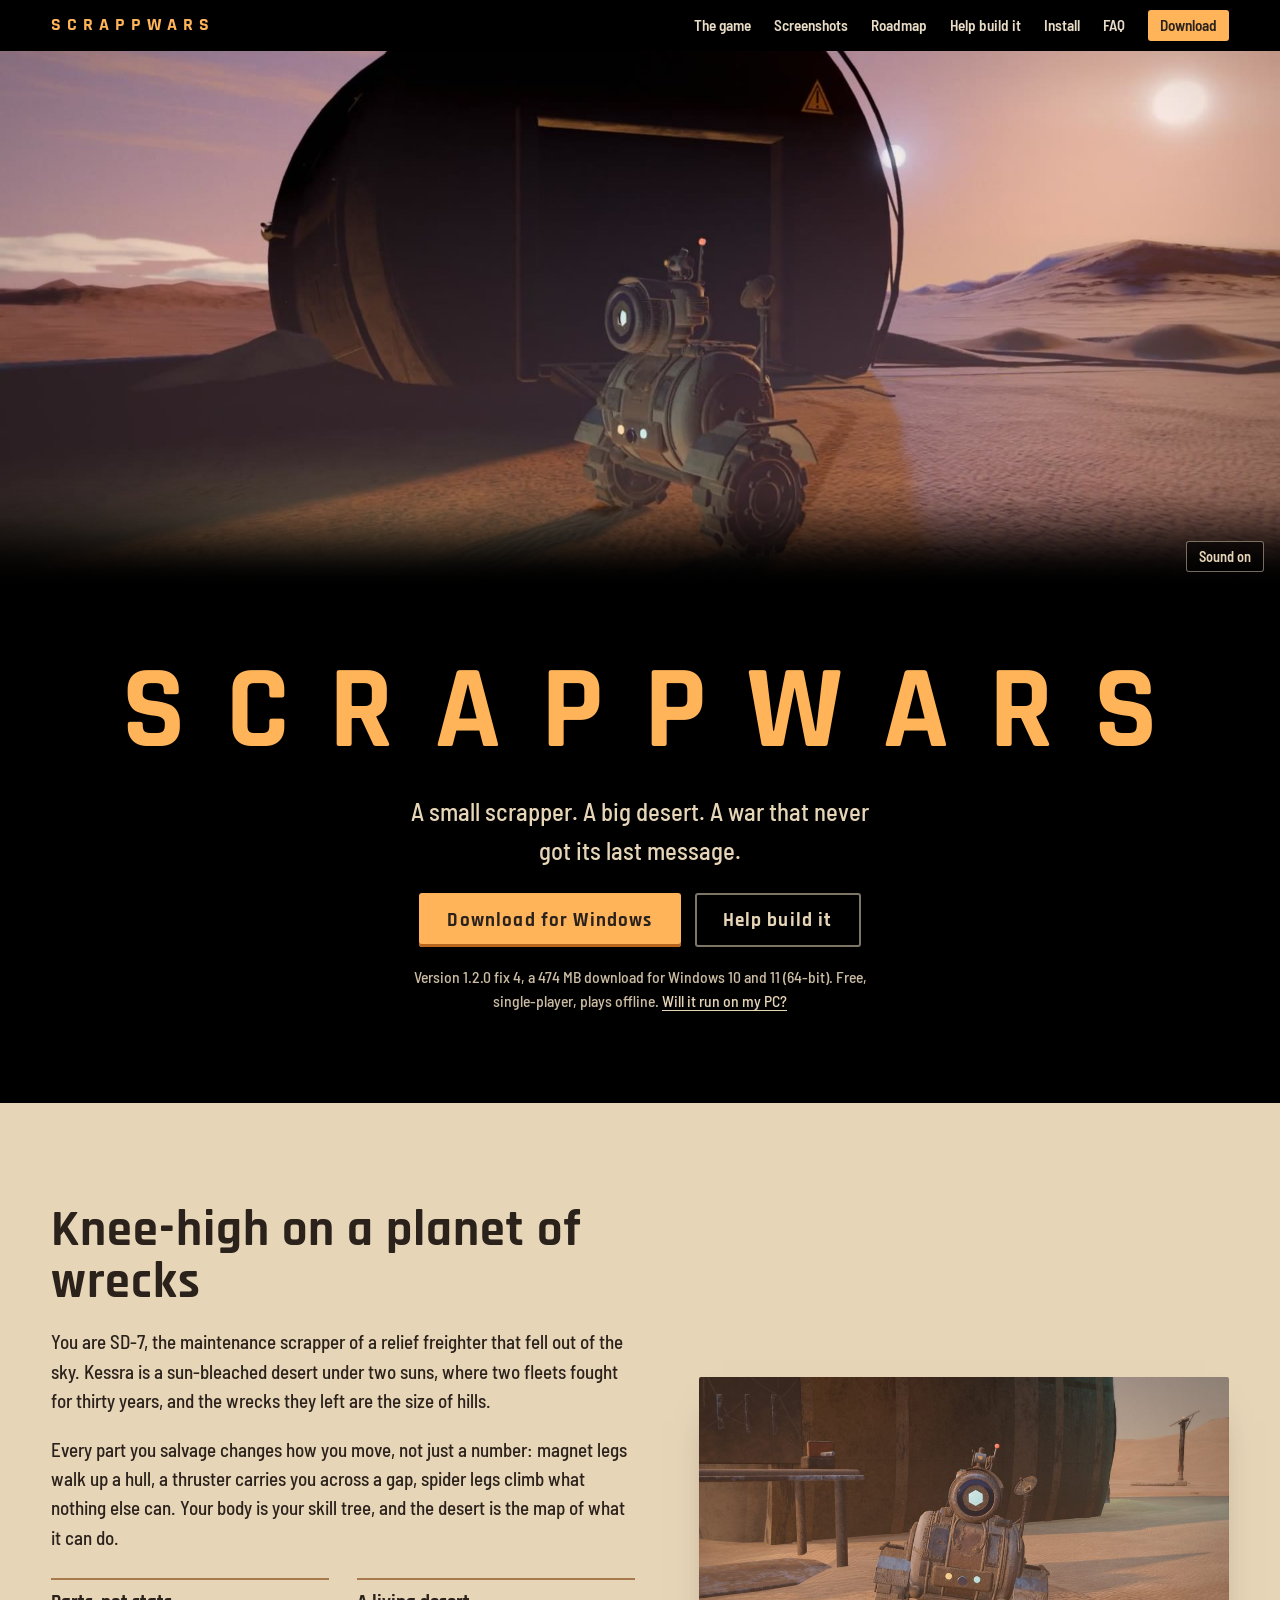
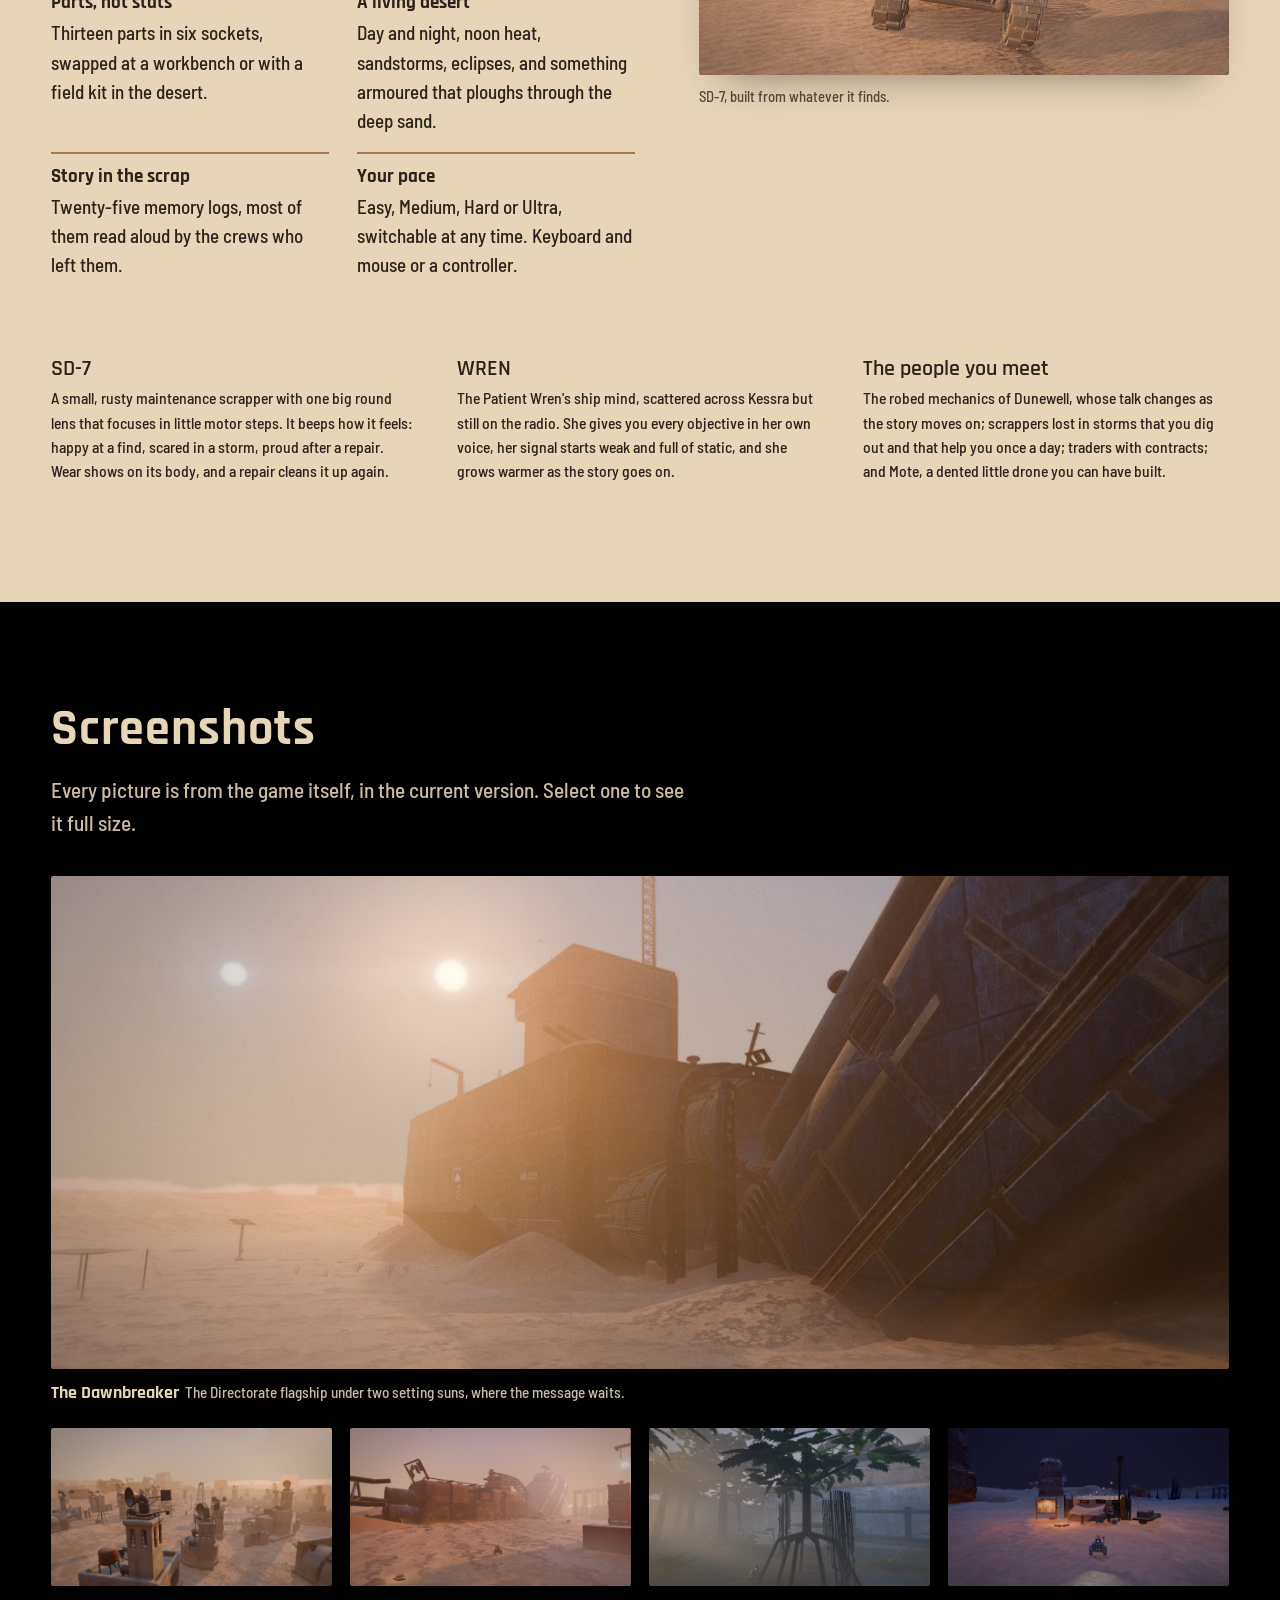
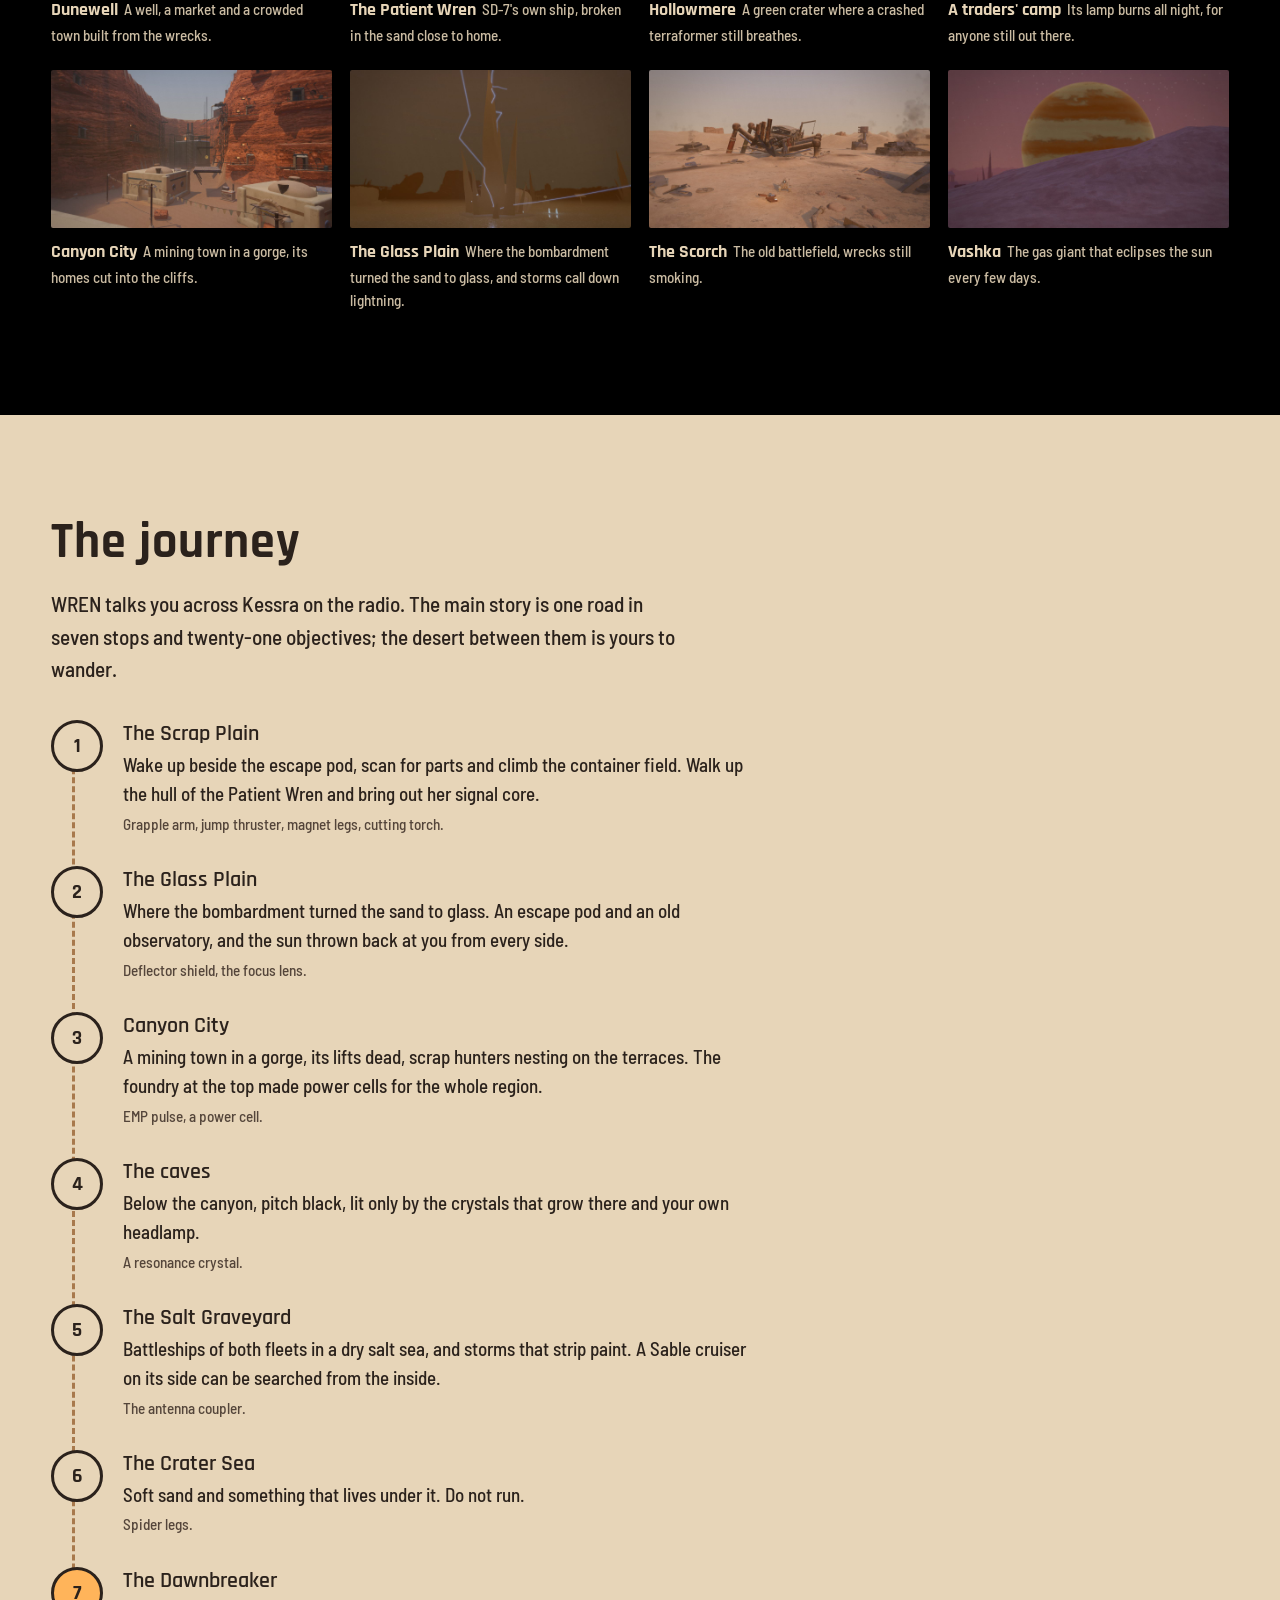
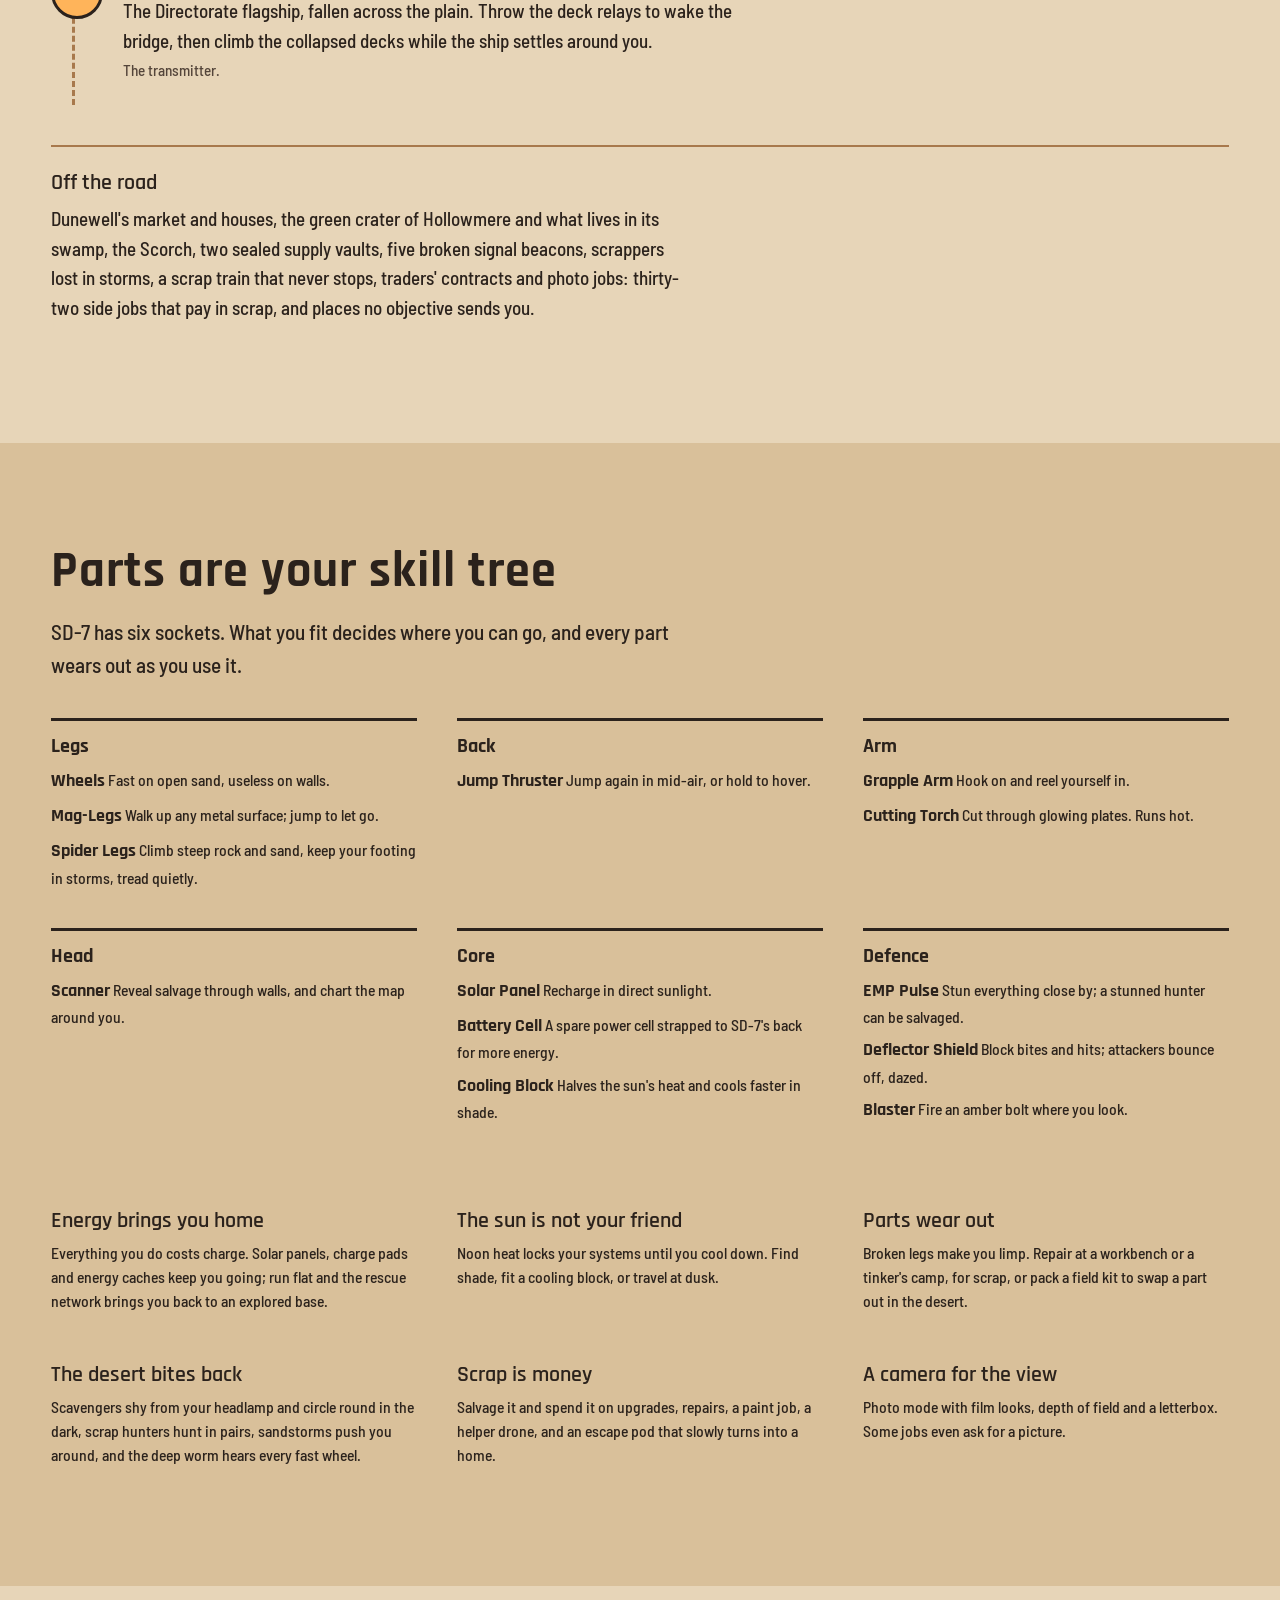
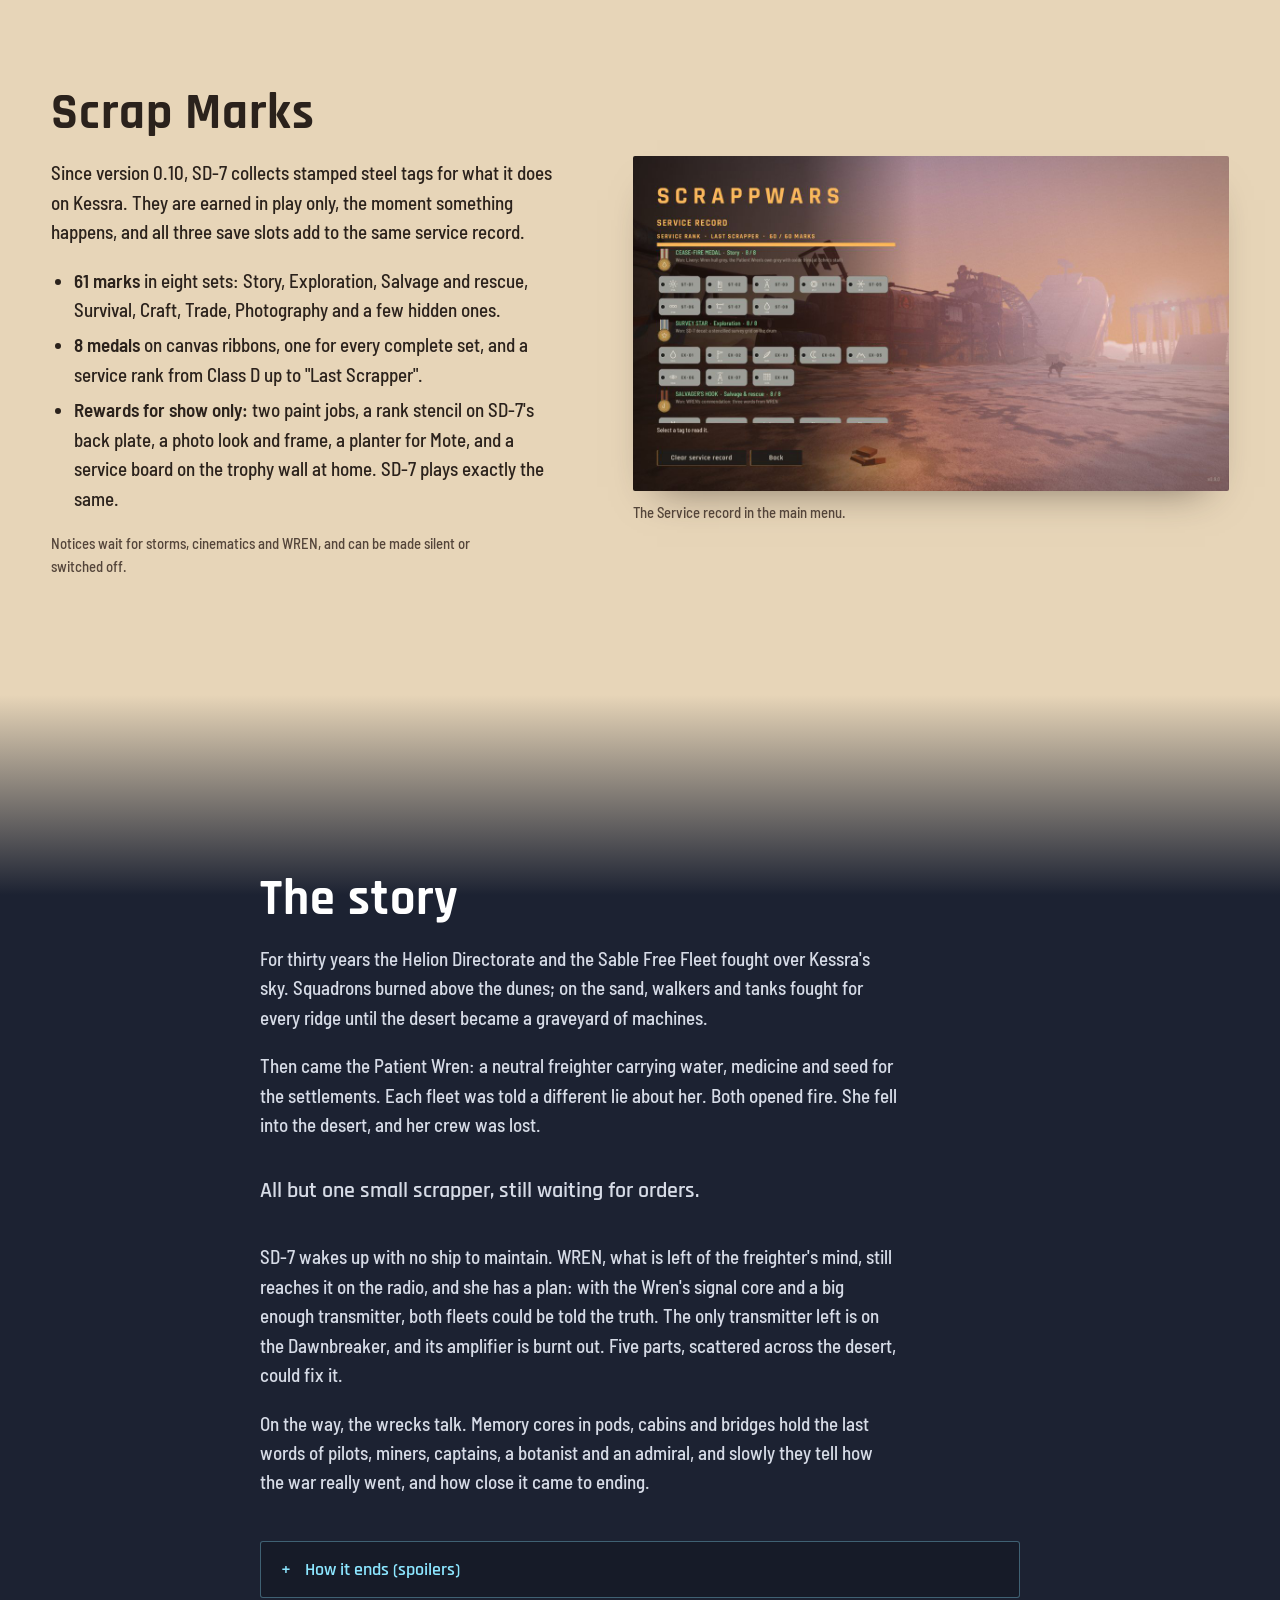
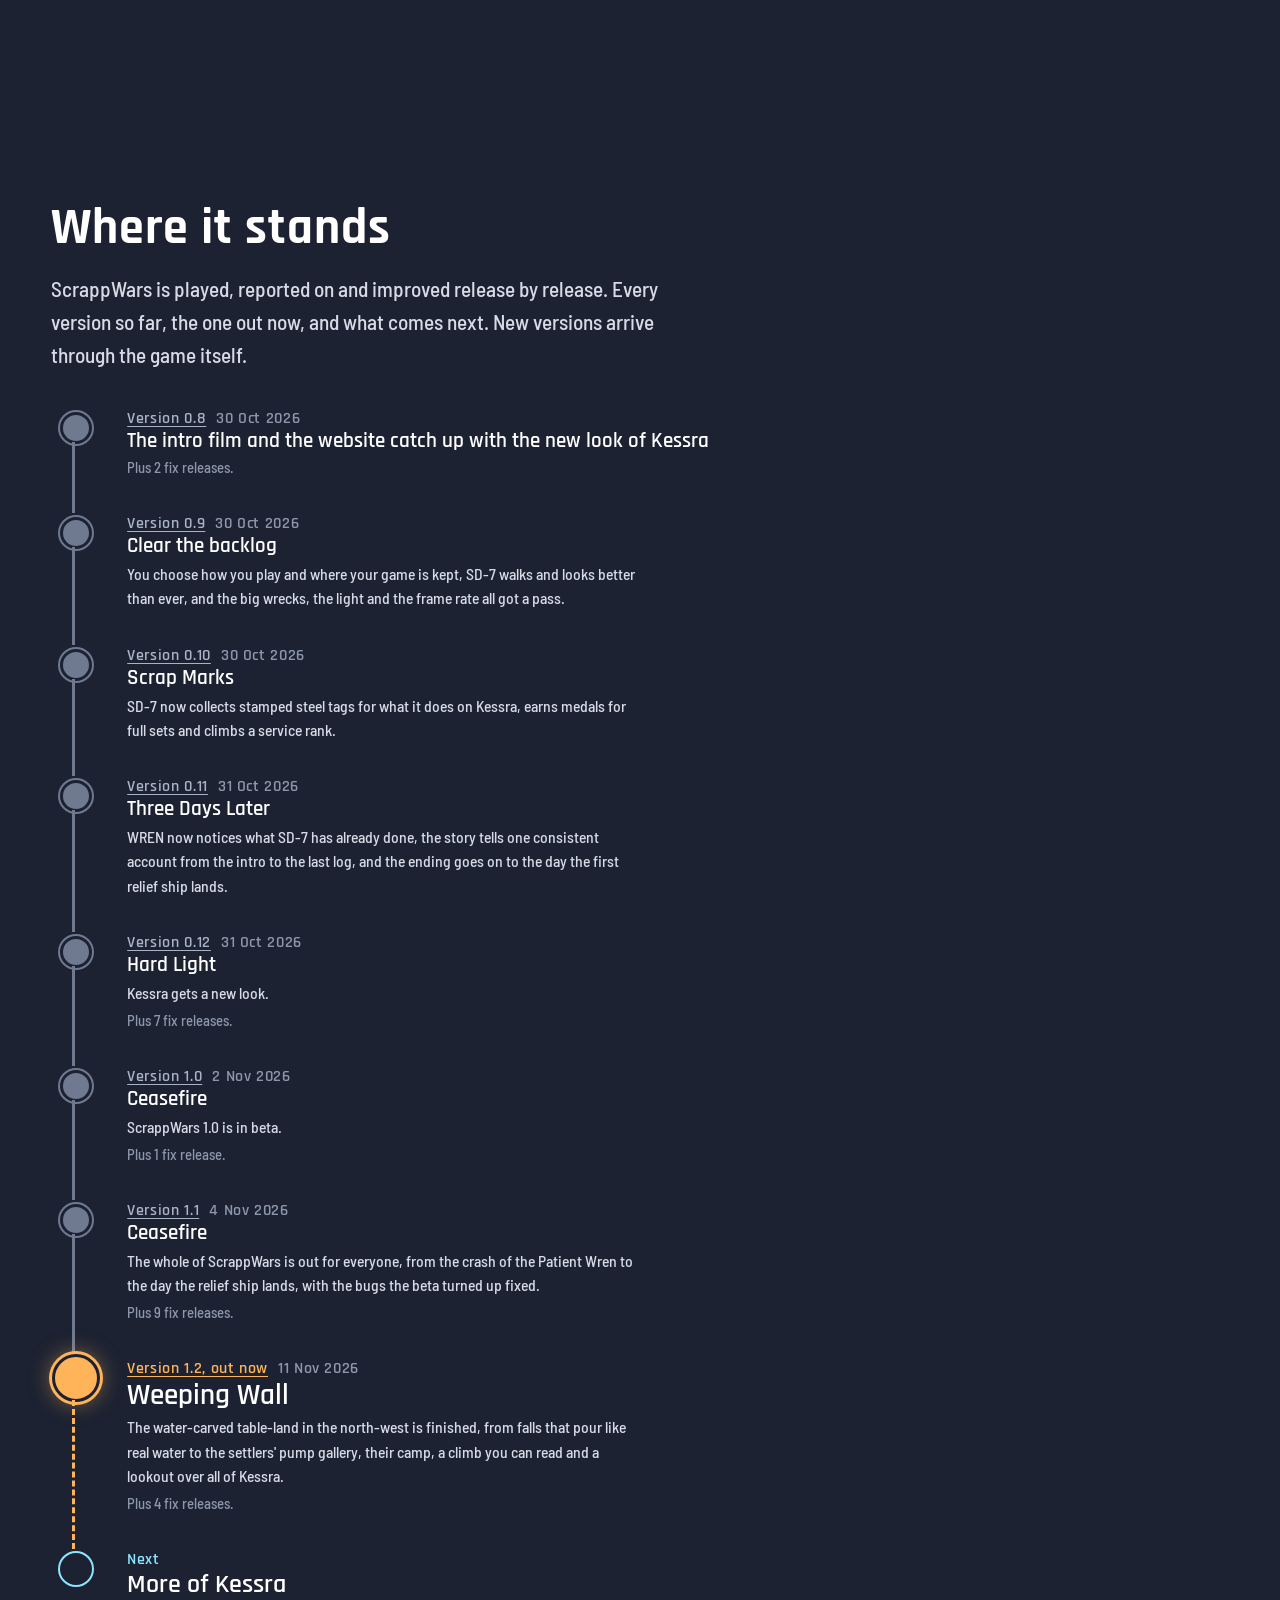
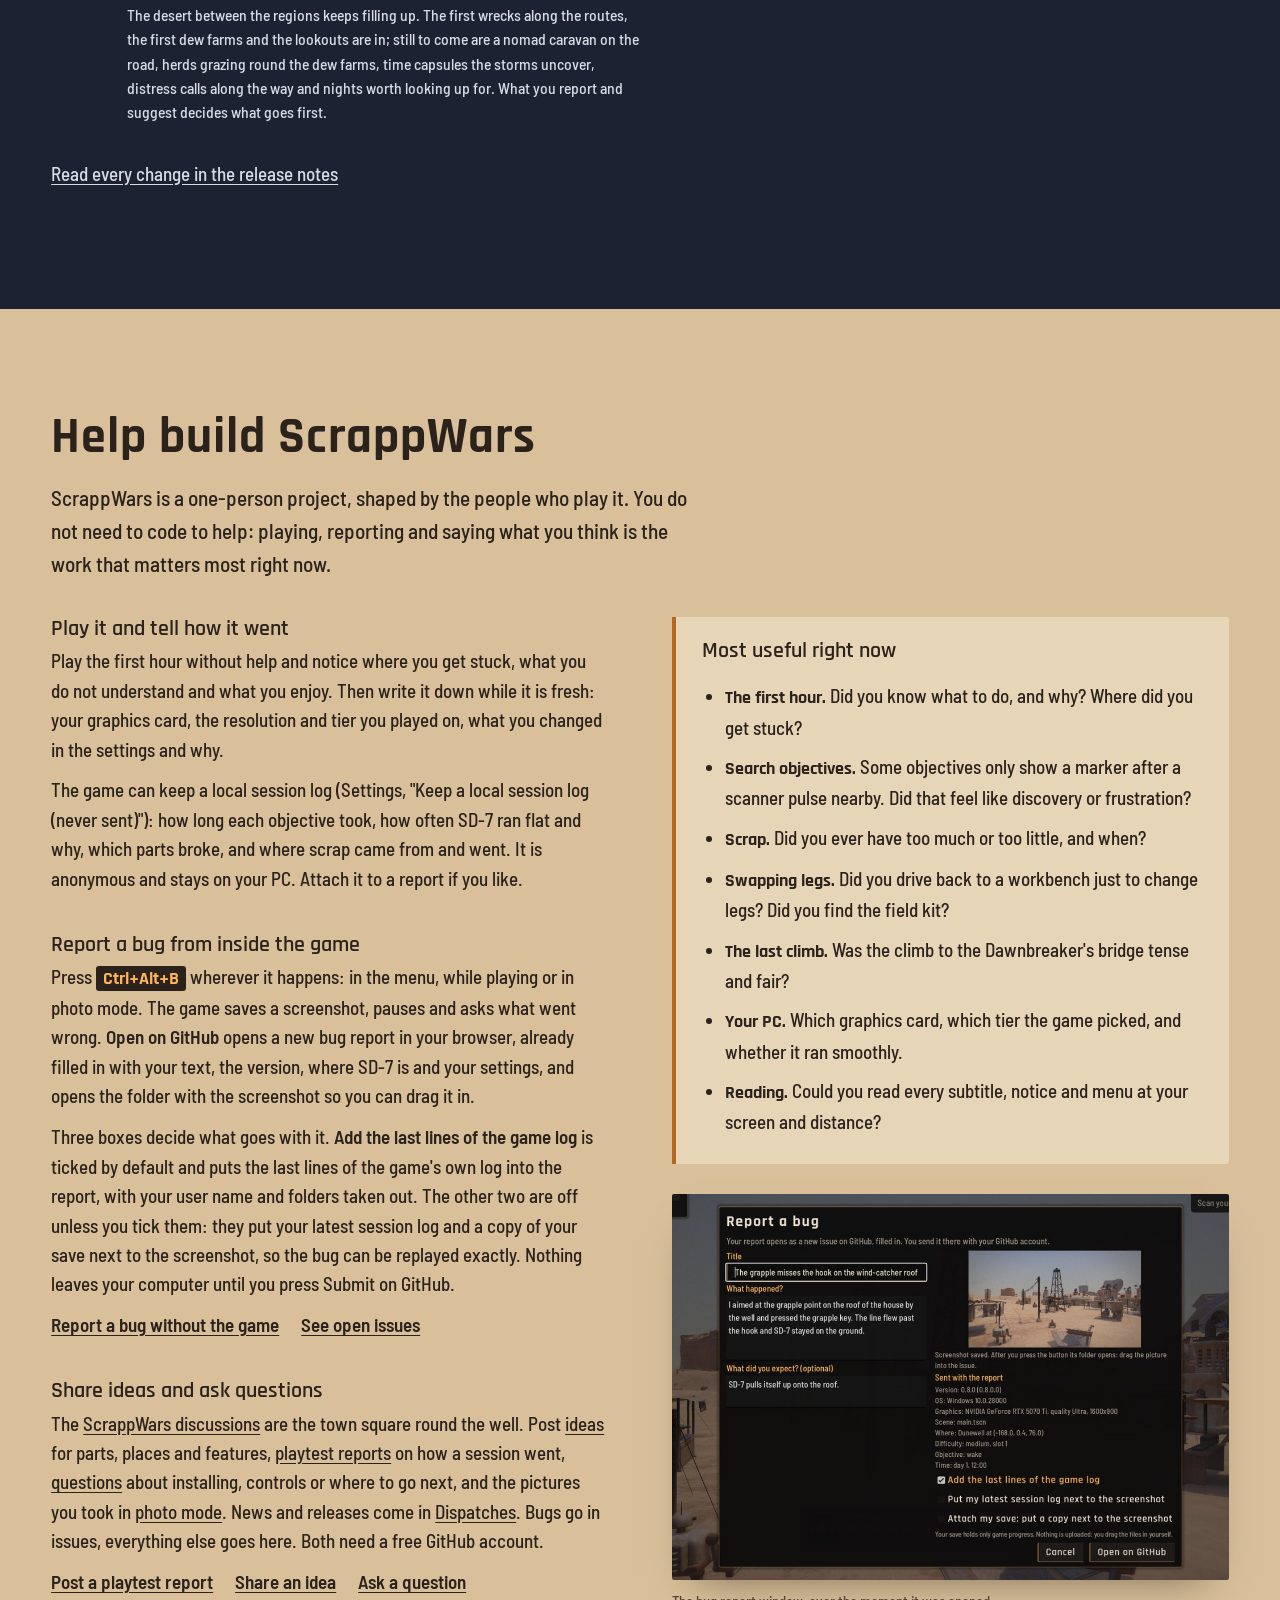
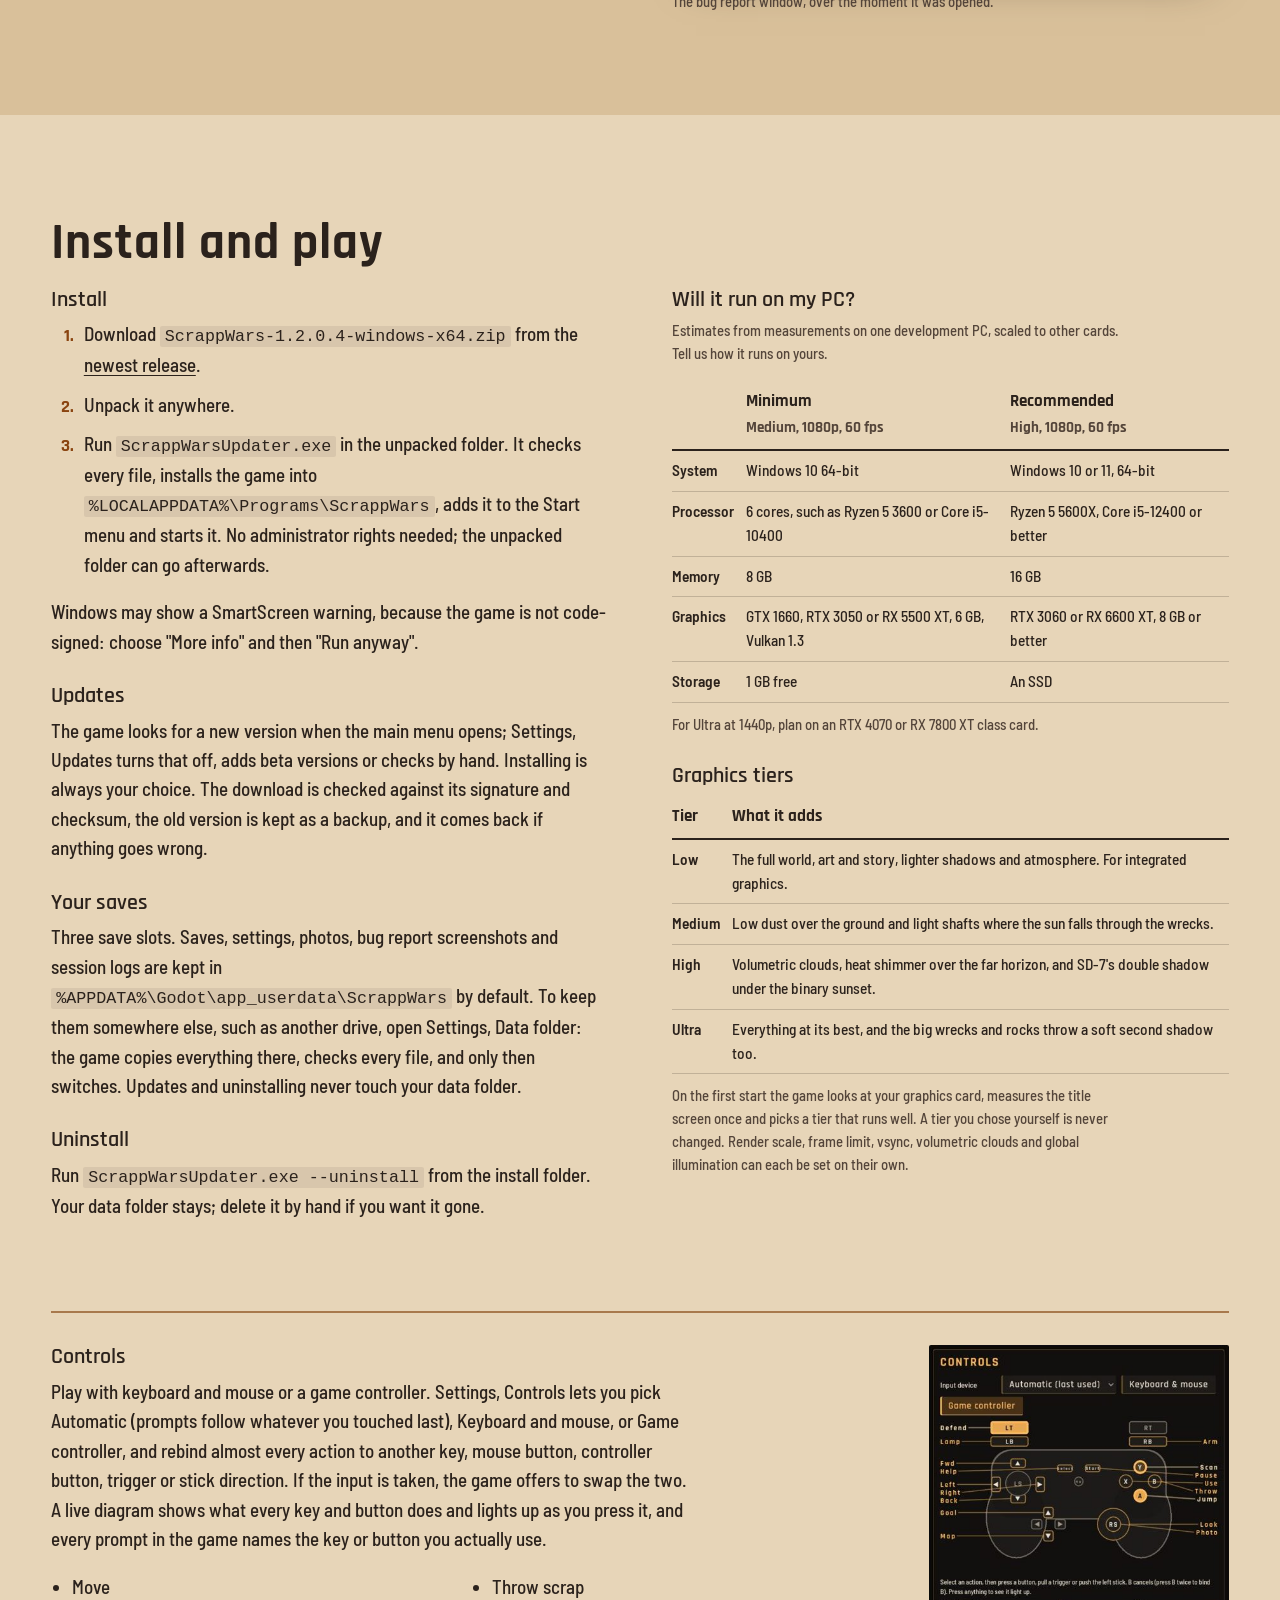
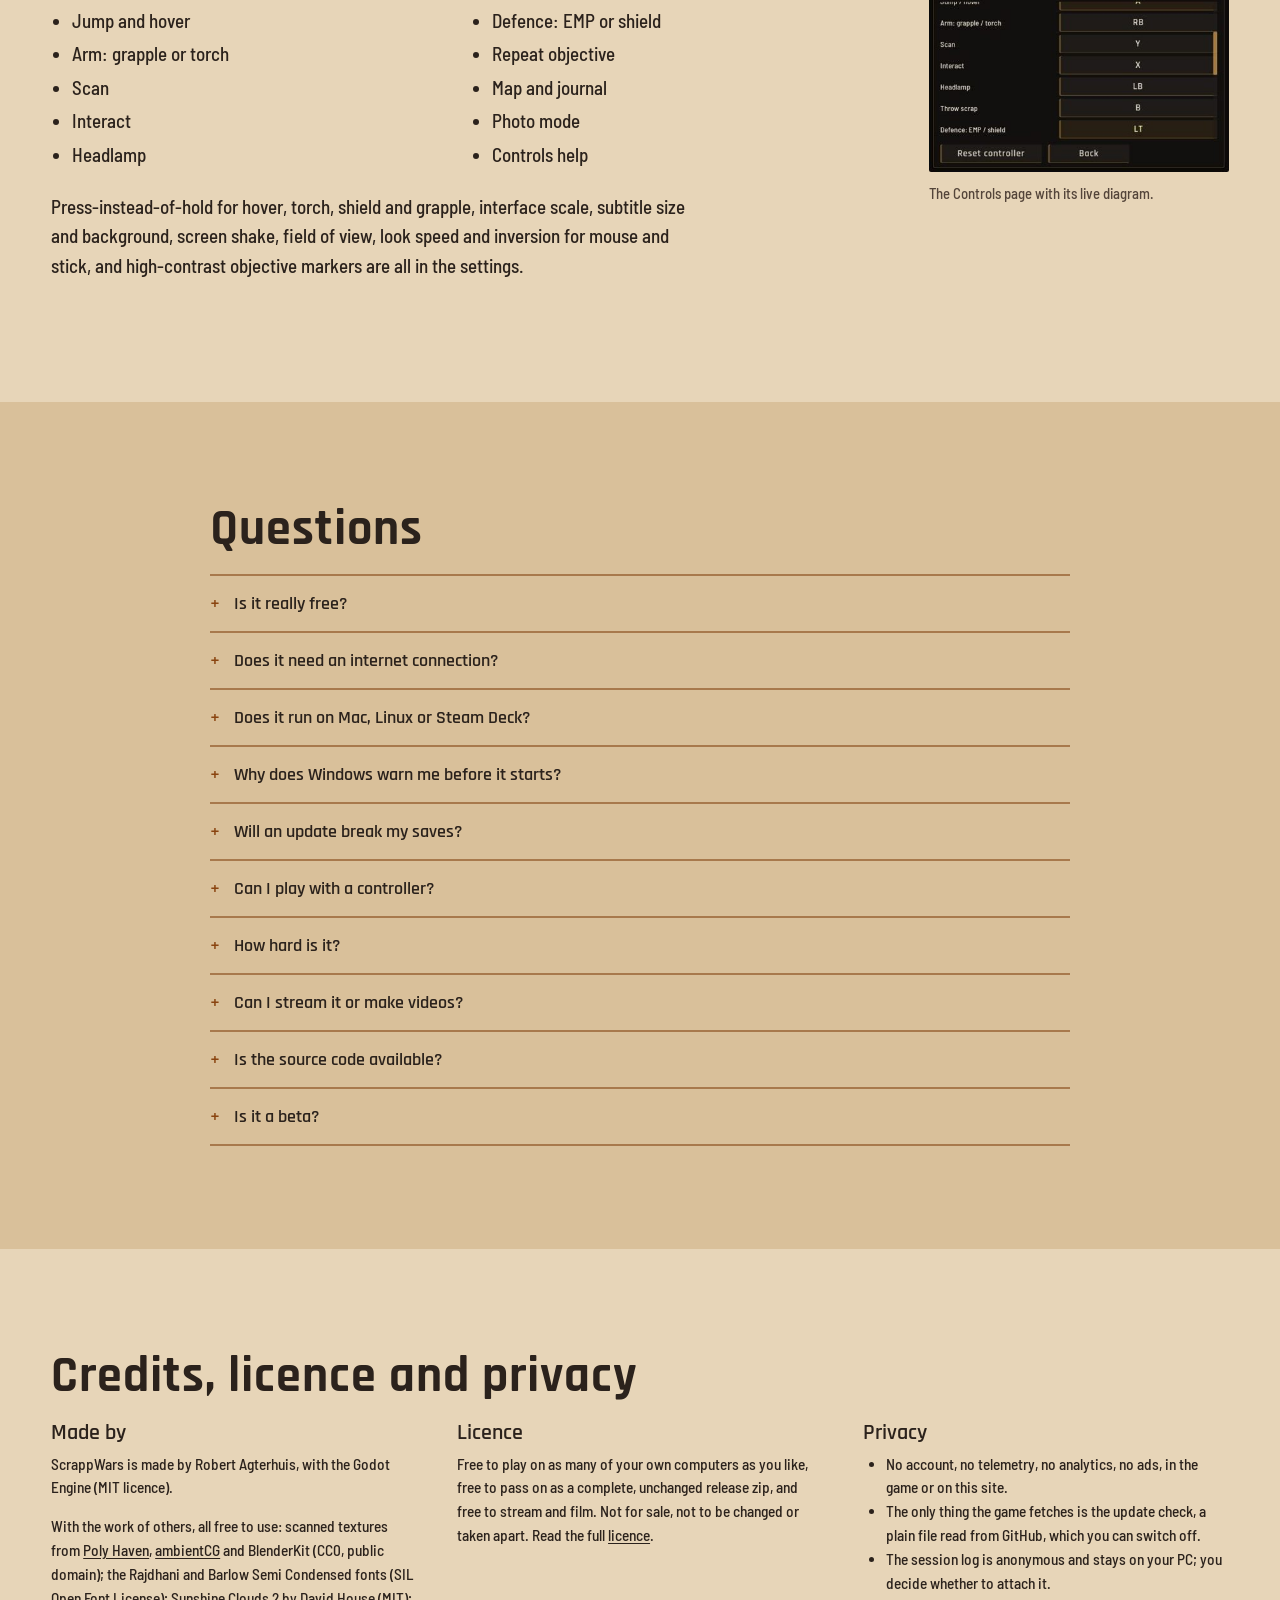
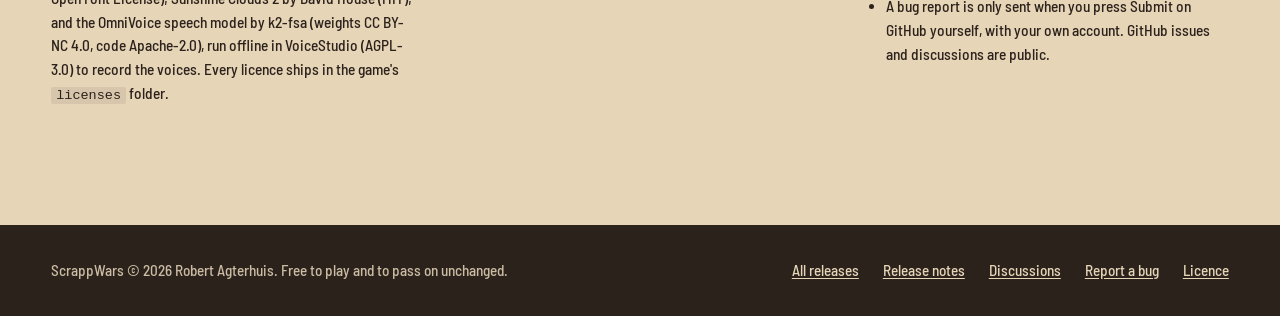
==== commit 8f6f3ea2: "ScrappWars 1.2.0.4: release notes and website" ====
--- a/docs/index.html
+++ b/docs/index.html
@@ -328,7 +328,7 @@
 				<a class="button" href="https://github.com/RobertAgterhuis/Game-ScrappWars/releases/latest">Download for Windows</a>
 				<a class="button quiet" href="#help">Help build it</a>
 			</div>
-			<p class="meta">Version 1.2.0 fix 3, a 474 MB download for Windows 10 and 11 (64-bit). Free, single-player, plays offline. <a href="#requirements">Will it run on my PC?</a></p>
+			<p class="meta">Version 1.2.0 fix 4, a 474 MB download for Windows 10 and 11 (64-bit). Free, single-player, plays offline. <a href="#requirements">Will it run on my PC?</a></p>
 		</div>
 	</div>
 
@@ -503,9 +503,8 @@
 			<p class="lead">ScrappWars is played, reported on and improved release by release. Every version so far, the one out now, and what comes next. New versions arrive through the game itself.</p>
 			<ol class="track">
 				<li>
-					<p class="when"><a href="https://github.com/RobertAgterhuis/Game-ScrappWars/releases/tag/v0.8.0.0">Version 0.8</a><time datetime="2026-10-30">30 Oct 2026</time></p>
-					<h3>Twin Sunset</h3>
-					<p>Every machine, wreck, creature and corner of Kessra has been rebuilt to look harder used, patched together and lived in, and the desert now ends every day with two suns going down together.</p>
+					<p class="when"><a href="https://github.com/RobertAgterhuis/Game-ScrappWars/releases/tag/v0.8.0.1">Version 0.8</a><time datetime="2026-10-30">30 Oct 2026</time></p>
+					<h3>The intro film and the website catch up with the new look of Kessra</h3>
 					<p class="fixes">Plus 2 fix releases.</p>
 				</li>
 				<li>
@@ -545,7 +544,7 @@
 					<p class="when"><a href="https://github.com/RobertAgterhuis/Game-ScrappWars/releases/tag/v1.2.0.0">Version 1.2, out now</a><time datetime="2026-11-11">11 Nov 2026</time></p>
 					<h3>Weeping Wall</h3>
 					<p>The water-carved table-land in the north-west is finished, from falls that pour like real water to the settlers&#39; pump gallery, their camp, a climb you can read and a lookout over all of Kessra.</p>
-					<p class="fixes">Plus 3 fix releases.</p>
+					<p class="fixes">Plus 4 fix releases.</p>
 				</li>
 				<li class="next">
 					<p class="when">Next</p>
@@ -610,7 +609,7 @@
 				<div>
 					<h3>Install</h3>
 					<ol class="steps">
-						<li>Download <code>ScrappWars-1.2.0.3-windows-x64.zip</code> from the <a href="https://github.com/RobertAgterhuis/Game-ScrappWars/releases/latest">newest release</a>.</li>
+						<li>Download <code>ScrappWars-1.2.0.4-windows-x64.zip</code> from the <a href="https://github.com/RobertAgterhuis/Game-ScrappWars/releases/latest">newest release</a>.</li>
 						<li>Unpack it anywhere.</li>
 						<li>Run <code>ScrappWarsUpdater.exe</code> in the unpacked folder. It checks every file, installs the game into <code>%LOCALAPPDATA%\Programs\ScrappWars</code>, adds it to the Start menu and starts it. No administrator rights needed; the unpacked folder can go afterwards.</li>
 					</ol>
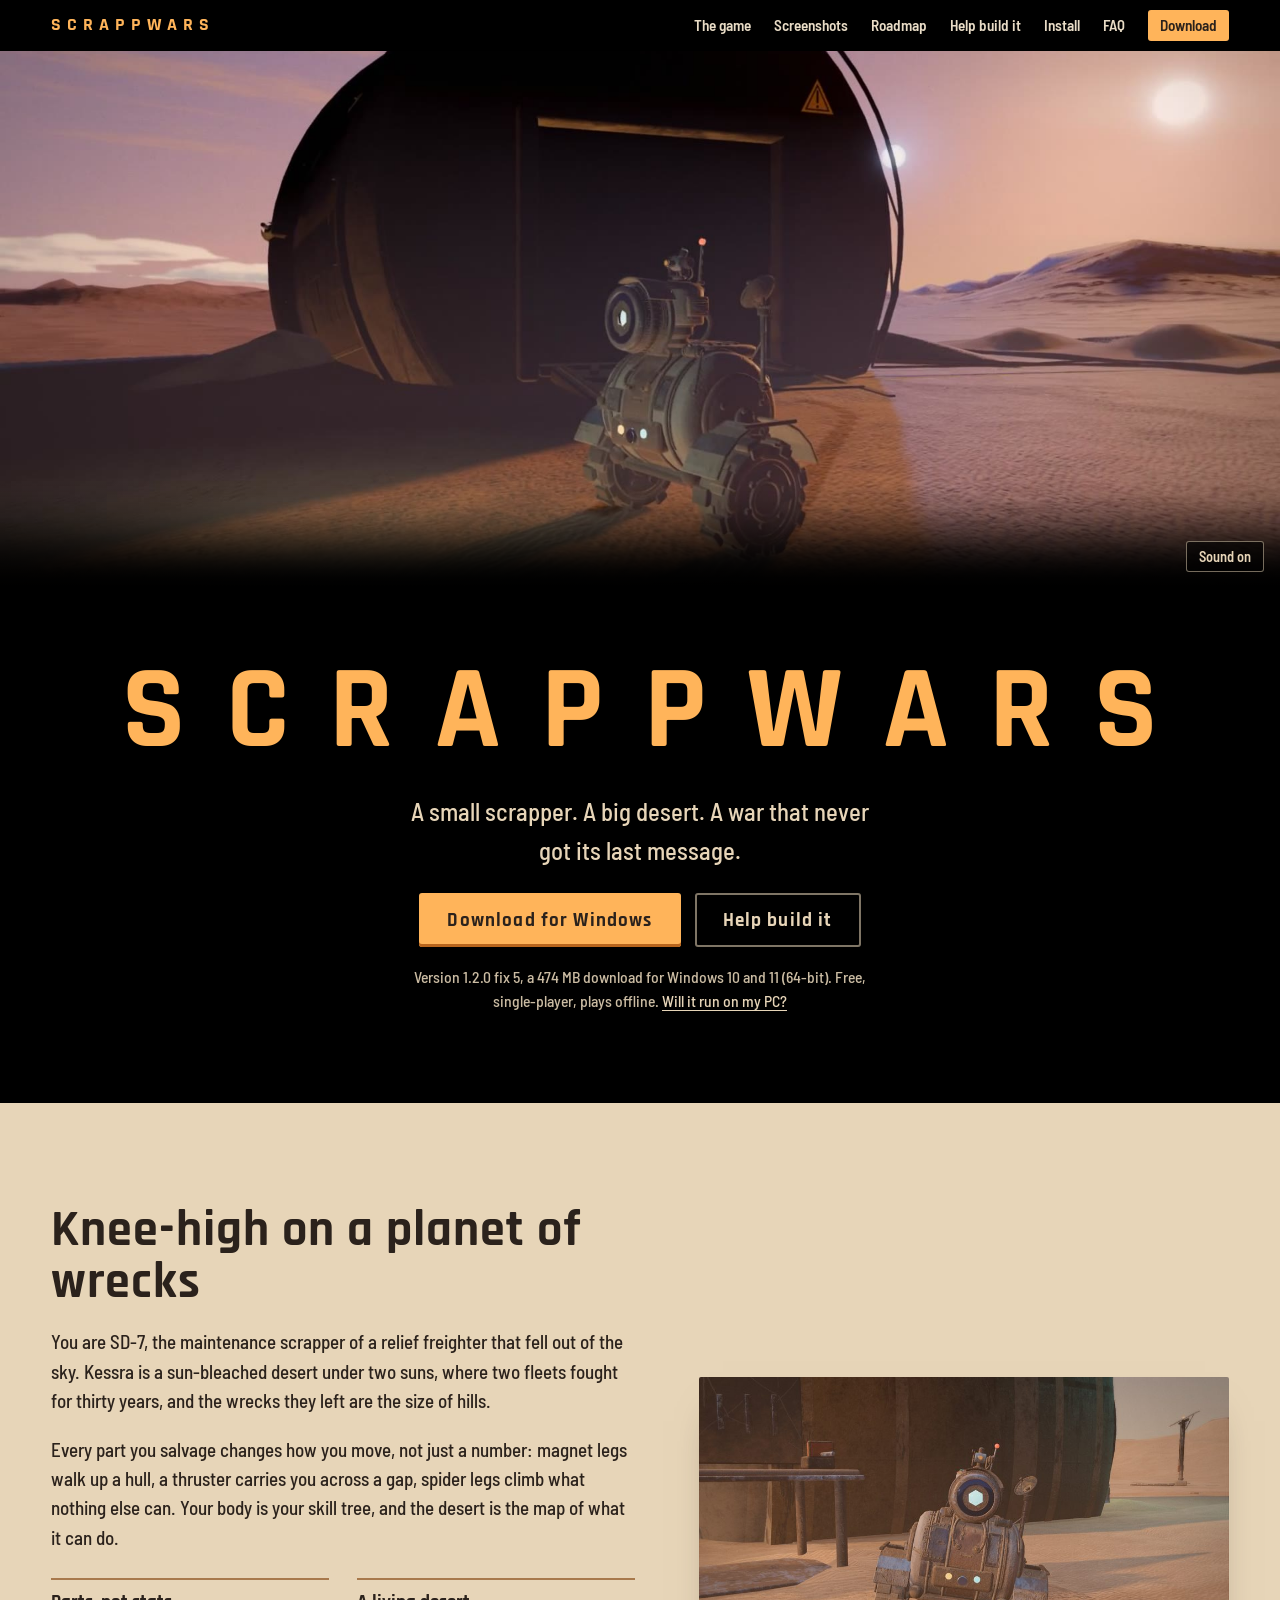
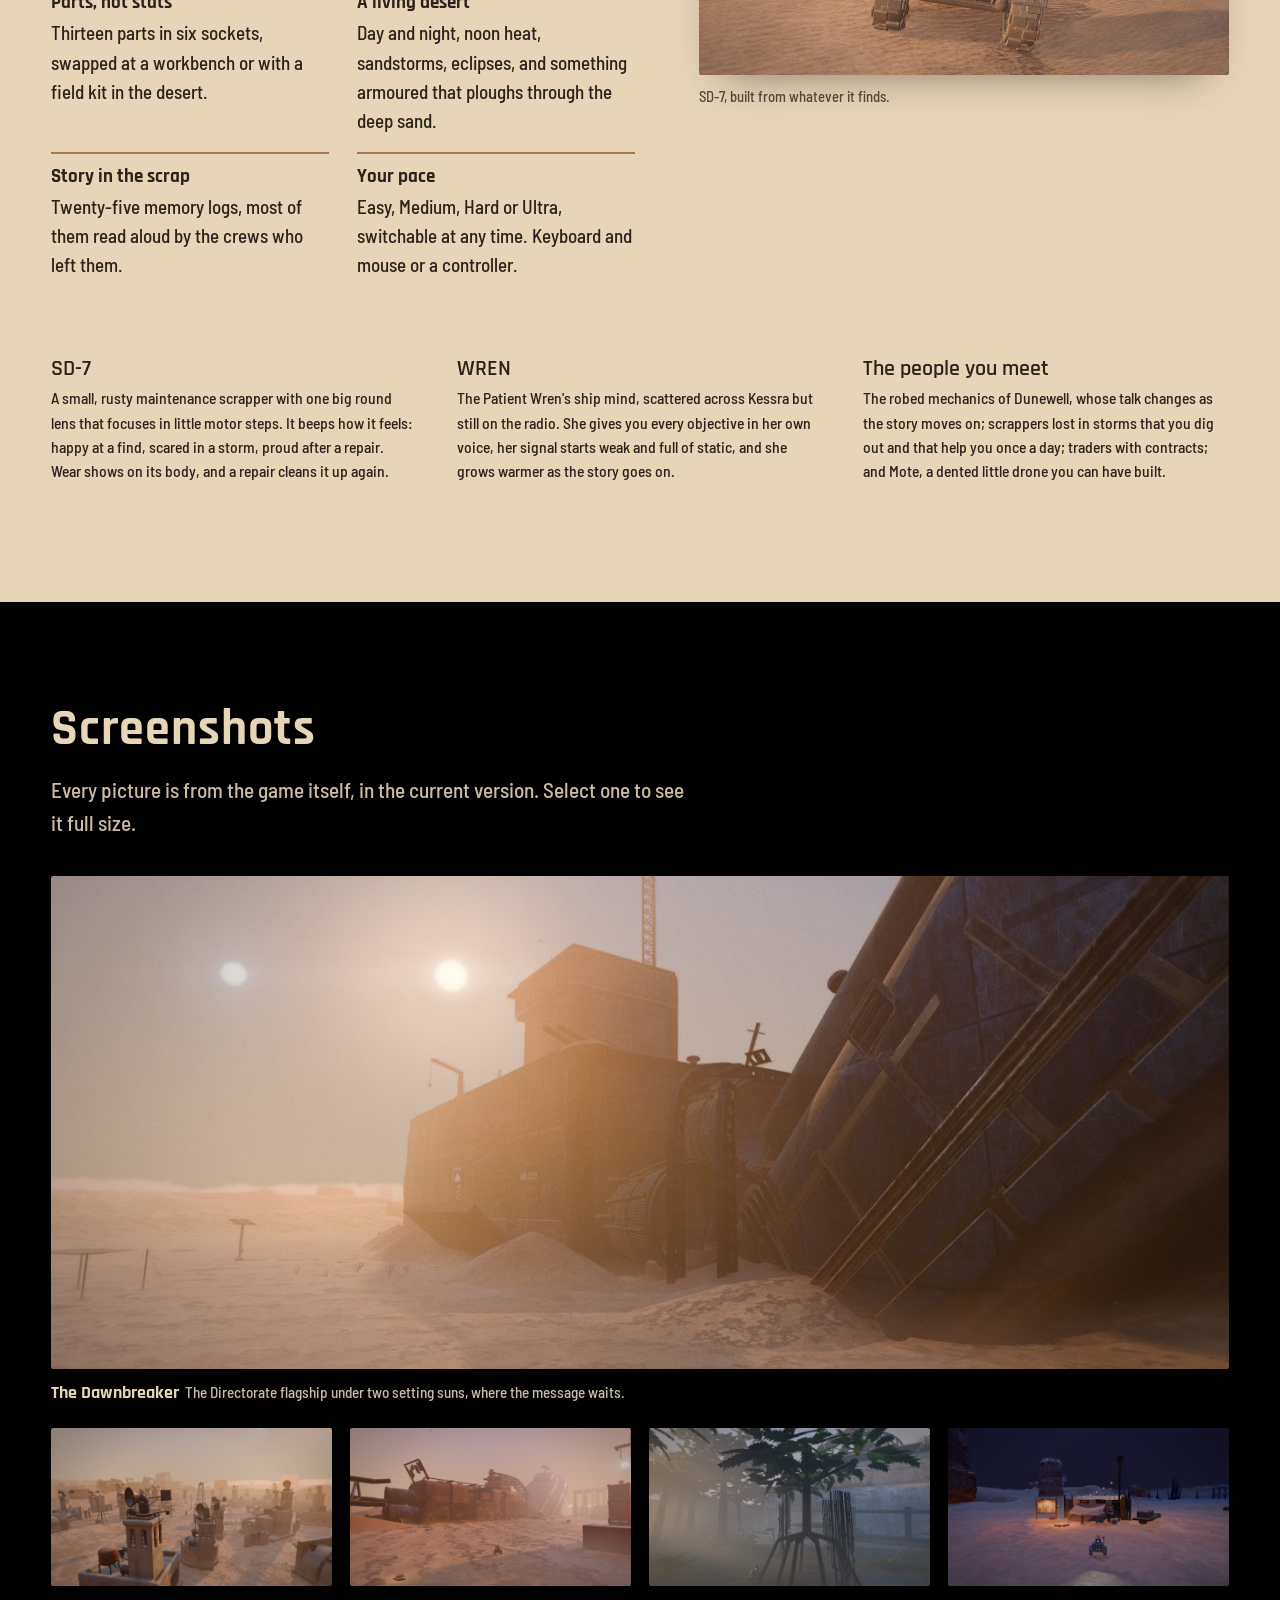
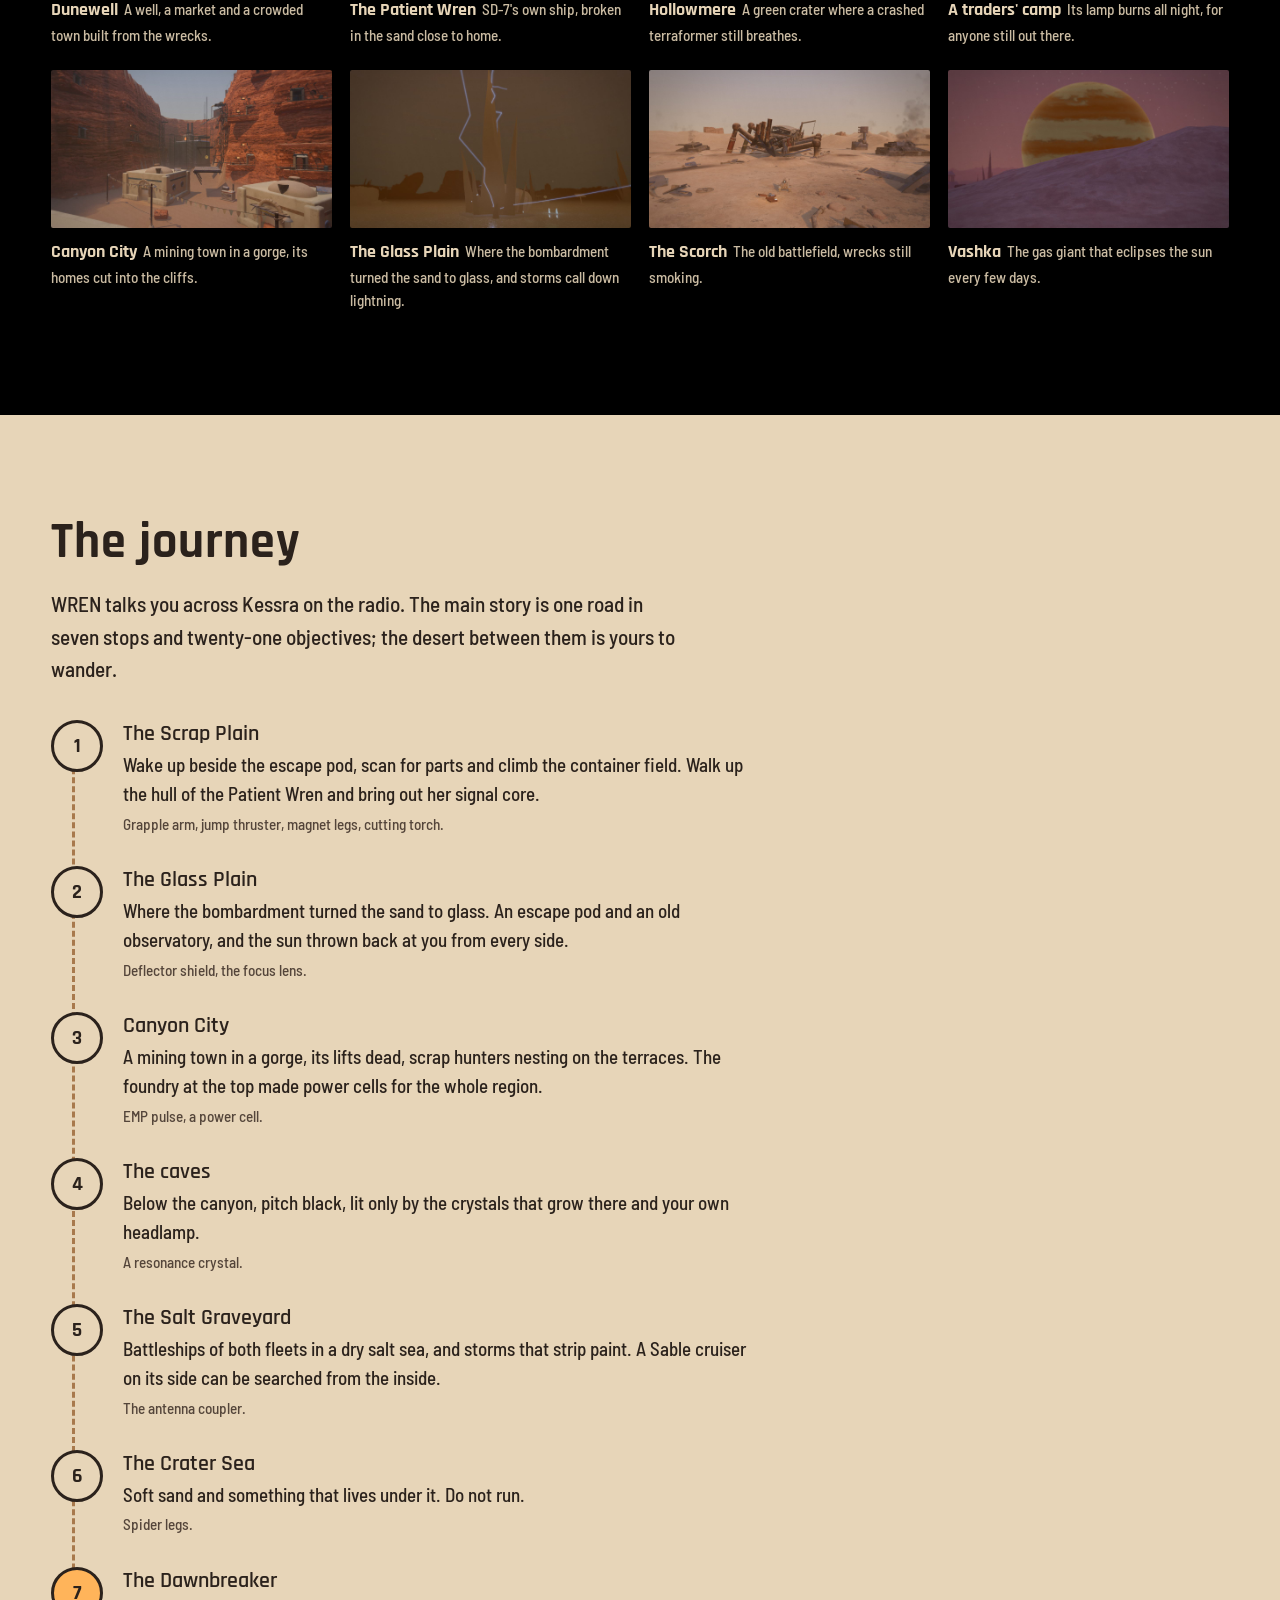
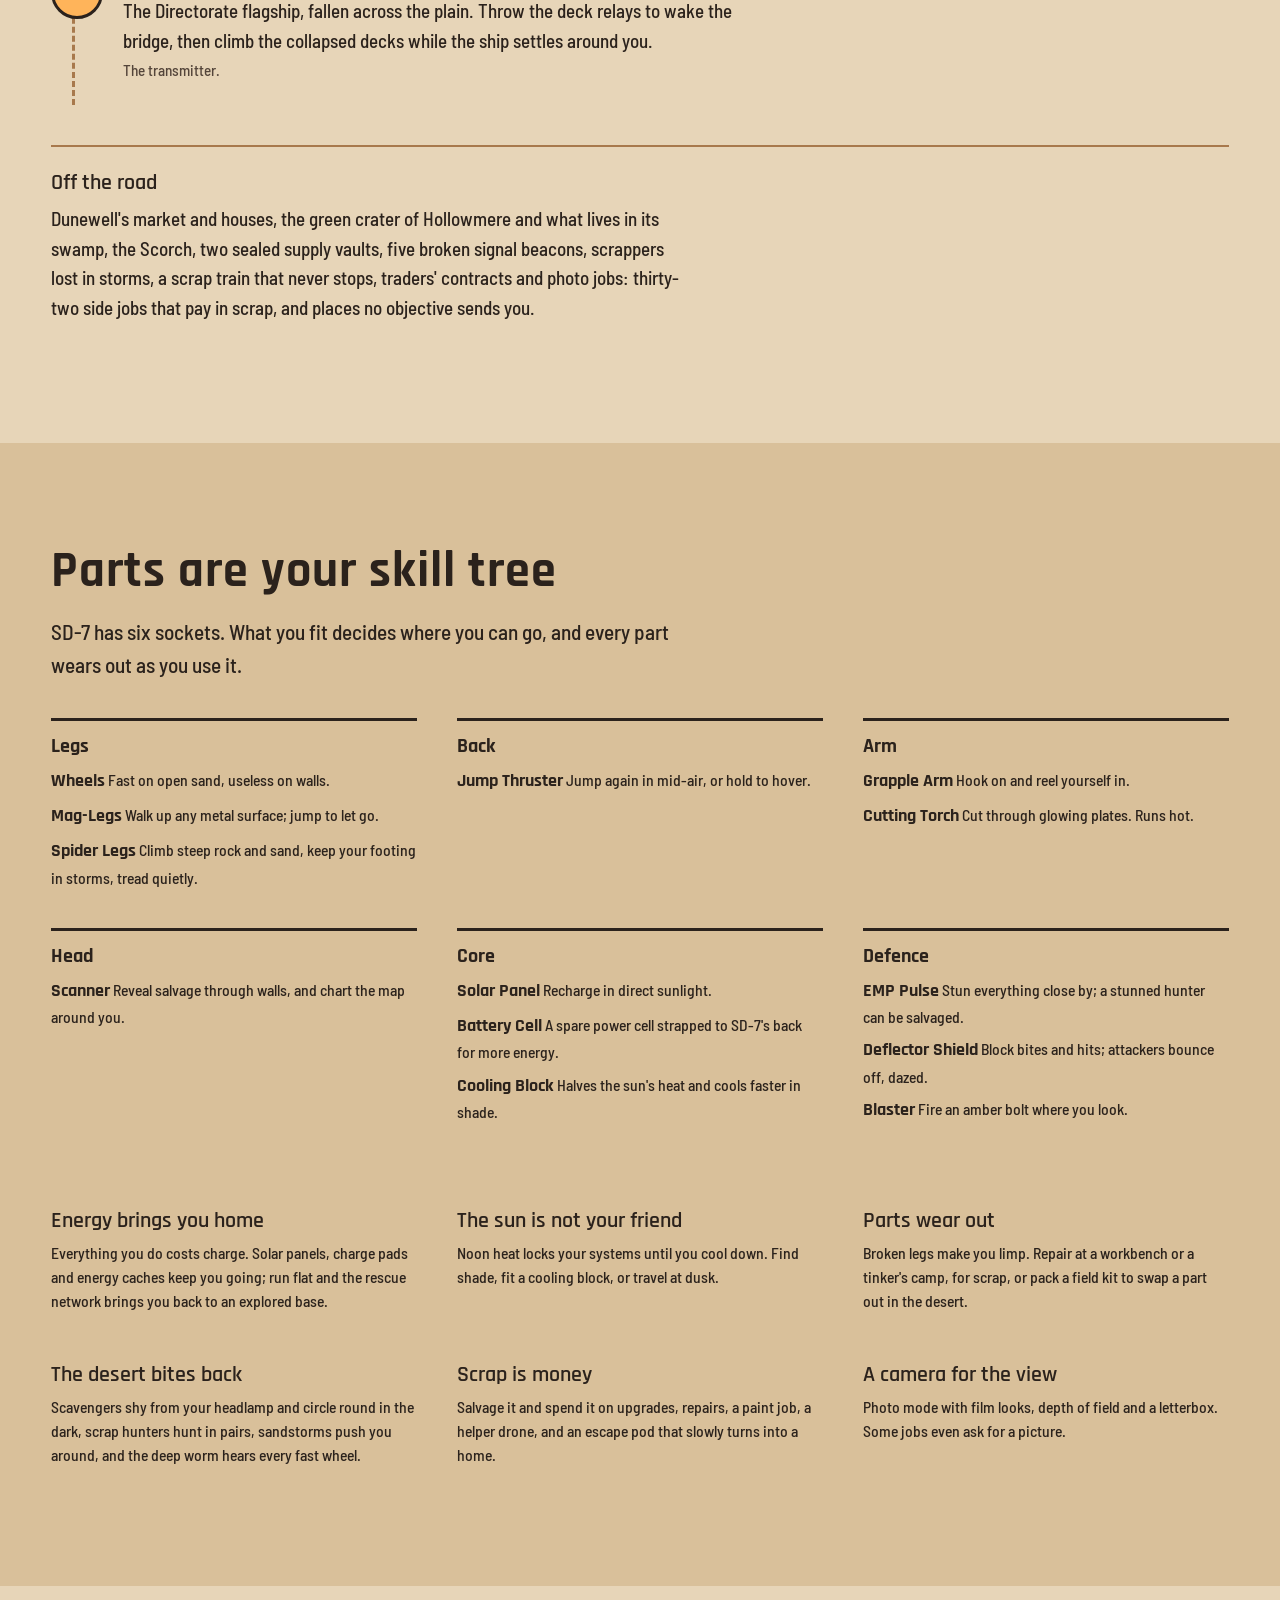
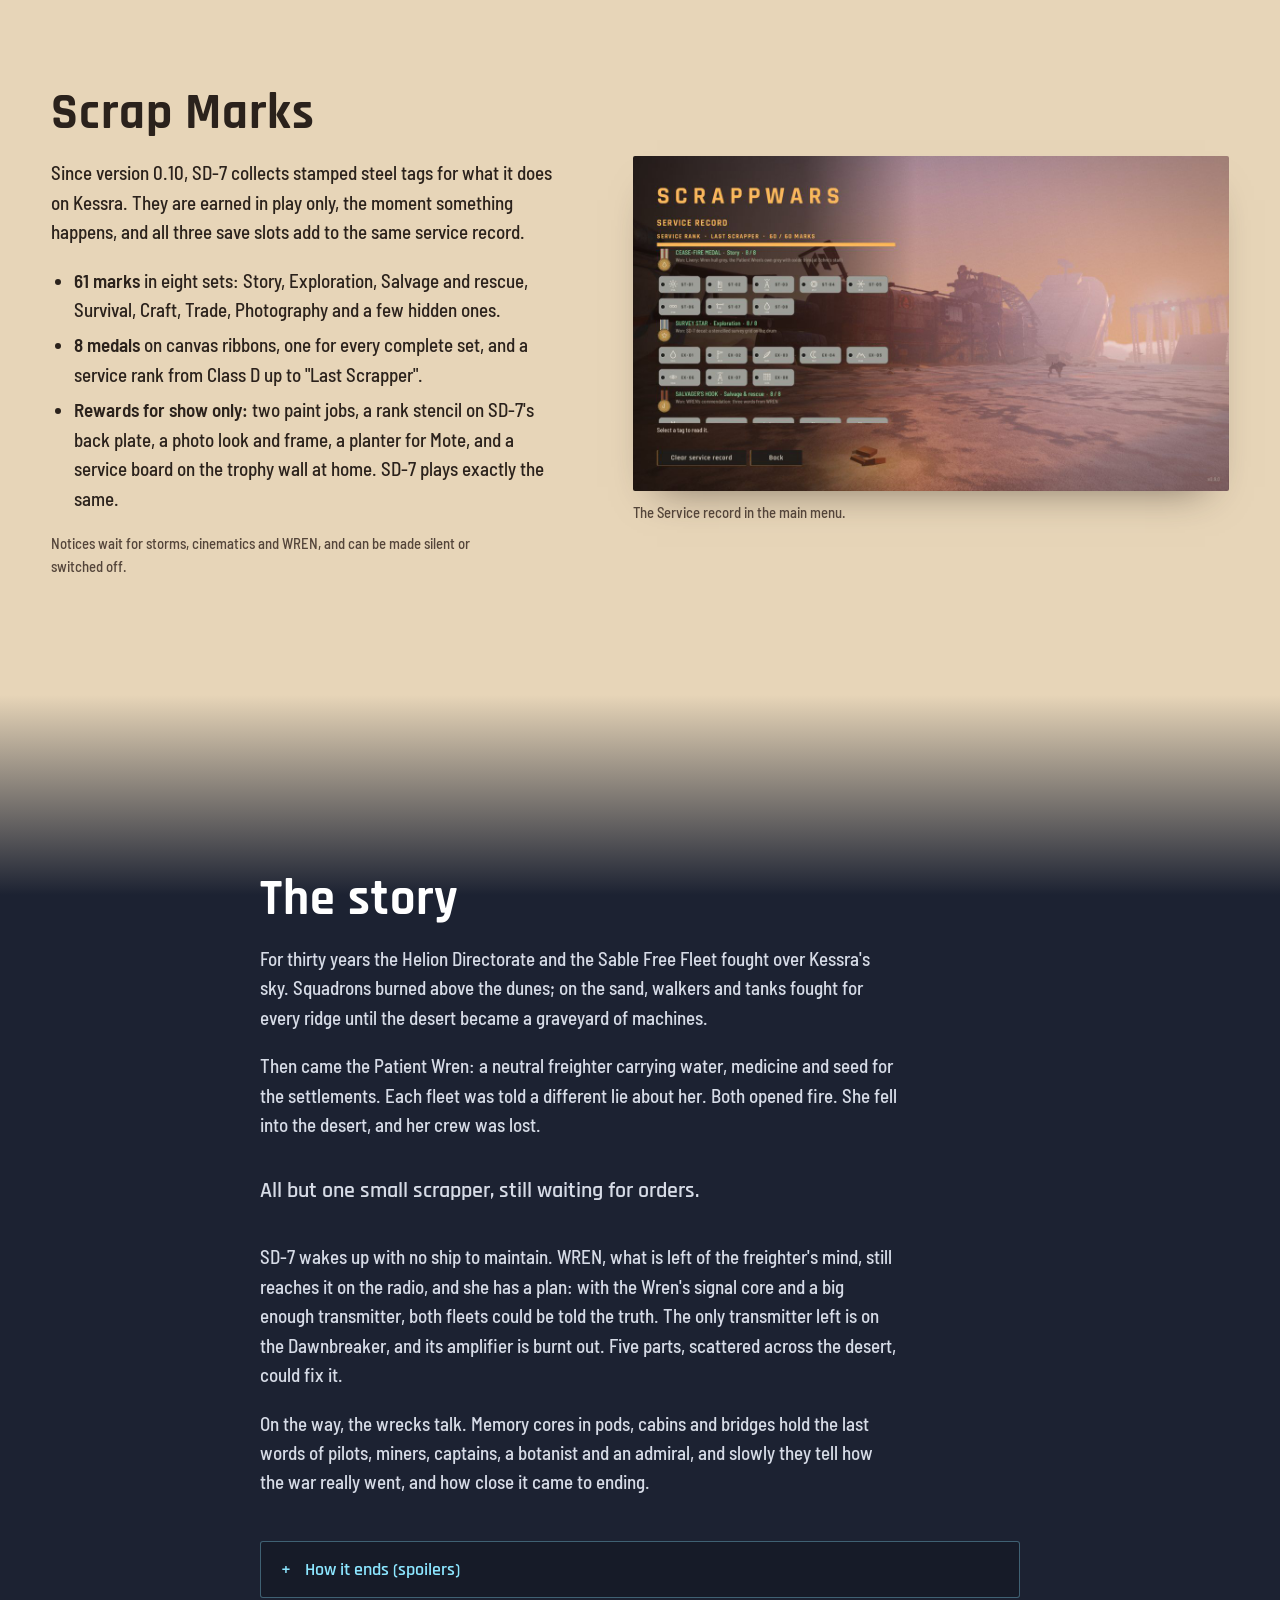
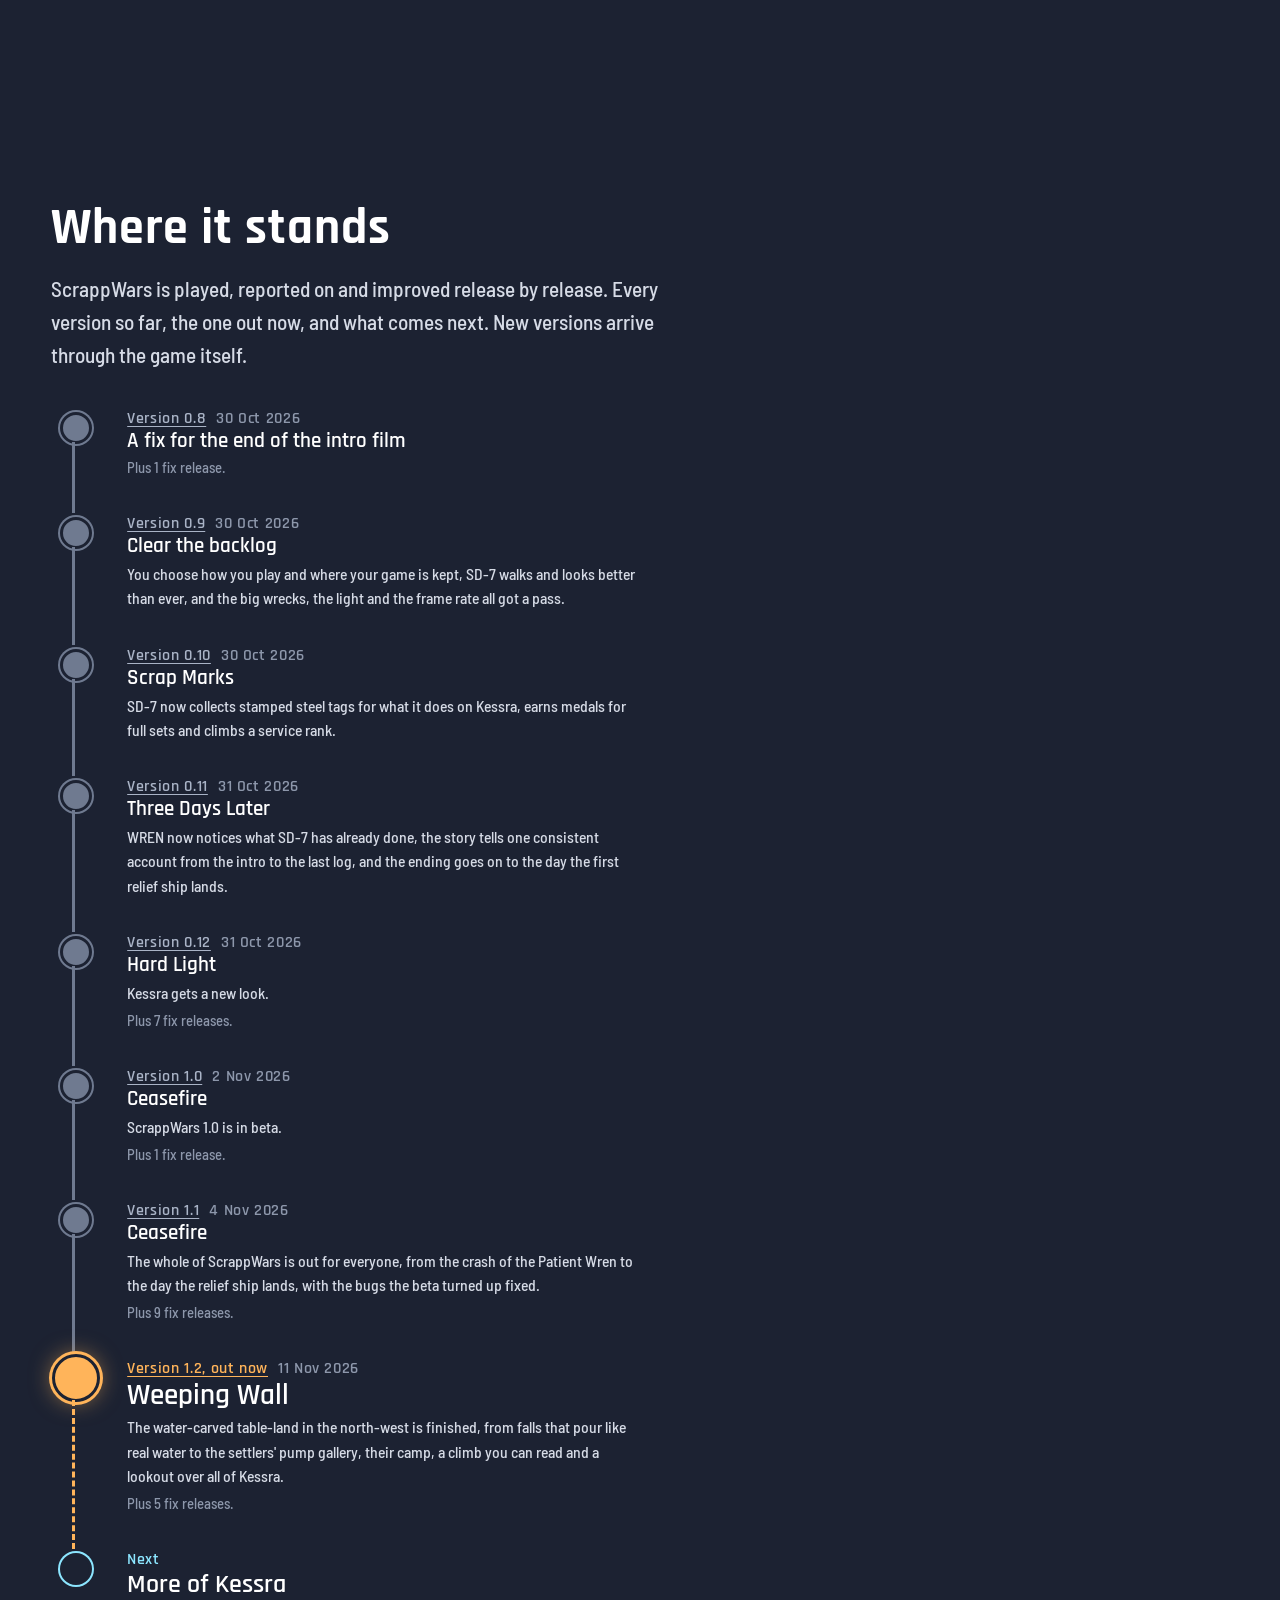
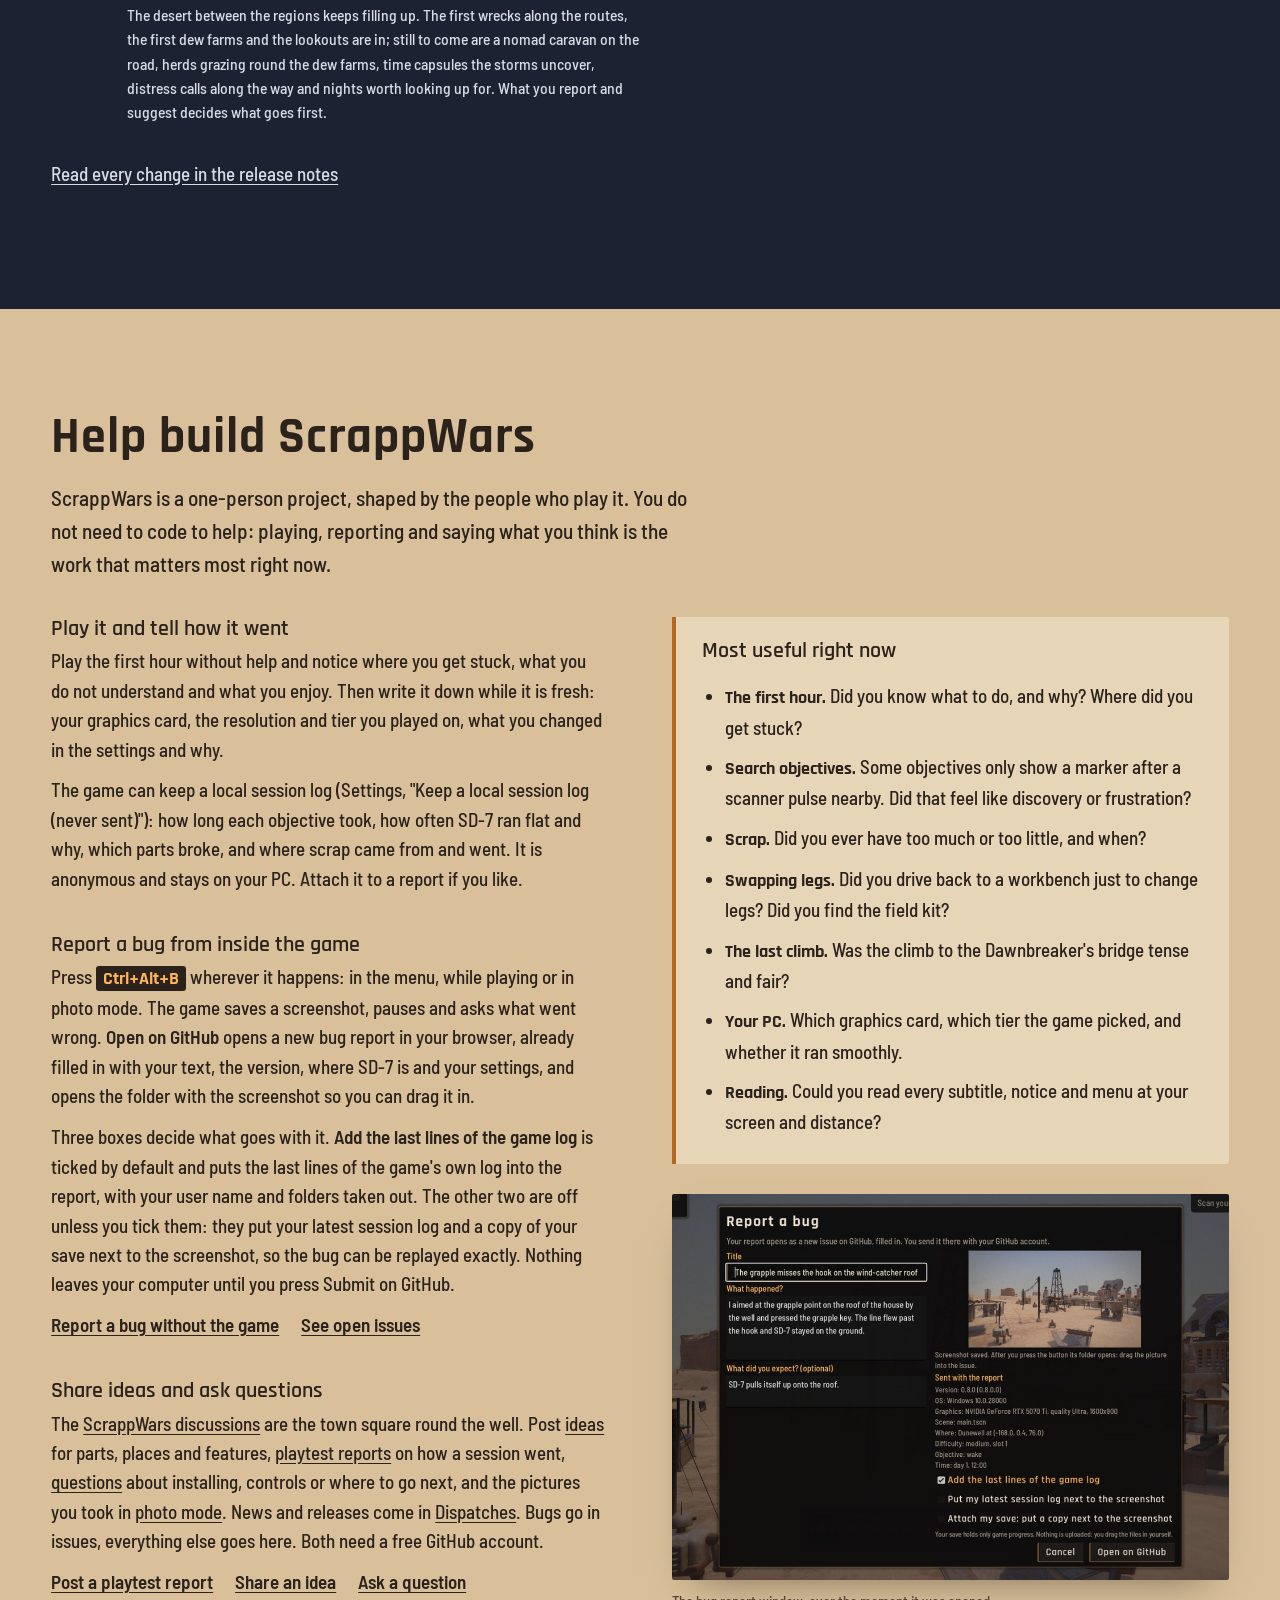
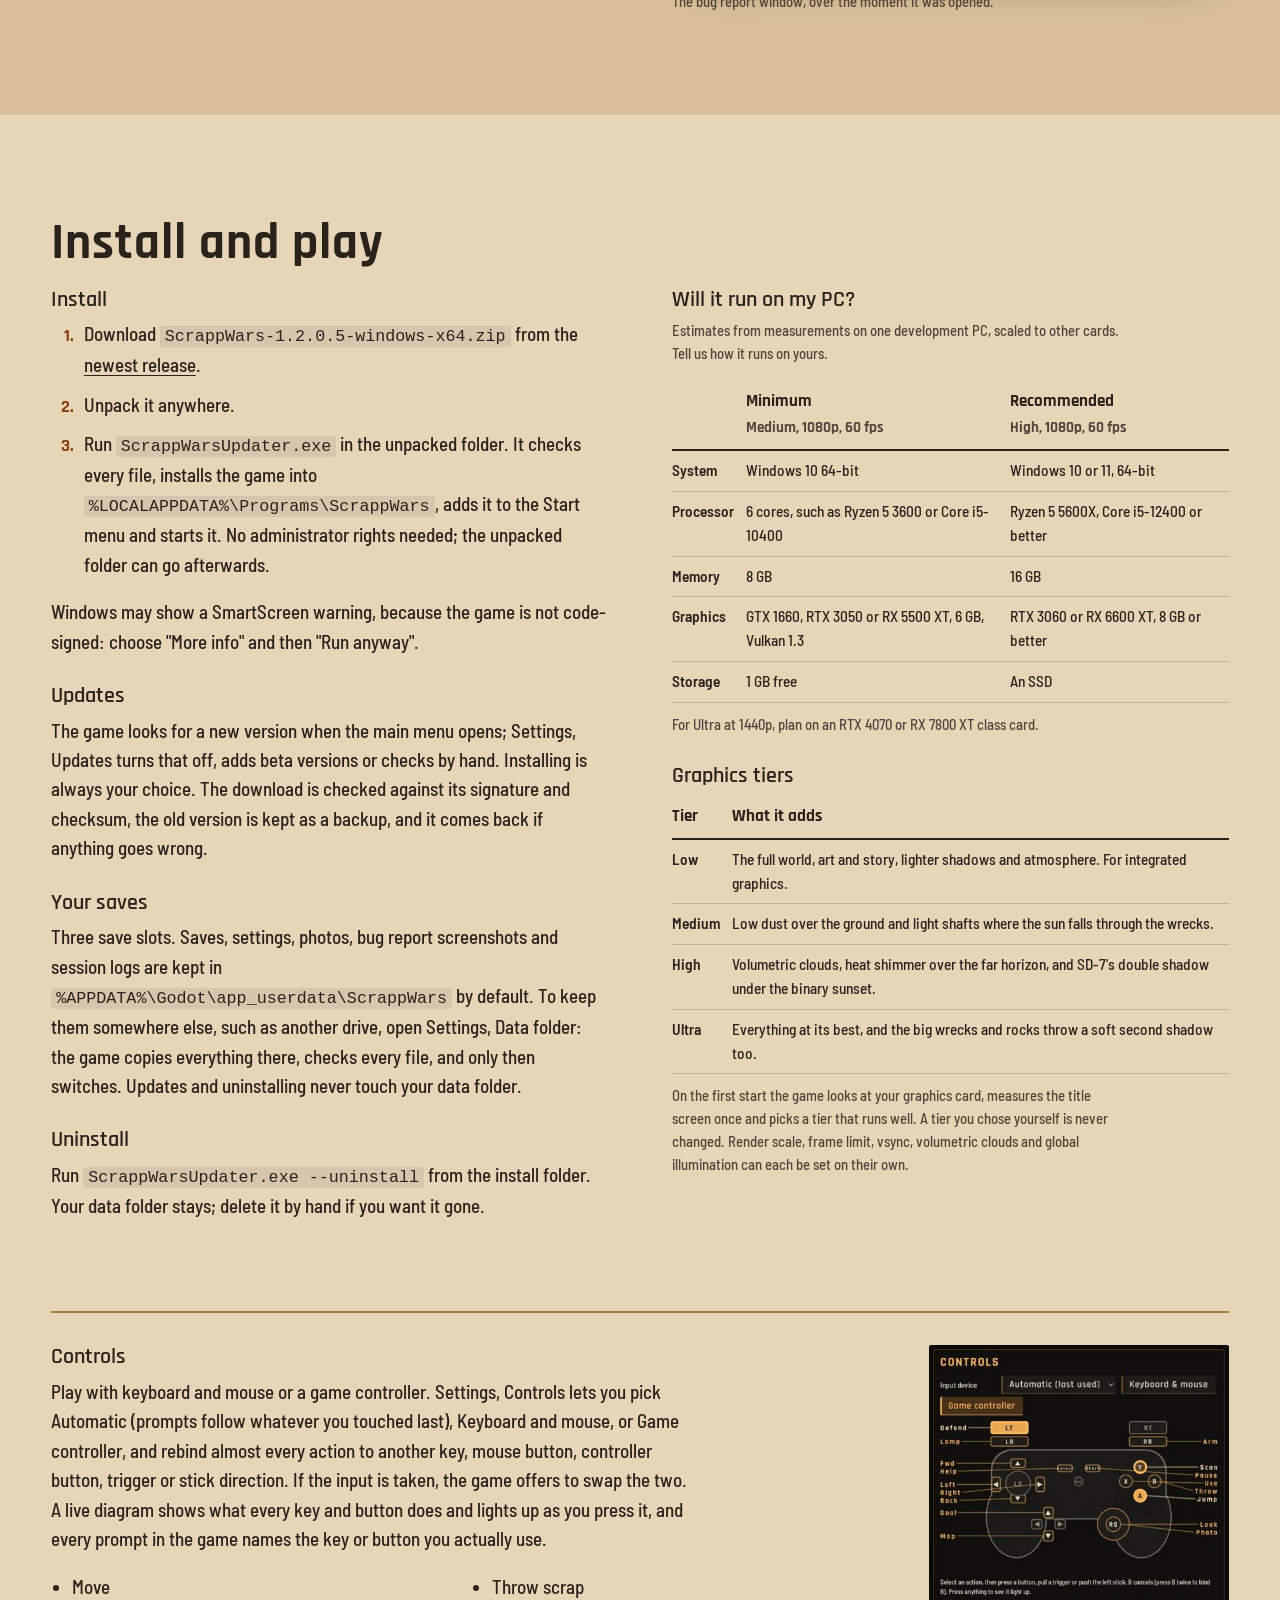
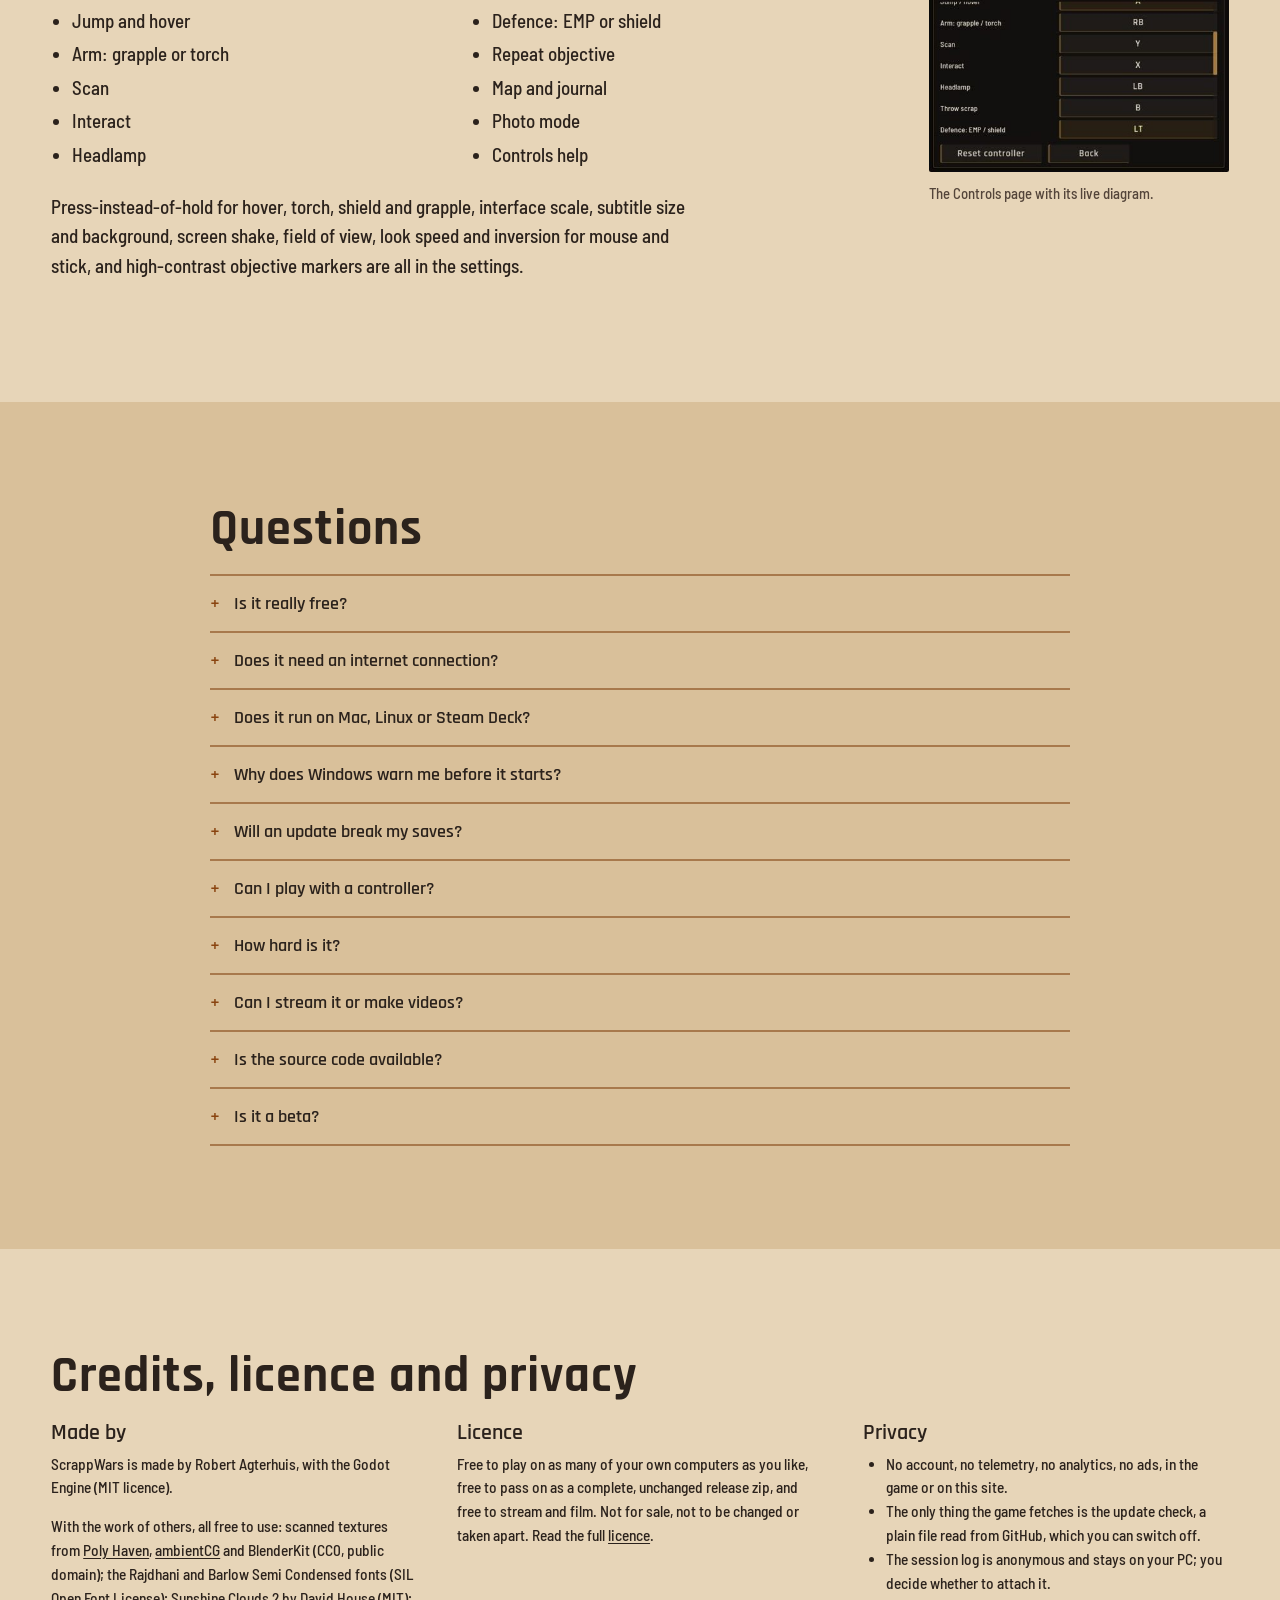
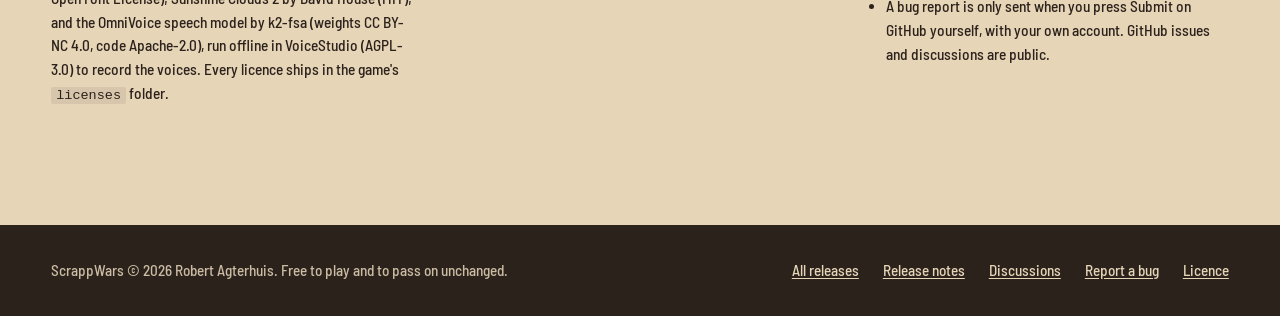
==== commit 376e7024: "ScrappWars 1.2.0.5: release notes and website" ====
--- a/docs/index.html
+++ b/docs/index.html
@@ -328,7 +328,7 @@
 				<a class="button" href="https://github.com/RobertAgterhuis/Game-ScrappWars/releases/latest">Download for Windows</a>
 				<a class="button quiet" href="#help">Help build it</a>
 			</div>
-			<p class="meta">Version 1.2.0 fix 4, a 474 MB download for Windows 10 and 11 (64-bit). Free, single-player, plays offline. <a href="#requirements">Will it run on my PC?</a></p>
+			<p class="meta">Version 1.2.0 fix 5, a 474 MB download for Windows 10 and 11 (64-bit). Free, single-player, plays offline. <a href="#requirements">Will it run on my PC?</a></p>
 		</div>
 	</div>
 
@@ -503,9 +503,9 @@
 			<p class="lead">ScrappWars is played, reported on and improved release by release. Every version so far, the one out now, and what comes next. New versions arrive through the game itself.</p>
 			<ol class="track">
 				<li>
-					<p class="when"><a href="https://github.com/RobertAgterhuis/Game-ScrappWars/releases/tag/v0.8.0.1">Version 0.8</a><time datetime="2026-10-30">30 Oct 2026</time></p>
-					<h3>The intro film and the website catch up with the new look of Kessra</h3>
-					<p class="fixes">Plus 2 fix releases.</p>
+					<p class="when"><a href="https://github.com/RobertAgterhuis/Game-ScrappWars/releases/tag/v0.8.0.2">Version 0.8</a><time datetime="2026-10-30">30 Oct 2026</time></p>
+					<h3>A fix for the end of the intro film</h3>
+					<p class="fixes">Plus 1 fix release.</p>
 				</li>
 				<li>
 					<p class="when"><a href="https://github.com/RobertAgterhuis/Game-ScrappWars/releases/tag/v0.9.0.0">Version 0.9</a><time datetime="2026-10-30">30 Oct 2026</time></p>
@@ -544,7 +544,7 @@
 					<p class="when"><a href="https://github.com/RobertAgterhuis/Game-ScrappWars/releases/tag/v1.2.0.0">Version 1.2, out now</a><time datetime="2026-11-11">11 Nov 2026</time></p>
 					<h3>Weeping Wall</h3>
 					<p>The water-carved table-land in the north-west is finished, from falls that pour like real water to the settlers&#39; pump gallery, their camp, a climb you can read and a lookout over all of Kessra.</p>
-					<p class="fixes">Plus 4 fix releases.</p>
+					<p class="fixes">Plus 5 fix releases.</p>
 				</li>
 				<li class="next">
 					<p class="when">Next</p>
@@ -609,7 +609,7 @@
 				<div>
 					<h3>Install</h3>
 					<ol class="steps">
-						<li>Download <code>ScrappWars-1.2.0.4-windows-x64.zip</code> from the <a href="https://github.com/RobertAgterhuis/Game-ScrappWars/releases/latest">newest release</a>.</li>
+						<li>Download <code>ScrappWars-1.2.0.5-windows-x64.zip</code> from the <a href="https://github.com/RobertAgterhuis/Game-ScrappWars/releases/latest">newest release</a>.</li>
 						<li>Unpack it anywhere.</li>
 						<li>Run <code>ScrappWarsUpdater.exe</code> in the unpacked folder. It checks every file, installs the game into <code>%LOCALAPPDATA%\Programs\ScrappWars</code>, adds it to the Start menu and starts it. No administrator rights needed; the unpacked folder can go afterwards.</li>
 					</ol>
